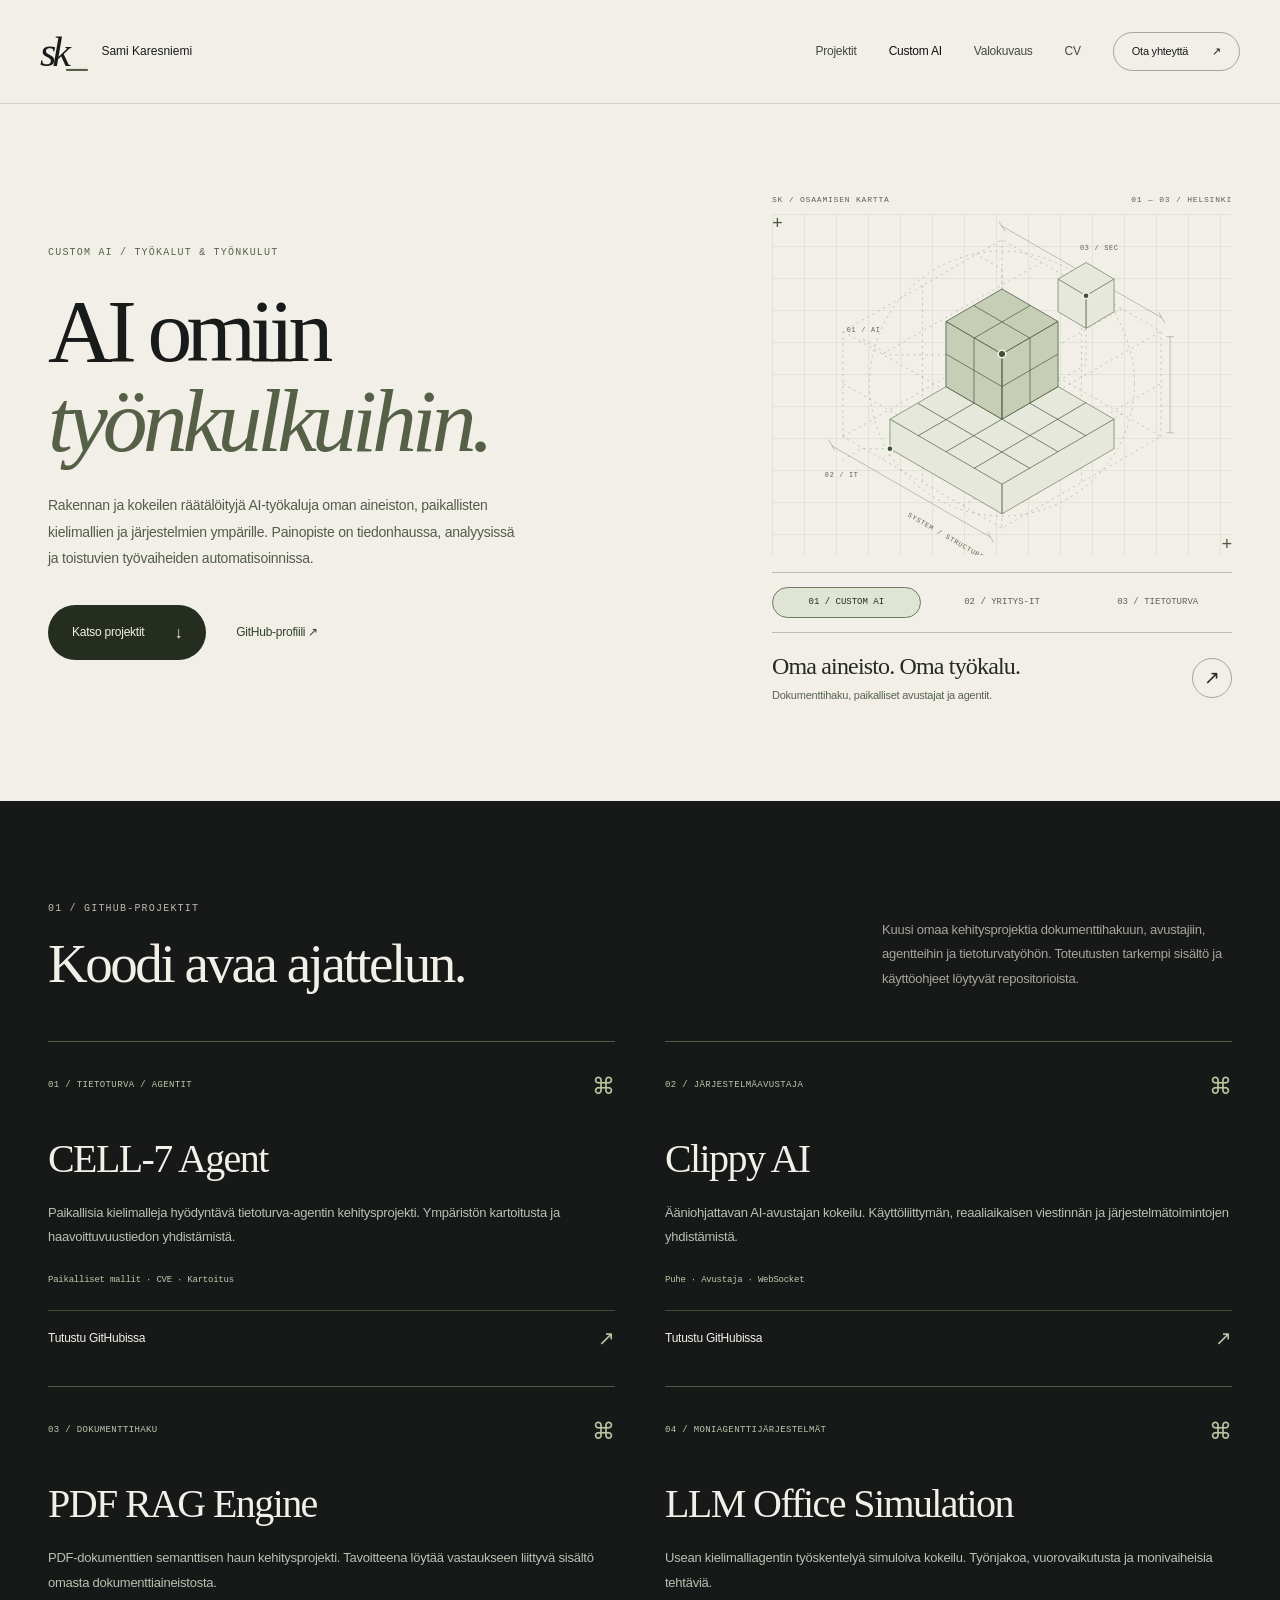
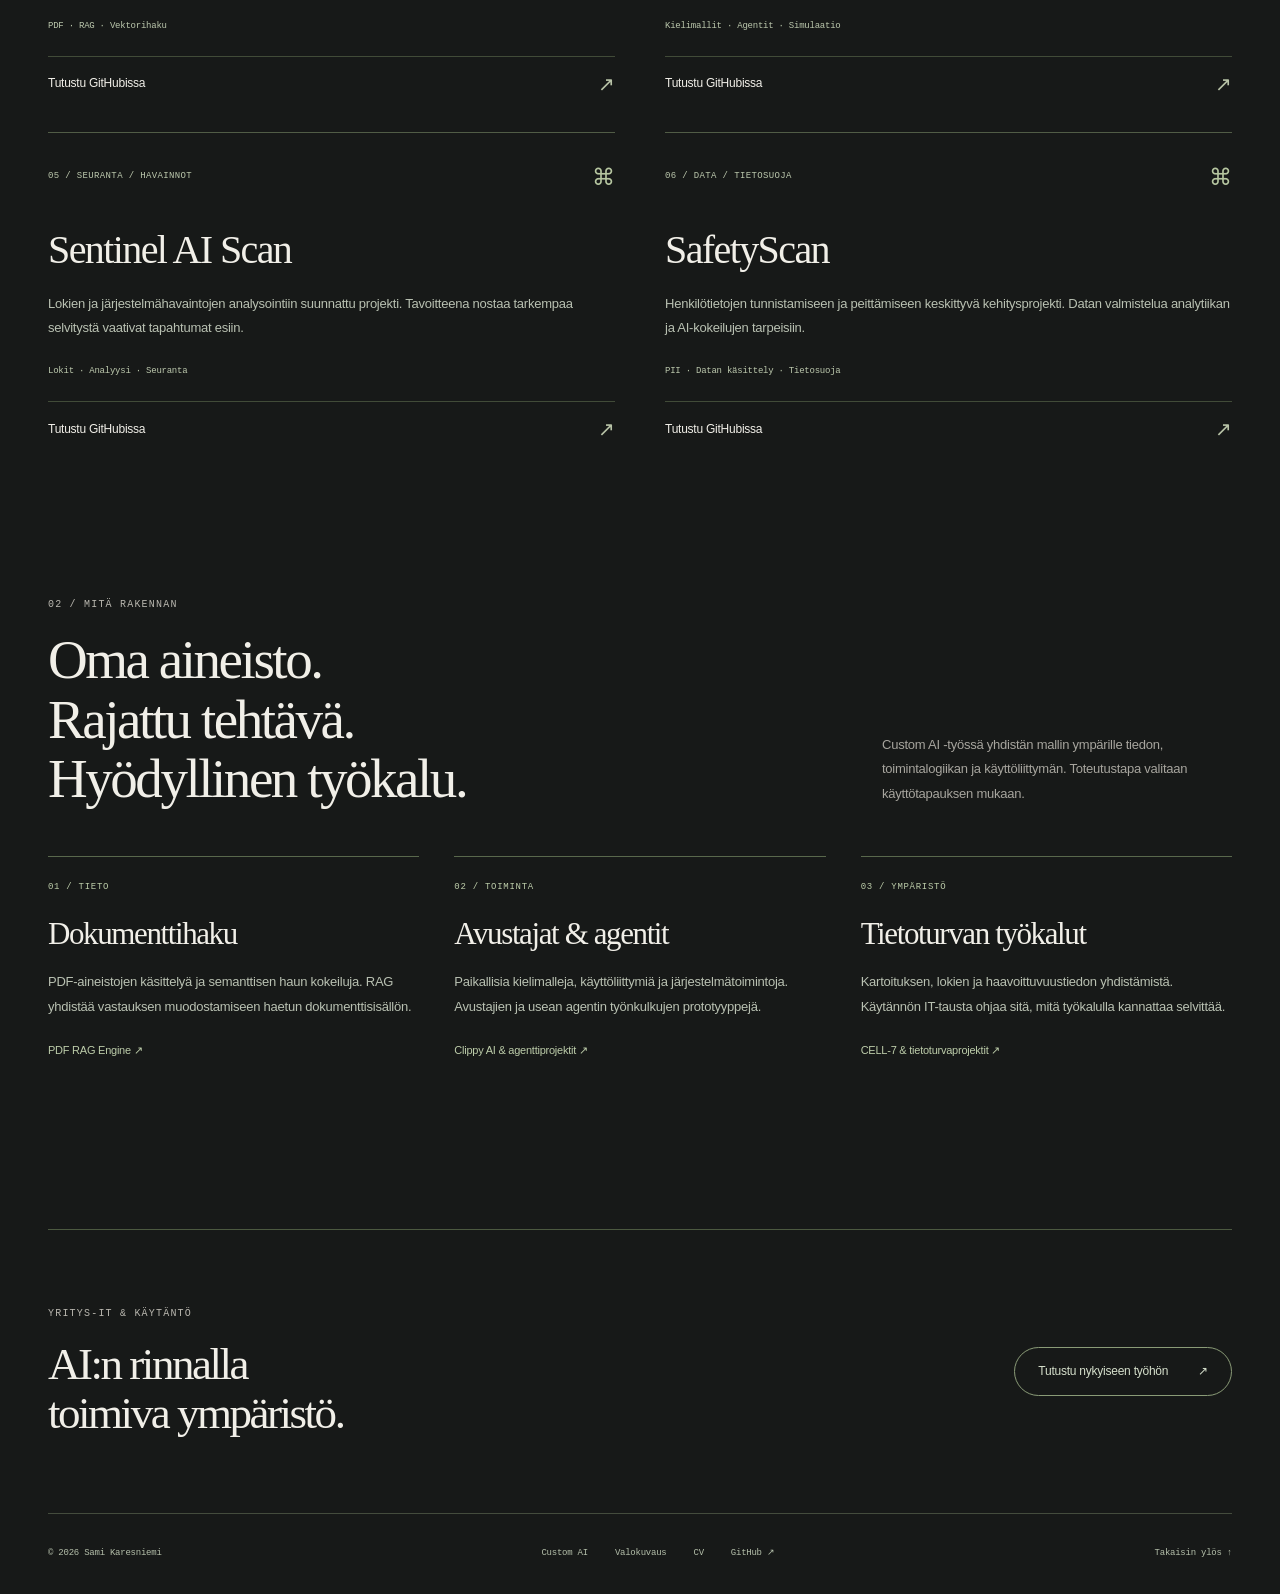
==== ai.html @ 7050ef11 "new update update from gpt" ====
<!doctype html><html lang="fi"><head><meta charset="utf-8"><meta name="viewport" content="width=device-width,initial-scale=1"><meta name="theme-color" content="#f1efe8"><meta name="color-scheme" content="dark"><title>Custom AI — Sami Karesniemi</title><meta name="description" content="Räätälöidyt AI-työkalut: paikalliset kielimallit, dokumenttihaku, avustajat, agentit ja tietoturvan kehitysprojektit."><meta property="og:title" content="Custom AI — Sami Karesniemi"><meta property="og:description" content="Räätälöidyt AI-työkalut: paikalliset kielimallit, dokumenttihaku, avustajat, agentit ja tietoturvan kehitysprojektit."><meta property="og:type" content="website"><meta property="og:locale" content="fi_FI"><link rel="icon" href="assets/favicon.svg" type="image/svg+xml"><link rel="stylesheet" href="style.css"><link rel="stylesheet" href="portfolio.css"><link rel="stylesheet" href="premium.css"><script defer src="common.js"></script><link rel="stylesheet" href="editorial.css?v=20261015-2"><script defer src="geometry.js?v=20261015-2"></script></head><body><a class="skip-link" href="#main">Siirry sisältöön</a><header class="site-header"><a class="brand" href="index.html" aria-label="Sami Karesniemi, etusivu"><span class="brand-mark">sk<span>_</span></span><span>Sami Karesniemi</span></a><button class="menu-toggle" aria-expanded="false" aria-controls="navigation">Valikko <span aria-hidden="true">＋</span></button><nav id="navigation" aria-label="Päänavigaatio"><a href="index.html#projektit">Projektit</a><a href="ai.html" aria-current="page">Custom AI</a><a href="photography.html">Valokuvaus</a><a href="cv.html">CV</a><a class="nav-contact" href="index.html#yhteys">Ota yhteyttä <span aria-hidden="true">↗</span></a></nav></header><main id="main"><section class="subpage-hero ai-hero section-wrap" id="alku"><div><p class="eyebrow">CUSTOM AI / TYÖKALUT & TYÖNKULUT</p><h1>AI omiin<br><em>työnkulkuihin.</em></h1><p>Rakennan ja kokeilen räätälöityjä AI-työkaluja oman aineiston, paikallisten kielimallien ja järjestelmien ympärille. Painopiste on tiedonhaussa, analyysissä ja toistuvien työvaiheiden automatisoinnissa.</p><div class="hero-actions"><a class="button button-primary" href="#ohjelmistot">Katso projektit <span aria-hidden="true">↓</span></a><a class="text-link" href="https://github.com/SamiKares" target="_blank" rel="noopener noreferrer">GitHub-profiili ↗</a></div></div><aside class="geometry-lab" aria-label="Tutki osaamisen pääalueita">
<div class="geometry-meta"><span>SK / OSAAMISEN KARTTA</span><span>01 — 03 / HELSINKI</span></div>
<div class="geometry-stage" aria-hidden="true">
<svg class="geometry-drawing" viewBox="0 0 520 450" fill="none" xmlns="http://www.w3.org/2000/svg">
<g class="scaffold"><path d="M50 294L260 173L470 294L260 415Z M50 294V155L260 34L470 155V294 M260 34V415 M50 155L260 276L470 155 M50 224L260 345L470 224 M155 94V354 M365 94V354 M102 185L312 64 M208 246L418 125 M102 324L312 203 M208 385L418 264"/><circle cx="260" cy="224" r="175"/></g>
<g class="measure"><path d="M35 306L245 427 M31 298L39 312 M241 420L249 434 M482 162V289 M477 162H487 M477 289H487 M260 16L471 137 M256 10L264 23 M467 130L475 144"/></g>
<g class="volume" data-volume="it" data-active="false"><path d="M112 271L260 185L408 271L260 357Z"/><path d="M112 271V310L260 396V357Z M260 357L408 271V310L260 396Z"/></g>
<g class="edge"><path d="M149 293L297 207 M186 314L334 228 M223 336L371 249 M149 250L297 336 M186 228L334 314 M223 207L371 293"/></g>
<g class="volume" data-volume="ai" data-active="true"><path d="M186 142L260 99L334 142L260 185Z"/><path d="M186 142V228L260 271V185Z M260 185L334 142V228L260 271Z"/></g>
<g class="edge"><path d="M223 121L297 164 M223 164L297 121 M223 164V250 M297 164V250 M186 185L260 228L334 185"/></g>
<g class="volume" data-volume="security" data-active="false"><path d="M334 86L371 64L408 86L371 108Z"/><path d="M334 86V129L371 151V108Z M371 108L408 86V129L371 151Z"/></g>
<path class="scaffold" d="M371 151V199L334 221 M186 186H111L75 165 M112 310H74L48 326 M260 99V73L226 53"/>
<circle class="node" cx="260" cy="185" r="5"/><circle class="node" cx="112" cy="310" r="4"/><circle class="node" cx="371" cy="108" r="4"/>
<text x="55" y="156">01 / AI</text><text x="26" y="347">02 / IT</text><text x="363" y="48">03 / SEC</text><text x="135" y="399" transform="rotate(30 135 399)">SYSTEM / STRUCTURE</text>
</svg></div>
<div class="geometry-switches" role="group" aria-label="Valitse osaamisalue"><button type="button" data-geometry-mode="ai" aria-pressed="true">01 / CUSTOM AI</button><button type="button" data-geometry-mode="it" aria-pressed="false">02 / YRITYS-IT</button><button type="button" data-geometry-mode="security" aria-pressed="false">03 / TIETOTURVA</button></div>
<div class="geometry-detail"><div aria-live="polite" aria-atomic="true"><strong data-geometry-title>Oma aineisto. Oma työkalu.</strong><p data-geometry-description>Dokumenttihaku, paikalliset avustajat ja agentit.</p></div><a href="ai.html" data-geometry-link aria-label="Tutustu Custom AI -projekteihin"><span aria-hidden="true">↗</span></a></div>
<noscript><p class="geometry-nojs">Kaikki osaamisalueet löytyvät sivun navigaatiosta.</p></noscript>
</aside></section><section class="repo-section section-wrap" id="ohjelmistot"><div class="section-heading"><div><p class="eyebrow">01 / GITHUB-PROJEKTIT</p><h2>Koodi avaa ajattelun.</h2></div><p>Kuusi omaa kehitysprojektia dokumenttihakuun, avustajiin, agentteihin ja tietoturvatyöhön. Toteutusten tarkempi sisältö ja käyttöohjeet löytyvät repositorioista.</p></div><div class="repo-grid"><article class="repo-card" id="cell7"><div class="repo-top"><span>01 / TIETOTURVA / AGENTIT</span><span aria-hidden="true">⌘</span></div><h3>CELL-7 Agent</h3><p>Paikallisia kielimalleja hyödyntävä tietoturva-agentin kehitysprojekti. Ympäristön kartoitusta ja haavoittuvuustiedon yhdistämistä.</p><div class="repo-tags">Paikalliset mallit · CVE · Kartoitus</div><a href="https://github.com/SamiKares/ai_agent_scanner0.7" target="_blank" rel="noopener noreferrer">Tutustu GitHubissa <span aria-hidden="true">↗</span></a></article><article class="repo-card" id="clippy"><div class="repo-top"><span>02 / JÄRJESTELMÄAVUSTAJA</span><span aria-hidden="true">⌘</span></div><h3>Clippy AI</h3><p>Ääniohjattavan AI-avustajan kokeilu. Käyttöliittymän, reaaliaikaisen viestinnän ja järjestelmätoimintojen yhdistämistä.</p><div class="repo-tags">Puhe · Avustaja · WebSocket</div><a href="https://github.com/SamiKares/Clippy_Ai" target="_blank" rel="noopener noreferrer">Tutustu GitHubissa <span aria-hidden="true">↗</span></a></article><article class="repo-card" id="rag"><div class="repo-top"><span>03 / DOKUMENTTIHAKU</span><span aria-hidden="true">⌘</span></div><h3>PDF RAG Engine</h3><p>PDF-dokumenttien semanttisen haun kehitysprojekti. Tavoitteena löytää vastaukseen liittyvä sisältö omasta dokumenttiaineistosta.</p><div class="repo-tags">PDF · RAG · Vektorihaku</div><a href="https://github.com/SamiKares/PDF_RAG" target="_blank" rel="noopener noreferrer">Tutustu GitHubissa <span aria-hidden="true">↗</span></a></article><article class="repo-card" id="office"><div class="repo-top"><span>04 / MONIAGENTTIJÄRJESTELMÄT</span><span aria-hidden="true">⌘</span></div><h3>LLM Office Simulation</h3><p>Usean kielimalliagentin työskentelyä simuloiva kokeilu. Työnjakoa, vuorovaikutusta ja monivaiheisia tehtäviä.</p><div class="repo-tags">Kielimallit · Agentit · Simulaatio</div><a href="https://github.com/SamiKares/LLMOfficeSimulation" target="_blank" rel="noopener noreferrer">Tutustu GitHubissa <span aria-hidden="true">↗</span></a></article><article class="repo-card" id="sentinel"><div class="repo-top"><span>05 / SEURANTA / HAVAINNOT</span><span aria-hidden="true">⌘</span></div><h3>Sentinel AI Scan</h3><p>Lokien ja järjestelmähavaintojen analysointiin suunnattu projekti. Tavoitteena nostaa tarkempaa selvitystä vaativat tapahtumat esiin.</p><div class="repo-tags">Lokit · Analyysi · Seuranta</div><a href="https://github.com/SamiKares/SentinelAiScan" target="_blank" rel="noopener noreferrer">Tutustu GitHubissa <span aria-hidden="true">↗</span></a></article><article class="repo-card" id="safety"><div class="repo-top"><span>06 / DATA / TIETOSUOJA</span><span aria-hidden="true">⌘</span></div><h3>SafetyScan</h3><p>Henkilötietojen tunnistamiseen ja peittämiseen keskittyvä kehitysprojekti. Datan valmistelua analytiikan ja AI-kokeilujen tarpeisiin.</p><div class="repo-tags">PII · Datan käsittely · Tietosuoja</div><a href="https://github.com/SamiKares/safetyscan" target="_blank" rel="noopener noreferrer">Tutustu GitHubissa <span aria-hidden="true">↗</span></a></article></div></section><section class="ai-capabilities section-wrap section-space" aria-labelledby="ai-capabilities-title"><div class="section-heading"><div><p class="eyebrow">02 / MITÄ RAKENNAN</p><h2 id="ai-capabilities-title">Oma aineisto.<br>Rajattu tehtävä.<br>Hyödyllinen työkalu.</h2></div><p>Custom AI -työssä yhdistän mallin ympärille tiedon, toimintalogiikan ja käyttöliittymän. Toteutustapa valitaan käyttötapauksen mukaan.</p></div><div class="ai-capability-grid"><article><span>01 / TIETO</span><h3>Dokumenttihaku</h3><p>PDF-aineistojen käsittelyä ja semanttisen haun kokeiluja. RAG yhdistää vastauksen muodostamiseen haetun dokumenttisisällön.</p><a class="text-link" href="#rag">PDF RAG Engine ↗</a></article><article><span>02 / TOIMINTA</span><h3>Avustajat & agentit</h3><p>Paikallisia kielimalleja, käyttöliittymiä ja järjestelmätoimintoja. Avustajien ja usean agentin työnkulkujen prototyyppejä.</p><a class="text-link" href="#clippy">Clippy AI & agenttiprojektit ↗</a></article><article><span>03 / YMPÄRISTÖ</span><h3>Tietoturvan työkalut</h3><p>Kartoituksen, lokien ja haavoittuvuustiedon yhdistämistä. Käytännön IT-tausta ohjaa sitä, mitä työkalulla kannattaa selvittää.</p><a class="text-link" href="#cell7">CELL-7 & tietoturvaprojektit ↗</a></article></div></section><section class="page-end section-wrap"><div><p class="eyebrow">YRITYS-IT & KÄYTÄNTÖ</p><h2>AI:n rinnalla<br>toimiva ympäristö.</h2></div><a class="button button-outline" href="index.html#nykyinen-tyo">Tutustu nykyiseen työhön <span aria-hidden="true">↗</span></a></section></main><footer class="site-footer section-wrap"><span>© <span id="year">2026</span> Sami Karesniemi</span><div class="footer-links"><a href="ai.html">Custom AI</a><a href="photography.html">Valokuvaus</a><a href="cv.html">CV</a><a href="https://github.com/SamiKares" target="_blank" rel="noopener noreferrer">GitHub ↗</a></div><a href="#alku">Takaisin ylös ↑</a></footer></body></html>
---- style.css ----
@charset "UTF-8";
:root{--bg:#0b0b0b;--surface:#161616;--surface-2:#202020;--line:#303030;--text:#f4f2ec;--muted:#aaa8a2;--accent:#f1eee6;--dark:#121212;--mono:"SFMono-Regular",Consolas,"Liberation Mono",monospace;--sans:"Inter","Arial",sans-serif}
*{box-sizing:border-box}html{scroll-behavior:smooth;scroll-padding-top:100px}body{margin:0;background:var(--bg);color:var(--text);font-family:var(--sans);-webkit-font-smoothing:antialiased;font-size:16px;line-height:1.6}::selection{background:var(--accent);color:var(--bg)}a{color:inherit;text-decoration:none}button{font:inherit;color:inherit;cursor:pointer}button,a{-webkit-tap-highlight-color:transparent}button{border:0}button:focus-visible,a:focus-visible{outline:2px solid var(--accent);outline-offset:5px}h1,h2,h3,p{margin:0}h1,h2,h3{font-weight:500;line-height:1.08;letter-spacing:-.045em}h2{font-size:clamp(30px,3.5vw,49px)}h3{font-size:29px}p{color:var(--muted)}em{font-family:Georgia,"Times New Roman",serif;font-weight:400;letter-spacing:-.055em;color:var(--accent)}.section-wrap{width:min(1320px,calc(100% - 96px));margin-inline:auto}.section-space{padding-block:112px}.eyebrow{font:11px/1.5 var(--mono);letter-spacing:.13em;color:var(--accent);margin-bottom:26px}.mono{font:10px/1.5 var(--mono);letter-spacing:.05em}.muted{color:var(--muted)}.signal-dot{display:inline-block;width:6px;height:6px;background:var(--accent);border-radius:50%;flex-shrink:0}.skip-link{position:fixed;top:10px;left:10px;padding:12px;background:var(--accent);color:var(--bg);transform:translateY(-200%);z-index:20}.skip-link:focus{transform:translateY(0)}.sr-only{position:absolute;width:1px;height:1px;padding:0;margin:-1px;overflow:hidden;clip:rect(0,0,0,0);white-space:nowrap;border:0}.site-header{height:96px;display:flex;align-items:center;justify-content:space-between;width:min(1440px,100%);padding-inline:48px;margin-inline:auto;border-bottom:1px solid var(--line)}.brand{display:flex;align-items:center;gap:15px;font-size:14px;font-weight:600;letter-spacing:-.02em}.brand-mark{font-size:31px;font-weight:700;letter-spacing:-.08em;line-height:1}.brand-mark span{color:var(--accent)}nav{display:flex;align-items:center;gap:32px;font-size:13px}nav a{color:var(--muted);transition:color .2s}nav a:hover{color:var(--accent)}nav .nav-contact{color:var(--text);border:1px solid var(--line);padding:9px 16px;display:flex;align-items:center;gap:24px}.menu-toggle{display:none}.hero{min-height:740px;padding-top:85px;padding-bottom:62px;display:grid;grid-template-columns:1.06fr 1fr;gap:65px;align-items:center}.hero .eyebrow{display:flex;align-items:center;gap:9px;margin-bottom:29px}h1{font-size:clamp(55px,6.4vw,92px);line-height:1.01;letter-spacing:-.067em}.hero-description{max-width:430px;margin-top:28px;font-size:16px;line-height:1.7}.hero-actions{margin-top:30px;display:flex;align-items:center;gap:28px}.button{display:inline-flex;align-items:center;justify-content:space-between;gap:30px;padding:14px 22px;font-size:13px;font-weight:600;border:1px solid transparent;transition:background .2s,transform .2s}.button:hover{transform:translateY(-2px)}.button-primary{color:var(--dark);background:var(--accent)}.button-primary:hover{background:#ffffff}.text-link{font-size:13px;display:inline-flex;gap:14px;align-items:center}.text-link:hover{color:var(--accent)}.hero-caption{display:flex;justify-content:space-between;gap:15px;font:9px/1.6 var(--mono);letter-spacing:.05em;color:#989898;margin-top:56px;max-width:460px}.hero-visual{border:1px solid #494949;position:relative;background:#202020;transform:rotate(-1.3deg);margin-top:5px;box-shadow:18px 20px 0 -1px var(--bg),18px 20px 0 0 #323232}.visual-head{display:flex;align-items:center;justify-content:space-between;gap:12px;padding:18px 18px 17px;font:9px/1.5 var(--mono);letter-spacing:.03em;color:var(--muted);border-bottom:1px solid var(--line)}.visual-head>span:first-child{display:flex;align-items:center;gap:7px;color:var(--accent)}.vision-scene{height:340px;position:relative;overflow:hidden;background:radial-gradient(ellipse at center,#323232 0,#1e1e1e 75%)}.scene-grid{position:absolute;inset:0;background-image:linear-gradient(#9191910d 1px,transparent 1px),linear-gradient(90deg,#9191910d 1px,transparent 1px);background-size:24px 24px;transform:perspective(600px) rotateX(23deg) scale(1.15)}.conveyor{position:absolute;height:130px;left:-15%;right:-15%;top:110px;transform:rotate(-12deg);background:repeating-linear-gradient(90deg,#3d3d3d 0,#3d3d3d 2px,#333333 2px,#333333 18px);border-block:8px solid #565656;box-shadow:0 12px 0 #1a1a1a,0 13px 0 #4a4a4a}.conveyor-line{position:absolute;inset:10px 0;border-block:1px solid #87878755}.belt-arrow{font:22px var(--mono);color:#bdbdbd29;letter-spacing:11px;position:absolute;bottom:20px;left:20px;white-space:nowrap}.vision-object{position:absolute;width:103px;height:122px;top:103px;border:1px solid var(--accent);transform:rotate(-12deg);z-index:2}.object-one{left:9%;top:147px}.object-two{left:39%;top:113px}.object-three{left:69%;top:80px}.object-label{position:absolute;font:8px var(--mono);top:-19px;background:var(--accent);color:var(--bg);padding:3px 5px;left:-1px;white-space:nowrap}.parcel{width:73px;height:81px;position:absolute;left:14px;top:18px;background:linear-gradient(120deg,#969696,#757575);box-shadow:5px 6px 0 #565656;transform:skewY(3deg);border:1px solid #adadad}.parcel:before{content:"";height:100%;width:14px;position:absolute;left:27px;top:0;background:#b3b3b380}.parcel:after{content:"";position:absolute;left:0;top:21px;width:100%;height:1px;background:#5f5f5f}.parcel span{position:absolute;bottom:13px;left:10px;width:25px;height:17px;background:repeating-linear-gradient(90deg,#c1c1c1 0 1px,#4f4f4f 1px 3px)}.vision-object i{position:absolute;width:9px;height:9px;background:var(--accent);border-radius:50%;top:50%;left:50%;transform:translate(-50%,-50%);box-shadow:0 0 0 6px #f1eee615}.vision-object b{font:8px var(--mono);position:absolute;bottom:-16px;right:0;color:var(--accent)}.scene-cross{position:absolute;color:#828282;font:18px var(--mono)}.cross-1{left:25px;top:19px}.cross-2{right:25px;bottom:25px}.scene-coordinate{position:absolute;right:20px;top:18px;color:#868686;font:8px/1.8 var(--mono)}.scene-label{position:absolute;bottom:20px;left:20px;color:#ababab;font:8px var(--mono);letter-spacing:.12em}.scene-corner{position:absolute;width:12px;height:12px;border-color:#f1eee655;border-style:solid}.corner-tl{top:13px;left:13px;border-width:1px 0 0 1px}.corner-tr{top:13px;right:13px;border-width:1px 1px 0 0}.corner-bl{bottom:13px;left:13px;border-width:0 0 1px 1px}.corner-br{bottom:13px;right:13px;border-width:0 1px 1px 0}.scan-line{position:absolute;left:0;right:0;height:1px;top:20%;background:#f1eee666;box-shadow:0 0 25px 3px #f1eee611;animation:scan 7s linear infinite;pointer-events:none}@keyframes scan{0%{top:5%;opacity:0}15%{opacity:1}90%{opacity:1}100%{top:95%;opacity:0}}.vision-bottom{display:flex;justify-content:space-between;align-items:center;padding:18px 23px;background:#252525;border-top:1px solid var(--line)}.vision-bottom strong{font-size:35px;letter-spacing:-.04em;display:block;line-height:1.3}.vision-bottom strong span{font-size:16px;color:#8a8a8a;font-weight:400}.visual-status{font:10px var(--mono);display:flex;align-items:center;gap:8px;color:var(--accent)}.visual-footer{display:flex;justify-content:space-between;gap:10px;padding:13px 19px;font:9px/1.5 var(--mono);color:#9e9e9e;border-top:1px solid #3f3f3f}.visual-footer a{color:var(--accent)}.expertise-strip{border-block:1px solid var(--line);color:var(--muted)}.expertise-strip>div{display:flex;align-items:center;justify-content:space-between;gap:25px;padding-block:25px;font:11px/1.5 var(--mono)}.expertise-strip span{white-space:nowrap}.section-heading{display:flex;align-items:flex-end;justify-content:space-between;gap:50px;margin-bottom:40px}.section-heading .eyebrow{margin-bottom:18px}.section-heading>p{max-width:350px;font-size:14px;line-height:1.8;padding-bottom:2px}.project-filters{display:flex;gap:7px;flex-wrap:wrap;margin-bottom:28px}.filter{background:transparent;border:1px solid var(--line);padding:9px 16px;color:var(--muted);font-size:12px;transition:.2s}.filter span{font:9px var(--mono);margin-left:8px;opacity:.65}.filter:hover{border-color:#858585;color:var(--text)}.filter.active{background:var(--accent);border-color:var(--accent);color:var(--dark)}.project-grid{display:grid;grid-template-columns:1fr 1fr;gap:22px}.project-card{border:1px solid var(--line);background:#191919;min-width:0;transition:border-color .2s}.project-card:hover{border-color:#575757}.project-card[hidden]{display:none!important}.project-featured{grid-column:1/-1;display:grid;grid-template-columns:1.1fr 1fr}.project-featured .project-content{padding:39px;display:flex;flex-direction:column;align-items:flex-start;justify-content:center}.project-content{padding:28px 30px 24px}.project-meta{display:flex;align-items:center;justify-content:space-between;gap:15px;font:9px/1.6 var(--mono);letter-spacing:.06em;color:var(--muted);margin-bottom:23px;width:100%;flex-wrap:wrap}.status-tag{color:var(--accent);border:1px solid #585858;padding:3px 7px;letter-spacing:0;white-space:nowrap}.status-tag.neutral{color:var(--muted);border-color:var(--line)}.project-content h3{margin-bottom:17px}.project-featured h3{font-size:38px}.project-content>p{font-size:14px;line-height:1.8;max-width:480px}.tags{display:flex;flex-wrap:wrap;gap:8px;list-style:none;padding:0;margin:22px 0 25px}.tags li{font:10px/1.6 var(--mono);color:#a8a8a8;background:#262626;padding:4px 9px}.project-open{display:flex;align-items:center;justify-content:space-between;gap:32px;background:transparent;padding:15px 0 0;border-top:1px solid var(--line);font-size:12px;width:100%;text-align:left}.project-open span{color:var(--accent);font-size:20px}.project-open:hover{color:var(--accent)}.demo-panel{background:#242424;padding:24px 30px;min-width:0;display:flex;flex-direction:column;justify-content:center}.panel-label{font:9px/1.7 var(--mono);color:#a6a6a6;display:flex;justify-content:space-between;letter-spacing:.04em}.panel-label>span:last-child{font-size:20px;color:var(--accent)}.demo-stage{position:relative;display:flex;gap:17px;align-items:center;justify-content:space-between;min-height:205px;margin:12px 0 8px;padding:0 10px}.demo-belt{position:absolute;left:-30px;right:-30px;top:68px;height:95px;background:repeating-linear-gradient(90deg,#3c3c3c 0,#3c3c3c 2px,#333333 2px,#333333 15px);border-block:5px solid #545454}.demo-slot{position:relative;width:30%;height:124px;border:1px solid #f1eee677;display:flex;align-items:center;justify-content:center;transition:border-color .25s}.roi-label{position:absolute;top:-20px;left:0;font:9px var(--mono);color:var(--accent)}.demo-box{width:65%;height:75px;background:linear-gradient(135deg,#a2a2a2,#767676);box-shadow:4px 4px 0 #575757;position:relative;transition:opacity .25s,transform .25s}.demo-box:before{content:"";position:absolute;left:43%;width:14%;height:100%;background:#c2c2c26b}.demo-box:after{content:"";position:absolute;width:25%;height:12px;bottom:13px;left:13%;background:repeating-linear-gradient(90deg,#c1c1c1 0 1px,#545454 1px 3px)}.slot-status{position:absolute;bottom:-24px;font:8px var(--mono);color:var(--muted);white-space:nowrap}.demo-slot.missing{border-color:#dcaa76;border-style:dashed}.demo-slot.missing .demo-box{opacity:0;transform:translateY(-12px)}.demo-slot.missing .roi-label,.demo-slot.missing .slot-status{color:#eeb984}.demo-output{padding:13px 14px;display:flex;align-items:center;gap:10px;border:1px solid #4b4b4b;font:10px/1.6 var(--mono);color:var(--accent);background:#1e1e1e;min-height:45px}.demo-output.warning{border-color:#916a42;color:#f3c590;background:#2b231b}.demo-output.warning .signal-dot{background:#f3c590}.demo-controls{display:flex;gap:24px;align-items:center;margin:16px 0 0}.button-small{background:#f1eee6;color:var(--dark);padding:10px 14px;font-size:11px;gap:20px}.reset-button{padding:8px 0;background:none;font-size:11px;color:#bbbbbb;text-decoration:underline;text-underline-offset:3px}.demo-note{font-size:10px;line-height:1.7;margin-top:17px;color:#a7a7a7;max-width:390px}.project-art{height:255px;background:#232323;position:relative;overflow:hidden;border-bottom:1px solid var(--line);padding:25px 28px}.art-caption{font:9px var(--mono);letter-spacing:.08em;color:#a3a3a3}.source-row{display:flex;justify-content:space-between;gap:8px;margin-top:26px;position:relative;z-index:1}.source-row span{font:9px var(--mono);background:#2f2f2f;border:1px solid #505050;padding:9px 11px;color:#cccccc}.merge-lines{height:32px;width:72%;margin:auto;border:1px solid #636363;border-top:0;position:relative}.merge-lines:after{content:"";position:absolute;width:1px;height:17px;background:#8b8b8b;bottom:-18px;left:50%}.asset-result{position:relative;z-index:1;display:flex;align-items:center;gap:15px;width:85%;margin:16px auto 0;border:1px solid #787878;background:#2d2d2d;padding:12px 15px;font-size:13px}.asset-result small{font:9px/1.8 var(--mono);color:#a0a0a0;display:block}.mini-icon{font-size:26px;color:var(--accent);line-height:1}.result-check{color:var(--accent);margin-left:auto}.data-bars{display:flex;align-items:flex-end;gap:6px;height:32px;position:absolute;left:25px;right:25px;bottom:0;opacity:.3}.data-bars i{flex:1;background:#787878;height:15px}.data-bars i:nth-child(3n){height:25px}.data-bars i:nth-child(2n){height:10px}.data-bars i:nth-child(5n){height:31px}.terminal-art{background:#202020;padding:0}.terminal-bar{display:flex;justify-content:space-between;align-items:center;padding:12px 20px;background:#292929;font:9px var(--mono);color:#979797}.terminal-bar span:first-child{font-size:7px;letter-spacing:4px;color:#6f6f6f}.terminal-art pre{font:11px/1.9 var(--mono);padding:19px 25px;margin:0;color:#cccccc;white-space:pre-wrap;overflow-wrap:anywhere}.code-comment{color:#8f8f8f}.code-green{color:var(--accent)}.code-purple{color:#b2b2b2}.terminal-foot{position:absolute;bottom:12px;left:25px;right:25px;display:flex;gap:22px;font:9px var(--mono);color:#f1eee6}.project-wide{grid-column:1/-1;display:grid;grid-template-columns:1fr 1fr}.project-wide .project-art{height:100%;min-height:290px;border-bottom:0;border-right:1px solid var(--line)}.project-wide .project-content{padding:32px 36px}.telemetry-art{background:#212121;display:flex;flex-direction:column;justify-content:center}.network-art{width:100%;max-height:260px}.projects-footnote{font-size:11px;line-height:1.7;margin-top:24px;max-width:800px;color:#999999}.skills-section{background:#eeeae2;color:#1b1b1b}.skills-section .eyebrow{color:#616161}.skills-section .section-heading>p{color:#5d5d5d}.skill-row{display:grid;grid-template-columns:55px 1fr 1.5fr 50px;gap:26px;align-items:center;border-top:1px solid #c3c3c3;padding:30px 0}.skill-row:last-child{border-bottom:1px solid #c3c3c3}.skill-number{font:12px var(--mono);color:#7a7a7a}.skill-row h3{font-size:23px;letter-spacing:-.035em;line-height:1.2}.skill-row p{font-size:13px;line-height:1.8;color:#5a5a5a;max-width:495px}.skill-symbol{font-size:31px;color:#828282;text-align:right}.about-section{display:grid;grid-template-columns:.8fr 1.2fr;gap:100px;align-items:center}.portrait-wrap{position:relative;border:1px solid var(--line);background:#dcdcdc;overflow:hidden}.portrait-wrap img{display:block;width:100%;height:440px;object-fit:cover;object-position:50% 30%;filter:grayscale(1);mix-blend-mode:multiply}.portrait-caption{background:#232323;position:relative;display:flex;justify-content:space-between;gap:10px;padding:16px 20px;font:9px/1.5 var(--mono);letter-spacing:.06em;color:var(--muted)}.about-copy h2{margin-bottom:28px}.about-copy p{max-width:560px;font-size:14px;line-height:1.9;margin-bottom:18px}.about-copy .eyebrow{font:11px/1.5 var(--mono);margin-bottom:23px}.about-copy .about-lead{color:var(--text);font-size:18px;line-height:1.65}.about-principles{display:flex;flex-wrap:wrap;gap:8px 19px;padding-block:14px 23px;font:10px/1.6 var(--mono);color:var(--accent)}.about-copy .text-link{margin-top:5px}.contact-section{border-block:1px solid #464646;display:flex;justify-content:space-between;align-items:center;padding-block:70px;background:radial-gradient(ellipse at 85% 80%,#2c2c2c 0,transparent 70%)}.contact-section h2{font-size:clamp(34px,4.3vw,60px);line-height:1.1}.contact-section p:not(.eyebrow){font-size:14px;margin-top:25px;line-height:1.8}.contact-section .button{margin-top:28px}.contact-mark{font-size:165px;font-weight:700;letter-spacing:-.1em;color:#3d3d3d;line-height:1;padding-right:30px}.contact-mark span{color:#838383}.site-footer{padding-block:31px;display:flex;justify-content:space-between;gap:20px;align-items:center;font:9px/1.7 var(--mono);color:#999999}.site-footer a:hover{color:var(--accent)}dialog{width:min(800px,calc(100% - 32px));max-height:90dvh;padding:0;border:1px solid #5d5d5d;color:var(--text);background:#1e1e1e;box-shadow:0 24px 140px #00000088}dialog::backdrop{background:#090909d9;backdrop-filter:blur(5px)}.dialog-inner{padding:48px;position:relative}.dialog-close{margin-left:auto;display:flex;align-items:center;gap:15px;background:transparent;font-size:12px;padding:5px 0 20px;color:var(--muted)}.dialog-close span{font-size:25px;line-height:1}.dialog-inner h2{font-size:40px;margin-bottom:20px;max-width:590px}.dialog-inner .eyebrow{margin-bottom:15px}.dialog-lead{font-size:17px;color:#cdcdcd;line-height:1.8;margin-bottom:24px}.case-block{border-top:1px solid #404040;padding:21px 0}.case-block h3{font-size:17px;letter-spacing:-.02em;margin-bottom:10px;color:var(--accent)}.case-block p{font-size:14px;line-height:1.85}.dialog-bottom{display:flex;justify-content:space-between;gap:16px;font-size:12px;border-top:1px solid var(--line);padding-top:24px;flex-wrap:wrap}.dialog-bottom>span{color:var(--muted)}.dialog-bottom a{color:var(--accent)}.noscript-note{padding:20px 48px;font-size:12px}
@media(min-width:1600px){.hero{min-height:800px}.vision-scene{height:380px}.object-one{top:170px}.object-two{top:136px}.object-three{top:103px}.conveyor{top:135px}.hero-visual{max-width:590px}}
@media(max-width:1100px){.section-wrap{width:calc(100% - 64px)}.site-header{padding-inline:32px}.hero{gap:38px;min-height:690px;padding-top:65px}h1{font-size:clamp(53px,6.4vw,76px)}.hero-description{font-size:15px}.hero-actions{gap:18px}.hero-actions .button{padding:13px 16px;gap:20px}.hero-visual{box-shadow:12px 14px 0 -1px var(--bg),12px 14px 0 0 #323232}.vision-scene{height:300px}.vision-object{width:82px;height:106px}.parcel{width:57px;height:68px;left:11px}.object-one{left:7%;top:140px}.object-two{left:38%;top:111px}.object-three{left:69%;top:81px}.visual-head{font-size:8px;padding:14px 12px}.visual-head>span:last-child{font-size:7px}.visual-status{font-size:8px}.visual-footer{font-size:8px}.hero-caption{font-size:8px}.expertise-strip>div{font-size:9px;gap:15px}.section-space{padding-block:85px}.project-featured .project-content{padding:28px}.project-featured h3{font-size:31px}.project-content{padding:25px}.demo-panel{padding-inline:22px}.demo-stage{gap:12px;padding:0}.demo-belt{left:-22px;right:-22px}.project-meta{font-size:8px}.project-content h3{font-size:25px}.source-row span{padding:8px 7px;font-size:8px}.asset-result{width:95%;font-size:12px}.terminal-art pre{font-size:10px;padding-inline:19px}.about-section{gap:60px}.portrait-wrap img{height:405px}.portrait-caption{padding-inline:13px;font-size:8px}.skill-row{grid-template-columns:32px 1fr 1.5fr 35px;gap:20px}.skill-row h3{font-size:21px}.contact-mark{font-size:130px}}
@media(max-width:800px){html{scroll-padding-top:30px}.section-wrap{width:calc(100% - 40px)}.site-header{height:78px;padding-inline:20px;position:relative}.brand{font-size:13px}.brand-mark{font-size:29px}.menu-toggle{display:flex;align-items:center;gap:15px;background:transparent;font-size:12px;padding:9px 0 9px 15px}.menu-toggle>span{color:var(--accent);font-size:19px}nav{display:none;position:absolute;top:77px;left:0;right:0;padding:20px;flex-direction:column;align-items:stretch;background:#1e1e1e;border-bottom:1px solid var(--line);z-index:5;gap:0}nav.open{display:flex}nav a{padding:13px 4px}nav .nav-contact{margin-top:10px;justify-content:space-between;padding:12px}.hero{grid-template-columns:1fr;padding-top:58px;padding-bottom:60px;gap:45px;min-height:0}.hero-copy{max-width:620px}h1{font-size:clamp(57px,10.5vw,84px)}.hero-description{max-width:460px}.hero-caption{margin-top:35px;max-width:490px;font-size:9px}.hero-visual{width:calc(100% - 13px);max-width:550px;justify-self:center;transform:rotate(-.7deg);margin-bottom:8px}.vision-scene{height:310px}.vision-object{width:100px;height:112px}.parcel{width:70px;height:76px;left:13px}.object-one{left:9%;top:137px}.object-two{left:39%;top:107px}.object-three{left:69%;top:77px}.visual-head{padding:15px 18px;font-size:9px}.visual-head>span:last-child{font-size:8px}.visual-status{font-size:10px}.visual-footer{font-size:9px}.expertise-strip>div{flex-wrap:wrap;justify-content:flex-start;gap:14px 25px;font-size:10px;padding-block:22px}.section-heading{display:block;margin-bottom:30px}.section-heading>p{margin-top:22px;max-width:510px}.section-space{padding-block:70px}h2{font-size:36px}.project-featured{grid-template-columns:1fr}.project-featured .project-content{padding:28px}.project-featured .project-content h3{font-size:33px}.demo-panel{padding:23px 28px}.demo-stage{max-width:500px;width:100%;margin-inline:auto;min-height:211px}.demo-slot{height:124px}.demo-box{width:65%;max-width:105px}.demo-belt{left:-28px;right:-28px}.demo-note{max-width:100%;font-size:11px}.panel-label{font-size:9px}.project-meta{font-size:9px}.project-grid{gap:20px}.project-card:not(.project-featured):not(.project-wide) .project-content{padding:23px}.project-art{height:235px;padding-inline:18px}.source-row{gap:4px}.source-row span{font-size:7px;padding:8px 5px}.asset-result{padding:9px 10px;gap:9px;font-size:11px;width:100%}.asset-result small{font-size:8px}.terminal-art{padding:0}.terminal-bar{padding:12px;font-size:8px}.terminal-art pre{font-size:8px;padding:19px 13px;line-height:2}.terminal-foot{left:13px;font-size:7px;gap:11px}.project-wide{grid-template-columns:1fr 1.2fr}.project-wide .project-content{padding:26px}.project-wide .project-art{padding:18px}.project-wide .project-content h3{font-size:25px}.project-wide .project-content>p{font-size:13px}.tags{gap:6px}.tags li{font-size:9px;padding:3px 7px}.skill-row{grid-template-columns:28px 1fr 30px;gap:15px}.skill-row h3{font-size:23px}.skill-row p{grid-column:2;max-width:100%;font-size:14px}.skill-symbol{grid-row:1;grid-column:3}.skill-number{grid-row:1}.about-section{grid-template-columns:.9fr 1.1fr;gap:35px}.portrait-wrap img{height:390px}.portrait-caption{flex-direction:column;gap:3px}.about-copy h2{font-size:33px}.about-copy .about-lead{font-size:16px}.about-copy p{font-size:13px}.contact-section{padding-block:52px}.contact-section h2{font-size:37px}.contact-mark{font-size:85px;padding-right:10px}.site-footer{flex-wrap:wrap;font-size:8px;padding-block:26px}.site-footer>span:nth-child(2){display:none}.dialog-inner{padding:28px}.dialog-inner h2{font-size:32px}}
@media(max-width:540px){h1{font-size:clamp(49px,12.5vw,68px)}.hero .eyebrow{font-size:9px;letter-spacing:.1em}.hero{gap:38px;padding-top:43px}.hero-description{font-size:15px;margin-top:24px;line-height:1.8}.hero-actions{gap:21px;margin-top:25px}.hero-actions .button{font-size:12px;padding:13px 15px;gap:20px}.hero-actions .text-link{font-size:12px;gap:8px}.hero-caption{font-size:7px;gap:7px;margin-top:30px}.hero-visual{width:calc(100% - 10px)}.vision-scene{height:260px}.conveyor{height:108px;top:100px}.vision-object{width:75px;height:92px}.parcel{width:52px;height:60px;left:10px;top:14px}.parcel:before{left:20px;width:10px}.parcel span{left:8px;width:20px;height:12px}.object-one{left:7%;top:133px}.object-two{left:38%;top:106px}.object-three{left:69%;top:79px}.object-label{font-size:6px;top:-16px;padding:3px}.vision-object b{font-size:7px}.visual-head{font-size:8px;padding:14px 12px}.visual-head>span:last-child{font-size:6px}.visual-footer{font-size:7px;padding:12px}.vision-bottom{padding:14px 16px}.vision-bottom .mono{font-size:8px}.vision-bottom strong{font-size:30px}.visual-status{font-size:8px;gap:6px}.scene-coordinate{font-size:7px}.scene-label{font-size:7px}.expertise-strip>div{gap:12px 20px;font-size:9px}.section-space{padding-block:58px}h2{font-size:33px}.section-heading>p{font-size:13px}.project-filters{gap:6px;margin-bottom:22px}.filter{font-size:10px;padding:8px 11px}.filter span{font-size:8px;margin-left:5px}.project-grid{grid-template-columns:1fr}.project-featured .project-content{padding:26px 23px}.project-featured h3{font-size:32px}.project-wide{grid-template-columns:1fr}.project-wide .project-art{height:240px;min-height:0;border-right:0;border-bottom:1px solid var(--line)}.project-wide .project-content{padding:26px 23px}.project-wide .project-content>p{font-size:14px}.project-art{height:245px}.source-row{gap:8px;padding-inline:5px}.source-row span{font-size:8px;padding:9px 7px}.asset-result{width:90%;font-size:12px;margin-top:18px;padding:12px}.asset-result small{font-size:8px}.merge-lines{height:31px}.terminal-art pre{font-size:10px;padding:20px 22px;line-height:1.9}.terminal-bar{font-size:9px;padding:12px 20px}.terminal-foot{font-size:8px;left:22px;gap:20px}.project-content h3,.project-wide .project-content h3{font-size:28px}.demo-panel{padding:20px}.panel-label{font-size:7px}.demo-stage{min-height:193px;gap:12px}.demo-slot{height:108px}.demo-belt{left:-20px;right:-20px;top:61px;height:85px}.demo-box{height:65px;width:67%}.roi-label{font-size:8px}.slot-status{font-size:7px}.demo-output{font-size:9px;padding:12px}.demo-note{font-size:10px}.button-small{font-size:10px}.demo-controls{gap:20px}.about-section{grid-template-columns:1fr;gap:36px}.portrait-wrap{max-width:430px}.portrait-wrap img{height:auto;max-height:400px;object-fit:cover;aspect-ratio:1.05;object-position:50% 28%}.portrait-caption{flex-direction:row;gap:10px;font-size:8px}.about-copy h2{font-size:38px}.about-copy .about-lead{font-size:18px}.about-copy p{font-size:14px}.about-principles{font-size:9px;gap:10px 16px}.contact-section{padding-block:42px}.contact-section h2{font-size:34px}.contact-section>div:first-child{position:relative;z-index:1}.contact-mark{display:none}.contact-section .eyebrow{margin-bottom:20px}.contact-section .button{font-size:12px}.skill-row{padding-block:24px;grid-template-columns:25px 1fr 27px;gap:12px}.skill-row h3{font-size:22px}.skill-row p{font-size:13px}.skill-symbol{font-size:26px}.dialog-inner{padding:22px}.dialog-inner h2{font-size:30px}.dialog-lead{font-size:15px}.case-block p{font-size:13px}.dialog-close{padding-bottom:24px}.site-footer{gap:10px}.projects-footnote{font-size:10px}}
@media(prefers-reduced-motion:reduce){html{scroll-behavior:auto}*,*:before,*:after{animation:none!important;transition:none!important}}
---- portfolio.css ----
nav a[aria-current=page]{color:var(--accent)}.expertise-strip>div{flex-wrap:wrap;gap:16px 25px}.footer-links{display:flex;align-items:center;gap:24px}.site-footer a:hover{color:var(--accent)}.lab-teaser{border-top:1px solid var(--line);padding-block:65px 85px;display:grid;grid-template-columns:1fr 1fr;gap:80px}.lab-teaser h2{font-size:38px}.lab-teaser p:not(.eyebrow){font-size:14px;max-width:440px;line-height:1.8;margin-block:20px 23px}.lab-index{display:flex;flex-direction:column;justify-content:center}.lab-index a{display:flex;align-items:center;gap:22px;padding:18px 0;border-bottom:1px solid var(--line);font-size:17px;letter-spacing:-.025em}.lab-index a:first-child{border-top:1px solid var(--line)}.lab-index a>span:first-child{font:10px var(--mono);color:var(--muted)}.lab-index a>span:last-child{margin-left:auto;color:var(--accent)}.lab-index a:hover{color:var(--accent)}.photo-teaser .section-heading>div:last-child{max-width:370px}.photo-teaser .section-heading>div:last-child p{font-size:14px;line-height:1.8;margin-bottom:18px}.photo-preview-grid{display:grid;grid-template-columns:1fr 1.12fr 1fr;gap:20px;align-items:start}.photo-preview-grid>a{display:block;position:relative;overflow:hidden}.photo-preview-grid>a:nth-child(2){margin-top:42px}.photo-preview-grid img{display:block;width:100%;height:280px;object-fit:cover;transition:transform .4s}.photo-preview-grid>a:hover img{transform:scale(1.03)}.photo-preview-grid>a>span{display:flex;justify-content:space-between;font:10px var(--mono);padding:13px 0;border-bottom:1px solid var(--line);color:var(--muted)}.photo-preview-grid>a>span>span{color:var(--accent)}.contact-options{margin-top:25px;display:flex;align-items:center;flex-wrap:wrap;gap:12px 25px;max-width:550px;font-size:12px;color:var(--muted)}.contact-options a:hover{color:var(--accent)}.button-outline{background:transparent;color:var(--accent);border-color:#6d6d6d}.button-outline:hover{background:#2a2a2a}.subpage-hero{display:grid;grid-template-columns:1.1fr 1fr;gap:85px;align-items:center;padding-block:85px 80px}.subpage-hero h1{font-size:clamp(57px,6.5vw,86px);line-height:1.05}.subpage-hero>div>p:not(.eyebrow){max-width:470px;margin-top:25px;font-size:15px;line-height:1.9}.subpage-stats{display:flex;gap:35px;padding-top:35px;margin-top:35px;border-top:1px solid var(--line)}.subpage-stats>span{font:9px var(--mono);text-transform:uppercase;color:var(--muted)}.subpage-stats strong{display:block;font:24px/1.3 var(--sans);letter-spacing:-.04em;color:var(--text);margin-bottom:7px}.gallery-hero-image{margin:0;position:relative;background:#232323}.gallery-hero-image img{display:block;object-fit:cover;width:100%;height:360px}.gallery-hero-image figcaption{position:absolute;bottom:14px;left:14px;padding:6px 9px;font:8px var(--mono);background:#191919bf;color:#ededed;letter-spacing:.07em}.gallery-section{padding-top:10px;padding-bottom:40px}.gallery-toolbar{display:flex;justify-content:space-between;align-items:center;gap:25px;flex-wrap:wrap;padding-bottom:25px;border-bottom:1px solid var(--line);margin-bottom:28px}.gallery-filters{display:flex;align-items:center;gap:7px;flex-wrap:wrap}.gallery-filter{background:none;color:var(--muted);border:1px solid var(--line);padding:9px 15px;font-size:12px}.gallery-filter span{margin-left:7px;font:9px var(--mono);opacity:.7}.gallery-filter.active{background:var(--accent);color:var(--dark);border-color:var(--accent)}.gallery-filter:hover{border-color:#868686}.gallery-count{font:10px var(--mono);color:var(--muted);white-space:nowrap}.gallery-grid{display:grid;grid-template-columns:repeat(3,minmax(0,1fr));gap:25px 20px}.gallery-tile{padding:0;background:transparent;text-align:left;display:block;min-width:0;overflow:hidden;color:var(--muted)}.gallery-tile img{display:block;width:100%;height:auto;aspect-ratio:1.42;object-fit:cover;background:#242424;transition:filter .2s}.gallery-tile:hover img{filter:brightness(1.12)}.gallery-tile-caption{display:flex;align-items:center;justify-content:space-between;gap:8px;padding-top:12px;font:9px/1.6 var(--mono);text-transform:uppercase;letter-spacing:.03em}.gallery-tile-caption>span:last-child{font-size:16px;line-height:1;color:var(--accent)}.gallery-load{text-align:center;padding-top:45px}.gallery-load p{font-size:11px;max-width:520px;margin:20px auto 0;line-height:1.8}.gallery-load button[hidden]{display:none}.gallery-dialog{max-width:1300px;width:calc(100% - 36px);max-height:94dvh;overflow:auto;background:#181818;border:1px solid #4e4e4e;padding:0}.lightbox-inner{padding:18px 22px}.lightbox-top,.lightbox-bottom{display:flex;justify-content:space-between;align-items:center;gap:20px;font:10px/1.7 var(--mono);color:var(--muted)}.lightbox-top{padding-bottom:15px}.lightbox-top p{color:var(--accent);text-transform:uppercase;letter-spacing:.05em}.lightbox-close{padding:5px 0 5px 18px;background:none;color:var(--text);font-size:12px;white-space:nowrap}.lightbox-stage{display:flex;align-items:center;position:relative;justify-content:center;min-height:200px}.lightbox-stage>img{width:auto;max-width:100%;height:auto;max-height:72dvh;object-fit:contain;display:block}.lightbox-arrow{position:absolute;z-index:1;border:1px solid #b4b4b466;width:44px;height:44px;border-radius:50%;background:#1d1d1dd9;color:var(--accent);font-size:23px;display:flex;align-items:center;justify-content:center}.lightbox-arrow:hover{background:#3a3a3a}.lightbox-arrow.prev{left:10px}.lightbox-arrow.next{right:10px}.lightbox-bottom{padding-top:16px;font-size:9px}.lightbox-bottom a{color:var(--accent)}.page-end{padding-block:60px;margin-top:50px;border-top:1px solid var(--line);display:flex;align-items:center;justify-content:space-between;gap:45px}.page-end h2{font-size:36px}.page-end .eyebrow{margin-bottom:19px}.page-end .button{flex-shrink:0}.lab-terminal{border:1px solid #4a4a4a;background:#202020;box-shadow:12px 14px 0 -1px var(--bg),12px 14px 0 0 #353535;transform:rotate(-1deg)}.lab-terminal .terminal-bar{padding:14px 20px;border-bottom:1px solid #404040}.lab-terminal-body{padding:38px 30px;font:14px/2.2 var(--mono)}.lab-terminal-body>p:first-child{font-size:11px;color:#8e8e8e;margin-bottom:20px}.lab-terminal-body>p{color:#d1d1d1}.lab-terminal-body>p>span{font-size:10px;color:#8b8b8b;margin-right:17px}.lab-terminal-status{margin-top:30px;padding-top:20px;border-top:1px solid #474747;color:var(--accent);font-size:10px;display:flex;align-items:center;gap:12px}.repo-section{padding-top:25px}.repo-grid{display:grid;grid-template-columns:repeat(3,minmax(0,1fr));gap:20px}.repo-card{border:1px solid var(--line);background:#1c1c1c;padding:26px;display:flex;flex-direction:column;scroll-margin-top:30px}.repo-card:target{border-color:var(--accent)}.repo-top{display:flex;justify-content:space-between;align-items:flex-start;gap:15px;color:#b3b3b3;font:8px/1.8 var(--mono);letter-spacing:.04em;min-height:35px}.repo-top>span:last-child{font-size:23px;color:#797979;line-height:1}.repo-card h3{font-size:25px;letter-spacing:-.04em;line-height:1.2;margin-block:23px 18px}.repo-card>p{font-size:13px;line-height:1.9;flex:1}.repo-tags{color:#9a9a9a;font:9px/1.8 var(--mono);padding-block:22px}.repo-card>a{border-top:1px solid var(--line);padding-top:17px;display:flex;align-items:center;justify-content:space-between;font-size:12px}.repo-card>a>span{font-size:20px;color:var(--accent);line-height:1}.repo-card>a:hover{color:var(--accent)}.ai-visual-section{padding-bottom:10px}.ai-visual-section .section-heading{margin-bottom:38px}.ai-gallery-grid{grid-template-columns:repeat(5,minmax(0,1fr));gap:24px 16px}.ai-gallery-grid .gallery-tile img{aspect-ratio:1;object-fit:cover}.ai-gallery-grid .gallery-tile-caption{font-size:8px;letter-spacing:0}.gallery-kind-label{font:9px var(--mono);letter-spacing:.1em;color:#acacac}.cv-hero{grid-template-columns:1.3fr .8fr;gap:100px}.cv-hero>div>.cv-role{font-size:17px;color:var(--text);line-height:1.7}.cv-hero>div>.cv-download-note{font-size:10px;margin-top:16px}.cv-download-note a{color:#c2c2c2;text-decoration:underline;text-underline-offset:3px}.cv-profile{align-self:center;max-width:345px;border:1px solid var(--line);background:#e1e1e1}.cv-profile>img{width:100%;height:340px;object-fit:cover;object-position:50% 25%;display:block;filter:grayscale(1);mix-blend-mode:multiply}.cv-profile>div{display:flex;flex-direction:column;gap:6px;background:#242424;padding:15px 18px;font:8px/1.5 var(--mono);color:var(--muted);letter-spacing:.08em}.cv-content{display:grid;grid-template-columns:300px 1fr;gap:90px;padding-block:10px 30px}.cv-sidebar{border-top:1px solid var(--line);padding-top:28px}.cv-side-block{border-bottom:1px solid var(--line);padding-bottom:27px;margin-bottom:28px}.cv-side-block .eyebrow{font-size:9px;margin-bottom:18px}.cv-side-block>a{display:block;font-size:12px;color:#c0c0c0;margin-block:9px;overflow-wrap:anywhere}.cv-side-block>a:hover{color:var(--accent)}.cv-side-block h3{font-size:19px;letter-spacing:-.025em;margin-top:25px;margin-bottom:9px}.cv-side-block p{font-size:12px;line-height:1.9;margin-bottom:9px}.cv-main h2{font-size:36px}.career-timeline{padding-top:33px}.career-item{display:grid;grid-template-columns:100px 1fr;gap:25px;padding-block:27px;border-top:1px solid var(--line)}.career-date{font:10px/1.8 var(--mono);color:#9c9c9c;padding-top:3px}.career-item h3{font-size:22px;letter-spacing:-.03em;line-height:1.25}.career-item .career-company{color:#c9c9c9;font-size:12px;margin-block:9px 14px}.career-item p{font-size:13px;line-height:1.9}.cv-competence{padding-top:55px}.cv-skill-grid{display:grid;grid-template-columns:1fr 1fr;gap:28px;margin-top:30px}.cv-skill-grid>div{border-top:1px solid var(--line);padding-top:20px}.cv-skill-grid h3{font-size:18px;letter-spacing:-.025em;margin-bottom:13px}.cv-skill-grid p{font-size:12px;line-height:2}.cv-content+.page-end{margin-top:40px}
@media(max-width:1100px){.subpage-hero{gap:55px}.subpage-stats{gap:25px}.subpage-stats strong{font-size:21px}.gallery-hero-image img{height:320px}.lab-terminal-body{padding:30px 23px;font-size:12px}.repo-card{padding:22px}.repo-grid{grid-template-columns:repeat(2,minmax(0,1fr))}.ai-gallery-grid{grid-template-columns:repeat(4,minmax(0,1fr))}.cv-content{grid-template-columns:240px 1fr;gap:55px}.cv-hero{gap:65px}.cv-profile>img{height:315px}.career-item{grid-template-columns:85px 1fr;gap:20px}.photo-preview-grid img{height:240px}.lab-teaser{gap:55px}.lab-teaser h2{font-size:34px}}
@media(max-width:800px){.footer-links{gap:18px}.site-footer{gap:20px}.lab-teaser{gap:35px;padding-block:55px 65px}.lab-teaser h2{font-size:32px}.lab-teaser p:not(.eyebrow){font-size:13px}.lab-index a{font-size:15px;gap:17px}.photo-preview-grid{gap:14px}.photo-preview-grid img{height:210px}.photo-preview-grid>a:nth-child(2){margin-top:25px}.photo-teaser .section-heading>div:last-child{max-width:510px;margin-top:22px}.photo-teaser .section-heading>div:last-child p{font-size:13px}.subpage-hero{padding-block:60px;gap:35px}.subpage-hero h1{font-size:58px}.subpage-hero>div>p:not(.eyebrow){font-size:14px}.gallery-hero-image img{height:310px}.subpage-stats{gap:20px;flex-wrap:wrap;padding-top:25px;margin-top:25px}.subpage-stats>span{font-size:8px}.subpage-stats strong{font-size:20px}.gallery-filter{font-size:10px;padding:8px 12px}.gallery-filter span{font-size:8px}.gallery-toolbar{gap:20px}.gallery-grid{gap:23px 15px;grid-template-columns:repeat(2,minmax(0,1fr))}.gallery-tile-caption{font-size:8px}.page-end h2{font-size:29px}.page-end .button{font-size:11px;gap:18px;padding:13px 16px}.page-end{padding-block:45px;gap:25px}.lab-terminal-body{padding:26px 20px;font-size:11px}.lab-terminal-body>p:first-child{font-size:9px}.lab-terminal-status{font-size:8px;gap:8px}.lab-terminal{box-shadow:8px 10px 0 -1px var(--bg),8px 10px 0 0 #353535}.repo-card h3{font-size:25px}.repo-card{padding:23px}.ai-gallery-grid{grid-template-columns:repeat(3,minmax(0,1fr))}.cv-hero{grid-template-columns:1.2fr .8fr;gap:35px}.cv-hero h1{font-size:58px}.cv-profile>img{height:290px}.cv-content{grid-template-columns:205px 1fr;gap:35px}.cv-main h2{font-size:29px}.career-item{grid-template-columns:1fr;gap:8px;padding-block:24px}.career-item h3{font-size:22px}.career-date{font-size:9px}.cv-skill-grid{grid-template-columns:1fr;gap:24px}.cv-side-block p,.cv-side-block>a{font-size:11px}.cv-profile>div{font-size:7px;padding:13px}.cv-hero>div>.cv-role{font-size:15px}.cv-hero .hero-actions{align-items:flex-start;gap:15px;flex-wrap:wrap}.cv-hero .hero-actions .button{font-size:12px}.cv-hero .hero-actions .text-link{margin-top:12px;font-size:12px}}
@media(max-width:540px){.site-footer{display:flex;flex-wrap:wrap;align-items:center;justify-content:space-between;gap:18px 20px}.footer-links{order:3;width:100%;font-size:10px;gap:23px}.lab-teaser{grid-template-columns:1fr;padding-block:42px 55px;gap:30px}.lab-teaser h2{font-size:33px}.lab-index a{padding-block:16px}.lab-teaser .eyebrow{font-size:10px;margin-bottom:20px}.photo-preview-grid{grid-template-columns:1fr 1fr;gap:15px}.photo-preview-grid>a:nth-child(2){margin-top:27px}.photo-preview-grid>a:nth-child(3){grid-column:1/-1;margin-top:0}.photo-preview-grid img{height:190px}.photo-preview-grid>a:nth-child(3) img{height:190px;object-position:center 60%}.photo-preview-grid>a>span{font-size:9px}.contact-options{font-size:11px;gap:12px 22px}.subpage-hero{grid-template-columns:1fr;padding-block:44px 48px;gap:35px}.subpage-hero h1{font-size:clamp(54px,13vw,68px)}.subpage-hero .eyebrow{font-size:9px;margin-bottom:23px}.subpage-hero>div>p:not(.eyebrow){max-width:100%;font-size:14px}.subpage-stats{gap:32px}.subpage-stats strong{font-size:21px}.subpage-stats>span{font-size:8px}.gallery-hero-image img{height:auto;aspect-ratio:1.45}.gallery-hero-image figcaption{font-size:7px;bottom:10px;left:10px}.gallery-filters{gap:6px}.gallery-filter{font-size:10px;padding:8px 11px}.gallery-filter span{margin-left:5px;font-size:8px}.gallery-toolbar{gap:17px;padding-bottom:20px;margin-bottom:22px}.gallery-count{font-size:9px}.gallery-grid{gap:20px 12px}.gallery-tile img{aspect-ratio:1.1}.gallery-tile-caption{font-size:7px;letter-spacing:0;padding-top:9px}.gallery-load{padding-top:30px}.gallery-load p{font-size:10px}.gallery-section{padding-bottom:15px}.page-end{display:block;margin-top:35px;padding-block:35px}.page-end h2{font-size:31px}.page-end .button{margin-top:25px;font-size:12px}.page-end .eyebrow{font-size:10px;margin-bottom:20px}.lightbox-inner{padding:14px}.lightbox-stage{min-height:200px}.lightbox-stage>img{max-height:67dvh}.lightbox-arrow{width:35px;height:35px;font-size:20px}.lightbox-arrow.prev{left:4px}.lightbox-arrow.next{right:4px}.lightbox-top{font-size:8px;gap:12px}.lightbox-bottom{flex-wrap:wrap;font-size:8px;gap:9px 20px}.lightbox-bottom>span:nth-child(2){display:none}.gallery-dialog{width:calc(100% - 16px);max-height:94dvh}.lab-terminal{margin-right:8px}.lab-terminal-body{font-size:13px;padding:30px 23px}.lab-terminal-body>p:first-child{font-size:10px}.lab-terminal-status{font-size:9px;margin-top:27px}.repo-section{padding-top:10px}.repo-grid{grid-template-columns:1fr;gap:16px}.repo-card{padding:24px}.repo-top{font-size:8px;min-height:20px}.repo-card h3{font-size:28px;margin-block:20px 15px}.repo-card>p{font-size:14px}.repo-tags{font-size:9px}.ai-gallery-grid{grid-template-columns:repeat(2,minmax(0,1fr))}.ai-gallery-grid .gallery-tile-caption{font-size:7px}.ai-visual-section .section-heading{margin-bottom:28px}.cv-hero{display:flex;flex-direction:column;align-items:stretch}.cv-hero h1{font-size:clamp(54px,13vw,68px)}.cv-hero>div>.cv-role{font-size:15px}.cv-hero .hero-actions{align-items:center;gap:23px}.cv-hero .hero-actions .text-link{margin-top:0}.cv-profile{width:100%;max-width:none;display:grid;grid-template-columns:120px 1fr;align-self:stretch}.cv-profile>img{height:135px;object-position:50% 20%}.cv-profile>div{justify-content:center;padding:20px;font-size:8px;gap:11px}.cv-content{grid-template-columns:1fr;gap:25px;padding-top:0}.cv-sidebar{display:grid;grid-template-columns:1fr 1fr;gap:25px 20px;padding-top:25px}.cv-side-block{margin:0;padding-bottom:20px;min-width:0}.cv-side-block .eyebrow{font-size:8px;letter-spacing:.08em;margin-bottom:13px}.cv-side-block p,.cv-side-block>a{font-size:11px;overflow-wrap:anywhere}.cv-side-block h3{font-size:17px;margin-top:16px}.cv-side-block:last-child{grid-column:1/-1}.cv-main{padding-top:20px}.cv-main h2{font-size:33px}.career-timeline{padding-top:27px}.career-item{grid-template-columns:85px 1fr;gap:15px;padding-block:25px}.career-date{font-size:9px}.career-item h3{font-size:20px}.career-item p{font-size:12px}.career-item .career-company{font-size:11px;margin-block:9px 11px}.cv-competence{padding-top:40px}.cv-skill-grid{grid-template-columns:1fr 1fr;gap:22px}.cv-skill-grid h3{font-size:17px}.cv-skill-grid p{font-size:11px}.cv-content+.page-end{margin-top:20px}}
---- premium.css ----
.gallery-hero-image>a{display:block}
.gallery-tile-caption>span:first-child{overflow-wrap:anywhere}
/* Small, lazy-loaded portrait; primary content leads the page. */
.hero.focus-hero{min-height:690px;padding-block:76px}
.hero-focus{width:100%;max-width:390px;justify-self:end}
.hero-focus>.eyebrow{margin-bottom:24px;color:#aa987b}
.hero-focus>div{border-top:1px solid #494338;padding-block:23px}
.hero-focus>div>span{font:8px/1.7 var(--mono);letter-spacing:.1em;color:#b8a382}
.hero-focus h2{font-size:34px;line-height:1.15;letter-spacing:-.035em;margin-top:17px}
.hero-focus>div>p{font-size:13px;line-height:1.9;color:#aaa296;margin-top:12px}
.hero-focus a{display:flex;align-items:center;justify-content:space-between;gap:30px;font-size:11px;color:#d8ceba;margin-top:21px}
.hero-focus a>span{color:#c2aa87;font-size:20px}
.about-section.about-compact{grid-template-columns:235px 1fr;align-items:start;gap:75px}
.about-identity{display:flex;align-items:center;gap:17px;padding-top:3px}
.about-identity img{width:80px;height:80px;object-fit:cover;object-position:50% 22%;border-radius:50%;filter:grayscale(1);background:#ddd9d0;flex-shrink:0}
.about-identity>div{display:flex;flex-direction:column;gap:8px}
.about-identity>div>span:first-child{font-size:13px;color:#d5cdbd;line-height:1.5}
.about-identity>div>span:last-child{font:7px/1.7 var(--mono);color:#a59a87;letter-spacing:.07em}
.about-compact .about-copy{max-width:740px}
.cv-hero.cv-compact{display:block;padding-block:75px 65px}
.cv-compact>div{max-width:850px}
.cv-compact>div>p:not(.eyebrow){max-width:650px}
.cv-identity{display:flex;align-items:center;gap:17px;margin-top:25px}
.cv-identity img{display:block;width:64px;height:64px;object-fit:cover;object-position:50% 22%;border-radius:50%;filter:grayscale(1);background:#ddd9d0;flex-shrink:0}
.cv-identity>div{display:flex;flex-direction:column;gap:7px;font:8px/1.7 var(--mono);color:#b2a58f;letter-spacing:.08em}
@media(max-width:1100px){.hero.focus-hero{min-height:650px;gap:55px}.hero-focus{max-width:340px}.hero-focus h2{font-size:30px}.about-section.about-compact{grid-template-columns:210px 1fr;gap:50px}.about-identity{gap:13px}.about-identity>div>span:first-child{font-size:12px}}
@media(max-width:800px){.hero.focus-hero{min-height:0;padding-block:58px 48px;gap:40px}.hero-focus{max-width:none;justify-self:stretch}.hero-focus>div{padding-block:21px}.hero-focus h2{font-size:32px}.about-section.about-compact{grid-template-columns:1fr;gap:29px}.about-identity{padding-top:0;gap:17px}.about-identity>div>span:first-child{font-size:13px}.cv-hero.cv-compact{padding-block:60px}.cv-compact>div{max-width:650px}}
@media(max-width:540px){.hero.focus-hero{padding-block:44px 40px;gap:35px}.hero-focus>.eyebrow{font-size:8px;margin-bottom:20px}.hero-focus>div{padding-block:20px}.hero-focus h2{font-size:29px}.hero-focus>div>p{font-size:12px}.hero-focus>div>span{font-size:8px}.about-section.about-compact{gap:27px}.about-identity img{width:72px;height:72px}.about-identity>div>span:first-child{font-size:13px}.cv-hero.cv-compact{padding-block:44px 47px}.cv-identity img{width:60px;height:60px}.cv-identity>div{font-size:7px}}
/* Custom AI and current-work emphasis. */
.hero.focus-hero h1{font-size:clamp(55px,5.9vw,84px)}
.focus-hero .hero-actions{flex-wrap:wrap;gap:20px 25px}
.focus-hero .hero-description{max-width:440px}
.work-section{padding-block:92px 12px}
.work-section .section-heading{align-items:flex-start;margin-bottom:34px}
.work-section .section-heading>div:first-child{flex:1.25}
.work-intro{flex:1;max-width:390px;padding-top:1px}
.work-intro p{font-size:13px;line-height:1.9}
.work-intro .work-employer{color:#dfd7c7;font-size:15px;margin-bottom:11px}
.work-intro .text-link{margin-top:19px}
.work-context{display:flex;gap:20px 35px;align-items:center;flex-wrap:wrap;padding-block:22px;border-block:1px solid #3c3932;font:10px/1.8 var(--mono);color:#aaa296}
.work-context>span:first-child{display:flex;align-items:baseline;gap:10px}
.work-context strong{font:26px/1.2 var(--sans);letter-spacing:-.05em;color:#e9e4d8}
.work-grid{display:grid;grid-template-columns:repeat(4,minmax(0,1fr));gap:32px;padding-top:34px}
.work-grid article{min-width:0}
.work-number{font:9px var(--mono);color:#b8a382;display:block;margin-bottom:20px}
.work-grid h3{font-size:22px;line-height:1.25;letter-spacing:-.035em;margin-bottom:16px;max-width:240px}
.work-grid p{font-size:12px;line-height:1.95;color:#aaa296}
.custom-ai-art{background:#1b1a17;padding:28px 35px;display:flex;flex-direction:column;justify-content:center}
.custom-ai-art .panel-label{color:#aa9d87;align-items:center}
.custom-ai-flow{padding-top:24px;display:flex;flex-direction:column;align-items:flex-start}
.custom-ai-flow>div{border-left:1px solid #7b6a4e;padding:4px 0 4px 20px;width:100%}
.custom-ai-flow>div>span{font:8px/1.7 var(--mono);letter-spacing:.1em;color:#a08f71}
.custom-ai-flow strong{display:block;font-size:24px;line-height:1.25;font-weight:400;letter-spacing:-.025em;color:#dfd7c6;padding-top:8px}
.flow-connector{font:15px var(--mono);color:#9d8766;padding:8px 0 8px 13px}
.custom-ai-art>p{font:8px/1.8 var(--mono);color:#a79981;margin-top:23px}
.project-action-link{display:flex;align-items:center;justify-content:space-between;gap:28px;width:100%;padding-top:17px;border-top:1px solid #373632;font-size:11px;color:#e0dbd0}
.project-action-link span{font-size:20px;color:#c2aa87}
.project-action-link:hover{color:#fff}
.vision-summary-art{height:235px;display:flex;flex-direction:column;justify-content:center;background:#191918}
.vision-mini{display:flex;gap:18px;justify-content:center;margin-block:35px 25px}
.vision-mini span{width:64px;height:67px;border:1px solid #686356;display:flex;align-items:center;justify-content:center;color:#c2b18f;font:14px var(--mono)}
.vision-summary-art>p{font:9px var(--mono);color:#a69a85;text-align:center}
.demo-disclosure{border-top:1px solid #373632;margin-top:18px;padding-top:15px}
.demo-disclosure summary{font-size:10px;color:#c7b799;cursor:pointer;list-style:none;display:flex;justify-content:space-between;gap:18px}
.demo-disclosure summary::-webkit-details-marker{display:none}
.demo-disclosure summary>span{font-size:14px}
.demo-disclosure[open] summary>span{transform:rotate(45deg)}
.demo-disclosure summary:focus-visible{outline:2px solid #f1eee6;outline-offset:5px}
.demo-disclosure .demo-panel{padding:17px;margin-top:17px;background:#20201c}
.demo-disclosure .panel-label{font-size:7px}
.demo-disclosure .demo-stage{min-height:180px;gap:12px}
.demo-disclosure .demo-belt{left:-17px;right:-17px;top:55px;height:82px}
.demo-disclosure .demo-slot{height:100px}
.demo-disclosure .demo-box{height:60px}
.demo-disclosure .roi-label{font-size:7px}
.demo-disclosure .slot-status{font-size:7px}
.demo-disclosure .demo-note{font-size:9px}
.ai-capabilities{padding-bottom:0}
.ai-capability-grid{display:grid;grid-template-columns:repeat(3,minmax(0,1fr));gap:35px}
.ai-capability-grid>article{border-top:1px solid #4d4536;padding-top:25px;display:flex;flex-direction:column}
.ai-capability-grid>article>span{font:9px var(--mono);letter-spacing:.08em;color:#b6a07e}
.ai-capability-grid h3{font-size:26px;line-height:1.2;margin-block:23px 17px}
.ai-capability-grid p{font-size:13px;line-height:1.95;color:#aaa296;flex:1}
.ai-capability-grid .text-link{font-size:11px;color:#c9b99a;margin-top:22px}
@media(max-width:1100px){.work-section{padding-top:80px}.work-grid{gap:24px}.work-grid h3{font-size:20px}.custom-ai-art{padding:27px}.custom-ai-flow strong{font-size:22px}.ai-capability-grid{gap:27px}.ai-capability-grid h3{font-size:24px}.hero.focus-hero h1{font-size:clamp(52px,5.8vw,76px)}}
@media(max-width:800px){.hero.focus-hero h1{font-size:clamp(59px,9.5vw,84px)}.work-section{padding-top:65px}.work-section .section-heading{display:block}.work-intro{margin-top:25px;max-width:540px}.work-grid{grid-template-columns:repeat(2,minmax(0,1fr));gap:30px 32px}.work-grid h3{font-size:23px;max-width:none}.work-grid p{font-size:13px}.work-context{font-size:9px;gap:14px 30px}.custom-ai-art{padding:28px}.custom-ai-flow{display:grid;grid-template-columns:1fr auto 1fr auto 1fr;align-items:center;gap:13px}.custom-ai-flow>div{padding-left:12px;min-width:0}.custom-ai-flow>div>span{font-size:7px}.custom-ai-flow strong{font-size:16px}.flow-connector{padding:0;transform:rotate(-90deg)}.custom-ai-art>p{font-size:8px}.ai-capability-grid{grid-template-columns:1fr;gap:30px}.ai-capability-grid>article{padding-top:23px}.ai-capability-grid h3{font-size:27px;margin-top:20px}.ai-capability-grid p{max-width:600px}}
@media(max-width:540px){.hero.focus-hero h1{font-size:clamp(46px,11.6vw,64px)}.focus-hero .hero-description{font-size:14px}.focus-hero .hero-actions{gap:20px}.work-section{padding-top:54px}.work-section .section-heading h2{font-size:31px}.work-intro p{font-size:13px}.work-context{font-size:8px;gap:14px 24px;padding-block:20px}.work-context strong{font-size:25px}.work-grid{gap:26px 22px;padding-top:28px}.work-grid h3{font-size:19px;margin-bottom:14px}.work-grid p{font-size:11px;line-height:1.95}.work-number{margin-bottom:16px}.custom-ai-art{padding:24px}.custom-ai-flow{display:flex;align-items:flex-start;gap:0}.custom-ai-flow>div{padding-left:18px}.custom-ai-flow>div>span{font-size:8px}.custom-ai-flow strong{font-size:22px}.flow-connector{padding:7px 0 7px 11px;transform:none}.custom-ai-art>p{font-size:7px;margin-top:22px}.custom-ai-feature .project-content h3{font-size:32px}.vision-summary-art{height:220px}.vision-mini{margin-block:30px 23px;gap:16px}.vision-mini span{width:61px;height:64px}.demo-disclosure .demo-panel{padding:13px}.demo-disclosure .demo-stage{min-height:160px;gap:10px}.demo-disclosure .demo-slot{height:84px}.demo-disclosure .demo-belt{left:-13px;right:-13px;top:45px;height:75px}.demo-disclosure .demo-box{height:51px}.demo-disclosure .panel-label{font-size:6px}.demo-disclosure .roi-label,.demo-disclosure .slot-status{font-size:6px}.demo-disclosure .demo-output{font-size:8px;padding:10px}.demo-disclosure .button-small{font-size:9px;padding:9px 11px}.demo-disclosure .demo-controls{gap:17px}.ai-capability-grid{gap:27px}.ai-capability-grid h3{font-size:25px}.ai-capability-grid p{font-size:13px}}
/* Monochrome editorial direction. Photographs retain their original colour. */
:root{--accent-detail:#c2aa87;--sans:"Helvetica Neue",Helvetica,Arial,sans-serif}
body{letter-spacing:-.015em}
::selection{background:#e6dfd1;color:#111}
h1,h2,h3{font-weight:400}
em{font-family:Georgia,"Times New Roman",serif;font-weight:400;color:#f3f0e8}
.section-wrap{width:min(1320px,calc(100% - 112px))}
.section-space{padding-block:120px}
.site-header{height:108px;padding-inline:56px;border-bottom-color:#292929}
.brand{font-weight:500;gap:18px;font-size:13px;letter-spacing:0}
.brand-mark{font-size:34px;font-weight:500;letter-spacing:-.1em}
.brand-mark span{color:var(--accent-detail)}
nav{gap:32px;font-size:12px}
nav a{color:#b8b6b0}
nav a:hover,nav a[aria-current=page]{color:#fff}
nav .nav-contact{border-color:#4c4b46;padding:10px 17px;font-size:11px}
nav .nav-contact:hover{background:#f0ede4;color:#111;border-color:#f0ede4}
.eyebrow{color:#b9b7af;font-size:10px;letter-spacing:.17em}
.hero{padding-top:88px;padding-bottom:83px;min-height:800px;gap:90px;grid-template-columns:1.07fr 1fr}
.hero .eyebrow{font-size:10px;letter-spacing:.14em;margin-bottom:33px}
.hero .signal-dot{background:var(--accent-detail);width:5px;height:5px}
h1{font-size:clamp(58px,6.5vw,94px);line-height:1.025;letter-spacing:-.066em}
.hero h1 em{display:inline-block}
.hero-description{font-size:15px;line-height:1.9;color:#adaba5;margin-top:30px;max-width:415px}
.hero-actions{gap:30px;margin-top:33px}
.button{padding:15px 23px;font-size:12px;font-weight:500;gap:36px;border-radius:0}
.button-primary{background:#f1eee6;color:#111}
.button-primary:hover{background:#fff}
.button:hover{transform:translateY(-1px)}
.button-primary>span{font-size:16px}
.button-small{padding:10px 14px;gap:20px;font-size:11px}
.text-link{font-size:12px}
.text-link:hover{color:#fff}
.text-link>span{color:var(--accent-detail)}
.hero-caption{margin-top:60px;color:#92918c;font-size:8px;letter-spacing:.08em;max-width:455px}
.hero-visual{transform:none;background:none;border:0;box-shadow:none;margin:0;position:relative;max-width:500px;justify-self:end;width:100%}
.hero-portrait{margin:0;position:relative;background:#dbdad4;overflow:hidden;border:1px solid #4b4a46}
.hero-portrait>img{display:block;width:100%;height:495px;object-fit:cover;object-position:50% 25%;filter:grayscale(1) contrast(1.05);mix-blend-mode:multiply}
.portrait-edition{display:flex;justify-content:space-between;align-items:flex-start;position:absolute;left:20px;top:20px;right:20px;font:8px/1.8 var(--mono);letter-spacing:.12em;color:#373733}
.portrait-edition>span:first-child{border:1px solid #85857e;padding:4px 7px}
.portrait-edition>span:last-child{text-align:right}
.hero-portrait figcaption{padding:22px 24px;background:#171717;display:flex;align-items:center;justify-content:space-between;color:#edeae3;border-top:1px solid #44433e}
.hero-portrait figcaption>div{display:flex;flex-direction:column;gap:6px;font:10px/1.5 var(--mono);letter-spacing:.13em}
.hero-portrait figcaption>div>span:last-child{font-size:8px;color:#9e9c95;letter-spacing:.08em}
.portrait-caption-mark{font-size:30px;font-weight:300;color:var(--accent-detail)}
.hero-visual .visual-footer{border-top:0;padding:14px 0;color:#898780;font-size:8px;letter-spacing:.04em}
.hero-visual .visual-footer a{color:#c6c2b7}
.expertise-strip{border-color:#30302d}
.expertise-strip>div{font-size:10px;color:#9d9b94;letter-spacing:.01em;padding-block:27px}
.section-heading{margin-bottom:47px}
.section-heading h2{letter-spacing:-.045em}
.section-heading>p{font-size:13px;line-height:1.9;color:#a7a59e}
.project-filters{gap:7px;margin-bottom:30px}
.filter,.gallery-filter{border-color:#363633;color:#b7b4ac;background:transparent;padding:9px 16px;font-size:11px}
.filter.active,.gallery-filter.active{background:#e9e5da;color:#111;border-color:#e9e5da}
.filter:hover,.gallery-filter:hover{border-color:#d2cdc0}
.project-card{background:#121212;border-color:#333330}
.project-card:hover{border-color:#6c6a63}
.project-grid{gap:26px}
.project-content{padding:32px}
.project-featured .project-content{padding:43px}
.project-content h3{font-weight:400}
.project-meta{color:#a6a39b;font-size:8px;letter-spacing:.1em;margin-bottom:26px}
.project-content>p{color:#a8a59d;font-size:13px;line-height:1.9}
.status-tag{border-color:#605c53;color:#d3cbba;font-size:8px;padding:3px 7px}
.status-tag.neutral{border-color:#42413c;color:#aaa69c}
.tags li{background:#24231f;color:#aaa79e;font-size:9px}
.project-open{border-color:#373632;font-size:11px;padding-top:17px}
.project-open span{color:var(--accent-detail)}
.project-open:hover{color:#fff}
.project-art{background:#1a1a19}
.demo-panel{background:#1b1b1a}
.demo-slot{border-color:#c3beb277}
.roi-label{color:#d8d2c4}
.demo-output{background:#151614;border-color:#55584e;color:#e0dfd6}
.demo-output .signal-dot{background:#d4cfbf}
.demo-controls .button-small{background:#e9e4d8;color:#151515}
.demo-output.warning{background:#29231b;border-color:#8c714e;color:#e8c99b}
.demo-output.warning .signal-dot{background:#e8c99b}
.demo-note{color:#9e9b92;font-size:10px}
.source-row span{background:#242422;border-color:#4f4e47;color:#c6c2b8}
.asset-result{border-color:#6e6a5f;background:#23231f}
.mini-icon,.result-check{color:#d3c8b2}
.terminal-art{background:#1a1a19}
.terminal-bar{background:#242422;color:#96938a}
.terminal-foot{color:#cec8ba}
.code-green{color:#ede5d4}
.code-purple{color:#bebbb3}
.code-comment{color:#96948b}
.lab-teaser{padding-block:76px 95px;gap:95px}
.lab-teaser h2{font-size:42px}
.lab-index a{font-size:18px;border-color:#363632;padding-block:20px}
.lab-index a>span:last-child{color:var(--accent-detail)}
.skills-section{background:#eeeae2;color:#181818}
.skills-section .eyebrow{color:#706650}
.skills-section .section-heading>p{color:#5e5a52}
.skill-row{border-color:#c7c1b5;padding-block:34px}
.skill-row:last-child{border-color:#c7c1b5}
.skill-row h3{font-size:24px}
.skill-row p{color:#5a564f;font-size:13px}
.skill-number,.skill-symbol{color:#8a7a60}
.photo-teaser .eyebrow{color:#ae9980}
.photo-preview-grid{gap:25px;grid-template-columns:1fr 1.16fr 1fr}
.photo-preview-grid img{height:315px}
.photo-preview-grid>a:nth-child(2){margin-top:62px}
.photo-preview-grid>a>span{color:#a6a096;padding-top:16px;font-size:9px;letter-spacing:.09em}
.photo-preview-grid>a>span>span{color:var(--accent-detail)}
.portrait-wrap{background:#dcd9d0;border-color:#4e4b43}
.portrait-caption{background:#171717;color:#a19d92}
.about-section{gap:110px}
.about-copy .about-lead{font-size:19px;line-height:1.75}
.about-copy p{font-size:13px;color:#aaa69c;line-height:1.95}
.about-principles{color:#c7b598;font-size:9px;letter-spacing:.02em}
.contact-section{background:none;border-color:#4b4840;padding-block:88px}
.contact-section h2{font-size:clamp(38px,4.4vw,63px);line-height:1.1}
.contact-section .eyebrow{color:#b8a487}
.contact-mark{color:#252420;font-weight:400;font-size:170px}
.contact-mark span{color:#786951}
.contact-options{font-size:11px;color:#aaa599}
.site-footer{padding-block:36px;font-size:9px;color:#99958b}
.footer-links{gap:27px}
dialog{background:#181817;border-color:#5a554a}
.dialog-lead{color:#d2cbbd}
.case-block{border-color:#3f3b34}
.case-block h3{color:#d2c6ae}
.case-block p{color:#aaa69b}
.dialog-bottom a{color:#ded6c4}
.subpage-hero{padding-block:100px 92px;gap:100px}
.subpage-hero h1{font-size:clamp(62px,6.7vw,94px)}
.subpage-hero>div>p:not(.eyebrow){font-size:14px;color:#aaa69d}
.subpage-stats{border-color:#3c3932;gap:40px;padding-top:30px;margin-top:34px}
.subpage-stats strong{font-size:25px;font-weight:400;color:#e9e4d8}
.gallery-hero-image{border:1px solid #49453d}
.gallery-hero-image img{height:390px}
.gallery-hero-image figcaption{background:#111c;color:#e3ddd0}
.gallery-toolbar{border-color:#3a3730}
.gallery-grid{gap:30px 25px}
.gallery-tile-caption{font-size:9px;letter-spacing:.07em;color:#aaa294;padding-top:14px}
.gallery-tile-caption>span:last-child{color:var(--accent-detail)}
.gallery-tile img{background:#1c1c1b}
.gallery-dialog{background:#111;border-color:#4d473c}
.lightbox-top p{color:#c6bda9}
.lightbox-arrow{background:#111d;border-color:#8d8576;color:#f2ebdc}
.lightbox-arrow:hover{background:#484238}
.lightbox-bottom a{color:#d8cbb3}
.page-end{padding-block:76px;border-color:#3d3931}
.page-end h2{font-size:38px}
.button-outline{color:#d5cbb8;border-color:#716653}
.button-outline:hover{background:#24221e;color:#fff}
.lab-terminal{transform:none;box-shadow:none;border-color:#555045;background:#171716}
.lab-terminal .terminal-bar{border-color:#3b3932}
.lab-terminal-body>p{color:#d2cabc}
.lab-terminal-body>p:first-child{color:#9f9178}
.lab-terminal-body>p>span{color:#c4b497}
.lab-terminal-status{border-color:#494235;color:#d7cbb3}
.repo-grid{gap:25px}
.repo-card{background:#141413;border-color:#3b3831;padding:30px}
.repo-card:target{border-color:#b9a580}
.repo-top{color:#b6a78d}
.repo-top>span:last-child{color:#82735b}
.repo-card h3{font-size:28px;font-weight:400}
.repo-card>p{color:#aaa397;line-height:1.9}
.repo-tags{color:#a39379}
.repo-card>a{border-color:#3d382e}
.repo-card>a>span{color:var(--accent-detail)}
.ai-gallery-grid{gap:27px 20px}
.gallery-kind-label{color:#b3a48a}
.cv-profile{background:#dcd9d0;border-color:#4c483e}
.cv-profile>div{background:#191918;color:#b3aa9b}
.cv-side-block{border-color:#3b372e}
.cv-side-block>a{color:#c9c0b0}
.career-item{border-color:#39352d}
.career-date{color:#b4a180}
.career-item .career-company{color:#c7bead}
.cv-skill-grid>div{border-color:#3e382c}
.cv-download-note a{color:#d0c4b0}
@media(min-width:1600px){.hero{min-height:850px}.hero-visual{max-width:525px}.hero-portrait>img{height:535px}}
@media(max-width:1100px){.section-wrap{width:calc(100% - 80px)}.site-header{padding-inline:40px}.hero{gap:50px;padding-top:78px;padding-bottom:72px;min-height:750px}.hero-portrait>img{height:450px}.hero h1{font-size:clamp(55px,6.3vw,80px)}.hero-description{font-size:14px}.hero-caption{font-size:7px}.hero-portrait figcaption{padding:21px}.subpage-hero{gap:60px;padding-block:80px}.gallery-hero-image img{height:350px}.section-space{padding-block:95px}.project-featured .project-content{padding:32px}.photo-preview-grid img{height:265px}.lab-teaser{gap:60px}.about-section{gap:65px}.contact-mark{font-size:140px}}
@media(max-width:800px){.section-wrap{width:calc(100% - 48px)}.site-header{height:84px;padding-inline:24px}.brand{font-size:12px}.brand-mark{font-size:31px}nav{top:83px;background:#131313;padding:24px;gap:0}.menu-toggle{font-size:11px}.menu-toggle>span{color:#c5b290}.hero{grid-template-columns:1fr;padding-block:60px 65px;gap:45px;min-height:0}.hero h1{font-size:clamp(62px,10vw,86px)}.hero-description{max-width:490px;font-size:15px}.hero-caption{font-size:8px;margin-top:40px;max-width:490px}.hero-visual{max-width:540px;justify-self:center}.hero-portrait>img{height:470px;object-position:50% 25%}.hero-visual .visual-footer{font-size:9px}.hero-portrait figcaption{padding:23px}.hero-portrait figcaption>div{font-size:11px}.hero-portrait figcaption>div>span:last-child{font-size:9px}.section-space{padding-block:78px}.section-heading{margin-bottom:34px}.section-heading>p{font-size:14px}.expertise-strip>div{font-size:10px}.project-featured .project-content{padding:29px}.project-content>p{font-size:14px}.project-grid{gap:22px}.lab-teaser{padding-block:58px 70px;gap:40px}.lab-teaser h2{font-size:34px}.lab-index a{font-size:15px}.photo-preview-grid{gap:17px}.photo-preview-grid img{height:210px}.photo-preview-grid>a:nth-child(2){margin-top:32px}.about-section{gap:38px}.about-copy .about-lead{font-size:17px}.about-copy p{font-size:13px}.contact-section{padding-block:64px}.contact-section h2{font-size:40px}.contact-mark{font-size:90px}.subpage-hero{padding-block:65px;gap:40px}.subpage-hero h1{font-size:61px}.gallery-hero-image img{height:315px}.gallery-grid{gap:24px 18px}.gallery-filter{font-size:10px;padding:8px 11px}.subpage-stats{gap:24px}.subpage-stats strong{font-size:22px}.repo-card{padding:25px}.repo-card h3{font-size:27px}.page-end{padding-block:52px}.page-end h2{font-size:32px}.ai-gallery-grid{gap:24px 18px}.cv-profile>img{height:290px}.footer-links{gap:20px}.site-footer{font-size:9px}}
@media(max-width:540px){.section-wrap{width:calc(100% - 40px)}.site-header{height:78px;padding-inline:20px}nav{top:77px;padding:20px}.hero{padding-top:46px;gap:37px;padding-bottom:52px}.hero h1{font-size:clamp(51px,12.5vw,69px)}.hero .eyebrow{font-size:8px;letter-spacing:.1em;margin-bottom:28px}.hero-description{font-size:14px;line-height:1.9;margin-top:26px}.hero-actions{gap:23px;margin-top:29px}.hero-actions .button{font-size:11px;padding:14px 17px;gap:23px}.hero-actions .text-link{font-size:11px}.hero-caption{font-size:7px;gap:12px;margin-top:32px}.hero-visual{width:100%;margin:0}.hero-portrait>img{height:365px;object-position:50% 24%}.portrait-edition{left:15px;top:15px;right:15px;font-size:7px}.hero-portrait figcaption{padding:19px 20px}.hero-portrait figcaption>div{font-size:9px}.hero-portrait figcaption>div>span:last-child{font-size:7px}.portrait-caption-mark{font-size:25px}.hero-visual .visual-footer{font-size:7px;padding-block:12px}.section-space{padding-block:60px}.eyebrow{font-size:9px}.expertise-strip>div{font-size:9px;gap:13px 23px;padding-block:23px}.section-heading{margin-bottom:29px}.section-heading>p{font-size:13px}.filter{font-size:10px;padding:8px 11px}.project-filters{gap:6px;margin-bottom:23px}.project-featured .project-content{padding:27px 23px}.project-meta{font-size:8px}.project-content>p{font-size:13px}.project-open{font-size:11px}.project-grid{gap:20px}.lab-teaser{padding-block:45px 58px;gap:31px}.lab-teaser h2{font-size:33px}.lab-index a{font-size:16px;padding-block:17px}.skill-row{padding-block:27px}.skill-row h3{font-size:22px}.skill-row p{font-size:13px}.photo-preview-grid{grid-template-columns:1fr 1fr;gap:16px}.photo-preview-grid img{height:195px}.photo-preview-grid>a:nth-child(2){margin-top:28px}.photo-preview-grid>a:nth-child(3){grid-column:1/-1;margin-top:0}.photo-preview-grid>a:nth-child(3) img{height:195px}.photo-preview-grid>a>span{padding-top:12px;font-size:9px}.about-section{gap:35px}.about-copy .about-lead{font-size:18px}.about-copy p{font-size:14px}.about-principles{font-size:9px}.contact-section{padding-block:49px}.contact-section h2{font-size:35px}.contact-section .button{font-size:12px}.contact-options{font-size:11px}.subpage-hero{padding-block:46px 51px;gap:35px}.subpage-hero h1{font-size:clamp(55px,13vw,70px)}.subpage-hero>div>p:not(.eyebrow){font-size:14px}.subpage-stats{gap:30px;margin-top:28px;padding-top:26px}.subpage-stats strong{font-size:22px}.gallery-hero-image img{height:auto;aspect-ratio:1.4}.gallery-grid{gap:22px 13px}.gallery-tile-caption{font-size:7px;letter-spacing:.04em;padding-top:10px}.gallery-filter{font-size:10px;padding:8px 11px}.gallery-count{font-size:9px}.repo-card{padding:25px}.repo-card h3{font-size:28px}.repo-card>p{font-size:13px}.ai-gallery-grid{gap:22px 14px}.ai-gallery-grid .gallery-tile-caption{font-size:7px}.page-end{padding-block:40px}.page-end h2{font-size:32px}.cv-profile>img{height:135px}.site-footer{padding-block:30px;gap:20px}.footer-links{font-size:10px;gap:23px}.button{padding:14px 20px}.lightbox-top{font-size:8px}}
---- editorial.css ----
/* Editorial / geometric edition. Local fonts, no image or animation dependencies. */
:root{--paper:#f1efe8;--ink:#191b1a;--accent-detail:#b8c3a7;--mono:"SFMono-Regular",Consolas,"Liberation Mono",monospace;--serif:Georgia,"Times New Roman",serif}
body{background:#171918;color:#f1efe8}
::selection{background:#b8c3a7;color:#171918}
.site-header{width:100%;height:104px;background:var(--paper);color:var(--ink);padding-inline:max(40px,calc((100vw - 1320px)/2));border-bottom:1px solid #d1d1c8}
.brand-mark{font-family:var(--serif);font-weight:400;font-style:italic;font-size:42px;letter-spacing:-.1em}
.brand-mark span{color:#566047}
.brand>span:last-child{font-size:12px}
nav a{color:#454942}nav a:hover,nav a[aria-current=page]{color:#111}
nav .nav-contact{color:#191b1a;border-color:#a4a79c;border-radius:30px;padding:10px 18px}
nav .nav-contact:hover{background:#191b1a;color:#f1efe8;border-color:#191b1a}
.menu-toggle{color:#191b1a}
.section-wrap{width:min(1320px,calc(100% - 96px))}
.eyebrow{font-size:10px;letter-spacing:.12em}
h2{font-family:var(--serif);font-size:clamp(36px,4.3vw,62px);line-height:1.08;letter-spacing:-.055em;font-weight:400}
.hero.focus-hero{width:100%;margin:0;padding:80px max(48px,calc((100vw - 1320px)/2)) 40px;background:var(--paper);color:var(--ink);grid-template-columns:1.16fr 1fr;gap:50px;min-height:760px;position:relative;align-items:center}
.hero.focus-hero .eyebrow{color:#50574b;font-size:10px;margin-bottom:30px;letter-spacing:.08em}
.hero.focus-hero h1{font-family:var(--serif);font-size:clamp(68px,7.5vw,112px);font-weight:400;line-height:.97;letter-spacing:-.075em}
.hero.focus-hero h1 em{color:#566047;font-weight:400}
.focus-hero .hero-description{color:#555b52;font-size:14px;line-height:1.8;max-width:440px;margin-top:30px}
.focus-hero .hero-actions{margin-top:28px;gap:25px}
.button{border-radius:30px;padding:14px 23px;gap:30px}
.button-primary{background:var(--paper);color:var(--ink)}
.focus-hero .button-primary{background:var(--ink);color:var(--paper);border-color:var(--ink)}
.focus-hero .button-primary:hover{background:#3b4335}
.focus-hero .text-link{color:#33392e}
.focus-hero .hero-caption{border-top:1px solid #ced0c5;margin-top:44px;padding-top:18px;color:#5c6357;font-size:8px;max-width:470px;display:flex;justify-content:space-between;gap:20px}
.hero-chapters{grid-column:1/-1;display:flex;justify-content:space-between;gap:20px;border-top:1px solid #ced0c5;padding-top:23px;margin-top:22px;font:9px/1.6 var(--mono);color:#555b50;letter-spacing:.04em}
.hero-chapters a{display:flex;gap:18px;align-items:center}.hero-chapters a:hover{color:#111}.hero-chapters a span{color:#777f70}
.geometry-lab{--geometry-line:#747d6b;position:relative;min-width:0;color:#252a22;width:100%;max-width:540px;justify-self:end}
.geometry-meta{display:flex;justify-content:space-between;gap:15px;font:8px/1.5 var(--mono);letter-spacing:.1em;color:#59634f;margin-bottom:8px}
.geometry-stage{position:relative;aspect-ratio:1.1;overflow:hidden;background-image:linear-gradient(#bfc5b44d 1px,transparent 1px),linear-gradient(90deg,#bfc5b44d 1px,transparent 1px);background-size:32px 32px;isolation:isolate}
.geometry-stage:before,.geometry-stage:after{content:'+';position:absolute;color:#4a5840;font:18px var(--mono);z-index:2;top:0;left:0}.geometry-stage:after{top:auto;left:auto;right:0;bottom:0}
.geometry-drawing{display:block;width:100%;height:100%;transform:translate(var(--geometry-x,0),var(--geometry-y,0));transition:transform .6s ease-out;overflow:visible}
.geometry-drawing .scaffold{stroke:#9ba38f;stroke-width:.7;fill:none;stroke-dasharray:3 5}
.geometry-drawing .volume{stroke:#77826a;stroke-width:1;fill:#e5e8db;transition:fill .4s,stroke .4s}
.geometry-drawing .volume[data-active=true]{fill:#c6cfb6;stroke:#46563b}
.geometry-drawing .edge{fill:none;stroke:#526048;stroke-width:1}
.geometry-drawing .node{fill:#3e5032;stroke:var(--paper);stroke-width:2}
.geometry-drawing text{fill:#59664f;font:9px var(--mono);letter-spacing:1px}
.geometry-drawing .measure{stroke:#88947b;stroke-width:.7;fill:none}
.geometry-switches{display:flex;border-block:1px solid #b9c0ad;padding-block:14px;gap:7px;margin-top:17px}
.geometry-switches button{background:none;border:1px solid transparent;color:#5c6553;font:9px/1.5 var(--mono);padding:8px 11px;flex:1;white-space:nowrap;border-radius:20px}
.geometry-switches button[aria-pressed=true]{border-color:#6e7c60;color:#21301a;background:#dfe4d4}
.geometry-switches button:hover{background:#e3e6da}
.geometry-detail{display:flex;justify-content:space-between;align-items:center;gap:20px;margin-top:17px;min-height:66px}
.geometry-detail strong{display:block;font:24px/1.2 var(--serif);letter-spacing:-.035em;font-weight:400}
.geometry-detail p{font-size:11px;line-height:1.65;color:#59634f;margin-top:5px}
.geometry-detail a{border:1px solid #a2ac95;width:40px;height:40px;display:grid;place-items:center;border-radius:50%;flex-shrink:0;font-size:19px}
.geometry-detail a:hover{background:#dce2cf}
.geometry-nojs{font:9px/1.7 var(--mono);color:#59634f;margin-top:10px}
.expertise-strip{background:#171918;border-color:#41453c}
.expertise-strip>div{justify-content:space-between;padding-block:25px;font-size:9px;color:#c3c9bb;gap:15px}
.work-section{padding-block:110px 28px}
.work-section .work-employer{color:#e4e9dc}.work-intro p,.work-grid p{color:#b8c0b2}
.work-context{border-color:#434a3c;color:#b8c0b2}.work-context strong{font-family:var(--serif);font-size:38px;color:#f1efe8}
.work-number,.work-grid .work-number{color:#b8c3a7}.work-grid{gap:30px;padding-top:39px}.work-grid h3{font-size:22px}.work-grid p{font-size:13px;line-height:1.85}
.projects-section{padding-top:110px}.project-grid{gap:25px}.project-card{background:#1e211e;border-color:#444b3e;border-radius:0}.project-card:hover{border-color:#929f82}
.project-featured{grid-template-columns:1fr 1.1fr}.project-content h3{font-family:var(--serif);font-size:33px;letter-spacing:-.05em}.project-featured .project-content h3{font-size:47px}
.custom-ai-art{background:#dfe4d6;color:#26301f;padding:38px}.custom-ai-art .panel-label,.custom-ai-art>p{color:#5b684e}.custom-ai-flow>div{border-color:#9aa68a}.custom-ai-flow>div>span{color:#596c49}.custom-ai-flow strong{color:#293521;font-family:var(--serif);font-size:28px}.flow-connector{color:#68795a}
.project-content>p,.repo-card>p,.ai-capability-grid p{color:#b9c1b2}.tags li{background:#2b3127;color:#c6cfbb;border-radius:20px}.project-meta,.repo-tags,.repo-top{color:#bcc8ad}.project-action-link span,.project-open span{color:#c1cdaf}
.filter,.gallery-filter{border-radius:24px;border-color:#505847;color:#c9d0c0}.filter.active,.gallery-filter.active{background:#e3e8d9;border-color:#e3e8d9;color:#20271a}
.lab-teaser{padding-block:70px 100px}.lab-teaser h2{font-size:48px}.lab-index a{border-color:#454c3e;font-family:var(--serif);font-size:24px}.lab-index a>span{font-family:var(--mono)}
.skills-section{background:var(--paper);color:var(--ink)}.skills-section h2{font-size:clamp(42px,4.8vw,68px)}.skills-section .eyebrow,.skill-number,.skill-symbol{color:#566047}.skills-section .section-heading>p,.skill-row p{color:#555c4f}.skill-row{border-color:#c6ccbc}.skill-row:last-child{border-color:#c6ccbc}.skill-row h3{font-family:var(--serif);font-size:31px}
.photo-teaser .eyebrow{color:#b8c3a7}.photo-preview-grid{grid-template-columns:.86fr 1.24fr .86fr;gap:30px}.photo-preview-grid img{height:360px}.photo-preview-grid>a:nth-child(2){margin-top:95px}.photo-preview-grid>a>span{border-color:#464d3e;color:#bdc6b2}
.about-section{border-top:1px solid #444c3d}.about-copy .about-lead{font-family:var(--serif);font-size:27px;line-height:1.45;color:#e8eddf}.about-copy p{color:#b7c0ad}.about-principles{color:#becdad}.about-identity>div>span:last-child{color:#b7c2a8}
.contact-section{padding-block:95px;border-top-color:#67745b;grid-template-columns:1.5fr .5fr}.contact-section h2{font-family:var(--serif);font-size:clamp(45px,5.2vw,76px);letter-spacing:-.06em}.contact-section em{color:#bfceac}.contact-section .eyebrow{color:#bac7a9}.contact-mark{font-family:var(--serif);font-style:italic;font-size:160px;color:#444e3a}.contact-mark span{color:#738563}.contact-options{color:#bcc7af}
.site-footer{border-top:1px solid #444c3d;color:#b4bfaa;padding-block:32px}.site-footer a:hover{color:#fff}
.subpage-hero{width:100%;padding:90px max(48px,calc((100vw - 1320px)/2));margin:0;background:var(--paper);color:var(--ink)}
.subpage-hero h1{font-family:var(--serif);font-size:clamp(64px,7vw,103px);line-height:1.01;letter-spacing:-.065em}.subpage-hero h1 em{color:#566047}.subpage-hero .eyebrow{color:#59634f}.subpage-hero>div>p:not(.eyebrow){color:#535d4b}.subpage-hero .button-primary{background:#252d20;color:#f1efe8}.subpage-hero .text-link{color:#35412b}.subpage-stats{border-color:#bdc7b0}.subpage-stats strong{color:#263020;font-family:var(--serif);font-size:32px}.subpage-stats>span{color:#566047}
.ai-hero{gap:70px}.ai-hero .geometry-lab{max-width:460px}.ai-hero .geometry-stage{aspect-ratio:1.35}.ai-hero .geometry-detail{margin-top:12px}.ai-hero .geometry-meta{margin-top:0}
.repo-section{padding-top:100px}.repo-grid{grid-template-columns:repeat(2,minmax(0,1fr));gap:0 50px}.repo-card{background:transparent;border:0;border-top:1px solid #515c46;padding:35px 0 38px}.repo-card h3{font-family:var(--serif);font-size:40px;letter-spacing:-.04em}.repo-card>a{border-color:#414b38}.repo-top{font-size:9px}.repo-top>span:last-child{color:#b6c6a0}.repo-card:target{outline:1px solid #a1b18a;outline-offset:12px}.ai-capability-grid>article{border-color:#59684c}.ai-capability-grid h3{font-family:var(--serif);font-size:31px}.ai-capability-grid .text-link,.ai-capability-grid>article>span{color:#bdcdaa}
.gallery-hero-image{border:0;transform:none}.gallery-hero-image img{height:410px}.gallery-hero-image figcaption{background:#151b12d9}.gallery-toolbar{padding-top:36px;border-color:#505b44}.gallery-tile-caption{color:#bac6ae;letter-spacing:.03em}.gallery-tile-caption>span:last-child{color:#c0cfad}.gallery-grid{gap:35px 25px}.gallery-dialog{background:#171918}.lightbox-top p,.lightbox-bottom a{color:#d5dfcb}
.cv-hero.cv-compact{padding:85px max(48px,calc((100vw - 1320px)/2)) 75px}.cv-identity>div{color:#566047}.cv-side-block,.career-item,.cv-skill-grid>div{border-color:#505b44}.career-date,.career-item .career-company,.cv-side-block>a{color:#bfcead}.cv-skill-grid h3{font-family:var(--serif);font-size:29px}.page-end h2{font-family:var(--serif);font-size:45px}.page-end{border-color:#4c5940}.button-outline{border-color:#8a9b77;color:#d5dfcb}.button-outline:hover{background:#35402c}
@media(min-width:1600px){.hero.focus-hero{min-height:850px;gap:90px}.geometry-lab{max-width:560px}}
@media(max-width:1100px){.site-header{padding-inline:32px}.section-wrap{width:calc(100% - 64px)}.hero.focus-hero{padding:65px 32px 32px;gap:35px;min-height:710px}.hero.focus-hero h1{font-size:clamp(64px,8vw,88px)}.geometry-switches button{font-size:8px;padding:8px 6px}.geometry-detail strong{font-size:22px}.hero-chapters{font-size:8px}.hero-chapters a{gap:10px}.subpage-hero{width:100%;padding:75px 32px;gap:45px}.cv-hero.cv-compact{padding:75px 32px}.photo-preview-grid{gap:20px}.photo-preview-grid img{height:290px}.photo-preview-grid>a:nth-child(2){margin-top:70px}.repo-grid{gap:0 35px}.project-featured .project-content h3{font-size:40px}}
@media(max-width:800px){.site-header{height:84px;padding-inline:24px}.section-wrap{width:calc(100% - 48px)}nav{top:83px;background:var(--paper);padding:20px 24px;border-bottom:1px solid #c7ccbd}nav a{color:#363e2f}nav .nav-contact{color:#28321f}.menu-toggle>span{color:#566047}.hero.focus-hero{grid-template-columns:1fr;padding:54px 24px 28px;gap:36px;min-height:0}.hero.focus-hero h1{font-size:clamp(72px,12vw,100px)}.focus-hero .hero-description{max-width:530px;font-size:15px}.geometry-lab{max-width:550px;justify-self:center}.geometry-stage{aspect-ratio:1.45}.geometry-switches button{font-size:10px}.hero-chapters{margin-top:4px;flex-wrap:wrap;gap:17px 30px;font-size:9px}.geometry-detail strong{font-size:26px}.geometry-detail p{font-size:12px}.work-section{padding-block:76px 15px}.work-grid h3{font-size:23px}.work-grid p{font-size:13px}.projects-section{padding-top:78px}.project-featured{grid-template-columns:1fr}.project-featured .project-content h3{font-size:43px}.custom-ai-art{padding:30px}.custom-ai-flow strong{font-size:20px}.lab-teaser h2{font-size:42px}.lab-index a{font-size:23px}.photo-preview-grid img{height:245px}.photo-preview-grid>a:nth-child(2){margin-top:50px}.about-copy .about-lead{font-size:25px}.contact-section{padding-block:65px;grid-template-columns:1fr}.contact-mark{display:none}.contact-section h2{font-size:58px}.subpage-hero{width:100%;grid-template-columns:1fr;padding:60px 24px;gap:40px}.subpage-hero h1{font-size:clamp(64px,11vw,90px)}.ai-hero .geometry-lab{max-width:550px}.repo-section{padding-top:70px}.repo-card h3{font-size:35px}.cv-hero.cv-compact{padding:60px 24px}.gallery-hero-image img{height:auto;max-height:420px;object-fit:cover}.gallery-hero-image{max-width:650px}}
@media(max-width:540px){.section-wrap{width:calc(100% - 40px)}.site-header{height:78px;padding-inline:20px}.brand>span:last-child{font-size:11px}.brand-mark{font-size:37px}nav{top:77px;padding:20px}.hero.focus-hero{width:100%;padding:43px 20px 24px;gap:30px}.hero.focus-hero .eyebrow{font-size:8px;letter-spacing:.05em;margin-bottom:24px}.hero.focus-hero h1{font-size:clamp(52px,12.6vw,68px)}.focus-hero .hero-description{font-size:14px;margin-top:25px}.focus-hero .hero-actions{gap:18px}.focus-hero .hero-caption{font-size:7px;gap:12px;margin-top:30px;padding-top:16px}.geometry-stage{aspect-ratio:1.17}.geometry-meta{font-size:7px}.geometry-switches{padding-block:10px;gap:2px;margin-top:10px}.geometry-switches button{font-size:8px;padding:8px 7px}.geometry-detail strong{font-size:25px}.geometry-detail p{font-size:11px}.hero-chapters{font-size:8px;gap:14px 24px;padding-top:20px}.hero-chapters a{gap:10px}.expertise-strip>div{font-size:9px;justify-content:flex-start;gap:15px 23px;padding-block:23px}h2{font-size:38px}.work-section{padding-top:60px}.work-section .section-heading h2{font-size:36px}.work-grid h3{font-size:21px}.work-grid p{font-size:12px;line-height:1.8}.work-grid{gap:28px 21px}.work-context{font-size:9px}.work-context strong{font-size:34px}.projects-section{padding-top:65px}.project-featured .project-content h3,.custom-ai-feature .project-content h3{font-size:38px}.project-content h3{font-size:32px}.custom-ai-flow strong{font-size:26px}.custom-ai-art{padding:25px}.lab-teaser{padding-block:45px 60px}.lab-teaser h2{font-size:38px}.lab-index a{font-size:22px}.skill-row h3{font-size:29px}.skills-section h2{font-size:43px}.photo-preview-grid{grid-template-columns:1fr 1fr;gap:17px}.photo-preview-grid img{height:220px}.photo-preview-grid>a:nth-child(2){margin-top:40px}.photo-preview-grid>a:nth-child(3){grid-column:1/-1}.photo-preview-grid>a:nth-child(3) img{height:230px}.photo-preview-grid>a>span{font-size:8px}.about-copy .about-lead{font-size:24px}.contact-section{padding-block:55px}.contact-section h2{font-size:43px}.contact-options{font-size:12px}.subpage-hero{width:100%;padding:45px 20px}.subpage-hero h1{font-size:clamp(51px,12.3vw,68px)}.ai-hero .geometry-stage{aspect-ratio:1.2}.repo-section{padding-top:60px}.repo-grid{grid-template-columns:1fr;gap:0}.repo-card{padding:28px 0 32px}.repo-card h3{font-size:37px}.repo-card>p{font-size:14px}.cv-hero.cv-compact{padding:45px 20px}.gallery-tile-caption{font-size:8px}.gallery-grid{gap:25px 14px}.gallery-filter{font-size:11px}.site-footer{font-size:10px;gap:20px}.page-end h2{font-size:37px}}
@media(prefers-reduced-motion:reduce){html{scroll-behavior:auto}.geometry-drawing,.geometry-drawing .volume{transition:none}.button:hover{transform:none}}
/* Long Finnish words fit narrow viewports without forcing a horizontal scroll. */
.hero-copy,.subpage-hero>div{min-width:0}.subpage-hero h1{overflow-wrap:anywhere}
.site-header a:focus-visible,.site-header button:focus-visible,.focus-hero a:focus-visible,.focus-hero button:focus-visible,.subpage-hero a:focus-visible,.subpage-hero button:focus-visible{outline-color:#46563b}
@media(min-width:801px) and (max-width:1100px){.hero.focus-hero h1{font-size:clamp(54px,6.9vw,76px)}}
@media(max-width:540px){.hero.focus-hero h1,.subpage-hero h1{font-size:clamp(42px,10.8vw,58px)}}
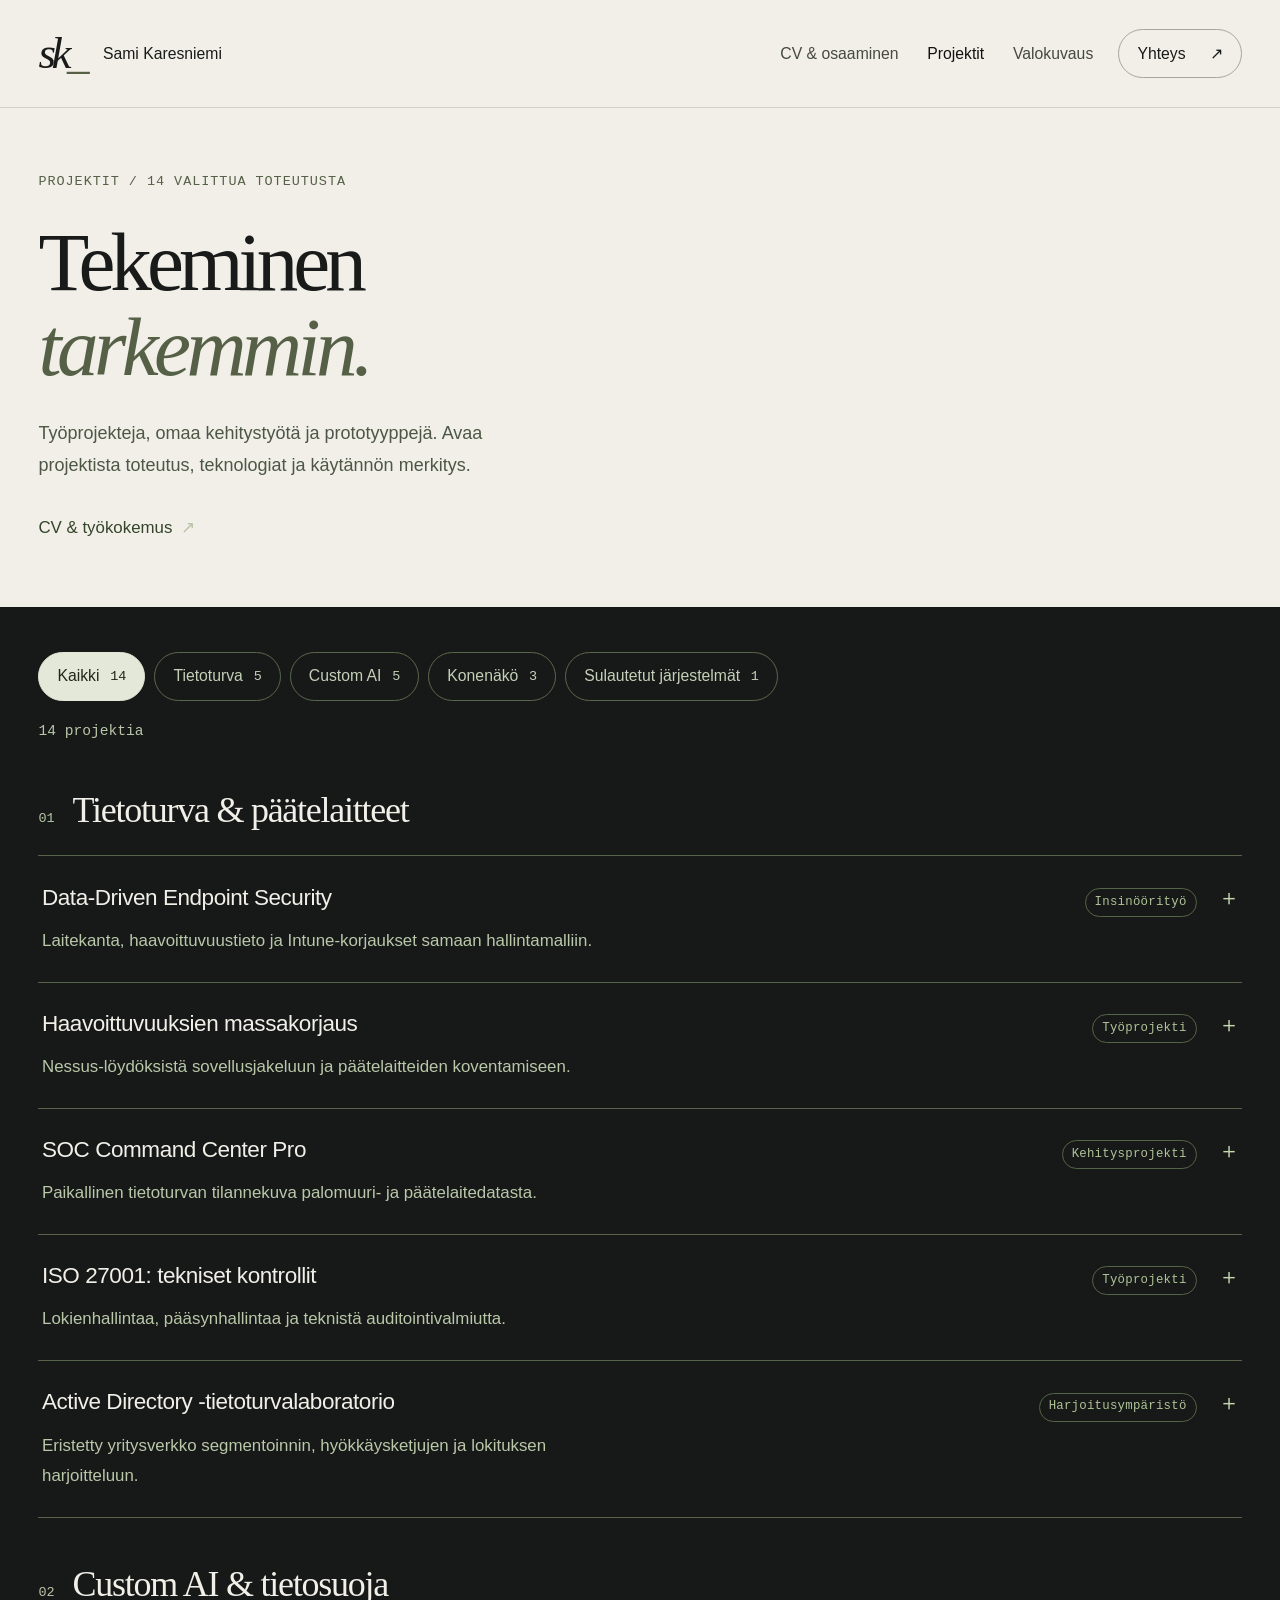
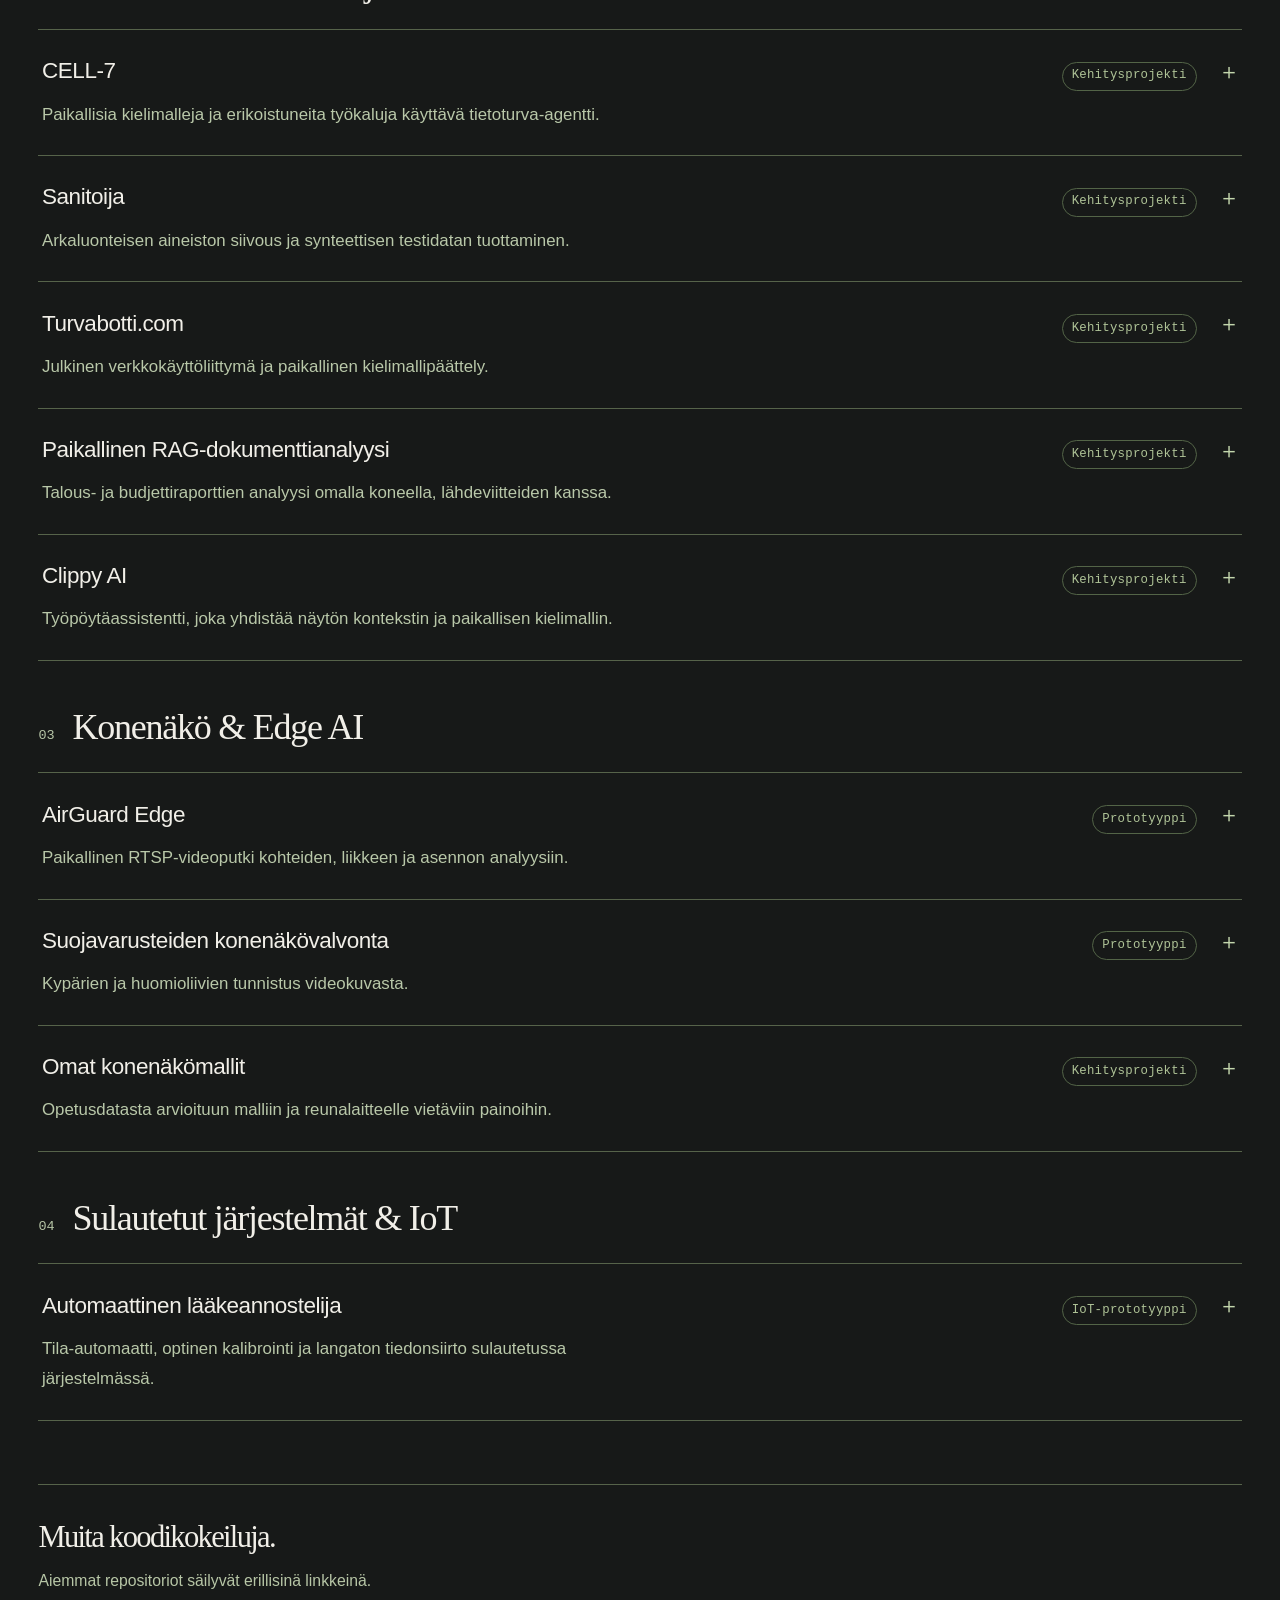
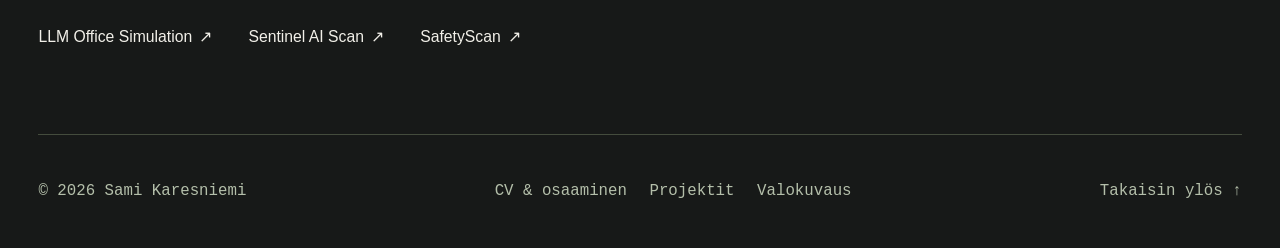
==== commit e25a5e98: "new update selkeytetty ulkoasu" ====
--- a/ai.html
+++ b/ai.html
@@ -1,19 +1 @@
-<!doctype html><html lang="fi"><head><meta charset="utf-8"><meta name="viewport" content="width=device-width,initial-scale=1"><meta name="theme-color" content="#f1efe8"><meta name="color-scheme" content="dark"><title>Custom AI — Sami Karesniemi</title><meta name="description" content="Räätälöidyt AI-työkalut: paikalliset kielimallit, dokumenttihaku, avustajat, agentit ja tietoturvan kehitysprojektit."><meta property="og:title" content="Custom AI — Sami Karesniemi"><meta property="og:description" content="Räätälöidyt AI-työkalut: paikalliset kielimallit, dokumenttihaku, avustajat, agentit ja tietoturvan kehitysprojektit."><meta property="og:type" content="website"><meta property="og:locale" content="fi_FI"><link rel="icon" href="assets/favicon.svg" type="image/svg+xml"><link rel="stylesheet" href="style.css"><link rel="stylesheet" href="portfolio.css"><link rel="stylesheet" href="premium.css"><script defer src="common.js"></script><link rel="stylesheet" href="editorial.css?v=20261015-2"><script defer src="geometry.js?v=20261015-2"></script></head><body><a class="skip-link" href="#main">Siirry sisältöön</a><header class="site-header"><a class="brand" href="index.html" aria-label="Sami Karesniemi, etusivu"><span class="brand-mark">sk<span>_</span></span><span>Sami Karesniemi</span></a><button class="menu-toggle" aria-expanded="false" aria-controls="navigation">Valikko <span aria-hidden="true">＋</span></button><nav id="navigation" aria-label="Päänavigaatio"><a href="index.html#projektit">Projektit</a><a href="ai.html" aria-current="page">Custom AI</a><a href="photography.html">Valokuvaus</a><a href="cv.html">CV</a><a class="nav-contact" href="index.html#yhteys">Ota yhteyttä <span aria-hidden="true">↗</span></a></nav></header><main id="main"><section class="subpage-hero ai-hero section-wrap" id="alku"><div><p class="eyebrow">CUSTOM AI / TYÖKALUT & TYÖNKULUT</p><h1>AI omiin<br><em>työnkulkuihin.</em></h1><p>Rakennan ja kokeilen räätälöityjä AI-työkaluja oman aineiston, paikallisten kielimallien ja järjestelmien ympärille. Painopiste on tiedonhaussa, analyysissä ja toistuvien työvaiheiden automatisoinnissa.</p><div class="hero-actions"><a class="button button-primary" href="#ohjelmistot">Katso projektit <span aria-hidden="true">↓</span></a><a class="text-link" href="https://github.com/SamiKares" target="_blank" rel="noopener noreferrer">GitHub-profiili ↗</a></div></div><aside class="geometry-lab" aria-label="Tutki osaamisen pääalueita">
-<div class="geometry-meta"><span>SK / OSAAMISEN KARTTA</span><span>01 — 03 / HELSINKI</span></div>
-<div class="geometry-stage" aria-hidden="true">
-<svg class="geometry-drawing" viewBox="0 0 520 450" fill="none" xmlns="http://www.w3.org/2000/svg">
-<g class="scaffold"><path d="M50 294L260 173L470 294L260 415Z M50 294V155L260 34L470 155V294 M260 34V415 M50 155L260 276L470 155 M50 224L260 345L470 224 M155 94V354 M365 94V354 M102 185L312 64 M208 246L418 125 M102 324L312 203 M208 385L418 264"/><circle cx="260" cy="224" r="175"/></g>
-<g class="measure"><path d="M35 306L245 427 M31 298L39 312 M241 420L249 434 M482 162V289 M477 162H487 M477 289H487 M260 16L471 137 M256 10L264 23 M467 130L475 144"/></g>
-<g class="volume" data-volume="it" data-active="false"><path d="M112 271L260 185L408 271L260 357Z"/><path d="M112 271V310L260 396V357Z M260 357L408 271V310L260 396Z"/></g>
-<g class="edge"><path d="M149 293L297 207 M186 314L334 228 M223 336L371 249 M149 250L297 336 M186 228L334 314 M223 207L371 293"/></g>
-<g class="volume" data-volume="ai" data-active="true"><path d="M186 142L260 99L334 142L260 185Z"/><path d="M186 142V228L260 271V185Z M260 185L334 142V228L260 271Z"/></g>
-<g class="edge"><path d="M223 121L297 164 M223 164L297 121 M223 164V250 M297 164V250 M186 185L260 228L334 185"/></g>
-<g class="volume" data-volume="security" data-active="false"><path d="M334 86L371 64L408 86L371 108Z"/><path d="M334 86V129L371 151V108Z M371 108L408 86V129L371 151Z"/></g>
-<path class="scaffold" d="M371 151V199L334 221 M186 186H111L75 165 M112 310H74L48 326 M260 99V73L226 53"/>
-<circle class="node" cx="260" cy="185" r="5"/><circle class="node" cx="112" cy="310" r="4"/><circle class="node" cx="371" cy="108" r="4"/>
-<text x="55" y="156">01 / AI</text><text x="26" y="347">02 / IT</text><text x="363" y="48">03 / SEC</text><text x="135" y="399" transform="rotate(30 135 399)">SYSTEM / STRUCTURE</text>
-</svg></div>
-<div class="geometry-switches" role="group" aria-label="Valitse osaamisalue"><button type="button" data-geometry-mode="ai" aria-pressed="true">01 / CUSTOM AI</button><button type="button" data-geometry-mode="it" aria-pressed="false">02 / YRITYS-IT</button><button type="button" data-geometry-mode="security" aria-pressed="false">03 / TIETOTURVA</button></div>
-<div class="geometry-detail"><div aria-live="polite" aria-atomic="true"><strong data-geometry-title>Oma aineisto. Oma työkalu.</strong><p data-geometry-description>Dokumenttihaku, paikalliset avustajat ja agentit.</p></div><a href="ai.html" data-geometry-link aria-label="Tutustu Custom AI -projekteihin"><span aria-hidden="true">↗</span></a></div>
-<noscript><p class="geometry-nojs">Kaikki osaamisalueet löytyvät sivun navigaatiosta.</p></noscript>
-</aside></section><section class="repo-section section-wrap" id="ohjelmistot"><div class="section-heading"><div><p class="eyebrow">01 / GITHUB-PROJEKTIT</p><h2>Koodi avaa ajattelun.</h2></div><p>Kuusi omaa kehitysprojektia dokumenttihakuun, avustajiin, agentteihin ja tietoturvatyöhön. Toteutusten tarkempi sisältö ja käyttöohjeet löytyvät repositorioista.</p></div><div class="repo-grid"><article class="repo-card" id="cell7"><div class="repo-top"><span>01 / TIETOTURVA / AGENTIT</span><span aria-hidden="true">⌘</span></div><h3>CELL-7 Agent</h3><p>Paikallisia kielimalleja hyödyntävä tietoturva-agentin kehitysprojekti. Ympäristön kartoitusta ja haavoittuvuustiedon yhdistämistä.</p><div class="repo-tags">Paikalliset mallit · CVE · Kartoitus</div><a href="https://github.com/SamiKares/ai_agent_scanner0.7" target="_blank" rel="noopener noreferrer">Tutustu GitHubissa <span aria-hidden="true">↗</span></a></article><article class="repo-card" id="clippy"><div class="repo-top"><span>02 / JÄRJESTELMÄAVUSTAJA</span><span aria-hidden="true">⌘</span></div><h3>Clippy AI</h3><p>Ääniohjattavan AI-avustajan kokeilu. Käyttöliittymän, reaaliaikaisen viestinnän ja järjestelmätoimintojen yhdistämistä.</p><div class="repo-tags">Puhe · Avustaja · WebSocket</div><a href="https://github.com/SamiKares/Clippy_Ai" target="_blank" rel="noopener noreferrer">Tutustu GitHubissa <span aria-hidden="true">↗</span></a></article><article class="repo-card" id="rag"><div class="repo-top"><span>03 / DOKUMENTTIHAKU</span><span aria-hidden="true">⌘</span></div><h3>PDF RAG Engine</h3><p>PDF-dokumenttien semanttisen haun kehitysprojekti. Tavoitteena löytää vastaukseen liittyvä sisältö omasta dokumenttiaineistosta.</p><div class="repo-tags">PDF · RAG · Vektorihaku</div><a href="https://github.com/SamiKares/PDF_RAG" target="_blank" rel="noopener noreferrer">Tutustu GitHubissa <span aria-hidden="true">↗</span></a></article><article class="repo-card" id="office"><div class="repo-top"><span>04 / MONIAGENTTIJÄRJESTELMÄT</span><span aria-hidden="true">⌘</span></div><h3>LLM Office Simulation</h3><p>Usean kielimalliagentin työskentelyä simuloiva kokeilu. Työnjakoa, vuorovaikutusta ja monivaiheisia tehtäviä.</p><div class="repo-tags">Kielimallit · Agentit · Simulaatio</div><a href="https://github.com/SamiKares/LLMOfficeSimulation" target="_blank" rel="noopener noreferrer">Tutustu GitHubissa <span aria-hidden="true">↗</span></a></article><article class="repo-card" id="sentinel"><div class="repo-top"><span>05 / SEURANTA / HAVAINNOT</span><span aria-hidden="true">⌘</span></div><h3>Sentinel AI Scan</h3><p>Lokien ja järjestelmähavaintojen analysointiin suunnattu projekti. Tavoitteena nostaa tarkempaa selvitystä vaativat tapahtumat esiin.</p><div class="repo-tags">Lokit · Analyysi · Seuranta</div><a href="https://github.com/SamiKares/SentinelAiScan" target="_blank" rel="noopener noreferrer">Tutustu GitHubissa <span aria-hidden="true">↗</span></a></article><article class="repo-card" id="safety"><div class="repo-top"><span>06 / DATA / TIETOSUOJA</span><span aria-hidden="true">⌘</span></div><h3>SafetyScan</h3><p>Henkilötietojen tunnistamiseen ja peittämiseen keskittyvä kehitysprojekti. Datan valmistelua analytiikan ja AI-kokeilujen tarpeisiin.</p><div class="repo-tags">PII · Datan käsittely · Tietosuoja</div><a href="https://github.com/SamiKares/safetyscan" target="_blank" rel="noopener noreferrer">Tutustu GitHubissa <span aria-hidden="true">↗</span></a></article></div></section><section class="ai-capabilities section-wrap section-space" aria-labelledby="ai-capabilities-title"><div class="section-heading"><div><p class="eyebrow">02 / MITÄ RAKENNAN</p><h2 id="ai-capabilities-title">Oma aineisto.<br>Rajattu tehtävä.<br>Hyödyllinen työkalu.</h2></div><p>Custom AI -työssä yhdistän mallin ympärille tiedon, toimintalogiikan ja käyttöliittymän. Toteutustapa valitaan käyttötapauksen mukaan.</p></div><div class="ai-capability-grid"><article><span>01 / TIETO</span><h3>Dokumenttihaku</h3><p>PDF-aineistojen käsittelyä ja semanttisen haun kokeiluja. RAG yhdistää vastauksen muodostamiseen haetun dokumenttisisällön.</p><a class="text-link" href="#rag">PDF RAG Engine ↗</a></article><article><span>02 / TOIMINTA</span><h3>Avustajat & agentit</h3><p>Paikallisia kielimalleja, käyttöliittymiä ja järjestelmätoimintoja. Avustajien ja usean agentin työnkulkujen prototyyppejä.</p><a class="text-link" href="#clippy">Clippy AI & agenttiprojektit ↗</a></article><article><span>03 / YMPÄRISTÖ</span><h3>Tietoturvan työkalut</h3><p>Kartoituksen, lokien ja haavoittuvuustiedon yhdistämistä. Käytännön IT-tausta ohjaa sitä, mitä työkalulla kannattaa selvittää.</p><a class="text-link" href="#cell7">CELL-7 & tietoturvaprojektit ↗</a></article></div></section><section class="page-end section-wrap"><div><p class="eyebrow">YRITYS-IT & KÄYTÄNTÖ</p><h2>AI:n rinnalla<br>toimiva ympäristö.</h2></div><a class="button button-outline" href="index.html#nykyinen-tyo">Tutustu nykyiseen työhön <span aria-hidden="true">↗</span></a></section></main><footer class="site-footer section-wrap"><span>© <span id="year">2026</span> Sami Karesniemi</span><div class="footer-links"><a href="ai.html">Custom AI</a><a href="photography.html">Valokuvaus</a><a href="cv.html">CV</a><a href="https://github.com/SamiKares" target="_blank" rel="noopener noreferrer">GitHub ↗</a></div><a href="#alku">Takaisin ylös ↑</a></footer></body></html>+<!doctype html><html lang="fi"><head><meta charset="utf-8"><meta name="viewport" content="width=device-width,initial-scale=1"><meta name="theme-color" content="#f1efe8"><meta name="color-scheme" content="dark light"><title>Projektit — Sami Karesniemi</title><meta name="description" content="14 projektia: päätelaitehallinta, tietoturva, paikalliset AI-agentit, tietosuoja, konenäkö ja sulautetut järjestelmät."><meta property="og:title" content="Projektit — Sami Karesniemi"><meta property="og:description" content="14 projektia: päätelaitehallinta, tietoturva, paikalliset AI-agentit, tietosuoja, konenäkö ja sulautetut järjestelmät."><meta property="og:type" content="website"><meta property="og:locale" content="fi_FI"><link rel="icon" href="assets/favicon.svg" type="image/svg+xml"><link rel="stylesheet" href="style.css?v=20261019-contact"><link rel="stylesheet" href="portfolio.css?v=20261019-contact"><link rel="stylesheet" href="premium.css?v=20261019-contact"><link rel="stylesheet" href="editorial.css?v=20261019-contact"><link rel="stylesheet" href="usability.css?v=20261019-contact"><link rel="stylesheet" href="resume.css?v=20261019-contact"><script defer src="common.js?v=20261019-contact"></script><script defer src="projects.js?v=20261019-contact"></script><noscript><style>.menu-toggle,.project-filters{display:none}nav{display:flex;position:static;max-height:none;flex-basis:100%;flex-wrap:wrap}</style></noscript></head><body class="projects-page"><a class="skip-link" href="#main">Siirry sisältöön</a><header class="site-header"><a class="brand" href="index.html" aria-label="Sami Karesniemi, etusivu"><span class="brand-mark">sk<span>_</span></span><span>Sami Karesniemi</span></a><button class="menu-toggle" aria-expanded="false" aria-controls="navigation">Valikko <span aria-hidden="true">＋</span></button><nav id="navigation" aria-label="Päänavigaatio"><a href="index.html">CV &amp; osaaminen</a><a href="ai.html" aria-current="page">Projektit</a><a href="photography.html">Valokuvaus</a><a class="nav-contact" href="index.html#yhteys">Yhteys <span aria-hidden="true">↗</span></a></nav></header><main id="main" tabindex="-1"><section class="project-directory-hero" id="alku"><div class="section-wrap"><p class="eyebrow">PROJEKTIT / 14 VALITTUA TOTEUTUSTA</p><h1>Tekeminen<br><em>tarkemmin.</em></h1><p>Työprojekteja, omaa kehitystyötä ja prototyyppejä. Avaa projektista toteutus, teknologiat ja käytännön merkitys.</p><a class="text-link" href="index.html">CV & työkokemus <span aria-hidden="true">↗</span></a></div></section><div class="project-directory section-wrap" id="ohjelmistot"><div class="project-filters" role="group" aria-label="Suodata projekteja"><button class="project-filter active" type="button" data-project-filter="all" aria-pressed="true">Kaikki <span>14</span></button><button class="project-filter" type="button" data-project-filter="security" aria-pressed="false">Tietoturva <span>5</span></button><button class="project-filter" type="button" data-project-filter="ai" aria-pressed="false">Custom AI <span>5</span></button><button class="project-filter" type="button" data-project-filter="vision" aria-pressed="false">Konenäkö <span>3</span></button><button class="project-filter" type="button" data-project-filter="iot" aria-pressed="false">Sulautetut järjestelmät <span>1</span></button></div><p class="project-results" id="project-results" aria-live="polite" aria-atomic="true">14 projektia</p><section class="project-group" data-project-group="security" aria-labelledby="group-security"><div class="project-group-heading"><span>01</span><h2 id="group-security">Tietoturva & päätelaitteet</h2></div><details class="project-entry" id="thesis" data-project-category="security"><summary><div class="project-entry-heading"><h3>Data-Driven Endpoint Security</h3><span class="project-type">Insinöörityö</span></div><p>Laitekanta, haavoittuvuustieto ja Intune-korjaukset samaan hallintamalliin.</p><span class="project-entry-toggle" aria-hidden="true">＋</span></summary><div class="project-entry-body"><p class="project-official-title">Data-Driven Endpoint Security: Leveraging Asset Databases and CVE Feeds for Mass Remediation with Intune</p><p>Kehitän yritysverkkoon tietopohjaista haavoittuvuuksien hallintamallia. Yhdistän laitekannan tiedot, CVE-syötteet ja skannaushavainnot korjausten kohdistamiseen sekä Intunella tehtävään massajakeluun.</p><p class="project-impact"><strong>Käytännön merkitys</strong>Tavoitteena on tehdä korjaustarpeen tunnistamisesta, kohdistamisesta ja jälkitarkistuksesta toistettava ketju.</p><dl class="project-technologies"><dt>Teknologiat</dt><dd>Microsoft Intune · Tenable Nessus · CVE-syötteet · PowerShell · Laitekantatietokannat</dd></dl></div></details><details class="project-entry" id="remediation" data-project-category="security"><summary><div class="project-entry-heading"><h3>Haavoittuvuuksien massakorjaus</h3><span class="project-type">Työprojekti</span></div><p>Nessus-löydöksistä sovellusjakeluun ja päätelaitteiden koventamiseen.</p><span class="project-entry-toggle" aria-hidden="true">＋</span></summary><div class="project-entry-body"><p>Korjaan tuotantoympäristön haavoittuvuuksia Nessus-auditointien pohjalta. Työhön kuuluvat Intune Win32 -paketointi, tuotteen tunnistusskriptit, sovelluspakettien korvaavuussäännöt ja GPO-asetukset. Kohteina ovat esimerkiksi Adobe Acrobat, 7-Zip ja .NET.</p><p class="project-impact"><strong>Käytännön merkitys</strong>Tunnistus ohjaa oikean korjauksen oikealle tuotteelle. Readerin ja lisensoidun Acrobatin erottelu ratkaisi yhteisen asennuspolun lisenssiongelman.</p><dl class="project-technologies"><dt>Teknologiat</dt><dd>Intune Win32 · PowerShell · Active Directory / GPO · Nessus · Entra ID · Microsoft Graph API</dd></dl></div></details><details class="project-entry" id="soc" data-project-category="security"><summary><div class="project-entry-heading"><h3>SOC Command Center Pro</h3><span class="project-type">Kehitysprojekti</span></div><p>Paikallinen tietoturvan tilannekuva palomuuri- ja päätelaitedatasta.</p><span class="project-entry-toggle" aria-hidden="true">＋</span></summary><div class="project-entry-body"><p>Python-pohjainen SOC-työpöytä yhdistää FortiGaten ja Sophosin tietoturvadataa. Kokonaisuuteen kuuluvat lokien tallennus, verkko- ja käyttäjäpoikkeamien tunnistaminen, CVE-tiedon yhdistäminen laitehallintaan sekä liikenteen 3D-visualisointi.</p><p class="project-impact"><strong>Käytännön merkitys</strong>Yhteinen näkymä auttaa tutkimaan, mihin laitteeseen, yhteyteen tai haavoittuvuuteen havainto liittyy.</p><dl class="project-technologies"><dt>Teknologiat</dt><dd>Python · FortiGate API · Sophos Central / XDR API · SQLite · Socket.IO · HTML / CSS / JavaScript</dd></dl></div></details><details class="project-entry" id="isms" data-project-category="security"><summary><div class="project-entry-heading"><h3>ISO 27001: tekniset kontrollit</h3><span class="project-type">Työprojekti</span></div><p>Lokienhallintaa, pääsynhallintaa ja teknistä auditointivalmiutta.</p><span class="project-entry-toggle" aria-hidden="true">＋</span></summary><div class="project-entry-body"><p>Osallistun ISMS-tietoturvan hallintajärjestelmän teknisten kontrollien määrittelyyn, lokienhallinnan prosessien kehittämiseen ja auditointivalmiuden rakentamiseen yritysverkossa.</p><p class="project-impact"><strong>Käytännön merkitys</strong>Tekniset asetukset ja lokikäytännöt yhdistyvät dokumentoitaviin kontrolleihin ja auditoinnissa tarvittavaan näyttöön.</p><dl class="project-technologies"><dt>Teknologiat</dt><dd>ISO/IEC 27001 · ISMS · Lokienhallinta · Pääsynhallinta · Tekniset kontrollit</dd></dl></div></details><details class="project-entry" id="ad-lab" data-project-category="security"><summary><div class="project-entry-heading"><h3>Active Directory -tietoturvalaboratorio</h3><span class="project-type">Harjoitusympäristö</span></div><p>Eristetty yritysverkko segmentoinnin, hyökkäysketjujen ja lokituksen harjoitteluun.</p><span class="project-entry-toggle" aria-hidden="true">＋</span></summary><div class="project-entry-body"><p>Olen rakentanut usean virtuaalikoneen laboratorioympäristön. Harjoittelen siinä AD-palveluita, verkon segmentointia, hyökkäysketjujen simulointia sekä haavoittuvuuksien ja lokien analysointia.</p><p class="project-impact"><strong>Käytännön merkitys</strong>Eristetty ympäristö mahdollistaa tekniikoiden kokeilun ja havaintojen tutkimisen ennen niiden soveltamista työympäristöön.</p><dl class="project-technologies"><dt>Teknologiat</dt><dd>VMware Workstation Pro · Windows Server 2022 / AD / DNS / GPO · Windows 11 · Kali Linux · RHEL · Security Onion · Wireshark · Nmap · FortiGate · Cisco SG350X / SG200</dd></dl></div></details></section><section class="project-group" data-project-group="ai" aria-labelledby="group-ai"><div class="project-group-heading"><span>02</span><h2 id="group-ai">Custom AI & tietosuoja</h2></div><details class="project-entry" id="cell7" data-project-category="ai"><summary><div class="project-entry-heading"><h3>CELL-7</h3><span class="project-type">Kehitysprojekti</span></div><p>Paikallisia kielimalleja ja erikoistuneita työkaluja käyttävä tietoturva-agentti.</p><span class="project-entry-toggle" aria-hidden="true">＋</span></summary><div class="project-entry-body"><p>Rakennan paikallisesti ajettavaa kyberturvallisuusagenttia, joka yhdistää kielimallin, agenttityönkulut ja DefenseClaw-työkalut tietoturvatehtävien suorittamiseen ja analysointiin.</p><p class="project-impact"><strong>Käytännön merkitys</strong>Agentin päättely ja työkalujen käyttö voidaan toteuttaa ilman pilvipohjaisen kielimallin tarvetta.</p><dl class="project-technologies"><dt>Teknologiat</dt><dd>Python · LM Studio · Qwen 2.5 / Llama 3 / Gemma · Agenttityönkulut · DefenseClaw · PyTorch / AMD ROCm</dd></dl><a href="https://github.com/SamiKares/ai_agent_scanner0.7" target="_blank" rel="noopener noreferrer" title="GitHub-repositorio – avautuu uuteen välilehteen">GitHub-repositorio <span aria-hidden="true">↗</span><span class="sr-only"> (avautuu uuteen välilehteen)</span></a></div></details><details class="project-entry" id="sanitoija" data-project-category="ai"><summary><div class="project-entry-heading"><h3>Sanitoija</h3><span class="project-type">Kehitysprojekti</span></div><p>Arkaluonteisen aineiston siivous ja synteettisen testidatan tuottaminen.</p><span class="project-entry-toggle" aria-hidden="true">＋</span></summary><div class="project-entry-body"><p>Modulaarinen Python-työkalu anonymisoi aineistoa ja tuottaa synteettistä testidataa. Se tukee useita tiedostomuotoja sekä säännöllisiin lausekkeisiin ja datan käsittelyyn perustuvia sanitointistrategioita.</p><p class="project-impact"><strong>Käytännön merkitys</strong>Kehitys- ja testiaineistoa voidaan valmistella ilman alkuperäisten arkaluonteisten tietojen tarpeetonta käyttöä.</p><dl class="project-technologies"><dt>Teknologiat</dt><dd>Python · Regex · Datan anonymisointi · Synteettinen testidata</dd></dl></div></details><details class="project-entry" id="turvabotti" data-project-category="ai"><summary><div class="project-entry-heading"><h3>Turvabotti.com</h3><span class="project-type">Kehitysprojekti</span></div><p>Julkinen verkkokäyttöliittymä ja paikallinen kielimallipäättely.</p><span class="project-entry-toggle" aria-hidden="true">＋</span></summary><div class="project-entry-body"><p>Pilvi-lokaali hybridiarkkitehtuuri reitittää verkkopalvelun pyynnöt Cloudflaren kautta paikalliselle LM Studio -palvelimelle. Toteutukseen kuuluvat Workers-rajapinta, tunnelit, omat API-avaintarkistukset ja CORS-säännöt.</p><p class="project-impact"><strong>Käytännön merkitys</strong>Verkon kautta käytettävä käyttöliittymä ja omassa ympäristössä ajettava päättely toimivat saman palvelun osina.</p><dl class="project-technologies"><dt>Teknologiat</dt><dd>Cloudflare Pages · Cloudflare Workers · Cloudflare Tunnels · LM Studio · REST API · HTML / JavaScript</dd></dl></div></details><details class="project-entry" id="rag" data-project-category="ai"><summary><div class="project-entry-heading"><h3>Paikallinen RAG-dokumenttianalyysi</h3><span class="project-type">Kehitysprojekti</span></div><p>Talous- ja budjettiraporttien analyysi omalla koneella, lähdeviitteiden kanssa.</p><span class="project-entry-toggle" aria-hidden="true">＋</span></summary><div class="project-entry-body"><p>Paikallisesti ajettava Retrieval-Augmented Generation -sovellus hakee PDF-aineistosta vastaukseen liittyvän sisällön ja käyttää sitä kielimallin kontekstina. Käyttöliittymä on rakennettu Streamlitillä, haku LangChainilla ja ChromaDB:llä.</p><p class="project-impact"><strong>Käytännön merkitys</strong>Vastauksen rinnalle saadaan lähdeviite alkuperäiseen dokumenttiin. Aineisto ja päättely pysyvät paikallisessa ympäristössä.</p><dl class="project-technologies"><dt>Teknologiat</dt><dd>Python · LangChain · ChromaDB · Streamlit · Paikalliset kielimallit · RAG</dd></dl><a href="https://github.com/SamiKares/PDF_RAG" target="_blank" rel="noopener noreferrer" title="GitHub-repositorio – avautuu uuteen välilehteen">GitHub-repositorio <span aria-hidden="true">↗</span><span class="sr-only"> (avautuu uuteen välilehteen)</span></a></div></details><details class="project-entry" id="clippy" data-project-category="ai"><summary><div class="project-entry-heading"><h3>Clippy AI</h3><span class="project-type">Kehitysprojekti</span></div><p>Työpöytäassistentti, joka yhdistää näytön kontekstin ja paikallisen kielimallin.</p><span class="project-entry-toggle" aria-hidden="true">＋</span></summary><div class="project-entry-body"><p>Electron-pohjainen työpöytäavustaja käyttää paikallisia LLM-rajapintoja, funktiokutsuja ja näytön kontekstin lukemista. Node.js ja JavaScript yhdistävät avustajan käyttöliittymän järjestelmätoimintoihin.</p><p class="project-impact"><strong>Käytännön merkitys</strong>Avustaja saa tehtävän lisäksi työpöydän kontekstia ja voi käyttää ennalta määriteltyjä toimintoja.</p><dl class="project-technologies"><dt>Teknologiat</dt><dd>Electron · Node.js · JavaScript · Local LLM APIs · Function calling</dd></dl><a href="https://github.com/SamiKares/Clippy_Ai" target="_blank" rel="noopener noreferrer" title="GitHub-repositorio – avautuu uuteen välilehteen">GitHub-repositorio <span aria-hidden="true">↗</span><span class="sr-only"> (avautuu uuteen välilehteen)</span></a></div></details></section><section class="project-group" data-project-group="vision" aria-labelledby="group-vision"><div class="project-group-heading"><span>03</span><h2 id="group-vision">Konenäkö & Edge AI</h2></div><details class="project-entry" id="airguard" data-project-category="vision"><summary><div class="project-entry-heading"><h3>AirGuard Edge</h3><span class="project-type">Prototyyppi</span></div><p>Paikallinen RTSP-videoputki kohteiden, liikkeen ja asennon analyysiin.</p><span class="project-entry-toggle" aria-hidden="true">＋</span></summary><div class="project-entry-body"><p>Teollisuuden ja turvallisuusalan demopohja yhdistää matalan viiveen RTSP-videon, monivaiheisen tunnistuslogiikan ja YOLO-mallit. Kokonaisuuteen kuuluvat kohteiden tunnistus, pose estimation sekä tapahtumaliipaisimet VMS-integraatioita varten.</p><p class="project-impact"><strong>Käytännön merkitys</strong>Kamerasyötteen analyysi ja tapahtumien muodostaminen voidaan kokeilla paikallisella reunalaitteella. Hanwha-ympäristön integraatioita kehitetään prototyypin osana.</p><dl class="project-technologies"><dt>Teknologiat</dt><dd>Python · YOLO · GStreamer · OpenCV · RTSP · Hanwha Vision VMS</dd></dl></div></details><details class="project-entry" id="ppe" data-project-category="vision"><summary><div class="project-entry-heading"><h3>Suojavarusteiden konenäkövalvonta</h3><span class="project-type">Prototyyppi</span></div><p>Kypärien ja huomioliivien tunnistus videokuvasta.</p><span class="project-entry-toggle" aria-hidden="true">＋</span></summary><div class="project-entry-body"><p>Reaaliaikainen konenäkösovellus tunnistaa henkilökohtaisten suojavarusteiden käyttöä ja raportoi havaitsemistaan poikkeamista. Toteutus käyttää YOLOv8-mallia ja OpenCV-videonkäsittelyä.</p><p class="project-impact"><strong>Käytännön merkitys</strong>Toistuvan videon tarkastelun tueksi voidaan nostaa tapahtumia, jotka vaativat tarkempaa arviointia.</p><dl class="project-technologies"><dt>Teknologiat</dt><dd>Python · YOLOv8 · OpenCV · PPE-tunnistus</dd></dl></div></details><details class="project-entry" id="model-training" data-project-category="vision"><summary><div class="project-entry-heading"><h3>Omat konenäkömallit</h3><span class="project-type">Kehitysprojekti</span></div><p>Opetusdatasta arvioituun malliin ja reunalaitteelle vietäviin painoihin.</p><span class="project-entry-toggle" aria-hidden="true">＋</span></summary><div class="project-entry-body"><p>Rakennan koulutusputkia laadunvalvonnan ja inventaarion käyttötapauksiin. Työhön kuuluvat opetusdatan hallinta, YOLO-mallien koulutus, suorituskyvyn arviointi mAP-mittareilla ja mallipainojen vienti reunalaitteille.</p><p class="project-impact"><strong>Käytännön merkitys</strong>Tunnistusmalli voidaan sovittaa omaan kohteeseen ja arvioida ennen sen liittämistä laskentaan tai laadunvalvontaan.</p><dl class="project-technologies"><dt>Teknologiat</dt><dd>YOLOv8 · YOLO11 · Roboflow · Google Colab · PyTorch · mAP</dd></dl></div></details></section><section class="project-group" data-project-group="iot" aria-labelledby="group-iot"><div class="project-group-heading"><span>04</span><h2 id="group-iot">Sulautetut järjestelmät & IoT</h2></div><details class="project-entry" id="iot-dispenser" data-project-category="iot"><summary><div class="project-entry-heading"><h3>Automaattinen lääkeannostelija</h3><span class="project-type">IoT-prototyyppi</span></div><p>Tila-automaatti, optinen kalibrointi ja langaton tiedonsiirto sulautetussa järjestelmässä.</p><span class="project-entry-toggle" aria-hidden="true">＋</span></summary><div class="project-entry-body"><p>RP2040-pohjainen prototyyppi ohjaa askelmoottoria ja kalibroi liikkeen optisella sensorilla. Tila-automaatti koordinoi toimintaa, EEPROM säilyttää tietoa ja LoRaWAN mahdollistaa pitkän kantaman tiedonsiirron.</p><p class="project-impact"><strong>Käytännön merkitys</strong>Projekti yhdistää anturit, moottoriohjauksen, pysyväismuistin ja tiedonsiirron yhdeksi sulautetun ohjelmiston kokonaisuudeksi.</p><dl class="project-technologies"><dt>Teknologiat</dt><dd>C · Raspberry Pi Pico / RP2040 · Pico SDK · LoRaWAN · EEPROM · Optiset sensorit · Askelmoottorit</dd></dl></div></details></section><section class="legacy-projects" aria-labelledby="legacy-title"><h2 id="legacy-title">Muita koodikokeiluja.</h2><p>Aiemmat repositoriot säilyvät erillisinä linkkeinä.</p><ul><li id="office"><a href="https://github.com/SamiKares/LLMOfficeSimulation" target="_blank" rel="noopener noreferrer" title="LLM Office Simulation – avautuu uuteen välilehteen">LLM Office Simulation <span aria-hidden="true">↗</span><span class="sr-only"> (avautuu uuteen välilehteen)</span></a></li><li id="sentinel"><a href="https://github.com/SamiKares/SentinelAiScan" target="_blank" rel="noopener noreferrer" title="Sentinel AI Scan – avautuu uuteen välilehteen">Sentinel AI Scan <span aria-hidden="true">↗</span><span class="sr-only"> (avautuu uuteen välilehteen)</span></a></li><li id="safety"><a href="https://github.com/SamiKares/safetyscan" target="_blank" rel="noopener noreferrer" title="SafetyScan – avautuu uuteen välilehteen">SafetyScan <span aria-hidden="true">↗</span><span class="sr-only"> (avautuu uuteen välilehteen)</span></a></li></ul></section></div></main><footer class="site-footer section-wrap"><span>© <span id="year">2026</span> Sami Karesniemi</span><div class="footer-links"><a href="index.html">CV & osaaminen</a><a href="ai.html">Projektit</a><a href="photography.html">Valokuvaus</a></div><a href="#alku">Takaisin ylös ↑</a></footer></body></html>
--- a/usability.css
+++ b/usability.css
@@ -0,0 +1,47 @@
+/* Reading and interaction pass: CSS viewport width, not physical pixel density. */
+html{font-size:100%;scroll-padding-top:2rem}
+@media(min-width:1024px){html{font-size:112.5%}}
+@media(min-width:1800px){html{font-size:125%}}
+@media(min-width:2400px){html{font-size:137.5%}}
+@media(min-width:3200px){html{font-size:150%}}
+:root{--content-width:82.5rem;--page-gutter:clamp(1.25rem,3vw,4rem)}
+body{font-size:1rem;line-height:1.75;letter-spacing:0}
+.section-wrap{width:min(var(--content-width),calc(100% - 2 * var(--page-gutter)))}
+.site-header{position:relative;min-height:6rem;height:auto;padding:1rem max(var(--page-gutter),calc((100vw - var(--content-width))/2));gap:1.5rem}
+.hero.focus-hero,.subpage-hero,.cv-hero.cv-compact{width:100%;padding-inline:max(var(--page-gutter),calc((100vw - var(--content-width))/2))}
+.brand>span:last-child{font-size:.875rem;line-height:1.5}.brand-mark{font-size:2.5rem}
+nav{font-size:.875rem;gap:1.2rem}nav a{display:inline-flex;align-items:center;min-height:2.75rem;padding:.35rem .2rem}nav .nav-contact{font-size:.875rem;padding:.5rem 1rem}
+.eyebrow,.hero.focus-hero .eyebrow,.work-number,.work-grid .work-number,.hero-caption,.focus-hero .hero-caption,.hero-chapters,.expertise-strip>div{font-size:.75rem;line-height:1.7;letter-spacing:.07em}
+.focus-hero .hero-caption{max-width:32rem;flex-wrap:wrap;row-gap:.5rem}
+.hero-chapters{gap:1rem;flex-wrap:wrap}.hero-chapters a{min-height:2.75rem;padding-block:.5rem}
+.focus-hero .hero-description,.subpage-hero>div>p:not(.eyebrow){font-size:1.0625rem;line-height:1.8;max-width:34rem}
+.button,.button-small,.hero-actions .button,.hero-actions .text-link,.text-link,.project-open,.project-action-link,.repo-card>a{font-size:.9375rem;line-height:1.5;min-height:2.75rem}
+.text-link{display:inline-flex;align-items:center;gap:.5rem;padding-block:.45rem}
+.button{padding:.8rem 1.25rem;white-space:normal;max-width:100%}.button>span{flex-shrink:0}
+.section-heading>p,.section-heading>div:last-child>p,.work-intro p,.work-grid p,.project-content>p,.lab-teaser p:not(.eyebrow),.skill-row p,.photo-teaser .section-heading>div:last-child p,.about-copy p,.contact-section p:not(.eyebrow),.repo-card>p,.ai-capability-grid p,.cv-side-block p,.career-item p,.cv-skill-grid p{font-size:1rem;line-height:1.8;max-width:65ch}
+.section-heading>p{max-width:32rem}.work-intro{max-width:30rem}.work-intro .work-employer{font-size:1.125rem}.work-context{font-size:.8125rem;line-height:1.8;gap:1rem 2rem;flex-wrap:wrap}.work-context strong{font-size:2.25rem}
+.work-grid h3{font-size:1.4rem;line-height:1.25;overflow-wrap:normal}.work-grid{gap:2rem}
+.project-meta,.status-tag,.repo-top,.repo-tags,.tags li,.ai-capability-grid>article>span,.subpage-stats>span,.career-date,.about-principles,.about-identity>div>span:last-child,.cv-identity>div,.cv-side-block .eyebrow,.gallery-count,.gallery-load p,.cv-download-note{font-size:.75rem;line-height:1.7}
+.project-meta{flex-wrap:wrap;gap:.6rem 1rem}.tags{flex-wrap:wrap}.tags li{padding:.3rem .65rem}.status-tag{white-space:normal}
+.project-content h3{font-size:2rem}.project-featured .project-content h3,.custom-ai-feature .project-content h3{font-size:2.5rem}
+.about-copy .about-lead{font-size:1.5rem;line-height:1.5}.about-identity>div>span:first-child{font-size:.9375rem}.about-section.about-compact{grid-template-columns:minmax(12rem,15rem) minmax(0,1fr);gap:3rem}
+.contact-options,.site-footer,.footer-links,.cv-side-block>a,.career-item .career-company{font-size:.875rem;line-height:1.7}
+.contact-options a,.footer-links a,.site-footer>a,.cv-side-block>a{min-height:2.75rem;display:inline-flex;align-items:center;padding-block:.4rem;overflow-wrap:anywhere}
+.contact-options{max-width:45rem;gap:.4rem 1.25rem}.site-footer{flex-wrap:wrap;gap:1rem 2rem}.footer-links{flex-wrap:wrap;gap:.5rem 1.25rem}
+.filter,.gallery-filter{font-size:.875rem;line-height:1.5;min-height:2.75rem;padding:.65rem 1rem}.filter span,.gallery-filter span{font-size:.75rem}
+.gallery-tile-caption,.photo-preview-grid>a>span{font-size:.8125rem;line-height:1.6;letter-spacing:.015em;text-transform:none;gap:.6rem}.gallery-tile-caption>span:first-child{min-width:0;overflow-wrap:anywhere}.gallery-tile-caption>span:last-child{flex-shrink:0}
+.geometry-lab{max-width:32rem}.geometry-meta{font-size:.6875rem;letter-spacing:.04em}.geometry-switches{gap:.35rem;flex-wrap:wrap}.geometry-switches button{font-size:.75rem;min-height:2.75rem;white-space:normal;padding:.55rem .5rem;line-height:1.5}.geometry-detail strong{font-size:1.5rem}.geometry-detail p{font-size:.875rem;line-height:1.7;max-width:35ch}.geometry-detail a{width:2.75rem;height:2.75rem}.ai-hero .geometry-lab{max-width:30rem}
+.cv-content{grid-template-columns:minmax(14rem,18rem) minmax(0,1fr);gap:3.5rem}.cv-content>*,.career-item>*{min-width:0}.career-item{grid-template-columns:6rem minmax(0,1fr);gap:1.5rem}.career-item h3{font-size:1.5rem;line-height:1.3}.cv-main h2{font-size:2.5rem}.cv-skill-grid{gap:1.75rem}.cv-side-block h3{font-size:1.25rem}.cv-skill-grid h3,.ai-capability-grid h3{font-size:1.75rem}
+dialog{width:min(52rem,calc(100% - 2rem));max-height:90dvh;overflow:auto}.dialog-inner{padding:2rem}.dialog-inner h2{font-size:2.3rem;max-width:26ch;overflow-wrap:anywhere}.dialog-inner .eyebrow{font-size:.75rem}.dialog-lead{font-size:1.0625rem;line-height:1.8}.case-block p{font-size:1rem;line-height:1.8}.case-block h3{font-size:1.1875rem;line-height:1.4}.dialog-bottom{font-size:.875rem;line-height:1.6}.dialog-bottom a{min-height:2.75rem;display:inline-flex;align-items:center}
+.dialog-close,.lightbox-close{font-size:.875rem;min-height:2.75rem;padding:.5rem;flex-shrink:0}
+.gallery-dialog{width:min(80rem,calc(100% - 1.5rem));max-width:none;max-height:94dvh}.lightbox-inner{padding:1rem}.lightbox-top,.lightbox-bottom{font-size:.8125rem;line-height:1.6;gap:.75rem;flex-wrap:wrap}.lightbox-top p{overflow-wrap:anywhere;flex:1;min-width:0}.lightbox-bottom a{min-height:2.75rem;display:inline-flex;align-items:center}.lightbox-arrow{width:2.75rem;height:2.75rem;font-size:1.5rem}.lightbox-stage>img{max-height:calc(94dvh - 12rem)}
+.demo-disclosure summary,.demo-note,.demo-disclosure .demo-note{font-size:.875rem;line-height:1.7}.demo-disclosure summary{min-height:2.75rem;align-items:center}.demo-disclosure .button-small,.demo-disclosure .demo-output{font-size:.875rem}.demo-disclosure .roi-label,.demo-disclosure .slot-status{font-size:.6875rem}.demo-disclosure .demo-controls{flex-wrap:wrap}
+a:focus-visible,button:focus-visible,summary:focus-visible{outline:3px solid #d1e5b8;outline-offset:4px}.site-header a:focus-visible,.site-header button:focus-visible,.focus-hero a:focus-visible,.focus-hero button:focus-visible,.subpage-hero a:focus-visible,.subpage-hero button:focus-visible{outline-color:#46563b}
+.project-open:hover,.project-action-link:hover,.repo-card>a:hover,.text-link:hover,.cv-side-block>a:hover{text-decoration:underline;text-underline-offset:.25em}
+.external-link-note{font:inherit}.link-new-tab{white-space:nowrap}
+@media(min-width:1101px){.hero.focus-hero h1{font-size:clamp(4.25rem,7.2vw,7rem)}.subpage-hero h1{font-size:clamp(4rem,6.8vw,6.5rem)}.section-heading h2{font-size:clamp(2.5rem,4.3vw,3.6rem)}}
+@media(max-width:1100px){.site-header{min-height:5.25rem;padding-block:.7rem}.menu-toggle{display:inline-flex;align-items:center;gap:.75rem;background:transparent;font-size:.9375rem;min-width:2.75rem;min-height:2.75rem;padding:.5rem;color:#191b1a}.menu-toggle>span{font-size:1.25rem}nav{display:none;position:absolute;top:100%;left:0;right:0;z-index:5;max-height:calc(100dvh - 5.25rem);overflow-y:auto;flex-direction:column;align-items:stretch;padding:1rem var(--page-gutter);background:var(--paper);border-bottom:1px solid #a8b29d;gap:.25rem}nav.open{display:flex}nav a{padding:.7rem .5rem}nav .nav-contact{margin-top:.5rem;justify-content:space-between}.hero.focus-hero{gap:2rem}.about-section.about-compact{gap:2rem}.work-grid{grid-template-columns:repeat(2,minmax(0,1fr))}.cv-content{gap:2rem}.hero-chapters a{font-size:.75rem}.geometry-switches button{font-size:.6875rem}}
+@media(max-width:800px){.hero.focus-hero{grid-template-columns:1fr}.hero-copy{max-width:none}.geometry-lab,.ai-hero .geometry-lab{max-width:35rem}.geometry-switches button{font-size:.75rem}.about-section.about-compact{grid-template-columns:1fr}.cv-content{grid-template-columns:1fr}.cv-sidebar{display:grid;grid-template-columns:repeat(2,minmax(0,1fr));gap:1.5rem}.cv-side-block{margin-bottom:0}.section-heading>p{max-width:65ch}.site-footer{align-items:flex-start}.project-featured .project-content h3,.custom-ai-feature .project-content h3{font-size:2.25rem}}
+@media(max-width:540px){.site-header{min-height:5rem;gap:.6rem}.brand{gap:.75rem}.brand>span:last-child{font-size:.8125rem}.brand-mark{font-size:2.1rem}.menu-toggle{font-size:.875rem;gap:.5rem}nav{max-height:calc(100dvh - 5rem)}.hero.focus-hero h1{font-size:clamp(2.5rem,10.8vw,3.625rem)}.subpage-hero h1{font-size:clamp(2.5rem,10.8vw,3.625rem)}.focus-hero .hero-description{font-size:1rem}.hero-actions{align-items:flex-start;flex-wrap:wrap}.hero-actions .button{font-size:.9375rem}.hero-caption,.focus-hero .hero-caption{font-size:.75rem}.hero-chapters{display:grid;grid-template-columns:1fr;gap:.25rem}.hero-chapters a{padding:.4rem 0}.geometry-switches{gap:.25rem}.geometry-switches button{font-size:.6875rem;min-width:0}.geometry-meta{font-size:.625rem;flex-wrap:wrap}.geometry-detail strong{font-size:1.4rem}.geometry-detail p{font-size:.875rem}.work-grid{grid-template-columns:1fr;gap:1.75rem}.work-grid h3{font-size:1.5rem}.work-number,.work-grid .work-number{margin-bottom:.75rem}.work-context{font-size:.8125rem}.project-meta{font-size:.75rem}.project-featured .project-content h3,.custom-ai-feature .project-content h3{font-size:2.1rem}.photo-preview-grid{grid-template-columns:1fr;gap:1.5rem}.photo-preview-grid>a:nth-child(2){margin-top:0}.photo-preview-grid>a:nth-child(3){grid-column:auto}.photo-preview-grid img,.photo-preview-grid>a:nth-child(3) img{height:auto;aspect-ratio:1.35;object-fit:cover}.gallery-grid{gap:1.5rem .875rem}.gallery-tile-caption{font-size:.8125rem}.gallery-filter{font-size:.875rem;padding:.65rem .85rem}.cv-sidebar,.cv-skill-grid{grid-template-columns:1fr}.career-item{grid-template-columns:1fr;gap:.75rem}.career-date{font-size:.875rem}.contact-section h2{font-size:2.5rem}.dialog-inner{padding:1.25rem}.dialog-inner h2{font-size:2rem}.lightbox-top p{flex-basis:50%}.lightbox-stage>img{max-height:calc(94dvh - 14rem)}.lightbox-bottom a{font-size:.875rem}.photo-preview-grid>a>span{font-size:.875rem}}
+@media(prefers-reduced-motion:reduce){html{scroll-behavior:auto}}
+.site-header{flex-wrap:wrap}.geometry-meta,.geometry-switches button{font-size:.75rem}
--- a/resume.css
+++ b/resume.css
@@ -0,0 +1,25 @@
+/* CV-first content hierarchy. Reuses the editorial palette and rem-based reading sizes. */
+.resume-hero{background:var(--paper);color:var(--ink);display:grid;grid-template-columns:minmax(0,1.4fr) minmax(0,.8fr);gap:3rem;align-items:center;padding:3.5rem max(var(--page-gutter),calc((100vw - var(--content-width))/2)) 3.75rem}
+.resume-intro{min-width:0}.resume-identity{display:flex;align-items:center;gap:1rem;margin-bottom:1.6rem}.resume-identity img{width:56px;height:56px;border-radius:50%;object-fit:cover;object-position:50% 22%;filter:grayscale(1);flex-shrink:0}.resume-identity .eyebrow{margin:0;color:#566047}
+.resume-hero h1{font-family:var(--serif);font-size:clamp(3.5rem,6.8vw,6rem);font-weight:400;line-height:1;letter-spacing:-.065em}.resume-hero h1 em{color:#566047}
+.resume-role{font-size:1.25rem;line-height:1.4;color:#2c3626;margin-top:1.4rem}.resume-lead{font-size:1.0625rem;line-height:1.8;color:#4c5745;max-width:49ch;margin-top:1rem}.resume-hero .hero-actions{display:flex;align-items:center;gap:1.5rem;flex-wrap:wrap;margin-top:1.75rem}.resume-hero .button-primary{background:#20271b;color:#f1efe8;border-color:#20271b}.resume-hero .button-primary:hover{background:#3f4c33}.resume-hero .text-link{color:#34452a}
+.resume-structure{margin:0;max-width:26rem;width:100%;justify-self:end}.resume-structure .geometry-stage{aspect-ratio:1.2}.resume-structure figcaption{font:.75rem/1.7 var(--mono);letter-spacing:.05em;color:#566047;text-align:center;border-top:1px solid #b9c1ae;padding-top:1rem;margin-top:.75rem}
+.resume-section{display:grid;grid-template-columns:minmax(12rem,.8fr) minmax(0,2fr);gap:3.5rem;padding-block:3.5rem;border-bottom:1px solid #47513e;position:relative}.resume-section h2{font-size:2.6rem;letter-spacing:-.045em}.resume-section-label .eyebrow{color:#bac9a9;margin-bottom:1.2rem}.resume-section-label .text-link{margin-top:1.25rem;color:#d1ddc4}.resume-section-content{min-width:0}
+.resume-job-heading{display:flex;align-items:flex-start;justify-content:space-between;gap:1rem}.resume-job-heading h3{font-size:1.5rem;line-height:1.35;letter-spacing:-.025em}.resume-company{font-size:1.125rem;color:#d0dbc4;margin-top:.5rem}.resume-date{font:.8125rem/1.7 var(--mono);color:#bac9a9}.resume-job-heading>.resume-date{flex-shrink:0;padding-top:.3rem}.resume-scope{font-size:.875rem;line-height:1.8;color:#c2ccb7;margin-block:1rem}.resume-bullets{padding-left:1.1rem;margin:1rem 0 0;color:#bec8b4;font-size:1rem;line-height:1.85;max-width:66ch}.resume-bullets li+li{margin-top:.5rem}.resume-bullets li::marker{color:#849d6c}
+.earlier-career{margin-top:1.8rem;border-top:1px solid #47513e}.earlier-career summary{font-size:1rem;color:#dde6d3;cursor:pointer;padding:1rem .2rem;line-height:1.6;min-height:2.75rem}.earlier-career summary>span{display:block;font-size:.8125rem;color:#aeba9f;margin-top:.2rem;margin-left:1rem}.earlier-career-body{padding-top:.25rem}.compact-job{display:grid;grid-template-columns:6.5rem minmax(0,1fr);gap:1rem;border-top:1px solid #394330;padding-block:1.2rem}.compact-job h3{font-size:1.125rem;line-height:1.4;letter-spacing:0}.compact-job p{font-size:.9375rem;line-height:1.8;margin-top:.4rem;color:#b8c4ad}.compact-job>.resume-date{font-size:.75rem}.inline-link{text-decoration:underline;text-underline-offset:.2em;color:#d8e5ca}.inline-link:hover{color:#fff}
+.resume-skills{margin:0}.resume-skills>div{border-top:1px solid #4d5942;padding-block:1.25rem}.resume-skills>div:first-child{border-top:0;padding-top:0}.resume-skills dt{font-size:1.125rem;color:#e1e8d9;line-height:1.4}.resume-skills dd{font-size:.9375rem;line-height:1.9;color:#bdc8b2;margin:.6rem 0 0;max-width:66ch}
+.resume-projects{list-style:none;padding:0;margin:0}.resume-projects li{border-top:1px solid #4d5942}.resume-projects li:first-child{border-top:0}.resume-projects a{display:grid;grid-template-columns:2rem minmax(0,1fr) 1.5rem;gap:1rem;padding-block:1.2rem;min-height:2.75rem;align-items:start}.resume-projects li:first-child a{padding-top:0}.resume-project-number{font:.75rem/1.8 var(--mono);color:#adbd9d;padding-top:.3rem}.resume-projects h3{font-family:var(--serif);font-size:1.6rem;line-height:1.2;letter-spacing:-.025em}.resume-projects p{font-size:.9375rem;line-height:1.75;color:#b7c5a9;margin-top:.5rem;max-width:58ch}.resume-project-arrow{font-size:1.35rem;color:#c1d2ae}.resume-projects a:hover h3{text-decoration:underline;text-underline-offset:.2em}
+.resume-education article+article{margin-top:1.5rem}.resume-education h3{font-size:1.125rem;line-height:1.4;letter-spacing:0}.resume-education p:not(.resume-date){font-size:.9375rem;line-height:1.8;color:#bec8b4;margin-top:.5rem}.resume-education .resume-date{margin-top:.5rem}.resume-education .resume-study-note{font-size:.875rem}.resume-education .resume-languages{border-top:1px solid #4d5942;padding-top:1.2rem;margin-top:1.5rem!important}
+.resume-contact{display:grid;grid-template-columns:minmax(12rem,.8fr) minmax(0,2fr);gap:3.5rem;padding-block:3.5rem}.resume-contact h2{font-size:2.6rem}.resume-contact .eyebrow{color:#bac9a9}.resume-contact-links{display:flex;flex-direction:column;align-items:flex-start;gap:.6rem;min-width:0}.resume-contact-links>a{font-size:1.0625rem;line-height:1.6;min-height:2.75rem;display:flex;align-items:center;overflow-wrap:anywhere;max-width:100%}.resume-contact-links>div{display:flex;gap:1.5rem;flex-wrap:wrap}.resume-contact-links>div>a{font-size:.9375rem;min-height:2.75rem;display:inline-flex;align-items:center;gap:.4rem}.resume-contact-links a:hover{text-decoration:underline;text-underline-offset:.2em}.anchor-alias{position:absolute;top:0;left:0}
+.project-directory-hero{background:var(--paper);color:var(--ink);padding-block:3.5rem 3rem}.project-directory-hero h1{font-family:var(--serif);font-size:clamp(3rem,6.5vw,5.5rem);line-height:1.02;letter-spacing:-.06em}.project-directory-hero h1 em{color:#566047}.project-directory-hero .eyebrow{color:#566047}.project-directory-hero p:not(.eyebrow){font-size:1rem;line-height:1.8;color:#4c5745;max-width:49ch;margin-top:1.5rem}.project-directory-hero .text-link{color:#34452a;margin-top:1.2rem}
+.project-directory{padding-block:2.5rem 4rem}.project-directory .project-filters{display:flex;gap:.5rem;flex-wrap:wrap;margin-bottom:1rem}.project-filter{background:transparent;border:1px solid #59684c;border-radius:2rem;color:#c4d0b8;font-size:.875rem;line-height:1.5;padding:.65rem 1rem;min-height:2.75rem;display:inline-flex;gap:.6rem;align-items:center}.project-filter>span{font:.75rem var(--mono)}.project-filter.active{color:#20271a;background:#e3e8d9;border-color:#e3e8d9}.project-filter:hover{border-color:#c4d8ae}.project-results{font:.8125rem/1.7 var(--mono);color:#b7c6a7}
+.project-group{margin-top:2.5rem}.project-group-heading{display:flex;align-items:baseline;gap:1rem;margin-bottom:1.3rem}.project-group-heading>span{font:.75rem/1.7 var(--mono);color:#b7c6a7}.project-group-heading h2{font-size:2rem;line-height:1.2;letter-spacing:-.035em}
+.project-entry{border-top:1px solid #56634a;scroll-margin-top:2rem}.project-entry:last-child{border-bottom:1px solid #56634a}.project-entry summary{list-style:none;position:relative;padding:1.4rem 2.5rem 1.4rem .2rem;cursor:pointer}.project-entry summary::-webkit-details-marker{display:none}.project-entry-heading{display:flex;align-items:baseline;gap:.7rem 1.5rem;justify-content:space-between;flex-wrap:wrap}.project-entry h3{font-size:1.25rem;line-height:1.4;letter-spacing:-.02em}.project-type{font:.6875rem/1.6 var(--mono);letter-spacing:.02em;color:#afc397;border:1px solid #536447;border-radius:1rem;padding:.2rem .5rem;flex-shrink:0}.project-entry summary>p{font-size:.9375rem;line-height:1.8;color:#b9c8a9;margin-top:.5rem;max-width:62ch}.project-entry-toggle{position:absolute;right:.1rem;top:1.5rem;font-size:1.2rem;line-height:1.4;color:#c3d6ac;transition:transform .15s}.project-entry[open] .project-entry-toggle{transform:rotate(45deg)}.project-entry[open]>summary h3{color:#e2ecd8}.project-entry:target{border-color:#a9c08e}.project-entry-body{max-width:70ch;padding:0 .2rem 1.75rem}.project-entry-body>p{font-size:1rem;line-height:1.8;color:#c4cfba;margin-top:1rem}.project-entry-body>p:first-child{margin-top:0}.project-entry-body .project-official-title{font-size:.875rem;color:#b6c6a4;font-style:italic}.project-impact strong{font-size:.75rem;display:block;font-family:var(--mono);font-weight:400;text-transform:uppercase;color:#adc496;letter-spacing:.06em;margin-bottom:.5rem}.project-technologies{font-size:.875rem;line-height:1.8;margin:1.3rem 0 0}.project-technologies dt{font-family:var(--mono);font-size:.75rem;text-transform:uppercase;letter-spacing:.06em;color:#adc496;margin-bottom:.4rem}.project-technologies dd{margin:0;color:#c5d2b9}.project-entry-body>a{font-size:.875rem;display:inline-flex;align-items:center;min-height:2.75rem;gap:.4rem;margin-top:1rem;color:#d8e6c9}.project-entry-body>a:hover{text-decoration:underline;text-underline-offset:.2em}.project-group[hidden],.project-entry[hidden]{display:none}
+.legacy-projects{border-top:1px solid #56634a;margin-top:3.5rem;padding-top:2rem}.legacy-projects h2{font-size:1.7rem}.legacy-projects p{font-size:.875rem;color:#b7c6a6;margin-top:.7rem}.legacy-projects ul{list-style:none;padding:0;margin:1rem 0 0;display:flex;gap:1rem 2rem;flex-wrap:wrap}.legacy-projects a{display:inline-flex;min-height:2.75rem;align-items:center;font-size:.875rem;gap:.4rem}
+.resume-hero a:focus-visible,.project-directory-hero a:focus-visible{outline-color:#46563b}
+@media(max-width:1100px){.resume-hero{gap:2rem}.resume-section,.resume-contact{grid-template-columns:minmax(10rem,.8fr) minmax(0,2fr);gap:2rem}.resume-section h2,.resume-contact h2{font-size:2.3rem}.resume-hero h1{font-size:clamp(3.25rem,7vw,5rem)}.resume-structure{max-width:22rem}}
+@media(max-width:800px){.resume-hero{grid-template-columns:1fr;padding-block:2.5rem}.resume-hero h1{font-size:clamp(3rem,10vw,5rem)}.resume-structure{display:none}.resume-lead{max-width:56ch}.resume-section,.resume-contact{grid-template-columns:1fr;gap:1.5rem;padding-block:2.5rem}.resume-section-label .eyebrow{margin-bottom:.75rem}.resume-section-label h2 br,.resume-contact h2 br{display:none}.resume-section-label .text-link{margin-top:.7rem}.project-directory-hero{padding-block:2.5rem}.project-group-heading h2{font-size:1.8rem}.project-entry-heading{display:block}.project-type{display:inline-block;margin-top:.6rem}}
+@media(max-width:540px){.resume-hero{padding-block:2rem 2.5rem}.resume-identity{margin-bottom:1.5rem}.resume-hero h1{font-size:clamp(2.8rem,10.8vw,3.75rem)}.resume-role{font-size:1.125rem}.resume-lead{font-size:1rem}.resume-hero .hero-actions{gap:1rem}.resume-section h2,.resume-contact h2{font-size:2.1rem}.resume-job-heading{display:block}.resume-job-heading>.resume-date{display:block;margin-top:.5rem}.resume-job-heading h3{font-size:1.4rem}.compact-job{grid-template-columns:1fr;gap:.4rem}.earlier-career summary>span{font-size:.875rem}.resume-projects a{grid-template-columns:1.4rem minmax(0,1fr) 1rem;gap:.7rem}.resume-projects h3{font-size:1.4rem}.resume-skills dd,.resume-projects p,.resume-education p:not(.resume-date){font-size:1rem}.resume-contact-links>a{font-size:1rem}.project-directory-hero h1{font-size:clamp(2.7rem,11vw,3.5rem)}.project-group-heading{gap:.7rem;align-items:flex-start}.project-group-heading h2{font-size:1.65rem}.project-group-heading>span{padding-top:.2rem}.project-entry h3{font-size:1.2rem}.project-entry summary>p{font-size:1rem}.project-entry-body>p{font-size:1rem}.project-filter{padding:.65rem .85rem}.project-type{font-size:.75rem}}
+@media(prefers-reduced-motion:reduce){.project-entry-toggle{transition:none}}
+.resume-contact-links>.contact-reveal{display:block;width:100%;max-width:36rem}.contact-reveal-button{background:transparent;border:1px solid #687c56;border-radius:1.5rem;color:#dce8d0;font-size:.9375rem;line-height:1.5;min-height:2.75rem;padding:.65rem 1rem;display:inline-flex;align-items:center;gap:1.5rem;text-align:left}.contact-reveal-button:hover{background:#293622;border-color:#a7c08d}.contact-reveal-button>span{font-size:1.2rem;flex-shrink:0}.contact-reveal-output{padding:.55rem .2rem .2rem}.contact-reveal-output[hidden]{display:none}.contact-reveal-output>a{display:inline-flex;align-items:center;min-height:2.75rem;font-size:1.0625rem;line-height:1.6;color:#dde9d0;overflow-wrap:anywhere;max-width:100%}.contact-nojs{font-size:.875rem;line-height:1.7;max-width:45ch;color:#bac9a9}
+@media print{html{font-size:10pt}body{background:#fff;color:#111}.site-header,.site-footer,.resume-structure,.resume-hero .hero-actions,.resume-project-arrow{display:none!important}.section-wrap{width:100%}.resume-hero{display:block;padding:0;background:#fff}.resume-hero h1{font-size:32pt}.resume-section,.resume-contact{display:block;padding:1rem 0;break-inside:avoid}.resume-section h2,.resume-contact h2{font-size:19pt;margin-bottom:.7rem}.resume-identity img{display:none}.resume-identity{margin-bottom:.5rem}.resume-section p,.resume-section li,.resume-section dd,.resume-contact a{color:#222}.resume-role,.resume-hero h1 em,.resume-date{color:#333}.resume-projects li{break-inside:avoid}.resume-projects a{padding-block:.5rem}.resume-projects h3{font-size:13pt}.resume-contact{break-inside:avoid}.resume-contact-links>div{gap:1rem}}
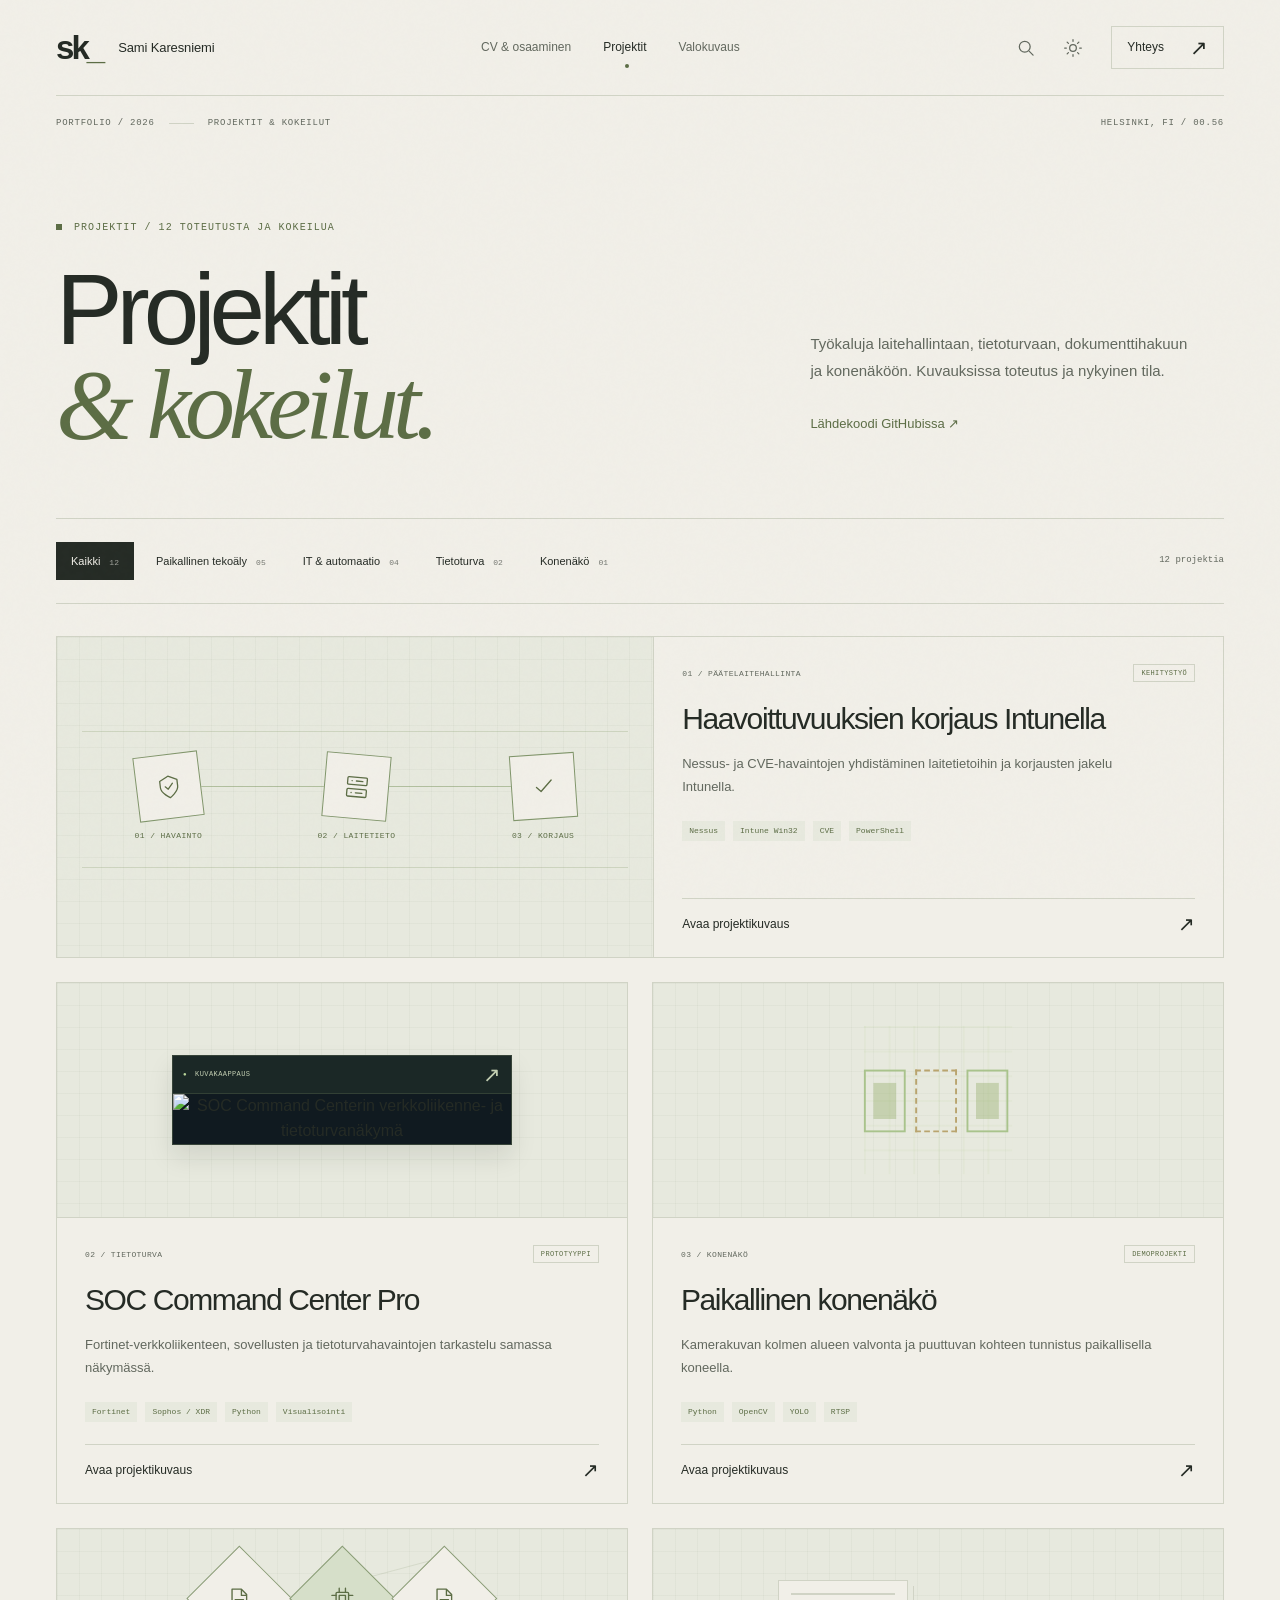
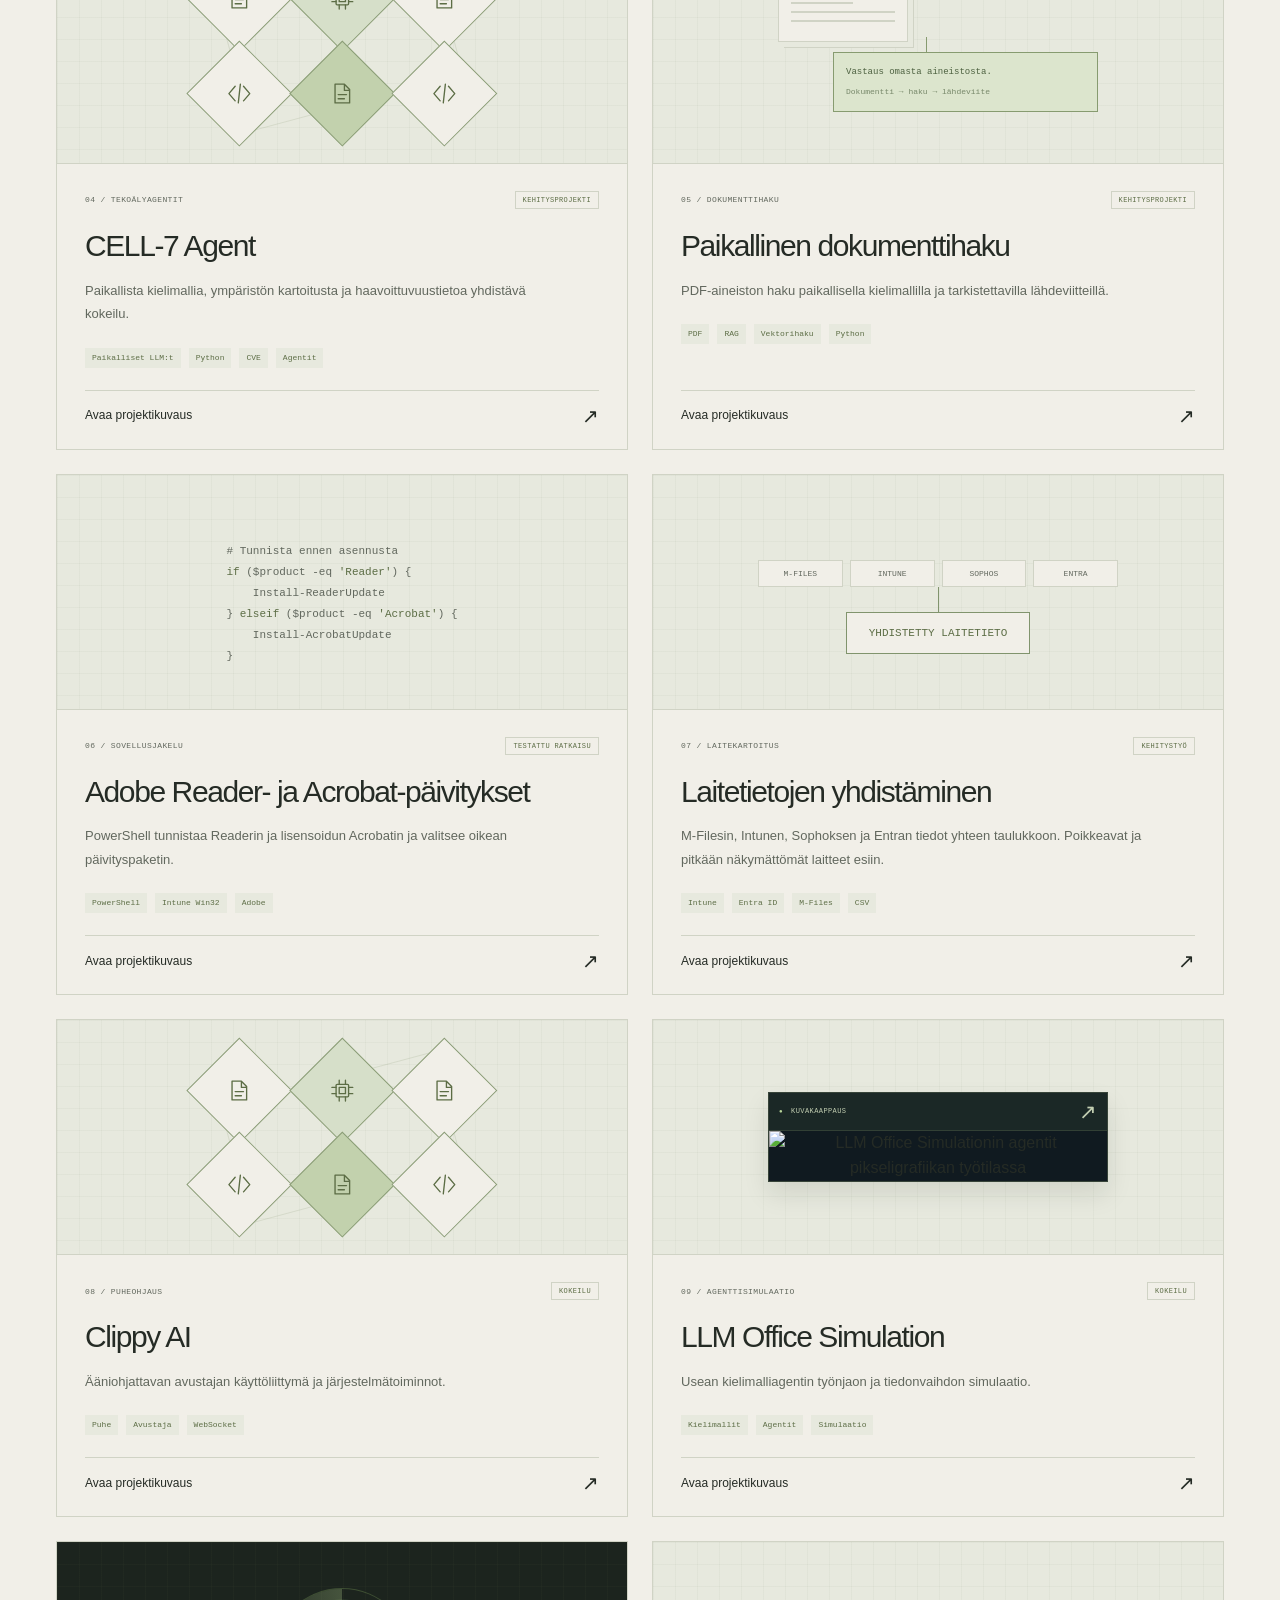
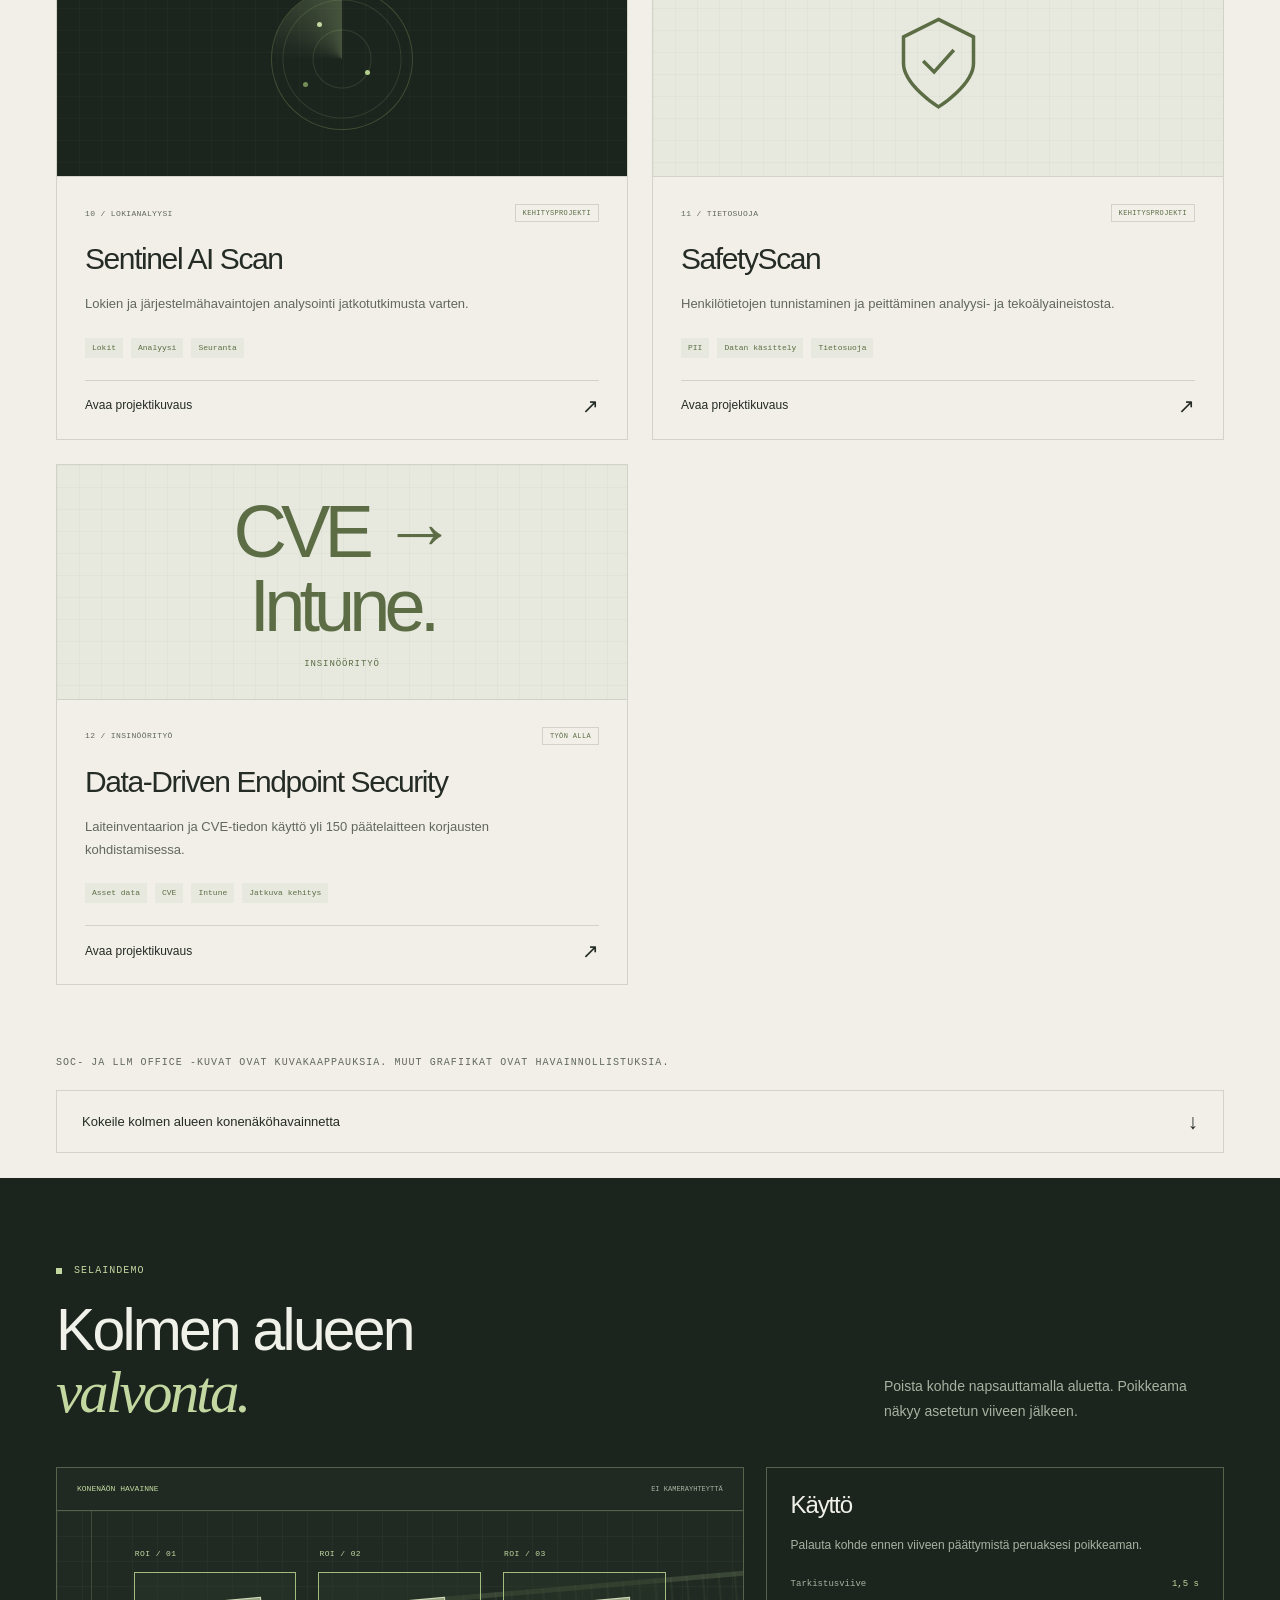
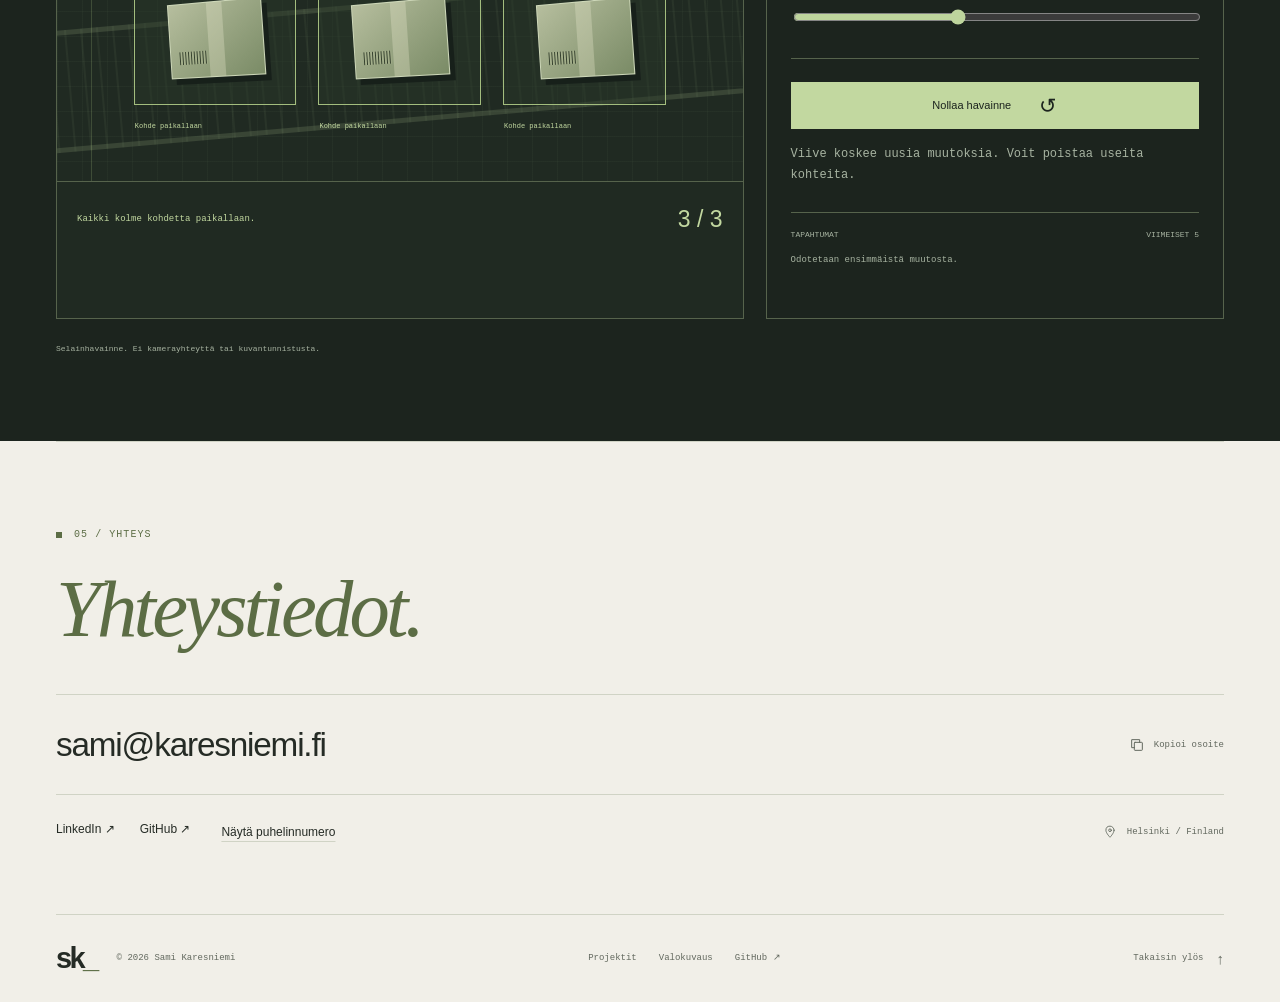
==== commit 9a3f9c07: "new update" ====
--- a/ai.html
+++ b/ai.html
@@ -1 +1,10 @@
-<!doctype html><html lang="fi"><head><meta charset="utf-8"><meta name="viewport" content="width=device-width,initial-scale=1"><meta name="theme-color" content="#f1efe8"><meta name="color-scheme" content="dark light"><title>Projektit — Sami Karesniemi</title><meta name="description" content="14 projektia: päätelaitehallinta, tietoturva, paikalliset AI-agentit, tietosuoja, konenäkö ja sulautetut järjestelmät."><meta property="og:title" content="Projektit — Sami Karesniemi"><meta property="og:description" content="14 projektia: päätelaitehallinta, tietoturva, paikalliset AI-agentit, tietosuoja, konenäkö ja sulautetut järjestelmät."><meta property="og:type" content="website"><meta property="og:locale" content="fi_FI"><link rel="icon" href="assets/favicon.svg" type="image/svg+xml"><link rel="stylesheet" href="style.css?v=20261019-contact"><link rel="stylesheet" href="portfolio.css?v=20261019-contact"><link rel="stylesheet" href="premium.css?v=20261019-contact"><link rel="stylesheet" href="editorial.css?v=20261019-contact"><link rel="stylesheet" href="usability.css?v=20261019-contact"><link rel="stylesheet" href="resume.css?v=20261019-contact"><script defer src="common.js?v=20261019-contact"></script><script defer src="projects.js?v=20261019-contact"></script><noscript><style>.menu-toggle,.project-filters{display:none}nav{display:flex;position:static;max-height:none;flex-basis:100%;flex-wrap:wrap}</style></noscript></head><body class="projects-page"><a class="skip-link" href="#main">Siirry sisältöön</a><header class="site-header"><a class="brand" href="index.html" aria-label="Sami Karesniemi, etusivu"><span class="brand-mark">sk<span>_</span></span><span>Sami Karesniemi</span></a><button class="menu-toggle" aria-expanded="false" aria-controls="navigation">Valikko <span aria-hidden="true">＋</span></button><nav id="navigation" aria-label="Päänavigaatio"><a href="index.html">CV &amp; osaaminen</a><a href="ai.html" aria-current="page">Projektit</a><a href="photography.html">Valokuvaus</a><a class="nav-contact" href="index.html#yhteys">Yhteys <span aria-hidden="true">↗</span></a></nav></header><main id="main" tabindex="-1"><section class="project-directory-hero" id="alku"><div class="section-wrap"><p class="eyebrow">PROJEKTIT / 14 VALITTUA TOTEUTUSTA</p><h1>Tekeminen<br><em>tarkemmin.</em></h1><p>Työprojekteja, omaa kehitystyötä ja prototyyppejä. Avaa projektista toteutus, teknologiat ja käytännön merkitys.</p><a class="text-link" href="index.html">CV & työkokemus <span aria-hidden="true">↗</span></a></div></section><div class="project-directory section-wrap" id="ohjelmistot"><div class="project-filters" role="group" aria-label="Suodata projekteja"><button class="project-filter active" type="button" data-project-filter="all" aria-pressed="true">Kaikki <span>14</span></button><button class="project-filter" type="button" data-project-filter="security" aria-pressed="false">Tietoturva <span>5</span></button><button class="project-filter" type="button" data-project-filter="ai" aria-pressed="false">Custom AI <span>5</span></button><button class="project-filter" type="button" data-project-filter="vision" aria-pressed="false">Konenäkö <span>3</span></button><button class="project-filter" type="button" data-project-filter="iot" aria-pressed="false">Sulautetut järjestelmät <span>1</span></button></div><p class="project-results" id="project-results" aria-live="polite" aria-atomic="true">14 projektia</p><section class="project-group" data-project-group="security" aria-labelledby="group-security"><div class="project-group-heading"><span>01</span><h2 id="group-security">Tietoturva & päätelaitteet</h2></div><details class="project-entry" id="thesis" data-project-category="security"><summary><div class="project-entry-heading"><h3>Data-Driven Endpoint Security</h3><span class="project-type">Insinöörityö</span></div><p>Laitekanta, haavoittuvuustieto ja Intune-korjaukset samaan hallintamalliin.</p><span class="project-entry-toggle" aria-hidden="true">＋</span></summary><div class="project-entry-body"><p class="project-official-title">Data-Driven Endpoint Security: Leveraging Asset Databases and CVE Feeds for Mass Remediation with Intune</p><p>Kehitän yritysverkkoon tietopohjaista haavoittuvuuksien hallintamallia. Yhdistän laitekannan tiedot, CVE-syötteet ja skannaushavainnot korjausten kohdistamiseen sekä Intunella tehtävään massajakeluun.</p><p class="project-impact"><strong>Käytännön merkitys</strong>Tavoitteena on tehdä korjaustarpeen tunnistamisesta, kohdistamisesta ja jälkitarkistuksesta toistettava ketju.</p><dl class="project-technologies"><dt>Teknologiat</dt><dd>Microsoft Intune · Tenable Nessus · CVE-syötteet · PowerShell · Laitekantatietokannat</dd></dl></div></details><details class="project-entry" id="remediation" data-project-category="security"><summary><div class="project-entry-heading"><h3>Haavoittuvuuksien massakorjaus</h3><span class="project-type">Työprojekti</span></div><p>Nessus-löydöksistä sovellusjakeluun ja päätelaitteiden koventamiseen.</p><span class="project-entry-toggle" aria-hidden="true">＋</span></summary><div class="project-entry-body"><p>Korjaan tuotantoympäristön haavoittuvuuksia Nessus-auditointien pohjalta. Työhön kuuluvat Intune Win32 -paketointi, tuotteen tunnistusskriptit, sovelluspakettien korvaavuussäännöt ja GPO-asetukset. Kohteina ovat esimerkiksi Adobe Acrobat, 7-Zip ja .NET.</p><p class="project-impact"><strong>Käytännön merkitys</strong>Tunnistus ohjaa oikean korjauksen oikealle tuotteelle. Readerin ja lisensoidun Acrobatin erottelu ratkaisi yhteisen asennuspolun lisenssiongelman.</p><dl class="project-technologies"><dt>Teknologiat</dt><dd>Intune Win32 · PowerShell · Active Directory / GPO · Nessus · Entra ID · Microsoft Graph API</dd></dl></div></details><details class="project-entry" id="soc" data-project-category="security"><summary><div class="project-entry-heading"><h3>SOC Command Center Pro</h3><span class="project-type">Kehitysprojekti</span></div><p>Paikallinen tietoturvan tilannekuva palomuuri- ja päätelaitedatasta.</p><span class="project-entry-toggle" aria-hidden="true">＋</span></summary><div class="project-entry-body"><p>Python-pohjainen SOC-työpöytä yhdistää FortiGaten ja Sophosin tietoturvadataa. Kokonaisuuteen kuuluvat lokien tallennus, verkko- ja käyttäjäpoikkeamien tunnistaminen, CVE-tiedon yhdistäminen laitehallintaan sekä liikenteen 3D-visualisointi.</p><p class="project-impact"><strong>Käytännön merkitys</strong>Yhteinen näkymä auttaa tutkimaan, mihin laitteeseen, yhteyteen tai haavoittuvuuteen havainto liittyy.</p><dl class="project-technologies"><dt>Teknologiat</dt><dd>Python · FortiGate API · Sophos Central / XDR API · SQLite · Socket.IO · HTML / CSS / JavaScript</dd></dl></div></details><details class="project-entry" id="isms" data-project-category="security"><summary><div class="project-entry-heading"><h3>ISO 27001: tekniset kontrollit</h3><span class="project-type">Työprojekti</span></div><p>Lokienhallintaa, pääsynhallintaa ja teknistä auditointivalmiutta.</p><span class="project-entry-toggle" aria-hidden="true">＋</span></summary><div class="project-entry-body"><p>Osallistun ISMS-tietoturvan hallintajärjestelmän teknisten kontrollien määrittelyyn, lokienhallinnan prosessien kehittämiseen ja auditointivalmiuden rakentamiseen yritysverkossa.</p><p class="project-impact"><strong>Käytännön merkitys</strong>Tekniset asetukset ja lokikäytännöt yhdistyvät dokumentoitaviin kontrolleihin ja auditoinnissa tarvittavaan näyttöön.</p><dl class="project-technologies"><dt>Teknologiat</dt><dd>ISO/IEC 27001 · ISMS · Lokienhallinta · Pääsynhallinta · Tekniset kontrollit</dd></dl></div></details><details class="project-entry" id="ad-lab" data-project-category="security"><summary><div class="project-entry-heading"><h3>Active Directory -tietoturvalaboratorio</h3><span class="project-type">Harjoitusympäristö</span></div><p>Eristetty yritysverkko segmentoinnin, hyökkäysketjujen ja lokituksen harjoitteluun.</p><span class="project-entry-toggle" aria-hidden="true">＋</span></summary><div class="project-entry-body"><p>Olen rakentanut usean virtuaalikoneen laboratorioympäristön. Harjoittelen siinä AD-palveluita, verkon segmentointia, hyökkäysketjujen simulointia sekä haavoittuvuuksien ja lokien analysointia.</p><p class="project-impact"><strong>Käytännön merkitys</strong>Eristetty ympäristö mahdollistaa tekniikoiden kokeilun ja havaintojen tutkimisen ennen niiden soveltamista työympäristöön.</p><dl class="project-technologies"><dt>Teknologiat</dt><dd>VMware Workstation Pro · Windows Server 2022 / AD / DNS / GPO · Windows 11 · Kali Linux · RHEL · Security Onion · Wireshark · Nmap · FortiGate · Cisco SG350X / SG200</dd></dl></div></details></section><section class="project-group" data-project-group="ai" aria-labelledby="group-ai"><div class="project-group-heading"><span>02</span><h2 id="group-ai">Custom AI & tietosuoja</h2></div><details class="project-entry" id="cell7" data-project-category="ai"><summary><div class="project-entry-heading"><h3>CELL-7</h3><span class="project-type">Kehitysprojekti</span></div><p>Paikallisia kielimalleja ja erikoistuneita työkaluja käyttävä tietoturva-agentti.</p><span class="project-entry-toggle" aria-hidden="true">＋</span></summary><div class="project-entry-body"><p>Rakennan paikallisesti ajettavaa kyberturvallisuusagenttia, joka yhdistää kielimallin, agenttityönkulut ja DefenseClaw-työkalut tietoturvatehtävien suorittamiseen ja analysointiin.</p><p class="project-impact"><strong>Käytännön merkitys</strong>Agentin päättely ja työkalujen käyttö voidaan toteuttaa ilman pilvipohjaisen kielimallin tarvetta.</p><dl class="project-technologies"><dt>Teknologiat</dt><dd>Python · LM Studio · Qwen 2.5 / Llama 3 / Gemma · Agenttityönkulut · DefenseClaw · PyTorch / AMD ROCm</dd></dl><a href="https://github.com/SamiKares/ai_agent_scanner0.7" target="_blank" rel="noopener noreferrer" title="GitHub-repositorio – avautuu uuteen välilehteen">GitHub-repositorio <span aria-hidden="true">↗</span><span class="sr-only"> (avautuu uuteen välilehteen)</span></a></div></details><details class="project-entry" id="sanitoija" data-project-category="ai"><summary><div class="project-entry-heading"><h3>Sanitoija</h3><span class="project-type">Kehitysprojekti</span></div><p>Arkaluonteisen aineiston siivous ja synteettisen testidatan tuottaminen.</p><span class="project-entry-toggle" aria-hidden="true">＋</span></summary><div class="project-entry-body"><p>Modulaarinen Python-työkalu anonymisoi aineistoa ja tuottaa synteettistä testidataa. Se tukee useita tiedostomuotoja sekä säännöllisiin lausekkeisiin ja datan käsittelyyn perustuvia sanitointistrategioita.</p><p class="project-impact"><strong>Käytännön merkitys</strong>Kehitys- ja testiaineistoa voidaan valmistella ilman alkuperäisten arkaluonteisten tietojen tarpeetonta käyttöä.</p><dl class="project-technologies"><dt>Teknologiat</dt><dd>Python · Regex · Datan anonymisointi · Synteettinen testidata</dd></dl></div></details><details class="project-entry" id="turvabotti" data-project-category="ai"><summary><div class="project-entry-heading"><h3>Turvabotti.com</h3><span class="project-type">Kehitysprojekti</span></div><p>Julkinen verkkokäyttöliittymä ja paikallinen kielimallipäättely.</p><span class="project-entry-toggle" aria-hidden="true">＋</span></summary><div class="project-entry-body"><p>Pilvi-lokaali hybridiarkkitehtuuri reitittää verkkopalvelun pyynnöt Cloudflaren kautta paikalliselle LM Studio -palvelimelle. Toteutukseen kuuluvat Workers-rajapinta, tunnelit, omat API-avaintarkistukset ja CORS-säännöt.</p><p class="project-impact"><strong>Käytännön merkitys</strong>Verkon kautta käytettävä käyttöliittymä ja omassa ympäristössä ajettava päättely toimivat saman palvelun osina.</p><dl class="project-technologies"><dt>Teknologiat</dt><dd>Cloudflare Pages · Cloudflare Workers · Cloudflare Tunnels · LM Studio · REST API · HTML / JavaScript</dd></dl></div></details><details class="project-entry" id="rag" data-project-category="ai"><summary><div class="project-entry-heading"><h3>Paikallinen RAG-dokumenttianalyysi</h3><span class="project-type">Kehitysprojekti</span></div><p>Talous- ja budjettiraporttien analyysi omalla koneella, lähdeviitteiden kanssa.</p><span class="project-entry-toggle" aria-hidden="true">＋</span></summary><div class="project-entry-body"><p>Paikallisesti ajettava Retrieval-Augmented Generation -sovellus hakee PDF-aineistosta vastaukseen liittyvän sisällön ja käyttää sitä kielimallin kontekstina. Käyttöliittymä on rakennettu Streamlitillä, haku LangChainilla ja ChromaDB:llä.</p><p class="project-impact"><strong>Käytännön merkitys</strong>Vastauksen rinnalle saadaan lähdeviite alkuperäiseen dokumenttiin. Aineisto ja päättely pysyvät paikallisessa ympäristössä.</p><dl class="project-technologies"><dt>Teknologiat</dt><dd>Python · LangChain · ChromaDB · Streamlit · Paikalliset kielimallit · RAG</dd></dl><a href="https://github.com/SamiKares/PDF_RAG" target="_blank" rel="noopener noreferrer" title="GitHub-repositorio – avautuu uuteen välilehteen">GitHub-repositorio <span aria-hidden="true">↗</span><span class="sr-only"> (avautuu uuteen välilehteen)</span></a></div></details><details class="project-entry" id="clippy" data-project-category="ai"><summary><div class="project-entry-heading"><h3>Clippy AI</h3><span class="project-type">Kehitysprojekti</span></div><p>Työpöytäassistentti, joka yhdistää näytön kontekstin ja paikallisen kielimallin.</p><span class="project-entry-toggle" aria-hidden="true">＋</span></summary><div class="project-entry-body"><p>Electron-pohjainen työpöytäavustaja käyttää paikallisia LLM-rajapintoja, funktiokutsuja ja näytön kontekstin lukemista. Node.js ja JavaScript yhdistävät avustajan käyttöliittymän järjestelmätoimintoihin.</p><p class="project-impact"><strong>Käytännön merkitys</strong>Avustaja saa tehtävän lisäksi työpöydän kontekstia ja voi käyttää ennalta määriteltyjä toimintoja.</p><dl class="project-technologies"><dt>Teknologiat</dt><dd>Electron · Node.js · JavaScript · Local LLM APIs · Function calling</dd></dl><a href="https://github.com/SamiKares/Clippy_Ai" target="_blank" rel="noopener noreferrer" title="GitHub-repositorio – avautuu uuteen välilehteen">GitHub-repositorio <span aria-hidden="true">↗</span><span class="sr-only"> (avautuu uuteen välilehteen)</span></a></div></details></section><section class="project-group" data-project-group="vision" aria-labelledby="group-vision"><div class="project-group-heading"><span>03</span><h2 id="group-vision">Konenäkö & Edge AI</h2></div><details class="project-entry" id="airguard" data-project-category="vision"><summary><div class="project-entry-heading"><h3>AirGuard Edge</h3><span class="project-type">Prototyyppi</span></div><p>Paikallinen RTSP-videoputki kohteiden, liikkeen ja asennon analyysiin.</p><span class="project-entry-toggle" aria-hidden="true">＋</span></summary><div class="project-entry-body"><p>Teollisuuden ja turvallisuusalan demopohja yhdistää matalan viiveen RTSP-videon, monivaiheisen tunnistuslogiikan ja YOLO-mallit. Kokonaisuuteen kuuluvat kohteiden tunnistus, pose estimation sekä tapahtumaliipaisimet VMS-integraatioita varten.</p><p class="project-impact"><strong>Käytännön merkitys</strong>Kamerasyötteen analyysi ja tapahtumien muodostaminen voidaan kokeilla paikallisella reunalaitteella. Hanwha-ympäristön integraatioita kehitetään prototyypin osana.</p><dl class="project-technologies"><dt>Teknologiat</dt><dd>Python · YOLO · GStreamer · OpenCV · RTSP · Hanwha Vision VMS</dd></dl></div></details><details class="project-entry" id="ppe" data-project-category="vision"><summary><div class="project-entry-heading"><h3>Suojavarusteiden konenäkövalvonta</h3><span class="project-type">Prototyyppi</span></div><p>Kypärien ja huomioliivien tunnistus videokuvasta.</p><span class="project-entry-toggle" aria-hidden="true">＋</span></summary><div class="project-entry-body"><p>Reaaliaikainen konenäkösovellus tunnistaa henkilökohtaisten suojavarusteiden käyttöä ja raportoi havaitsemistaan poikkeamista. Toteutus käyttää YOLOv8-mallia ja OpenCV-videonkäsittelyä.</p><p class="project-impact"><strong>Käytännön merkitys</strong>Toistuvan videon tarkastelun tueksi voidaan nostaa tapahtumia, jotka vaativat tarkempaa arviointia.</p><dl class="project-technologies"><dt>Teknologiat</dt><dd>Python · YOLOv8 · OpenCV · PPE-tunnistus</dd></dl></div></details><details class="project-entry" id="model-training" data-project-category="vision"><summary><div class="project-entry-heading"><h3>Omat konenäkömallit</h3><span class="project-type">Kehitysprojekti</span></div><p>Opetusdatasta arvioituun malliin ja reunalaitteelle vietäviin painoihin.</p><span class="project-entry-toggle" aria-hidden="true">＋</span></summary><div class="project-entry-body"><p>Rakennan koulutusputkia laadunvalvonnan ja inventaarion käyttötapauksiin. Työhön kuuluvat opetusdatan hallinta, YOLO-mallien koulutus, suorituskyvyn arviointi mAP-mittareilla ja mallipainojen vienti reunalaitteille.</p><p class="project-impact"><strong>Käytännön merkitys</strong>Tunnistusmalli voidaan sovittaa omaan kohteeseen ja arvioida ennen sen liittämistä laskentaan tai laadunvalvontaan.</p><dl class="project-technologies"><dt>Teknologiat</dt><dd>YOLOv8 · YOLO11 · Roboflow · Google Colab · PyTorch · mAP</dd></dl></div></details></section><section class="project-group" data-project-group="iot" aria-labelledby="group-iot"><div class="project-group-heading"><span>04</span><h2 id="group-iot">Sulautetut järjestelmät & IoT</h2></div><details class="project-entry" id="iot-dispenser" data-project-category="iot"><summary><div class="project-entry-heading"><h3>Automaattinen lääkeannostelija</h3><span class="project-type">IoT-prototyyppi</span></div><p>Tila-automaatti, optinen kalibrointi ja langaton tiedonsiirto sulautetussa järjestelmässä.</p><span class="project-entry-toggle" aria-hidden="true">＋</span></summary><div class="project-entry-body"><p>RP2040-pohjainen prototyyppi ohjaa askelmoottoria ja kalibroi liikkeen optisella sensorilla. Tila-automaatti koordinoi toimintaa, EEPROM säilyttää tietoa ja LoRaWAN mahdollistaa pitkän kantaman tiedonsiirron.</p><p class="project-impact"><strong>Käytännön merkitys</strong>Projekti yhdistää anturit, moottoriohjauksen, pysyväismuistin ja tiedonsiirron yhdeksi sulautetun ohjelmiston kokonaisuudeksi.</p><dl class="project-technologies"><dt>Teknologiat</dt><dd>C · Raspberry Pi Pico / RP2040 · Pico SDK · LoRaWAN · EEPROM · Optiset sensorit · Askelmoottorit</dd></dl></div></details></section><section class="legacy-projects" aria-labelledby="legacy-title"><h2 id="legacy-title">Muita koodikokeiluja.</h2><p>Aiemmat repositoriot säilyvät erillisinä linkkeinä.</p><ul><li id="office"><a href="https://github.com/SamiKares/LLMOfficeSimulation" target="_blank" rel="noopener noreferrer" title="LLM Office Simulation – avautuu uuteen välilehteen">LLM Office Simulation <span aria-hidden="true">↗</span><span class="sr-only"> (avautuu uuteen välilehteen)</span></a></li><li id="sentinel"><a href="https://github.com/SamiKares/SentinelAiScan" target="_blank" rel="noopener noreferrer" title="Sentinel AI Scan – avautuu uuteen välilehteen">Sentinel AI Scan <span aria-hidden="true">↗</span><span class="sr-only"> (avautuu uuteen välilehteen)</span></a></li><li id="safety"><a href="https://github.com/SamiKares/safetyscan" target="_blank" rel="noopener noreferrer" title="SafetyScan – avautuu uuteen välilehteen">SafetyScan <span aria-hidden="true">↗</span><span class="sr-only"> (avautuu uuteen välilehteen)</span></a></li></ul></section></div></main><footer class="site-footer section-wrap"><span>© <span id="year">2026</span> Sami Karesniemi</span><div class="footer-links"><a href="index.html">CV & osaaminen</a><a href="ai.html">Projektit</a><a href="photography.html">Valokuvaus</a></div><a href="#alku">Takaisin ylös ↑</a></footer></body></html>+<!doctype html>
+<html lang="fi"><head><meta charset="utf-8"><meta name="viewport" content="width=device-width,initial-scale=1"><meta name="theme-color" content="#f1efe8"><meta name="color-scheme" content="light dark"><title>Projektit — Sami Karesniemi</title><meta name="description" content="Laitehallinnan, tietoturvan, tekoälyn ja konenäön projektit. Mukana kolmen alueen selaindemo."><meta property="og:title" content="Projektit — Sami Karesniemi"><meta property="og:description" content="Laitehallinnan, tietoturvan, tekoälyn ja konenäön projektit. Mukana kolmen alueen selaindemo."><meta property="og:type" content="website"><meta property="og:locale" content="fi_FI"><link rel="icon" href="assets/favicon.svg" type="image/svg+xml"><link rel="preload" href="assets/fonts/sans.otf" as="font" type="font/otf" crossorigin><link rel="preload" href="assets/fonts/serif-italic.otf" as="font" type="font/otf" crossorigin><link rel="stylesheet" href="style.css?v=20261102-4"><script>try{if(localStorage.getItem('sk-theme')==='dark')document.documentElement.dataset.theme='dark'}catch(e){}</script><script src="common.js?v=20261102-4" defer></script><script defer src="projects-data.js?v=20261102-4"></script><script defer src="projects.js?v=20261102-4"></script><noscript><style>.menu-toggle,.palette-toggle,.theme-toggle,.system-tabs,.filters,#load-more,.project-open,.project-preview,.phone-contact{display:none!important}@media(max-width:700px){.site-header{flex-wrap:wrap;padding-block:18px}.navigation{display:flex;position:static;flex-basis:100%;padding:15px 0 0;box-shadow:none;border:0;gap:5px;flex-direction:row;justify-content:space-between}.navigation>a{font-size:11px;padding:10px 0;border:0}.navigation>a[aria-current=page]::after{display:none}}</style></noscript></head><body class="projects-page" id="alku"><a class="skip-link" href="#main">Siirry sisältöön</a><div class="progress-line" aria-hidden="true"></div>
+ <header class="site-header wrap"><a class="brand" href="index.html" aria-label="Sami Karesniemi, etusivu"><span class="brand-symbol">sk<span>_</span></span><span class="brand-name">Sami Karesniemi</span></a>
+ <nav id="navigation" class="navigation" aria-label="Päänavigaatio"><a href="index.html">CV & osaaminen</a><a href="ai.html" aria-current="page">Projektit</a><a href="photography.html">Valokuvaus</a></nav>
+ <div class="nav-actions"><button class="icon-button palette-toggle" aria-label="Etsi tai siirry sivulle. Pikanäppäin Ctrl K" title="Siirry · Ctrl K"><svg class="icon" viewBox="0 0 24 24" aria-hidden="true"><circle cx="10.5" cy="10.5" r="6.5"/><path d="m16 16 4.5 4.5"/></svg></button><button class="icon-button theme-toggle" aria-label="Ota tumma teema käyttöön" title="Vaihda teemaa"><svg class="icon" viewBox="0 0 24 24" aria-hidden="true"><circle cx="12" cy="12" r="4"/><path d="M12 2v2m0 16v2M2 12h2m16 0h2M5 5l1.5 1.5m11 11L19 19M5 19l1.5-1.5m11-11L19 5"/></svg></button><a class="nav-contact" href="index.html#yhteys">Yhteys <span class="arrow" aria-hidden="true">↗</span></a><button class="menu-toggle" aria-expanded="false" aria-controls="navigation">Valikko <span aria-hidden="true">＋</span></button></div></header><div class="page-meta wrap"><div class="page-meta-left"><span>Portfolio / 2026</span><span class="tiny-line" aria-hidden="true"></span><span>PROJEKTIT & KOKEILUT</span></div><span>Helsinki, FI <span class="clock" aria-label="Helsingin paikallinen aika"></span></span></div><main id="main" tabindex="-1"><section class="page-hero wrap"><div><p class="eyebrow">Projektit / 12 toteutusta ja kokeilua</p><h1>Projektit<br><em>& kokeilut.</em></h1></div><div class="page-hero-intro"><p>Työkaluja laitehallintaan, tietoturvaan, dokumenttihakuun ja konenäköön. Kuvauksissa toteutus ja nykyinen tila.</p><a class="text-link" href="https://github.com/SamiKares" target="_blank" rel="noopener noreferrer">Lähdekoodi GitHubissa ↗</a></div></section><section class="wrap" aria-label="Projektit"><noscript><p class="noscript">Projektien yhteenvedot ja GitHub-linkki toimivat ilman JavaScriptiä. Tarkemmat projektikuvaukset, suodatus ja selaindemo tarvitsevat JavaScriptin.</p></noscript><div class="project-tools"><div class="filters" role="group" aria-label="Suodata projekteja"><button class="filter" data-filter="all" aria-pressed="true">Kaikki<small>12</small></button><button class="filter" data-filter="ai" aria-pressed="false">Paikallinen tekoäly<small>05</small></button><button class="filter" data-filter="it" aria-pressed="false">IT & automaatio<small>04</small></button><button class="filter" data-filter="security" aria-pressed="false">Tietoturva<small>02</small></button><button class="filter" data-filter="vision" aria-pressed="false">Konenäkö<small>01</small></button></div><p class="filter-status" id="filter-status" role="status">12 projektia</p></div><div class="project-grid"><article class="project-card featured" id="remediation" data-category="it"><div class="project-art" aria-hidden="true"><div class="pipeline" aria-label="Haavoittuvuushavainto, yhdistetty laitetieto, hallittu korjaus"><div class="pipeline-node"><span class="node-shape"><svg class="icon" viewBox="0 0 24 24" aria-hidden="true"><path d="m12 2 8 4v6c0 5-8 10-8 10S4 17 4 12V6l8-4Z"/><path d="m8.5 11.5 2.5 2.5 4.5-5"/></svg></span><span>01 / HAVAINTO</span></div><div class="pipeline-node"><span class="node-shape"><svg class="icon" viewBox="0 0 24 24" aria-hidden="true"><rect x="3" y="3" width="18" height="7" rx="1"/><rect x="3" y="14" width="18" height="7" rx="1"/><path d="M7 6.5h.1M7 17.5h.1M11 6.5h6M11 17.5h6"/></svg></span><span>02 / LAITETIETO</span></div><div class="pipeline-node"><span class="node-shape"><svg class="icon" viewBox="0 0 24 24" aria-hidden="true"><path d="m5 12 4 4L19 6"/></svg></span><span>03 / KORJAUS</span></div></div></div><div class="project-body"><div class="project-meta"><span>01 / Päätelaitehallinta</span><span class="project-state">Kehitystyö</span></div><h2>Haavoittuvuuksien korjaus Intunella</h2><p>Nessus- ja CVE-havaintojen yhdistäminen laitetietoihin ja korjausten jakelu Intunella.</p><div class="tags"><span>Nessus</span><span>Intune Win32</span><span>CVE</span><span>PowerShell</span></div><button class="project-open" data-project="remediation" aria-haspopup="dialog" aria-label="Avaa projektikuvaus: Haavoittuvuuksien korjaus Intunella">Avaa projektikuvaus <span class="arrow" aria-hidden="true">↗</span></button></div></article><article class="project-card" id="soc" data-category="security"><div class="project-art screenshot-art"><button class="project-preview" data-project="soc" aria-haspopup="dialog" aria-label="Avaa kuvakaappaus ja projektikuvaus: SOC Command Center Pro"><span class="preview-topline"><span aria-hidden="true">●</span> Kuvakaappaus <span class="arrow" aria-hidden="true">↗</span></span><img src="assets/projects/soc-command-center-preview.webp" alt="SOC Command Centerin verkkoliikenne- ja tietoturvanäkymä" loading="lazy" decoding="async"></button></div><div class="project-body"><div class="project-meta"><span>02 / Tietoturva</span><span class="project-state">Prototyyppi</span></div><h2>SOC Command Center Pro</h2><p>Fortinet-verkkoliikenteen, sovellusten ja tietoturvahavaintojen tarkastelu samassa näkymässä.</p><div class="tags"><span>Fortinet</span><span>Sophos / XDR</span><span>Python</span><span>Visualisointi</span></div><button class="project-open" data-project="soc" aria-haspopup="dialog" aria-label="Avaa projektikuvaus: SOC Command Center Pro">Avaa projektikuvaus <span class="arrow" aria-hidden="true">↗</span></button></div></article><article class="project-card" id="vision" data-category="vision"><div class="project-art" aria-hidden="true"><div class="mini-vision" style="margin:auto;transform:scale(1.9)" aria-hidden="true"><i></i><i></i><i></i></div></div><div class="project-body"><div class="project-meta"><span>03 / Konenäkö</span><span class="project-state">Demoprojekti</span></div><h2>Paikallinen konenäkö</h2><p>Kamerakuvan kolmen alueen valvonta ja puuttuvan kohteen tunnistus paikallisella koneella.</p><div class="tags"><span>Python</span><span>OpenCV</span><span>YOLO</span><span>RTSP</span></div><button class="project-open" data-project="vision" aria-haspopup="dialog" aria-label="Avaa projektikuvaus: Paikallinen konenäkö">Avaa projektikuvaus <span class="arrow" aria-hidden="true">↗</span></button></div></article><article class="project-card" id="cell7" data-category="ai"><div class="project-art" aria-hidden="true"><div class="agent-art" aria-hidden="true"><i><svg class="icon" viewBox="0 0 24 24" aria-hidden="true"><path d="M5 3h9l5 5v13H5V3Z M14 3v6h5M8 13h8M8 17h6"/></svg></i><i><svg class="icon" viewBox="0 0 24 24" aria-hidden="true"><rect x="6" y="6" width="12" height="12" rx="1"/><path d="M9 2v4m6-4v4M9 18v4m6-4v4M2 9h4m-4 6h4M18 9h4m-4 6h4"/><rect x="9" y="9" width="6" height="6"/></svg></i><i><svg class="icon" viewBox="0 0 24 24" aria-hidden="true"><path d="M5 3h9l5 5v13H5V3Z M14 3v6h5M8 13h8M8 17h6"/></svg></i><i><svg class="icon" viewBox="0 0 24 24" aria-hidden="true"><path d="m8 5-6 7 6 7m8-14 6 7-6 7m-3-16-2 18"/></svg></i><i><svg class="icon" viewBox="0 0 24 24" aria-hidden="true"><path d="M5 3h9l5 5v13H5V3Z M14 3v6h5M8 13h8M8 17h6"/></svg></i><i><svg class="icon" viewBox="0 0 24 24" aria-hidden="true"><path d="m8 5-6 7 6 7m8-14 6 7-6 7m-3-16-2 18"/></svg></i></div></div><div class="project-body"><div class="project-meta"><span>04 / Tekoälyagentit</span><span class="project-state">Kehitysprojekti</span></div><h2>CELL-7 Agent</h2><p>Paikallista kielimallia, ympäristön kartoitusta ja haavoittuvuustietoa yhdistävä kokeilu.</p><div class="tags"><span>Paikalliset LLM:t</span><span>Python</span><span>CVE</span><span>Agentit</span></div><button class="project-open" data-project="cell7" aria-haspopup="dialog" aria-label="Avaa projektikuvaus: CELL-7 Agent">Avaa projektikuvaus <span class="arrow" aria-hidden="true">↗</span></button></div></article><article class="project-card" id="rag" data-category="ai"><div class="project-art" aria-hidden="true"><div class="rag-art"><div class="rag-document"><i></i><i></i><i></i><i></i></div><div class="rag-answer">Vastaus omasta aineistosta.<small>Dokumentti → haku → lähdeviite</small></div></div></div><div class="project-body"><div class="project-meta"><span>05 / Dokumenttihaku</span><span class="project-state">Kehitysprojekti</span></div><h2>Paikallinen dokumenttihaku</h2><p>PDF-aineiston haku paikallisella kielimallilla ja tarkistettavilla lähdeviitteillä.</p><div class="tags"><span>PDF</span><span>RAG</span><span>Vektorihaku</span><span>Python</span></div><button class="project-open" data-project="rag" aria-haspopup="dialog" aria-label="Avaa projektikuvaus: Paikallinen dokumenttihaku">Avaa projektikuvaus <span class="arrow" aria-hidden="true">↗</span></button></div></article><article class="project-card" id="adobe" data-category="it"><div class="project-art" aria-hidden="true"><pre class="art-code"># Tunnista ennen asennusta
+<strong>if</strong> ($product -eq <strong>'Reader'</strong>) {
+    Install-ReaderUpdate
+} <strong>elseif</strong> ($product -eq <strong>'Acrobat'</strong>) {
+    Install-AcrobatUpdate
+}</pre></div><div class="project-body"><div class="project-meta"><span>06 / Sovellusjakelu</span><span class="project-state">Testattu ratkaisu</span></div><h2>Adobe Reader- ja Acrobat-päivitykset</h2><p>PowerShell tunnistaa Readerin ja lisensoidun Acrobatin ja valitsee oikean päivityspaketin.</p><div class="tags"><span>PowerShell</span><span>Intune Win32</span><span>Adobe</span></div><button class="project-open" data-project="adobe" aria-haspopup="dialog" aria-label="Avaa projektikuvaus: Adobe Reader- ja Acrobat-päivitykset">Avaa projektikuvaus <span class="arrow" aria-hidden="true">↗</span></button></div></article><article class="project-card" id="asset" data-category="it"><div class="project-art" aria-hidden="true"><div class="asset-art"><span>M-FILES</span><span>INTUNE</span><span>SOPHOS</span><span>ENTRA</span></div><div class="asset-result">YHDISTETTY LAITETIETO</div></div><div class="project-body"><div class="project-meta"><span>07 / Laitekartoitus</span><span class="project-state">Kehitystyö</span></div><h2>Laitetietojen yhdistäminen</h2><p>M-Filesin, Intunen, Sophoksen ja Entran tiedot yhteen taulukkoon. Poikkeavat ja pitkään näkymättömät laitteet esiin.</p><div class="tags"><span>Intune</span><span>Entra ID</span><span>M-Files</span><span>CSV</span></div><button class="project-open" data-project="asset" aria-haspopup="dialog" aria-label="Avaa projektikuvaus: Laitetietojen yhdistäminen">Avaa projektikuvaus <span class="arrow" aria-hidden="true">↗</span></button></div></article><article class="project-card" id="clippy" data-category="ai"><div class="project-art" aria-hidden="true"><div class="agent-art" aria-hidden="true"><i><svg class="icon" viewBox="0 0 24 24" aria-hidden="true"><path d="M5 3h9l5 5v13H5V3Z M14 3v6h5M8 13h8M8 17h6"/></svg></i><i><svg class="icon" viewBox="0 0 24 24" aria-hidden="true"><rect x="6" y="6" width="12" height="12" rx="1"/><path d="M9 2v4m6-4v4M9 18v4m6-4v4M2 9h4m-4 6h4M18 9h4m-4 6h4"/><rect x="9" y="9" width="6" height="6"/></svg></i><i><svg class="icon" viewBox="0 0 24 24" aria-hidden="true"><path d="M5 3h9l5 5v13H5V3Z M14 3v6h5M8 13h8M8 17h6"/></svg></i><i><svg class="icon" viewBox="0 0 24 24" aria-hidden="true"><path d="m8 5-6 7 6 7m8-14 6 7-6 7m-3-16-2 18"/></svg></i><i><svg class="icon" viewBox="0 0 24 24" aria-hidden="true"><path d="M5 3h9l5 5v13H5V3Z M14 3v6h5M8 13h8M8 17h6"/></svg></i><i><svg class="icon" viewBox="0 0 24 24" aria-hidden="true"><path d="m8 5-6 7 6 7m8-14 6 7-6 7m-3-16-2 18"/></svg></i></div></div><div class="project-body"><div class="project-meta"><span>08 / Puheohjaus</span><span class="project-state">Kokeilu</span></div><h2>Clippy AI</h2><p>Ääniohjattavan avustajan käyttöliittymä ja järjestelmätoiminnot.</p><div class="tags"><span>Puhe</span><span>Avustaja</span><span>WebSocket</span></div><button class="project-open" data-project="clippy" aria-haspopup="dialog" aria-label="Avaa projektikuvaus: Clippy AI">Avaa projektikuvaus <span class="arrow" aria-hidden="true">↗</span></button></div></article><article class="project-card" id="office" data-category="ai"><div class="project-art screenshot-art"><button class="project-preview" data-project="office" aria-haspopup="dialog" aria-label="Avaa kuvakaappaus ja projektikuvaus: LLM Office Simulation"><span class="preview-topline"><span aria-hidden="true">●</span> Kuvakaappaus <span class="arrow" aria-hidden="true">↗</span></span><img src="assets/projects/llm-office-simulation-preview.webp" alt="LLM Office Simulationin agentit pikseligrafiikan työtilassa" loading="lazy" decoding="async"></button></div><div class="project-body"><div class="project-meta"><span>09 / Agenttisimulaatio</span><span class="project-state">Kokeilu</span></div><h2>LLM Office Simulation</h2><p>Usean kielimalliagentin työnjaon ja tiedonvaihdon simulaatio.</p><div class="tags"><span>Kielimallit</span><span>Agentit</span><span>Simulaatio</span></div><button class="project-open" data-project="office" aria-haspopup="dialog" aria-label="Avaa projektikuvaus: LLM Office Simulation">Avaa projektikuvaus <span class="arrow" aria-hidden="true">↗</span></button></div></article><article class="project-card" id="sentinel" data-category="security"><div class="project-art radar-art" aria-hidden="true"><div class="mini-radar" aria-hidden="true"></div></div><div class="project-body"><div class="project-meta"><span>10 / Lokianalyysi</span><span class="project-state">Kehitysprojekti</span></div><h2>Sentinel AI Scan</h2><p>Lokien ja järjestelmähavaintojen analysointi jatkotutkimusta varten.</p><div class="tags"><span>Lokit</span><span>Analyysi</span><span>Seuranta</span></div><button class="project-open" data-project="sentinel" aria-haspopup="dialog" aria-label="Avaa projektikuvaus: Sentinel AI Scan">Avaa projektikuvaus <span class="arrow" aria-hidden="true">↗</span></button></div></article><article class="project-card" id="safety" data-category="ai"><div class="project-art" aria-hidden="true"><svg class="shield-art" viewBox="0 0 24 26" aria-hidden="true"><path d="m12 2 8 4v6c0 5-8 10-8 10S4 17 4 12V6l8-4Z"/><path d="m8.5 11.5 2.5 2.5 4.5-5"/></svg></div><div class="project-body"><div class="project-meta"><span>11 / Tietosuoja</span><span class="project-state">Kehitysprojekti</span></div><h2>SafetyScan</h2><p>Henkilötietojen tunnistaminen ja peittäminen analyysi- ja tekoälyaineistosta.</p><div class="tags"><span>PII</span><span>Datan käsittely</span><span>Tietosuoja</span></div><button class="project-open" data-project="safety" aria-haspopup="dialog" aria-label="Avaa projektikuvaus: SafetyScan">Avaa projektikuvaus <span class="arrow" aria-hidden="true">↗</span></button></div></article><article class="project-card" id="thesis" data-category="it"><div class="project-art" aria-hidden="true"><div class="thesis-art">CVE →<br>Intune.<span>INSINÖÖRITYÖ</span></div></div><div class="project-body"><div class="project-meta"><span>12 / Insinöörityö</span><span class="project-state">Työn alla</span></div><h2>Data-Driven Endpoint Security</h2><p>Laiteinventaarion ja CVE-tiedon käyttö yli 150 päätelaitteen korjausten kohdistamisessa.</p><div class="tags"><span>Asset data</span><span>CVE</span><span>Intune</span><span>Jatkuva kehitys</span></div><button class="project-open" data-project="thesis" aria-haspopup="dialog" aria-label="Avaa projektikuvaus: Data-Driven Endpoint Security">Avaa projektikuvaus <span class="arrow" aria-hidden="true">↗</span></button></div></article></div><p class="micro" style="margin-bottom:20px">SOC- ja LLM Office -kuvat ovat kuvakaappauksia. Muut grafiikat ovat havainnollistuksia.</p><a class="demo-link" href="#lab"><span>Kokeile kolmen alueen konenäköhavainnetta</span><span class="arrow" aria-hidden="true">↓</span></a></section><section class="lab-section" id="lab" aria-labelledby="lab-title"><div class="wrap"><div class="section-heading"><div><p class="eyebrow">Selaindemo</p><h2 id="lab-title">Kolmen alueen<br><em>valvonta.</em></h2></div><p>Poista kohde napsauttamalla aluetta. Poikkeama näkyy asetetun viiveen jälkeen.</p></div><div class="lab-grid"><div class="lab-window"><div class="lab-toolbar"><span>KONENÄÖN HAVAINNE</span><span>EI KAMERAYHTEYTTÄ</span></div><div class="demo-scene"><button class="roi" data-roi="0" aria-pressed="false" aria-label="Poista kohde alueelta 01"><span class="roi-id">ROI / 01</span><span class="demo-object" aria-hidden="true"></span><span class="roi-status">Kohde paikallaan</span></button><button class="roi" data-roi="1" aria-pressed="false" aria-label="Poista kohde alueelta 02"><span class="roi-id">ROI / 02</span><span class="demo-object" aria-hidden="true"></span><span class="roi-status">Kohde paikallaan</span></button><button class="roi" data-roi="2" aria-pressed="false" aria-label="Poista kohde alueelta 03"><span class="roi-id">ROI / 03</span><span class="demo-object" aria-hidden="true"></span><span class="roi-status">Kohde paikallaan</span></button></div><div class="lab-output" role="status" aria-live="polite"><span id="demo-status">Kaikki kolme kohdetta paikallaan.</span><strong id="demo-count">3 / 3</strong></div></div><div class="lab-settings"><h3>Käyttö</h3><p>Palauta kohde ennen viiveen päättymistä peruaksesi poikkeaman.</p><div class="delay-row"><label for="demo-delay">Tarkistusviive <output for="demo-delay" id="delay-value">1,5 s</output></label><input id="demo-delay" type="range" min="500" max="3000" step="100" value="1500"></div><button class="button light" id="demo-reset">Nollaa havainne <span class="arrow" aria-hidden="true">↺</span></button><p class="lab-hint">Viive koskee uusia muutoksia. Voit poistaa useita kohteita.</p><div class="demo-log"><div class="demo-log-title"><span>TAPAHTUMAT</span><span>VIIMEISET 5</span></div><ol class="event-log" id="event-log" aria-live="polite"><li>Odotetaan ensimmäistä muutosta.</li></ol></div></div></div><p class="lab-note">Selainhavainne. Ei kamerayhteyttä tai kuvantunnistusta.</p></div></section><section class="contact-section wrap" id="yhteys" aria-labelledby="contact-title"><p class="eyebrow">05 / Yhteys</p><div class="contact-heading"><h2 id="contact-title"><em>Yhteystiedot.</em></h2></div><div class="contact-email-row"><a class="contact-email" href="mailto:sami@karesniemi.fi">sami@karesniemi.fi</a><button class="copy-email" data-copy="sami@karesniemi.fi" aria-label="Kopioi sähköpostiosoite"><svg class="icon" viewBox="0 0 24 24" aria-hidden="true"><rect x="8" y="8" width="12" height="12" rx="1"/><path d="M16 8V4H4v12h4"/></svg><span>Kopioi osoite</span></button></div><div class="contact-bottom"><div class="contact-links"><a href="https://www.linkedin.com/in/sami-karesniemi/" target="_blank" rel="noopener noreferrer">LinkedIn ↗</a><a href="https://github.com/SamiKares" target="_blank" rel="noopener noreferrer">GitHub ↗</a><span class="phone-contact" aria-live="polite"><button class="phone-reveal" data-reveal-phone>Näytä puhelinnumero</button></span></div><span class="contact-location"><svg class="icon" viewBox="0 0 24 24" aria-hidden="true"><path d="M19 9c0 5-7 12-7 12S5 14 5 9a7 7 0 1 1 14 0Z"/><circle cx="12" cy="9" r="2.3"/></svg> Helsinki / Finland</span></div></section></main><footer class="site-footer wrap"><div class="footer-brand"><a class="brand-symbol" href="index.html" aria-label="Etusivu">sk<span>_</span></a><span>© 2026 Sami Karesniemi</span></div><nav class="footer-nav" aria-label="Alatunniste"><a href="ai.html">Projektit</a><a href="photography.html">Valokuvaus</a><a href="https://github.com/SamiKares" target="_blank" rel="noopener noreferrer">GitHub ↗</a></nav><a class="back-top" href="#alku">Takaisin ylös <span class="arrow" aria-hidden="true">↑</span></a></footer><dialog id="palette" class="palette" aria-label="Etsi tai siirry"><div class="palette-search"><svg class="icon" viewBox="0 0 24 24" aria-hidden="true"><circle cx="10.5" cy="10.5" r="6.5"/><path d="m16 16 4.5 4.5"/></svg><label class="sr-only" for="palette-input">Etsi sivuja ja projekteja</label><input id="palette-input" type="search" placeholder="Minne seuraavaksi?" autocomplete="off"><button data-close-dialog aria-label="Sulje haku">Esc</button></div><p class="palette-label">SIVUT & PROJEKTIT</p><ul class="palette-results" id="palette-results"></ul><div class="palette-foot"><span>↑ ↓ selaa · Enter avaa</span><span>Ctrl / ⌘ K avaa</span></div></dialog><div class="toast" role="status" aria-live="polite"></div><dialog id="project-dialog" aria-labelledby="dialog-title"><div class="dialog-top"><p class="micro" id="dialog-category"></p><button class="dialog-close" data-close-dialog>Sulje <span class="arrow" aria-hidden="true">×</span></button></div><div class="dialog-content"><h2 id="dialog-title"></h2><p class="dialog-lead" id="dialog-intro"></p><div id="dialog-body"></div><div class="dialog-actions" id="dialog-actions"></div></div></dialog></body></html>
--- a/style.css
+++ b/style.css
@@ -1,8 +1,64 @@
-@charset "UTF-8";
-:root{--bg:#0b0b0b;--surface:#161616;--surface-2:#202020;--line:#303030;--text:#f4f2ec;--muted:#aaa8a2;--accent:#f1eee6;--dark:#121212;--mono:"SFMono-Regular",Consolas,"Liberation Mono",monospace;--sans:"Inter","Arial",sans-serif}
-*{box-sizing:border-box}html{scroll-behavior:smooth;scroll-padding-top:100px}body{margin:0;background:var(--bg);color:var(--text);font-family:var(--sans);-webkit-font-smoothing:antialiased;font-size:16px;line-height:1.6}::selection{background:var(--accent);color:var(--bg)}a{color:inherit;text-decoration:none}button{font:inherit;color:inherit;cursor:pointer}button,a{-webkit-tap-highlight-color:transparent}button{border:0}button:focus-visible,a:focus-visible{outline:2px solid var(--accent);outline-offset:5px}h1,h2,h3,p{margin:0}h1,h2,h3{font-weight:500;line-height:1.08;letter-spacing:-.045em}h2{font-size:clamp(30px,3.5vw,49px)}h3{font-size:29px}p{color:var(--muted)}em{font-family:Georgia,"Times New Roman",serif;font-weight:400;letter-spacing:-.055em;color:var(--accent)}.section-wrap{width:min(1320px,calc(100% - 96px));margin-inline:auto}.section-space{padding-block:112px}.eyebrow{font:11px/1.5 var(--mono);letter-spacing:.13em;color:var(--accent);margin-bottom:26px}.mono{font:10px/1.5 var(--mono);letter-spacing:.05em}.muted{color:var(--muted)}.signal-dot{display:inline-block;width:6px;height:6px;background:var(--accent);border-radius:50%;flex-shrink:0}.skip-link{position:fixed;top:10px;left:10px;padding:12px;background:var(--accent);color:var(--bg);transform:translateY(-200%);z-index:20}.skip-link:focus{transform:translateY(0)}.sr-only{position:absolute;width:1px;height:1px;padding:0;margin:-1px;overflow:hidden;clip:rect(0,0,0,0);white-space:nowrap;border:0}.site-header{height:96px;display:flex;align-items:center;justify-content:space-between;width:min(1440px,100%);padding-inline:48px;margin-inline:auto;border-bottom:1px solid var(--line)}.brand{display:flex;align-items:center;gap:15px;font-size:14px;font-weight:600;letter-spacing:-.02em}.brand-mark{font-size:31px;font-weight:700;letter-spacing:-.08em;line-height:1}.brand-mark span{color:var(--accent)}nav{display:flex;align-items:center;gap:32px;font-size:13px}nav a{color:var(--muted);transition:color .2s}nav a:hover{color:var(--accent)}nav .nav-contact{color:var(--text);border:1px solid var(--line);padding:9px 16px;display:flex;align-items:center;gap:24px}.menu-toggle{display:none}.hero{min-height:740px;padding-top:85px;padding-bottom:62px;display:grid;grid-template-columns:1.06fr 1fr;gap:65px;align-items:center}.hero .eyebrow{display:flex;align-items:center;gap:9px;margin-bottom:29px}h1{font-size:clamp(55px,6.4vw,92px);line-height:1.01;letter-spacing:-.067em}.hero-description{max-width:430px;margin-top:28px;font-size:16px;line-height:1.7}.hero-actions{margin-top:30px;display:flex;align-items:center;gap:28px}.button{display:inline-flex;align-items:center;justify-content:space-between;gap:30px;padding:14px 22px;font-size:13px;font-weight:600;border:1px solid transparent;transition:background .2s,transform .2s}.button:hover{transform:translateY(-2px)}.button-primary{color:var(--dark);background:var(--accent)}.button-primary:hover{background:#ffffff}.text-link{font-size:13px;display:inline-flex;gap:14px;align-items:center}.text-link:hover{color:var(--accent)}.hero-caption{display:flex;justify-content:space-between;gap:15px;font:9px/1.6 var(--mono);letter-spacing:.05em;color:#989898;margin-top:56px;max-width:460px}.hero-visual{border:1px solid #494949;position:relative;background:#202020;transform:rotate(-1.3deg);margin-top:5px;box-shadow:18px 20px 0 -1px var(--bg),18px 20px 0 0 #323232}.visual-head{display:flex;align-items:center;justify-content:space-between;gap:12px;padding:18px 18px 17px;font:9px/1.5 var(--mono);letter-spacing:.03em;color:var(--muted);border-bottom:1px solid var(--line)}.visual-head>span:first-child{display:flex;align-items:center;gap:7px;color:var(--accent)}.vision-scene{height:340px;position:relative;overflow:hidden;background:radial-gradient(ellipse at center,#323232 0,#1e1e1e 75%)}.scene-grid{position:absolute;inset:0;background-image:linear-gradient(#9191910d 1px,transparent 1px),linear-gradient(90deg,#9191910d 1px,transparent 1px);background-size:24px 24px;transform:perspective(600px) rotateX(23deg) scale(1.15)}.conveyor{position:absolute;height:130px;left:-15%;right:-15%;top:110px;transform:rotate(-12deg);background:repeating-linear-gradient(90deg,#3d3d3d 0,#3d3d3d 2px,#333333 2px,#333333 18px);border-block:8px solid #565656;box-shadow:0 12px 0 #1a1a1a,0 13px 0 #4a4a4a}.conveyor-line{position:absolute;inset:10px 0;border-block:1px solid #87878755}.belt-arrow{font:22px var(--mono);color:#bdbdbd29;letter-spacing:11px;position:absolute;bottom:20px;left:20px;white-space:nowrap}.vision-object{position:absolute;width:103px;height:122px;top:103px;border:1px solid var(--accent);transform:rotate(-12deg);z-index:2}.object-one{left:9%;top:147px}.object-two{left:39%;top:113px}.object-three{left:69%;top:80px}.object-label{position:absolute;font:8px var(--mono);top:-19px;background:var(--accent);color:var(--bg);padding:3px 5px;left:-1px;white-space:nowrap}.parcel{width:73px;height:81px;position:absolute;left:14px;top:18px;background:linear-gradient(120deg,#969696,#757575);box-shadow:5px 6px 0 #565656;transform:skewY(3deg);border:1px solid #adadad}.parcel:before{content:"";height:100%;width:14px;position:absolute;left:27px;top:0;background:#b3b3b380}.parcel:after{content:"";position:absolute;left:0;top:21px;width:100%;height:1px;background:#5f5f5f}.parcel span{position:absolute;bottom:13px;left:10px;width:25px;height:17px;background:repeating-linear-gradient(90deg,#c1c1c1 0 1px,#4f4f4f 1px 3px)}.vision-object i{position:absolute;width:9px;height:9px;background:var(--accent);border-radius:50%;top:50%;left:50%;transform:translate(-50%,-50%);box-shadow:0 0 0 6px #f1eee615}.vision-object b{font:8px var(--mono);position:absolute;bottom:-16px;right:0;color:var(--accent)}.scene-cross{position:absolute;color:#828282;font:18px var(--mono)}.cross-1{left:25px;top:19px}.cross-2{right:25px;bottom:25px}.scene-coordinate{position:absolute;right:20px;top:18px;color:#868686;font:8px/1.8 var(--mono)}.scene-label{position:absolute;bottom:20px;left:20px;color:#ababab;font:8px var(--mono);letter-spacing:.12em}.scene-corner{position:absolute;width:12px;height:12px;border-color:#f1eee655;border-style:solid}.corner-tl{top:13px;left:13px;border-width:1px 0 0 1px}.corner-tr{top:13px;right:13px;border-width:1px 1px 0 0}.corner-bl{bottom:13px;left:13px;border-width:0 0 1px 1px}.corner-br{bottom:13px;right:13px;border-width:0 1px 1px 0}.scan-line{position:absolute;left:0;right:0;height:1px;top:20%;background:#f1eee666;box-shadow:0 0 25px 3px #f1eee611;animation:scan 7s linear infinite;pointer-events:none}@keyframes scan{0%{top:5%;opacity:0}15%{opacity:1}90%{opacity:1}100%{top:95%;opacity:0}}.vision-bottom{display:flex;justify-content:space-between;align-items:center;padding:18px 23px;background:#252525;border-top:1px solid var(--line)}.vision-bottom strong{font-size:35px;letter-spacing:-.04em;display:block;line-height:1.3}.vision-bottom strong span{font-size:16px;color:#8a8a8a;font-weight:400}.visual-status{font:10px var(--mono);display:flex;align-items:center;gap:8px;color:var(--accent)}.visual-footer{display:flex;justify-content:space-between;gap:10px;padding:13px 19px;font:9px/1.5 var(--mono);color:#9e9e9e;border-top:1px solid #3f3f3f}.visual-footer a{color:var(--accent)}.expertise-strip{border-block:1px solid var(--line);color:var(--muted)}.expertise-strip>div{display:flex;align-items:center;justify-content:space-between;gap:25px;padding-block:25px;font:11px/1.5 var(--mono)}.expertise-strip span{white-space:nowrap}.section-heading{display:flex;align-items:flex-end;justify-content:space-between;gap:50px;margin-bottom:40px}.section-heading .eyebrow{margin-bottom:18px}.section-heading>p{max-width:350px;font-size:14px;line-height:1.8;padding-bottom:2px}.project-filters{display:flex;gap:7px;flex-wrap:wrap;margin-bottom:28px}.filter{background:transparent;border:1px solid var(--line);padding:9px 16px;color:var(--muted);font-size:12px;transition:.2s}.filter span{font:9px var(--mono);margin-left:8px;opacity:.65}.filter:hover{border-color:#858585;color:var(--text)}.filter.active{background:var(--accent);border-color:var(--accent);color:var(--dark)}.project-grid{display:grid;grid-template-columns:1fr 1fr;gap:22px}.project-card{border:1px solid var(--line);background:#191919;min-width:0;transition:border-color .2s}.project-card:hover{border-color:#575757}.project-card[hidden]{display:none!important}.project-featured{grid-column:1/-1;display:grid;grid-template-columns:1.1fr 1fr}.project-featured .project-content{padding:39px;display:flex;flex-direction:column;align-items:flex-start;justify-content:center}.project-content{padding:28px 30px 24px}.project-meta{display:flex;align-items:center;justify-content:space-between;gap:15px;font:9px/1.6 var(--mono);letter-spacing:.06em;color:var(--muted);margin-bottom:23px;width:100%;flex-wrap:wrap}.status-tag{color:var(--accent);border:1px solid #585858;padding:3px 7px;letter-spacing:0;white-space:nowrap}.status-tag.neutral{color:var(--muted);border-color:var(--line)}.project-content h3{margin-bottom:17px}.project-featured h3{font-size:38px}.project-content>p{font-size:14px;line-height:1.8;max-width:480px}.tags{display:flex;flex-wrap:wrap;gap:8px;list-style:none;padding:0;margin:22px 0 25px}.tags li{font:10px/1.6 var(--mono);color:#a8a8a8;background:#262626;padding:4px 9px}.project-open{display:flex;align-items:center;justify-content:space-between;gap:32px;background:transparent;padding:15px 0 0;border-top:1px solid var(--line);font-size:12px;width:100%;text-align:left}.project-open span{color:var(--accent);font-size:20px}.project-open:hover{color:var(--accent)}.demo-panel{background:#242424;padding:24px 30px;min-width:0;display:flex;flex-direction:column;justify-content:center}.panel-label{font:9px/1.7 var(--mono);color:#a6a6a6;display:flex;justify-content:space-between;letter-spacing:.04em}.panel-label>span:last-child{font-size:20px;color:var(--accent)}.demo-stage{position:relative;display:flex;gap:17px;align-items:center;justify-content:space-between;min-height:205px;margin:12px 0 8px;padding:0 10px}.demo-belt{position:absolute;left:-30px;right:-30px;top:68px;height:95px;background:repeating-linear-gradient(90deg,#3c3c3c 0,#3c3c3c 2px,#333333 2px,#333333 15px);border-block:5px solid #545454}.demo-slot{position:relative;width:30%;height:124px;border:1px solid #f1eee677;display:flex;align-items:center;justify-content:center;transition:border-color .25s}.roi-label{position:absolute;top:-20px;left:0;font:9px var(--mono);color:var(--accent)}.demo-box{width:65%;height:75px;background:linear-gradient(135deg,#a2a2a2,#767676);box-shadow:4px 4px 0 #575757;position:relative;transition:opacity .25s,transform .25s}.demo-box:before{content:"";position:absolute;left:43%;width:14%;height:100%;background:#c2c2c26b}.demo-box:after{content:"";position:absolute;width:25%;height:12px;bottom:13px;left:13%;background:repeating-linear-gradient(90deg,#c1c1c1 0 1px,#545454 1px 3px)}.slot-status{position:absolute;bottom:-24px;font:8px var(--mono);color:var(--muted);white-space:nowrap}.demo-slot.missing{border-color:#dcaa76;border-style:dashed}.demo-slot.missing .demo-box{opacity:0;transform:translateY(-12px)}.demo-slot.missing .roi-label,.demo-slot.missing .slot-status{color:#eeb984}.demo-output{padding:13px 14px;display:flex;align-items:center;gap:10px;border:1px solid #4b4b4b;font:10px/1.6 var(--mono);color:var(--accent);background:#1e1e1e;min-height:45px}.demo-output.warning{border-color:#916a42;color:#f3c590;background:#2b231b}.demo-output.warning .signal-dot{background:#f3c590}.demo-controls{display:flex;gap:24px;align-items:center;margin:16px 0 0}.button-small{background:#f1eee6;color:var(--dark);padding:10px 14px;font-size:11px;gap:20px}.reset-button{padding:8px 0;background:none;font-size:11px;color:#bbbbbb;text-decoration:underline;text-underline-offset:3px}.demo-note{font-size:10px;line-height:1.7;margin-top:17px;color:#a7a7a7;max-width:390px}.project-art{height:255px;background:#232323;position:relative;overflow:hidden;border-bottom:1px solid var(--line);padding:25px 28px}.art-caption{font:9px var(--mono);letter-spacing:.08em;color:#a3a3a3}.source-row{display:flex;justify-content:space-between;gap:8px;margin-top:26px;position:relative;z-index:1}.source-row span{font:9px var(--mono);background:#2f2f2f;border:1px solid #505050;padding:9px 11px;color:#cccccc}.merge-lines{height:32px;width:72%;margin:auto;border:1px solid #636363;border-top:0;position:relative}.merge-lines:after{content:"";position:absolute;width:1px;height:17px;background:#8b8b8b;bottom:-18px;left:50%}.asset-result{position:relative;z-index:1;display:flex;align-items:center;gap:15px;width:85%;margin:16px auto 0;border:1px solid #787878;background:#2d2d2d;padding:12px 15px;font-size:13px}.asset-result small{font:9px/1.8 var(--mono);color:#a0a0a0;display:block}.mini-icon{font-size:26px;color:var(--accent);line-height:1}.result-check{color:var(--accent);margin-left:auto}.data-bars{display:flex;align-items:flex-end;gap:6px;height:32px;position:absolute;left:25px;right:25px;bottom:0;opacity:.3}.data-bars i{flex:1;background:#787878;height:15px}.data-bars i:nth-child(3n){height:25px}.data-bars i:nth-child(2n){height:10px}.data-bars i:nth-child(5n){height:31px}.terminal-art{background:#202020;padding:0}.terminal-bar{display:flex;justify-content:space-between;align-items:center;padding:12px 20px;background:#292929;font:9px var(--mono);color:#979797}.terminal-bar span:first-child{font-size:7px;letter-spacing:4px;color:#6f6f6f}.terminal-art pre{font:11px/1.9 var(--mono);padding:19px 25px;margin:0;color:#cccccc;white-space:pre-wrap;overflow-wrap:anywhere}.code-comment{color:#8f8f8f}.code-green{color:var(--accent)}.code-purple{color:#b2b2b2}.terminal-foot{position:absolute;bottom:12px;left:25px;right:25px;display:flex;gap:22px;font:9px var(--mono);color:#f1eee6}.project-wide{grid-column:1/-1;display:grid;grid-template-columns:1fr 1fr}.project-wide .project-art{height:100%;min-height:290px;border-bottom:0;border-right:1px solid var(--line)}.project-wide .project-content{padding:32px 36px}.telemetry-art{background:#212121;display:flex;flex-direction:column;justify-content:center}.network-art{width:100%;max-height:260px}.projects-footnote{font-size:11px;line-height:1.7;margin-top:24px;max-width:800px;color:#999999}.skills-section{background:#eeeae2;color:#1b1b1b}.skills-section .eyebrow{color:#616161}.skills-section .section-heading>p{color:#5d5d5d}.skill-row{display:grid;grid-template-columns:55px 1fr 1.5fr 50px;gap:26px;align-items:center;border-top:1px solid #c3c3c3;padding:30px 0}.skill-row:last-child{border-bottom:1px solid #c3c3c3}.skill-number{font:12px var(--mono);color:#7a7a7a}.skill-row h3{font-size:23px;letter-spacing:-.035em;line-height:1.2}.skill-row p{font-size:13px;line-height:1.8;color:#5a5a5a;max-width:495px}.skill-symbol{font-size:31px;color:#828282;text-align:right}.about-section{display:grid;grid-template-columns:.8fr 1.2fr;gap:100px;align-items:center}.portrait-wrap{position:relative;border:1px solid var(--line);background:#dcdcdc;overflow:hidden}.portrait-wrap img{display:block;width:100%;height:440px;object-fit:cover;object-position:50% 30%;filter:grayscale(1);mix-blend-mode:multiply}.portrait-caption{background:#232323;position:relative;display:flex;justify-content:space-between;gap:10px;padding:16px 20px;font:9px/1.5 var(--mono);letter-spacing:.06em;color:var(--muted)}.about-copy h2{margin-bottom:28px}.about-copy p{max-width:560px;font-size:14px;line-height:1.9;margin-bottom:18px}.about-copy .eyebrow{font:11px/1.5 var(--mono);margin-bottom:23px}.about-copy .about-lead{color:var(--text);font-size:18px;line-height:1.65}.about-principles{display:flex;flex-wrap:wrap;gap:8px 19px;padding-block:14px 23px;font:10px/1.6 var(--mono);color:var(--accent)}.about-copy .text-link{margin-top:5px}.contact-section{border-block:1px solid #464646;display:flex;justify-content:space-between;align-items:center;padding-block:70px;background:radial-gradient(ellipse at 85% 80%,#2c2c2c 0,transparent 70%)}.contact-section h2{font-size:clamp(34px,4.3vw,60px);line-height:1.1}.contact-section p:not(.eyebrow){font-size:14px;margin-top:25px;line-height:1.8}.contact-section .button{margin-top:28px}.contact-mark{font-size:165px;font-weight:700;letter-spacing:-.1em;color:#3d3d3d;line-height:1;padding-right:30px}.contact-mark span{color:#838383}.site-footer{padding-block:31px;display:flex;justify-content:space-between;gap:20px;align-items:center;font:9px/1.7 var(--mono);color:#999999}.site-footer a:hover{color:var(--accent)}dialog{width:min(800px,calc(100% - 32px));max-height:90dvh;padding:0;border:1px solid #5d5d5d;color:var(--text);background:#1e1e1e;box-shadow:0 24px 140px #00000088}dialog::backdrop{background:#090909d9;backdrop-filter:blur(5px)}.dialog-inner{padding:48px;position:relative}.dialog-close{margin-left:auto;display:flex;align-items:center;gap:15px;background:transparent;font-size:12px;padding:5px 0 20px;color:var(--muted)}.dialog-close span{font-size:25px;line-height:1}.dialog-inner h2{font-size:40px;margin-bottom:20px;max-width:590px}.dialog-inner .eyebrow{margin-bottom:15px}.dialog-lead{font-size:17px;color:#cdcdcd;line-height:1.8;margin-bottom:24px}.case-block{border-top:1px solid #404040;padding:21px 0}.case-block h3{font-size:17px;letter-spacing:-.02em;margin-bottom:10px;color:var(--accent)}.case-block p{font-size:14px;line-height:1.85}.dialog-bottom{display:flex;justify-content:space-between;gap:16px;font-size:12px;border-top:1px solid var(--line);padding-top:24px;flex-wrap:wrap}.dialog-bottom>span{color:var(--muted)}.dialog-bottom a{color:var(--accent)}.noscript-note{padding:20px 48px;font-size:12px}
-@media(min-width:1600px){.hero{min-height:800px}.vision-scene{height:380px}.object-one{top:170px}.object-two{top:136px}.object-three{top:103px}.conveyor{top:135px}.hero-visual{max-width:590px}}
-@media(max-width:1100px){.section-wrap{width:calc(100% - 64px)}.site-header{padding-inline:32px}.hero{gap:38px;min-height:690px;padding-top:65px}h1{font-size:clamp(53px,6.4vw,76px)}.hero-description{font-size:15px}.hero-actions{gap:18px}.hero-actions .button{padding:13px 16px;gap:20px}.hero-visual{box-shadow:12px 14px 0 -1px var(--bg),12px 14px 0 0 #323232}.vision-scene{height:300px}.vision-object{width:82px;height:106px}.parcel{width:57px;height:68px;left:11px}.object-one{left:7%;top:140px}.object-two{left:38%;top:111px}.object-three{left:69%;top:81px}.visual-head{font-size:8px;padding:14px 12px}.visual-head>span:last-child{font-size:7px}.visual-status{font-size:8px}.visual-footer{font-size:8px}.hero-caption{font-size:8px}.expertise-strip>div{font-size:9px;gap:15px}.section-space{padding-block:85px}.project-featured .project-content{padding:28px}.project-featured h3{font-size:31px}.project-content{padding:25px}.demo-panel{padding-inline:22px}.demo-stage{gap:12px;padding:0}.demo-belt{left:-22px;right:-22px}.project-meta{font-size:8px}.project-content h3{font-size:25px}.source-row span{padding:8px 7px;font-size:8px}.asset-result{width:95%;font-size:12px}.terminal-art pre{font-size:10px;padding-inline:19px}.about-section{gap:60px}.portrait-wrap img{height:405px}.portrait-caption{padding-inline:13px;font-size:8px}.skill-row{grid-template-columns:32px 1fr 1.5fr 35px;gap:20px}.skill-row h3{font-size:21px}.contact-mark{font-size:130px}}
-@media(max-width:800px){html{scroll-padding-top:30px}.section-wrap{width:calc(100% - 40px)}.site-header{height:78px;padding-inline:20px;position:relative}.brand{font-size:13px}.brand-mark{font-size:29px}.menu-toggle{display:flex;align-items:center;gap:15px;background:transparent;font-size:12px;padding:9px 0 9px 15px}.menu-toggle>span{color:var(--accent);font-size:19px}nav{display:none;position:absolute;top:77px;left:0;right:0;padding:20px;flex-direction:column;align-items:stretch;background:#1e1e1e;border-bottom:1px solid var(--line);z-index:5;gap:0}nav.open{display:flex}nav a{padding:13px 4px}nav .nav-contact{margin-top:10px;justify-content:space-between;padding:12px}.hero{grid-template-columns:1fr;padding-top:58px;padding-bottom:60px;gap:45px;min-height:0}.hero-copy{max-width:620px}h1{font-size:clamp(57px,10.5vw,84px)}.hero-description{max-width:460px}.hero-caption{margin-top:35px;max-width:490px;font-size:9px}.hero-visual{width:calc(100% - 13px);max-width:550px;justify-self:center;transform:rotate(-.7deg);margin-bottom:8px}.vision-scene{height:310px}.vision-object{width:100px;height:112px}.parcel{width:70px;height:76px;left:13px}.object-one{left:9%;top:137px}.object-two{left:39%;top:107px}.object-three{left:69%;top:77px}.visual-head{padding:15px 18px;font-size:9px}.visual-head>span:last-child{font-size:8px}.visual-status{font-size:10px}.visual-footer{font-size:9px}.expertise-strip>div{flex-wrap:wrap;justify-content:flex-start;gap:14px 25px;font-size:10px;padding-block:22px}.section-heading{display:block;margin-bottom:30px}.section-heading>p{margin-top:22px;max-width:510px}.section-space{padding-block:70px}h2{font-size:36px}.project-featured{grid-template-columns:1fr}.project-featured .project-content{padding:28px}.project-featured .project-content h3{font-size:33px}.demo-panel{padding:23px 28px}.demo-stage{max-width:500px;width:100%;margin-inline:auto;min-height:211px}.demo-slot{height:124px}.demo-box{width:65%;max-width:105px}.demo-belt{left:-28px;right:-28px}.demo-note{max-width:100%;font-size:11px}.panel-label{font-size:9px}.project-meta{font-size:9px}.project-grid{gap:20px}.project-card:not(.project-featured):not(.project-wide) .project-content{padding:23px}.project-art{height:235px;padding-inline:18px}.source-row{gap:4px}.source-row span{font-size:7px;padding:8px 5px}.asset-result{padding:9px 10px;gap:9px;font-size:11px;width:100%}.asset-result small{font-size:8px}.terminal-art{padding:0}.terminal-bar{padding:12px;font-size:8px}.terminal-art pre{font-size:8px;padding:19px 13px;line-height:2}.terminal-foot{left:13px;font-size:7px;gap:11px}.project-wide{grid-template-columns:1fr 1.2fr}.project-wide .project-content{padding:26px}.project-wide .project-art{padding:18px}.project-wide .project-content h3{font-size:25px}.project-wide .project-content>p{font-size:13px}.tags{gap:6px}.tags li{font-size:9px;padding:3px 7px}.skill-row{grid-template-columns:28px 1fr 30px;gap:15px}.skill-row h3{font-size:23px}.skill-row p{grid-column:2;max-width:100%;font-size:14px}.skill-symbol{grid-row:1;grid-column:3}.skill-number{grid-row:1}.about-section{grid-template-columns:.9fr 1.1fr;gap:35px}.portrait-wrap img{height:390px}.portrait-caption{flex-direction:column;gap:3px}.about-copy h2{font-size:33px}.about-copy .about-lead{font-size:16px}.about-copy p{font-size:13px}.contact-section{padding-block:52px}.contact-section h2{font-size:37px}.contact-mark{font-size:85px;padding-right:10px}.site-footer{flex-wrap:wrap;font-size:8px;padding-block:26px}.site-footer>span:nth-child(2){display:none}.dialog-inner{padding:28px}.dialog-inner h2{font-size:32px}}
-@media(max-width:540px){h1{font-size:clamp(49px,12.5vw,68px)}.hero .eyebrow{font-size:9px;letter-spacing:.1em}.hero{gap:38px;padding-top:43px}.hero-description{font-size:15px;margin-top:24px;line-height:1.8}.hero-actions{gap:21px;margin-top:25px}.hero-actions .button{font-size:12px;padding:13px 15px;gap:20px}.hero-actions .text-link{font-size:12px;gap:8px}.hero-caption{font-size:7px;gap:7px;margin-top:30px}.hero-visual{width:calc(100% - 10px)}.vision-scene{height:260px}.conveyor{height:108px;top:100px}.vision-object{width:75px;height:92px}.parcel{width:52px;height:60px;left:10px;top:14px}.parcel:before{left:20px;width:10px}.parcel span{left:8px;width:20px;height:12px}.object-one{left:7%;top:133px}.object-two{left:38%;top:106px}.object-three{left:69%;top:79px}.object-label{font-size:6px;top:-16px;padding:3px}.vision-object b{font-size:7px}.visual-head{font-size:8px;padding:14px 12px}.visual-head>span:last-child{font-size:6px}.visual-footer{font-size:7px;padding:12px}.vision-bottom{padding:14px 16px}.vision-bottom .mono{font-size:8px}.vision-bottom strong{font-size:30px}.visual-status{font-size:8px;gap:6px}.scene-coordinate{font-size:7px}.scene-label{font-size:7px}.expertise-strip>div{gap:12px 20px;font-size:9px}.section-space{padding-block:58px}h2{font-size:33px}.section-heading>p{font-size:13px}.project-filters{gap:6px;margin-bottom:22px}.filter{font-size:10px;padding:8px 11px}.filter span{font-size:8px;margin-left:5px}.project-grid{grid-template-columns:1fr}.project-featured .project-content{padding:26px 23px}.project-featured h3{font-size:32px}.project-wide{grid-template-columns:1fr}.project-wide .project-art{height:240px;min-height:0;border-right:0;border-bottom:1px solid var(--line)}.project-wide .project-content{padding:26px 23px}.project-wide .project-content>p{font-size:14px}.project-art{height:245px}.source-row{gap:8px;padding-inline:5px}.source-row span{font-size:8px;padding:9px 7px}.asset-result{width:90%;font-size:12px;margin-top:18px;padding:12px}.asset-result small{font-size:8px}.merge-lines{height:31px}.terminal-art pre{font-size:10px;padding:20px 22px;line-height:1.9}.terminal-bar{font-size:9px;padding:12px 20px}.terminal-foot{font-size:8px;left:22px;gap:20px}.project-content h3,.project-wide .project-content h3{font-size:28px}.demo-panel{padding:20px}.panel-label{font-size:7px}.demo-stage{min-height:193px;gap:12px}.demo-slot{height:108px}.demo-belt{left:-20px;right:-20px;top:61px;height:85px}.demo-box{height:65px;width:67%}.roi-label{font-size:8px}.slot-status{font-size:7px}.demo-output{font-size:9px;padding:12px}.demo-note{font-size:10px}.button-small{font-size:10px}.demo-controls{gap:20px}.about-section{grid-template-columns:1fr;gap:36px}.portrait-wrap{max-width:430px}.portrait-wrap img{height:auto;max-height:400px;object-fit:cover;aspect-ratio:1.05;object-position:50% 28%}.portrait-caption{flex-direction:row;gap:10px;font-size:8px}.about-copy h2{font-size:38px}.about-copy .about-lead{font-size:18px}.about-copy p{font-size:14px}.about-principles{font-size:9px;gap:10px 16px}.contact-section{padding-block:42px}.contact-section h2{font-size:34px}.contact-section>div:first-child{position:relative;z-index:1}.contact-mark{display:none}.contact-section .eyebrow{margin-bottom:20px}.contact-section .button{font-size:12px}.skill-row{padding-block:24px;grid-template-columns:25px 1fr 27px;gap:12px}.skill-row h3{font-size:22px}.skill-row p{font-size:13px}.skill-symbol{font-size:26px}.dialog-inner{padding:22px}.dialog-inner h2{font-size:30px}.dialog-lead{font-size:15px}.case-block p{font-size:13px}.dialog-close{padding-bottom:24px}.site-footer{gap:10px}.projects-footnote{font-size:10px}}
-@media(prefers-reduced-motion:reduce){html{scroll-behavior:auto}*,*:before,*:after{animation:none!important;transition:none!important}}
+@font-face{font-family:SK Sans;src:url('assets/fonts/sans.otf') format('opentype');font-display:swap;font-weight:400}
+@font-face{font-family:SK Sans;src:url('assets/fonts/sans-bold.otf') format('opentype');font-display:swap;font-weight:700}
+@font-face{font-family:SK Serif;src:url('assets/fonts/serif-italic.otf') format('opentype');font-display:swap;font-style:italic}
+@font-face{font-family:SK Mono;src:url('assets/fonts/mono.otf') format('opentype');font-display:swap}
+:root{--paper:#f1efe8;--paper-rgb:241,239,232;--ink:#252b25;--sub:#62685e;--olive:#5c6d45;--line:#d0d3c5;--soft:#e7e9de;--dark:#1c241e;--dark-2:#242e26;--light:#f0f1e8;--green:#c2d8a0;--muted-light:#a7b3a1;--sans:'SK Sans',Arial,sans-serif;--serif:'SK Serif',Georgia,serif;--mono:'SK Mono',monospace;--ease:cubic-bezier(.2,.65,.2,1)}
+*{box-sizing:border-box}html{scroll-behavior:smooth;scroll-padding-top:105px}body{margin:0;background:var(--paper);color:var(--ink);font-family:var(--sans);font-size:16px;line-height:1.55;-webkit-font-smoothing:antialiased}body::before{content:'';position:fixed;inset:0;pointer-events:none;z-index:8;opacity:.035;background-image:url("data:image/svg+xml,%3Csvg viewBox='0 0 160 160' xmlns='http://www.w3.org/2000/svg'%3E%3Cfilter id='n'%3E%3CfeTurbulence type='fractalNoise' baseFrequency='.78' numOctaves='3' stitchTiles='stitch'/%3E%3C/filter%3E%3Cpath fill='%23000' filter='url(%23n)' opacity='.45' d='M0 0h160v160H0z'/%3E%3C/svg%3E")}::selection{background:#c3d3ac;color:#20281d}h1,h2,h3,h4,p,figure{margin:0}h1,h2,h3,h4{font-weight:400;letter-spacing:-.047em;line-height:1.05}h2{font-size:clamp(38px,4.6vw,67px)}h3{font-size:28px}em{font-family:var(--serif);font-weight:400;color:var(--olive)}a{color:inherit;text-decoration:none}button,input{font:inherit;color:inherit}button{cursor:pointer}button,a,input{touch-action:manipulation;-webkit-tap-highlight-color:transparent}button{border:0;background:none}a:focus-visible,button:focus-visible,input:focus-visible,summary:focus-visible{outline:2px solid var(--olive);outline-offset:5px}img{display:block;max-width:100%;height:auto}svg{display:block}button svg,.icon{width:20px;height:20px;flex-shrink:0;fill:none;stroke:currentColor;stroke-width:1.5;stroke-linecap:round;stroke-linejoin:round}ul,ol{padding:0;list-style:none}.wrap{width:min(1320px,calc(100% - 112px));margin-inline:auto}.section{padding-block:110px}.eyebrow,.micro{font:10px/1.5 var(--mono);letter-spacing:.105em;text-transform:uppercase}.eyebrow{display:flex;align-items:center;gap:12px;color:var(--olive);margin-bottom:27px}.eyebrow::before{content:'';width:6px;height:6px;background:currentColor}.micro{color:var(--sub)}.muted{color:var(--sub)}.sr-only{position:absolute!important;width:1px;height:1px;overflow:hidden;clip:rect(0,0,0,0);white-space:nowrap}.skip-link{position:fixed;left:20px;top:10px;transform:translateY(-150%);z-index:100;padding:12px 18px;background:var(--ink);color:var(--paper)}.skip-link:focus{transform:none}.button{display:inline-flex;justify-content:space-between;align-items:center;gap:28px;padding:16px 21px;min-height:54px;font-size:13px;border:1px solid var(--ink);transition:background .25s,color .25s,transform .25s var(--ease)}.button:hover{transform:translateY(-2px)}.button.primary{background:var(--ink);color:var(--paper)}.button.primary:hover{background:var(--olive);border-color:var(--olive)}.button.light{background:var(--green);color:var(--dark);border-color:var(--green)}.button.outline{border-color:var(--line)}.text-link{display:inline-flex;align-items:center;gap:16px;font-size:13px;padding-block:8px;border-bottom:1px solid transparent;transition:gap .25s,color .25s}.text-link:hover{color:var(--olive);gap:22px}.arrow{font-family:Arial,sans-serif;font-size:21px;line-height:1}.round-arrow{display:grid;place-items:center;border:1px solid var(--line);border-radius:50%;width:43px;height:43px;transition:transform .3s,background .3s;flex-shrink:0}.progress-line{position:fixed;left:0;top:0;height:2px;background:var(--olive);width:0;z-index:80;pointer-events:none}
+/* The same editorial frame holds all three parts of the portfolio. */
+.site-header{position:relative;z-index:30;display:flex;align-items:center;justify-content:space-between;gap:25px;min-height:96px;border-bottom:1px solid var(--line)}.brand{display:flex;gap:16px;align-items:center}.brand-symbol{font-size:33px;letter-spacing:-.09em;font-weight:700;line-height:1}.brand-symbol span{color:var(--olive)}.brand-name{font-size:13px;line-height:1.2;letter-spacing:-.01em}.brand-name small{display:block;font:8px/1.6 var(--mono);letter-spacing:.1em;text-transform:uppercase;color:var(--sub);margin-top:5px}.navigation{display:flex;align-items:center;gap:32px}.navigation>a{font-size:12px;color:var(--sub);position:relative;padding-block:12px}.navigation>a[aria-current=page]{color:var(--ink)}.navigation>a[aria-current=page]::after{content:'';position:absolute;width:4px;height:4px;bottom:1px;left:50%;border-radius:50%;background:var(--olive)}.navigation>a:hover{color:var(--olive)}.nav-actions{display:flex;align-items:center;gap:8px}.icon-button{width:39px;height:39px;display:grid;place-items:center;color:var(--sub);border:1px solid transparent;border-radius:50%;transition:background .2s,color .2s}.icon-button:hover{color:var(--ink);background:var(--soft)}.nav-contact{font-size:12px;border:1px solid var(--line);padding:10px 15px;display:flex;gap:26px;align-items:center;margin-left:11px}.nav-contact:hover{background:var(--soft)}.menu-toggle{display:none}.keyboard-hint{font:9px var(--mono);border:1px solid var(--line);padding:3px 5px}.menu-backdrop{display:none}.page-meta{display:flex;justify-content:space-between;gap:20px;padding-block:21px;font:9px/1.5 var(--mono);letter-spacing:.085em;color:var(--sub);text-transform:uppercase}.page-meta .clock{font-variant-numeric:tabular-nums}.page-meta-left{display:flex;gap:14px;align-items:center}.tiny-line{height:1px;width:25px;background:var(--line)}
+/* Intro: a quiet typographic side and an explorable system drawing. */
+.hero{display:grid;grid-template-columns:1.04fr 1fr;gap:42px;padding-top:49px;padding-bottom:69px;align-items:center;min-height:646px}.identity{display:flex;align-items:center;gap:13px;margin-bottom:32px}.identity img{width:43px;height:43px;border-radius:50%;object-fit:cover;object-position:50% 28%;filter:grayscale(1);border:1px solid var(--line)}.identity .micro{color:var(--olive);font-size:9px}.identity span{display:block;font-size:11px;color:var(--sub);margin-top:3px}.hero h1{font-size:clamp(76px,7.6vw,112px);letter-spacing:-.065em;line-height:.92}.hero h1 em{display:block;font-size:1.04em;letter-spacing:-.055em;margin-top:5px}.hero-role{font:10px/1.7 var(--mono);letter-spacing:.025em;color:var(--olive);margin-top:25px;max-width:470px}.hero-lead{font-size:16px;line-height:1.75;max-width:482px;color:var(--sub);margin-top:18px}.hero-actions{display:flex;flex-wrap:wrap;align-items:center;gap:27px;margin-top:29px}.hero-small-note{font:9px var(--mono);color:var(--sub);margin-top:26px;display:flex;align-items:center;gap:9px}.hero-small-note::before{content:'';width:15px;height:1px;background:var(--olive)}.system-panel{position:relative;align-self:center;min-width:0;margin-top:0}.system-topline{display:flex;justify-content:space-between;align-items:center;gap:15px;font:8px/1.5 var(--mono);color:var(--sub);letter-spacing:.09em;text-transform:uppercase;padding:13px 0;border-block:1px solid var(--line)}.system-id{color:var(--olive);display:flex;gap:8px;align-items:center}.system-id::before{content:'+';font-size:15px}.system-stage{position:relative;min-height:375px;background-image:linear-gradient(var(--line) 1px,transparent 1px),linear-gradient(90deg,var(--line) 1px,transparent 1px);background-size:34px 34px;background-position:center;isolation:isolate;overflow:hidden}.system-stage::before{content:'';position:absolute;inset:0;background:radial-gradient(ellipse at 51% 51%,rgba(var(--paper-rgb),.07) 0%,rgba(var(--paper-rgb),.86) 60%,var(--paper) 96%);z-index:-1}.system-stage::after{content:'';position:absolute;left:10%;right:10%;height:1px;top:20%;background:linear-gradient(90deg,transparent,#829c62,transparent);opacity:.3;animation:system-scan 9s linear infinite;pointer-events:none}.system-drawing{width:100%;height:auto;position:relative;filter:drop-shadow(0 12px 12px #6574490e);transition:transform .6s var(--ease)}.system-drawing [data-part]{transition:opacity .4s,filter .4s}.system-stage[data-mode=infra] [data-part=ai-processor],.system-stage[data-mode=infra] [data-part=cyber-security],.system-stage[data-mode=security] [data-part=infrastructure],.system-stage[data-mode=security] [data-part=ai-processor],.system-stage[data-mode=ai] [data-part=infrastructure],.system-stage[data-mode=ai] [data-part=cyber-security]{opacity:.27}.system-stage[data-mode=infra] [data-part=infrastructure],.system-stage[data-mode=security] [data-part=cyber-security],.system-stage[data-mode=ai] [data-part=ai-processor]{filter:drop-shadow(0 0 9px #81996666)}.coordinate{position:absolute;font:7px var(--mono);letter-spacing:.02em;color:var(--sub);z-index:2}.coordinate.top{top:19px;left:4px}.coordinate.bottom{bottom:17px;right:0}.system-tabs{display:grid;grid-template-columns:repeat(3,1fr);border-block:1px solid var(--line);position:relative;z-index:2}.system-tab{text-align:left;display:flex;align-items:center;gap:11px;padding:13px 12px;color:var(--sub);font:10px var(--mono);border-right:1px solid var(--line);position:relative;transition:background .25s}.system-tab:first-child{padding-left:0}.system-tab:last-child{border-right:0}.system-tab small{font-size:8px;opacity:.5}.system-tab[aria-selected=true]{color:var(--olive)}.system-tab[aria-selected=true]::after{content:'';height:2px;position:absolute;left:0;right:0;bottom:-1px;background:var(--olive)}.system-tab:hover{background:var(--soft)}.system-description{display:flex;gap:13px;min-height:65px;font-size:11px;line-height:1.7;color:var(--sub);padding-top:15px}.system-description .square{width:5px;height:5px;background:var(--olive);margin-top:6px;flex-shrink:0}.system-footer{display:flex;align-items:center;justify-content:space-between;font:8px var(--mono);color:var(--olive);padding-top:6px}.system-footer .pulse{width:5px;height:5px;background:var(--olive);border-radius:50%;margin-right:6px;display:inline-block}.scale-strip{display:grid;grid-template-columns:1.2fr 1.2fr 1.8fr 1fr;border-block:1px solid var(--line);margin-bottom:0}.scale-item{padding:25px 24px;border-right:1px solid var(--line);display:flex;align-items:baseline;gap:14px}.scale-item:first-child{padding-left:0}.scale-item:last-child{border:0;justify-content:flex-end;padding-right:0;align-items:center}.scale-item strong{font-size:32px;font-weight:400;letter-spacing:-.05em;line-height:1}.scale-item small{font-size:10px;line-height:1.6;color:var(--sub)}.scale-item .regions{font-size:12px;line-height:1.8;letter-spacing:0}.scale-item .text-link{font-size:11px}.star{display:inline-block;font-size:32px;font-family:Georgia,serif;color:var(--olive)}
+/* Work is presented as actual project studies rather than invented metrics. */
+.dark-section{background:var(--dark);color:var(--light);margin-top:90px;padding-block:85px 90px;position:relative;overflow:hidden}.dark-section::before{content:'';position:absolute;inset:0;pointer-events:none;background:radial-gradient(ellipse at 90% 10%,#859d5620,transparent 60%)}.dark-section>.wrap{position:relative}.dark-section .eyebrow{color:var(--green)}.dark-section em{color:var(--green)}.dark-section .micro{color:var(--muted-light)}.section-heading{display:flex;justify-content:space-between;align-items:flex-end;gap:45px;margin-bottom:43px}.section-heading .eyebrow{margin-bottom:21px}.section-heading>p{max-width:340px;font-size:14px;color:var(--sub);line-height:1.8}.dark-section .section-heading>p{color:var(--muted-light)}.section-heading .text-link{flex-shrink:0;margin-bottom:5px}.dark-section .text-link:hover{color:var(--green)}.feature-work{display:grid;grid-template-columns:1.34fr 1fr;gap:22px}.case-feature{background:#273129;border:1px solid #52604a77;position:relative;min-height:435px;display:flex;flex-direction:column;overflow:hidden;transition:border-color .3s,background .3s}.case-feature:hover{border-color:#9baf86;background:#2b362d}.case-top{display:flex;justify-content:space-between;padding:22px 25px;gap:15px;font:8px var(--mono);letter-spacing:.08em;color:var(--muted-light)}.case-top .case-state{color:var(--green)}.pipeline{margin:14px 25px 21px;padding:22px 0 27px;position:relative;display:flex;align-items:center;justify-content:space-around;gap:10px;border-block:1px solid #52604a77}.pipeline::before{content:'';height:1px;background:#7c9561;position:absolute;left:13%;right:13%;top:54px;opacity:.5}.pipeline-node{position:relative;display:flex;flex-direction:column;align-items:center;gap:12px;font:8px var(--mono);letter-spacing:.05em;color:var(--muted-light)}.pipeline-node .node-shape{display:grid;place-items:center;width:65px;height:65px;background:#29392b;border:1px solid #75925c;transform:rotate(-7deg);transition:transform .5s var(--ease)}.pipeline-node .node-shape svg{width:26px;height:26px;stroke:var(--green);fill:none;stroke-width:1.2}.pipeline-node:nth-child(2) .node-shape{transform:rotate(5deg);background:#34462f}.pipeline-node:nth-child(3) .node-shape{transform:rotate(-4deg);background:#43563a}.case-feature:hover .node-shape{transform:rotate(0) translateY(-3px)}.case-title{padding:10px 26px 26px;margin-top:auto}.case-title h3{font-size:36px;max-width:440px;margin-bottom:15px}.case-title p{max-width:430px;font-size:13px;line-height:1.7;color:var(--muted-light)}.case-link-row{margin-top:21px;display:flex;justify-content:space-between;align-items:center;font:9px var(--mono);color:var(--green)}.case-link-row .round-arrow{border-color:#52604a}.case-feature:hover .round-arrow{transform:rotate(45deg);background:var(--green);color:var(--dark)}.side-work{display:flex;flex-direction:column;gap:22px}.case-small{border:1px solid #52604a77;padding:25px;display:grid;grid-template-columns:82px 1fr 26px;align-items:center;gap:20px;flex:1;transition:background .25s,border-color .25s}.case-small:hover{background:#2c362b;border-color:#9baf86}.case-small h3{font-size:24px;margin:11px 0}.case-small p{font-size:12px;line-height:1.7;color:var(--muted-light);max-width:285px}.case-small .micro{font-size:8px}.mini-radar{width:78px;height:78px;border:1px solid #728e5366;border-radius:50%;position:relative;background:repeating-radial-gradient(circle,transparent 0 15px,#5b764d55 16px,transparent 17px)}.mini-radar::before{content:'';position:absolute;inset:0;background:conic-gradient(from 0deg,transparent 75%,#bad99344);border-radius:50%;animation:spin 10s linear infinite}.mini-radar::after{content:'';position:absolute;left:25px;top:18px;width:5px;height:5px;background:var(--green);border-radius:50%;box-shadow:25px 25px 0 #b3ce8a,-10px 30px 0 #748e56}.mini-vision{position:relative;width:78px;height:78px;display:flex;align-items:center;gap:5px;background:linear-gradient(#a7c77a14 1px,transparent 1px),linear-gradient(90deg,#a7c77a14 1px,transparent 1px);background-size:13px 13px}.mini-vision i{display:block;width:22px;height:33px;border:1px solid #a9c38c;position:relative}.mini-vision i::after{content:'';position:absolute;inset:6px 4px;background:#95ac6a66}.mini-vision i:nth-child(2){border-style:dashed;border-color:#b9a46e}.mini-vision i:nth-child(2)::after{opacity:0}.projects-caption{display:flex;justify-content:space-between;gap:20px;margin-top:23px;font:8px/1.7 var(--mono);color:var(--muted-light)}.section-title-side{display:grid;grid-template-columns:.64fr 1.36fr;gap:80px}.side-heading .eyebrow{margin-bottom:22px}.side-heading>p{font-size:14px;color:var(--sub);line-height:1.8;margin-top:26px;max-width:300px}.side-heading .text-link{margin-top:25px}.career{border-top:1px solid var(--line);padding-top:27px}.career-heading{display:flex;justify-content:space-between;align-items:flex-start;gap:25px}.career-heading h3{font-size:27px;max-width:480px;line-height:1.15}.career-company{font-size:16px;color:var(--olive);margin-top:9px}.date{font:10px/1.8 var(--mono);color:var(--sub);white-space:nowrap}.current-date{display:flex;align-items:center;gap:9px;color:var(--olive)}.current-date::before{content:'';width:5px;height:5px;background:var(--olive);border-radius:50%;box-shadow:0 0 0 4px #60734f11}.scope{font:9px/1.8 var(--mono);color:var(--sub);margin:18px 0 23px}.career-points{margin:0}.career-points li{display:grid;grid-template-columns:18px 1fr;gap:13px;margin-top:20px;font-size:14px;line-height:1.8;color:var(--sub)}.career-points li::before{content:'↗';font-size:16px;color:var(--olive)}.career-points strong{font-weight:400;color:var(--ink)}.earlier-career{margin-top:35px;border-block:1px solid var(--line)}.earlier-career summary{cursor:pointer;display:flex;justify-content:space-between;align-items:center;gap:18px;padding:21px 0;list-style:none;font-size:14px}.earlier-career summary::-webkit-details-marker{display:none}.earlier-career summary .plus{position:relative;width:14px;height:14px;flex-shrink:0}.plus::before,.plus::after{content:'';position:absolute;width:13px;height:1px;background:var(--olive);left:0;top:6px}.plus::after{transform:rotate(90deg);transition:transform .3s}.earlier-career[open] .plus::after{transform:rotate(0)}.compact-job{display:grid;grid-template-columns:100px 1fr;gap:20px;padding:22px 0;border-top:1px solid var(--line)}.compact-job h4{font-size:18px;letter-spacing:-.02em;margin:3px 0 9px}.compact-job p{font-size:12px;line-height:1.85;color:var(--sub)}.compact-job a{color:var(--olive);text-decoration:underline;text-underline-offset:3px}.skills-section{padding-top:0}.skills-list{border-top:1px solid var(--line)}.skill-row{padding:27px 0;border-bottom:1px solid var(--line);display:grid;grid-template-columns:32px .82fr 1.2fr;gap:24px;align-items:start}.skill-number{font:9px var(--mono);color:var(--olive);padding-top:6px}.skill-row h3{font-size:21px;letter-spacing:-.028em;line-height:1.25}.skill-row p{font-size:13px;line-height:1.9;color:var(--sub)}.skills-meta{margin-top:20px;display:flex;justify-content:space-between;gap:15px}.skills-meta span{font:8px/1.7 var(--mono);color:var(--sub)}.education-section{border-top:1px solid var(--line)}.education-grid{display:grid;grid-template-columns:1fr 1fr;gap:40px 32px}.education-grid article{border-top:1px solid var(--line);padding-top:23px}.education-grid h3{font-size:22px;line-height:1.2;margin-bottom:13px}.education-grid p{font-size:13px;line-height:1.8;color:var(--sub);margin-top:11px}.education-grid .date{font-size:9px}.inline-link{color:var(--olive);text-decoration:underline;text-underline-offset:3px}.portrait-note{margin-top:25px;display:flex;gap:13px;align-items:center}.portrait-note img{width:50px;height:50px;object-fit:cover;object-position:50% 25%;border-radius:50%;filter:grayscale(1)}.portrait-note p{font-size:11px;line-height:1.6;color:var(--sub)}
+/* An actual image from the archive creates a pause between technical chapters. */
+.visual-break{display:grid;grid-template-columns:1.4fr 1fr;min-height:490px;background:#252c28;color:var(--light);position:relative;overflow:hidden}.visual-break-image{position:relative;min-height:440px;overflow:hidden}.visual-break-image img{width:100%;height:100%;position:absolute;object-fit:cover;object-position:45% 50%;transition:transform 1.1s var(--ease);filter:saturate(.7)}.visual-break:hover img{transform:scale(1.035)}.image-coordinate{position:absolute;bottom:20px;left:24px;font:8px var(--mono);color:white;text-shadow:0 1px 8px #000}.visual-break-copy{padding:55px 50px;display:flex;flex-direction:column;align-items:flex-start;justify-content:center;border-left:1px solid #78897044;background:radial-gradient(ellipse at bottom right,#52684744,transparent 90%)}.visual-break-copy .eyebrow{color:var(--green);font-size:8px}.visual-break-copy h2{font-size:clamp(40px,3.5vw,55px)}.visual-break-copy h2 em{color:var(--green)}.visual-break-copy p{color:var(--muted-light);font-size:13px;line-height:1.8;margin-top:23px;max-width:320px}.visual-break-copy .text-link{margin-top:28px;color:var(--green)}.visual-break-copy .micro{color:var(--muted-light);margin-top:35px;font-size:8px}.contact-section{position:relative;padding-top:85px;padding-bottom:70px;border-top:1px solid var(--line)}.contact-heading{display:flex;justify-content:space-between;align-items:flex-start;gap:40px}.contact-heading h2{font-size:clamp(50px,6.3vw,92px);line-height:1}.contact-heading h2 em{display:block}.contact-heading p{max-width:290px;color:var(--sub);font-size:14px;line-height:1.9;padding-top:12px}.contact-email-row{display:flex;justify-content:space-between;align-items:center;gap:22px;border-block:1px solid var(--line);margin-top:44px;padding:24px 0}.contact-email{font-size:clamp(20px,2.6vw,36px);letter-spacing:-.035em;transition:color .2s}.contact-email:hover{color:var(--olive)}.copy-email{display:flex;gap:9px;align-items:center;font:9px var(--mono);color:var(--sub);padding:12px 0;white-space:nowrap}.copy-email:hover{color:var(--olive)}.copy-email svg{width:16px;height:16px}.contact-bottom{display:flex;justify-content:space-between;align-items:center;gap:25px;padding-top:25px;font-size:12px}.contact-links{display:flex;gap:25px;flex-wrap:wrap}.contact-links a:hover{color:var(--olive)}.contact-location{font:9px var(--mono);color:var(--sub);display:flex;align-items:center;gap:10px}.contact-location svg{width:14px;height:14px}.site-footer{border-top:1px solid var(--line);padding:29px 0;display:flex;align-items:center;justify-content:space-between;gap:22px;font:9px/1.5 var(--mono);color:var(--sub)}.footer-brand{display:flex;gap:20px;align-items:center}.footer-brand .brand-symbol{color:var(--ink);font-family:var(--sans);font-size:29px}.footer-nav{display:flex;gap:22px}.footer-nav a:hover,.back-top:hover{color:var(--olive)}.back-top{display:flex;gap:13px;align-items:center}.back-top .arrow{font-size:15px}
+/* Inner pages. */
+.page-hero{padding:68px 0 65px;display:grid;grid-template-columns:1.25fr .75fr;gap:65px;align-items:end}.page-hero h1{font-size:clamp(66px,7.8vw,112px);line-height:.96;letter-spacing:-.06em}.page-hero h1 em{display:block}.page-hero-intro{max-width:390px;color:var(--sub);font-size:15px;line-height:1.85;padding-bottom:8px}.page-hero-intro .text-link{margin-top:19px;color:var(--olive)}.project-tools{padding:23px 0;border-block:1px solid var(--line);display:flex;align-items:center;justify-content:space-between;gap:25px;position:relative}.filters{display:flex;gap:7px;flex-wrap:wrap}.filter{font-size:11px;min-height:38px;padding:9px 14px;border:1px solid transparent;white-space:nowrap;transition:background .2s,color .2s}.filter:hover{background:var(--soft)}.filter[aria-pressed=true]{background:var(--ink);color:var(--paper)}.filter small{font:8px var(--mono);margin-left:9px;opacity:.6}.filter-status{font:9px/1.5 var(--mono);color:var(--sub);text-align:right;white-space:nowrap}.project-grid{display:grid;grid-template-columns:repeat(2,minmax(0,1fr));gap:24px;padding-top:32px;padding-bottom:70px}.project-card{border:1px solid var(--line);display:flex;flex-direction:column;min-width:0;position:relative;transition:border-color .3s,background .3s;scroll-margin-top:40px}.project-card:hover{border-color:var(--olive)}.project-card[hidden]{display:none}.project-card.featured{grid-column:1/-1;display:grid;grid-template-columns:1.05fr 1fr}.project-card.featured .project-art{height:100%;min-height:320px;border-bottom:0;border-right:1px solid var(--line)}.project-art{height:235px;background:var(--soft);position:relative;overflow:hidden;padding:25px;display:flex;flex-direction:column;justify-content:center;isolation:isolate;border-bottom:1px solid var(--line)}.project-art::before{content:'';position:absolute;inset:0;z-index:-1;background-image:linear-gradient(#71815c0d 1px,transparent 1px),linear-gradient(90deg,#71815c0d 1px,transparent 1px);background-size:22px 22px}.art-index{font:8px var(--mono);position:absolute;top:17px;left:22px;color:var(--olive);letter-spacing:.1em}.art-endnote{font:7px var(--mono);position:absolute;bottom:15px;right:22px;color:var(--olive);letter-spacing:.06em}.project-body{padding:27px 28px 23px;display:flex;flex-direction:column;align-items:flex-start;flex:1}.project-meta{display:flex;justify-content:space-between;align-items:center;gap:13px;font:8px var(--mono);color:var(--sub);text-transform:uppercase;letter-spacing:.045em;width:100%;margin-bottom:20px}.project-state{padding:4px 7px;border:1px solid var(--line);font-size:7px;color:var(--olive);white-space:nowrap}.project-body h2{font-size:30px;line-height:1.13;max-width:450px}.project-body>p{font-size:13px;line-height:1.8;color:var(--sub);margin-top:16px;max-width:475px}.tags{display:flex;gap:5px 8px;flex-wrap:wrap;margin:22px 0}.tags span{font:8px/1.5 var(--mono);padding:4px 7px;background:var(--soft);color:var(--olive)}.project-open{display:flex;justify-content:space-between;align-items:center;width:100%;border-top:1px solid var(--line);padding:15px 0 0;font-size:12px;margin-top:auto;gap:20px;text-align:left}.project-open:hover{color:var(--olive)}.project-open .arrow{font-size:20px}.project-grid .pipeline{margin:30px 0 25px;border-color:#849b6b44}.project-grid .pipeline-node{color:var(--olive)}.project-grid .pipeline-node .node-shape{background:var(--paper);border-color:#81966b}.project-grid .node-shape svg{stroke:var(--olive)}.radar-art{background:var(--dark)}.radar-art .mini-radar{width:142px;height:142px;margin:auto;background:repeating-radial-gradient(circle,transparent 0 28px,#5b764d55 29px,transparent 30px)}.radar-art .mini-radar::after{left:45px;top:33px;box-shadow:48px 48px 0 #b3ce8a,-14px 60px 0 #748e56}.radar-art .art-index,.radar-art .art-endnote{color:var(--green)}.art-code{font:11px/1.9 var(--mono);white-space:pre-wrap;max-width:100%;margin:25px auto 0;color:var(--sub)}.art-code strong{font-weight:400;color:var(--olive)}.rag-art{max-width:320px;width:100%;margin:auto;display:flex;flex-direction:column;gap:10px;position:relative}.rag-document{align-self:flex-start;border:1px solid var(--line);background:var(--paper);width:130px;padding:12px;box-shadow:5px 5px 0 var(--soft),6px 6px 0 var(--line)}.rag-document i{display:block;height:2px;background:var(--line);margin-bottom:7px}.rag-document i:nth-child(2){width:60%}.rag-answer{margin-left:55px;border:1px solid #879b70;background:#dce5cd;color:#4d6140;padding:12px;font:9px/1.7 var(--mono);position:relative}.rag-answer::before{content:'';height:15px;width:1px;background:#879b70;position:absolute;left:35%;top:-16px}.rag-answer small{display:block;opacity:.7;font-size:8px;margin-top:5px}.agent-art{display:grid;grid-template-columns:repeat(3,1fr);max-width:280px;width:100%;margin:auto;gap:20px 28px;position:relative}.agent-art::before{content:'';position:absolute;inset:25px 30px;border:1px solid #8b9d7733;transform:rotate(-15deg);z-index:-1}.agent-art i{display:grid;place-items:center;aspect-ratio:1;border:1px solid #8b9d77;background:var(--paper);transform:rotate(45deg)}.agent-art i svg{transform:rotate(-45deg);width:25px;height:25px;stroke:var(--olive);fill:none;stroke-width:1.3}.agent-art i:nth-child(2){background:#d6dfc9}.agent-art i:nth-child(5){background:#c2d1ad}.asset-art{display:grid;grid-template-columns:repeat(4,1fr);gap:7px;max-width:360px;width:100%;margin:30px auto 0}.asset-art span{border:1px solid var(--line);padding:8px 3px;text-align:center;background:var(--paper);font:8px var(--mono);color:var(--sub)}.asset-result{margin:25px auto 0;border:1px solid #81946d;padding:14px 22px;font:11px var(--mono);color:var(--olive);width:max-content;background:var(--paper);max-width:100%;position:relative}.asset-result::before{content:'';width:1px;height:25px;background:#81946d;position:absolute;top:-26px;left:50%}.shield-art{width:105px;height:125px;margin:16px auto 0;stroke:var(--olive);fill:none;stroke-width:.8}.thesis-art{font-size:74px;line-height:1;letter-spacing:-.08em;color:var(--olive);text-align:center}.thesis-art span{display:block;font:9px var(--mono);letter-spacing:.1em;margin-top:16px}.demo-link{margin:0 0 25px;display:flex;justify-content:space-between;align-items:center;border:1px solid var(--line);padding:20px 25px;gap:20px;font-size:13px}.demo-link:hover{background:var(--soft)}
+/* The browser-only vision lab is intentionally labelled as a simulation. */
+.lab-section{background:var(--dark);color:var(--light);padding-block:85px;position:relative;scroll-margin-top:0}.lab-section .eyebrow{color:var(--green)}.lab-section h2 em{color:var(--green)}.lab-section .section-heading>p{color:var(--muted-light)}.lab-grid{display:grid;grid-template-columns:1.5fr 1fr;gap:22px}.lab-window{border:1px solid #56634c;background:#202a22;min-width:0}.lab-toolbar{padding:15px 20px;border-bottom:1px solid #56634c;display:flex;justify-content:space-between;align-items:center;gap:15px;font:8px/1.5 var(--mono);color:var(--muted-light)}.lab-toolbar span:first-child{color:var(--green)}.lab-toolbar span:last-child{font-size:7px}.demo-scene{position:relative;min-height:270px;display:flex;align-items:center;justify-content:center;gap:22px;padding:50px 30px 65px;overflow:hidden;background-image:linear-gradient(#93a8800d 1px,transparent 1px),linear-gradient(90deg,#93a8800d 1px,transparent 1px);background-size:25px 25px}.demo-scene::before{content:'';position:absolute;left:-10%;right:-10%;top:90px;height:112px;border-block:5px solid #7b8e6844;transform:rotate(-5deg);background:repeating-linear-gradient(90deg,#7a8f671a 0 2px,transparent 2px 16px)}.demo-scene::after{content:'';position:absolute;top:0;bottom:0;left:5%;width:1px;background:#b7d78c33;animation:scan-horizontal 7s linear infinite;pointer-events:none}.roi{width:26%;height:133px;border:1px solid #a3bd7e;position:relative;background:#29382977;display:flex;align-items:center;justify-content:center;z-index:1;transition:border-color .3s,background .3s;color:var(--green)}.roi:hover{background:#46583b77}.roi-id{position:absolute;top:-24px;left:0;font:8px var(--mono);letter-spacing:.05em}.roi-status{position:absolute;bottom:-26px;font:7px var(--mono);white-space:nowrap;left:0;right:0;text-align:left}.demo-object{width:65%;height:76px;background:linear-gradient(140deg,#b6be9e,#7a8b66);border:1px solid #ced8b9;transform:perspective(500px) rotateY(-13deg) rotateZ(-4deg);box-shadow:5px 6px 0 #17201a;position:relative;transition:opacity .3s,transform .4s}.demo-object::before{content:'';position:absolute;left:42%;width:17%;height:100%;background:#e3e4c955}.demo-object::after{content:'';position:absolute;left:10%;bottom:13px;width:30%;height:13px;background:repeating-linear-gradient(90deg,#35412e 0 1px,#b0ba9477 1px 3px)}.roi.missing{border-color:#dbc28d;border-style:dashed;color:#dbc28d;background:#5c4c2f22}.roi.missing .demo-object{opacity:0;transform:translateY(-25px) rotateZ(-10deg)}.roi.alert{border-color:#e0a084;color:#e6aa8e;background:#793f2c22}.lab-output{border-top:1px solid #56634c;padding:18px 20px;display:flex;justify-content:space-between;align-items:center;gap:20px;font:9px/1.7 var(--mono);color:var(--green);min-height:66px}.lab-output strong{font-size:23px;font-family:var(--sans);font-weight:400;white-space:nowrap}.lab-output.warning{color:#e6aa8e;background:#73452a22}.lab-output.pending{color:#dbc28d}.lab-settings{display:flex;flex-direction:column;border:1px solid #56634c;padding:24px;min-width:0}.lab-settings h3{font-size:24px;margin-bottom:18px}.lab-settings>p{font-size:12px;line-height:1.8;color:var(--muted-light)}.delay-row{padding-block:22px;border-bottom:1px solid #56634c;margin-bottom:18px}.delay-row label{display:flex;justify-content:space-between;font:9px var(--mono);color:var(--muted-light);margin-bottom:15px}.delay-row output{color:var(--green)}input[type=range]{width:100%;accent-color:#bed59d;min-height:22px;cursor:pointer}.lab-settings .button{margin-top:5px;justify-content:center;min-height:44px;font-size:11px;padding:12px}.lab-hint{font:8px/1.7 var(--mono);color:var(--muted-light);margin-top:15px}.demo-log{margin-top:25px;border-top:1px solid #56634c;padding-top:17px}.demo-log-title{display:flex;justify-content:space-between;gap:10px;color:var(--muted-light);font:8px var(--mono);margin-bottom:13px}.event-log{font:9px/1.9 var(--mono);color:var(--muted-light);min-height:42px;margin:0;display:flex;flex-direction:column;gap:7px}.event-log li{display:flex;gap:13px}.event-log time{color:#7e9177;white-space:nowrap}.event-log .event-warning{color:#e6aa8e}.lab-note{font:8px/1.8 var(--mono);color:var(--muted-light);margin-top:23px;max-width:710px}
+/* Photographic contact sheet and keyboard-friendly image viewer. */
+.photo-hero{padding-bottom:45px}.photo-hero .page-hero-intro{padding-bottom:4px}.photo-banner{position:relative;height:410px;overflow:hidden;background:var(--dark);margin-bottom:40px}.photo-banner img{width:100%;height:100%;object-fit:cover;object-position:50% 43%;filter:saturate(.75)}.photo-banner::after{content:'';position:absolute;inset:50% 0 0;background:linear-gradient(transparent,#0d191477);pointer-events:none}.photo-banner figcaption{position:absolute;bottom:25px;left:30px;right:30px;display:flex;justify-content:space-between;gap:15px;font:8px/1.6 var(--mono);letter-spacing:.07em;text-transform:uppercase;color:#fff;z-index:1}.gallery-tools{padding-block:15px}.photo-grid{display:grid;grid-template-columns:repeat(3,minmax(0,1fr));gap:30px 22px;padding-top:32px;align-items:start}.photo-item{min-width:0;margin:0;break-inside:avoid}.photo-button{padding:0;width:100%;display:block;text-align:left;position:relative;background:var(--soft);overflow:hidden}.photo-button img{width:100%;height:auto;aspect-ratio:1.28;object-fit:cover;transition:transform .7s var(--ease),filter .7s;filter:saturate(.8)}.photo-item:nth-child(6n+2) img,.photo-item:nth-child(6n+5) img{aspect-ratio:1.28}.photo-button:hover img{transform:scale(1.035);filter:saturate(1)}.photo-button .photo-plus{position:absolute;inset:0;display:grid;place-items:center;color:white;background:#15201a11;opacity:0;transition:opacity .25s}.photo-plus span{display:grid;place-items:center;width:45px;height:45px;border:1px solid #ffffff77;border-radius:50%;font:25px var(--mono);background:#15201a44;backdrop-filter:blur(5px)}.photo-button:hover .photo-plus,.photo-button:focus-visible .photo-plus{opacity:1}.photo-caption{display:flex;align-items:center;justify-content:space-between;padding-top:10px;font:8px/1.7 var(--mono);color:var(--sub);text-transform:uppercase;letter-spacing:.04em}.gallery-bottom{display:flex;flex-direction:column;align-items:center;gap:18px;padding-top:45px;padding-bottom:75px}.gallery-bottom>p{font:9px var(--mono);color:var(--sub)}.load-more{min-width:220px}.gallery-empty{padding:60px 0;text-align:center;color:var(--sub)}
+/* Dialogs and the page switcher work with pointer, keyboard and touch. */
+dialog{border:1px solid var(--line);background:var(--paper);color:var(--ink);padding:0;width:min(800px,calc(100% - 36px));max-height:88dvh;overflow:auto;box-shadow:0 30px 150px #0e180e55}dialog::backdrop{background:#101a14a8;backdrop-filter:blur(9px)}.dialog-top{display:flex;justify-content:space-between;align-items:center;gap:20px;padding:22px 30px;border-bottom:1px solid var(--line);position:sticky;top:0;background:var(--paper);z-index:3}.dialog-close{display:flex;gap:13px;align-items:center;font-size:11px;color:var(--sub);padding:4px}.dialog-close .arrow{font-size:20px}.dialog-content{padding:35px 40px 40px}.dialog-content h2{font-size:43px;max-width:620px;line-height:1.08}.dialog-lead{font-size:16px;line-height:1.85;color:var(--sub);padding:23px 0 29px}.case-block{border-top:1px solid var(--line);padding:23px 0}.case-block h3{font-size:21px;letter-spacing:-.03em;margin-bottom:12px}.case-block p{font-size:14px;line-height:1.9;color:var(--sub)}.dialog-actions{display:flex;gap:15px;flex-wrap:wrap;border-top:1px solid var(--line);padding-top:25px}.dialog-actions .button{font-size:12px;padding:13px 18px;min-height:47px}.palette{width:min(590px,calc(100% - 30px));margin-top:15vh}.palette-search{display:flex;gap:16px;align-items:center;padding:20px 23px;border-bottom:1px solid var(--line)}.palette-search svg{color:var(--olive)}.palette-search input{background:none;border:0;outline:none;flex:1;min-width:0;font-size:18px}.palette-search input:focus-visible{outline:0}.palette-search button{font:9px var(--mono);color:var(--sub);padding:7px;border:1px solid var(--line)}.palette-label{font:8px var(--mono);color:var(--sub);padding:18px 24px 5px;letter-spacing:.1em}.palette-results{padding:8px 12px 14px;margin:0;max-height:45dvh;overflow:auto}.palette-results a{display:flex;justify-content:space-between;align-items:center;gap:20px;padding:13px 12px;font-size:14px}.palette-results a:hover,.palette-results a:focus{background:var(--soft);outline:none;color:var(--olive)}.palette-results small{font:8px var(--mono);color:var(--sub)}.palette-foot{border-top:1px solid var(--line);padding:12px 24px;display:flex;justify-content:space-between;gap:10px;font:8px var(--mono);color:var(--sub)}.palette-empty{font-size:13px;color:var(--sub);padding:20px 13px}.lightbox{width:calc(100% - 50px);max-width:1400px;max-height:94dvh;background:#111a15;color:var(--light);border-color:#6b7c5a;overflow:hidden}.lightbox .dialog-top{background:#111a15;border-color:#4e614444;padding:16px 24px}.lightbox .micro,.lightbox .dialog-close{color:var(--muted-light)}.lightbox-stage{height:72dvh;position:relative;display:flex;align-items:center;justify-content:center;padding:22px 70px;min-height:200px}.lightbox-stage img{max-width:100%;max-height:100%;width:auto;height:auto;object-fit:contain;box-shadow:0 12px 45px #0004}.lightbox-nav{position:absolute;top:calc(50% - 22px);width:43px;height:43px;border:1px solid #6b7c5a;background:#111a15cc;color:var(--green);display:grid;place-items:center;font-size:24px;z-index:2}.lightbox-nav:hover{background:#3e5132}.lightbox-prev{left:14px}.lightbox-next{right:14px}.lightbox-footer{padding:17px 24px;border-top:1px solid #4e614444;display:flex;justify-content:space-between;gap:15px;align-items:center;font:9px/1.8 var(--mono);color:var(--muted-light)}.lightbox-footer a{color:var(--green)}.toast{position:fixed;bottom:25px;left:50%;transform:translate(-50%,20px);opacity:0;pointer-events:none;background:var(--ink);color:var(--paper);font-size:12px;padding:13px 20px;z-index:110;border:1px solid var(--line);box-shadow:0 8px 30px #0001;transition:opacity .25s,transform .25s;max-width:calc(100% - 40px);text-align:center}.toast.visible{opacity:1;transform:translate(-50%,0)}.noscript{padding:15px 25px;background:var(--soft);color:var(--sub);font-size:12px;border-bottom:1px solid var(--line)}
+/* Optional evening palette; layout and content are identical. */
+[data-theme=dark]{--paper:#202820;--paper-rgb:32,40,32;--ink:#e7eadc;--sub:#b0b8a5;--olive:#b6cb92;--line:#45513e;--soft:#2b3629;--dark:#151e17;--dark-2:#1b281d;--light:#e7ebde;--green:#c2d8a0;--muted-light:#a7b3a1}
+[data-theme=dark] .system-drawing{filter:brightness(.85) saturate(.6)}[data-theme=dark] .system-drawing .surface,[data-theme=dark] .system-drawing .face{fill:#bccba8}[data-theme=dark] .system-drawing .guide{stroke:#9cad88}[data-theme=dark] .system-drawing text{fill:#b5c79d}[data-theme=dark] .rag-answer{background:#3c4d32;color:#d1dfba}[data-theme=dark] .identity img{filter:grayscale(1) brightness(.9)}
+@keyframes spin{to{transform:rotate(360deg)}}@keyframes system-scan{0%{top:8%;opacity:0}15%{opacity:.3}85%{opacity:.3}100%{top:94%;opacity:0}}@keyframes scan-horizontal{0%{left:2%;opacity:0}10%{opacity:.5}90%{opacity:.5}100%{left:98%;opacity:0}}.reveal{opacity:1;transform:none}.motion-ready .reveal{opacity:0;transform:translateY(17px);transition:opacity .7s var(--ease),transform .7s var(--ease)}.motion-ready .reveal.in-view{opacity:1;transform:none}
+@media(min-width:1700px){.wrap{width:min(1450px,calc(100% - 160px))}.hero{min-height:740px;gap:85px}.hero h1{font-size:125px}.hero-lead{font-size:17px;max-width:520px}.system-stage{min-height:430px}.system-drawing{max-height:450px}.system-topline{font-size:9px}}
+@media(max-width:1150px){.wrap{width:calc(100% - 72px)}.site-header{gap:18px}.navigation{gap:23px}.nav-contact{gap:17px;margin-left:3px}.brand-name small{display:none}.hero{gap:25px;min-height:600px;padding-top:40px}.hero h1{font-size:clamp(75px,8vw,105px)}.hero-lead{font-size:14px}.hero-role{font-size:9px}.system-stage{min-height:305px;display:flex;align-items:center}.system-tab{font-size:9px;gap:6px;padding-inline:9px}.system-description{font-size:10px}.scale-strip{grid-template-columns:1.1fr 1fr 1.5fr .9fr}.scale-item{padding:22px 14px;gap:10px}.scale-item strong{font-size:28px}.scale-item small{font-size:9px}.scale-item .regions{font-size:10px}.scale-item .text-link{font-size:10px}.section{padding-block:85px}.section-title-side{grid-template-columns:.68fr 1.32fr;gap:45px}.side-heading h2{font-size:48px}.case-small{grid-template-columns:60px 1fr 20px;gap:18px;padding:22px}.mini-radar,.mini-vision{width:58px;height:58px}.mini-vision i{width:16px;height:27px}.case-small h3{font-size:22px}.case-small p{font-size:11px}.case-title h3{font-size:32px}.skills-section{padding-top:0}.skill-row{grid-template-columns:24px .85fr 1.2fr;gap:16px}.skill-row h3{font-size:19px}.skill-row p{font-size:12px}.visual-break-copy{padding:38px}.visual-break-copy h2{font-size:43px}.page-hero{gap:40px}.page-hero h1{font-size:86px}.page-hero-intro{font-size:14px}.project-tools{align-items:flex-start}.filter{font-size:10px;padding:9px 11px}.project-body h2{font-size:27px}.lab-grid{grid-template-columns:1.35fr 1fr}.demo-scene{padding-inline:20px;gap:15px}.lab-settings{padding:22px}.contact-heading h2{font-size:76px}.photo-banner{height:350px}}
+@media(max-width:900px){.wrap{width:calc(100% - 48px)}.brand-name{font-size:12px}.site-header{min-height:85px}.navigation{gap:19px}.navigation>a{font-size:11px}.nav-actions{gap:1px}.nav-contact{display:none}.hero{grid-template-columns:1.04fr 1fr;gap:20px;padding-top:35px;padding-bottom:45px;min-height:565px}.identity{margin-bottom:28px}.hero h1{font-size:72px}.hero-role{font-size:8px}.hero-lead{font-size:13px;line-height:1.8}.hero-actions{gap:16px;margin-top:24px}.hero-actions .button{padding:14px 15px;font-size:11px;gap:15px;min-height:48px}.hero-actions .text-link{font-size:11px;gap:9px}.hero-small-note{font-size:8px}.system-stage{min-height:290px}.system-description{min-height:75px;font-size:10px}.system-topline{font-size:7px}.system-topline>span:last-child{display:none}.system-tab{font-size:8px;gap:5px}.system-tab small{font-size:7px}.system-footer{font-size:7px}.system-stage .coordinate{font-size:6px}.scale-strip{grid-template-columns:1fr 1fr 1.5fr}.scale-item:last-child{display:none}.scale-item:nth-child(3){border-right:0}.scale-item{padding-block:22px}.scale-item strong{font-size:28px}.scale-item small{font-size:9px}.scale-item .regions{font-size:11px}.dark-section{margin-top:65px;padding-block:65px}.section-heading h2{font-size:49px}.section-heading>p{font-size:13px;max-width:280px}.feature-work{grid-template-columns:1.15fr 1fr;gap:17px}.side-work{gap:17px}.case-feature{min-height:425px}.case-small{grid-template-columns:1fr 16px;gap:8px;padding:20px}.case-small .mini-radar,.case-small .mini-vision{display:none}.case-small h3{font-size:23px}.case-small p{font-size:12px}.case-title{padding-inline:23px}.case-title h3{font-size:30px}.case-title p{font-size:12px}.case-top{padding:20px 23px;font-size:7px}.pipeline{margin-inline:23px;gap:9px}.pipeline-node .node-shape{width:56px;height:56px}.pipeline-node{font-size:7px}.pipeline::before{top:49px}.projects-caption{font-size:7px}.section-title-side{grid-template-columns:.65fr 1.35fr;gap:35px}.side-heading h2{font-size:40px}.side-heading>p{font-size:12px}.career-heading{gap:18px}.career-heading h3{font-size:23px}.career-company{font-size:14px}.scope{font-size:8px}.career-points li{font-size:12px}.career-heading .date{font-size:8px}.earlier-career summary{font-size:12px}.compact-job{grid-template-columns:77px 1fr;gap:16px}.compact-job h4{font-size:16px}.compact-job p{font-size:11px}.compact-job .date{font-size:8px}.skills-list .skill-row{grid-template-columns:20px 1fr;gap:10px 16px}.skill-row h3{font-size:21px}.skill-row p{grid-column:2;font-size:12px}.skills-meta span{font-size:7px}.visual-break{grid-template-columns:1.15fr 1fr;min-height:420px}.visual-break-copy{padding:35px 30px}.visual-break-image{min-height:420px}.visual-break-copy h2{font-size:39px}.visual-break-copy p{font-size:12px}.visual-break-copy .eyebrow{font-size:7px}.education-grid{gap:30px 22px}.education-grid h3{font-size:20px}.education-grid p{font-size:12px}.contact-heading h2{font-size:63px}.contact-heading p{font-size:13px;max-width:250px}.page-hero{grid-template-columns:1.25fr .85fr;gap:30px;padding-top:50px}.page-hero h1{font-size:71px}.page-hero-intro{font-size:13px}.filters{gap:3px}.project-tools{gap:15px}.filter{padding:9px 10px}.filter small{margin-left:5px}.filter-status{font-size:8px;padding-top:12px}.project-grid{gap:20px}.project-art{height:215px;padding:20px}.project-body{padding:23px 22px}.project-body h2{font-size:26px}.project-body>p{font-size:12px}.project-meta{font-size:7px;gap:8px}.project-state{font-size:6px}.project-card.featured .project-art{min-height:330px}.lab-grid{grid-template-columns:1.3fr 1fr;gap:17px}.demo-scene{gap:13px;padding-inline:18px;min-height:260px}.roi{height:112px;width:28%}.demo-object{height:65px}.roi-id{font-size:7px}.roi-status{font-size:6px}.lab-toolbar{padding-inline:15px;font-size:7px}.lab-toolbar span:last-child{font-size:6px}.lab-output{padding-inline:15px;font-size:8px}.lab-settings h3{font-size:22px}.lab-settings>p{font-size:11px}.lab-settings{padding:20px}.photo-grid{gap:26px 18px}.photo-banner{height:300px}.gallery-tools .filter{padding-inline:12px}.footer-nav{gap:15px}.site-footer{font-size:8px}}
+@media(max-width:700px){html{scroll-padding-top:35px}.wrap{width:calc(100% - 40px)}.site-header{min-height:77px}.brand-symbol{font-size:31px}.brand{gap:12px}.brand-name{font-size:12px}.brand-name small{display:block;font-size:7px}.nav-actions{margin-left:auto;gap:3px}.icon-button{width:34px;height:34px}.palette-toggle{display:none}.menu-toggle{display:flex;gap:10px;align-items:center;font-size:11px;margin-left:5px;padding:9px 0 9px 6px}.menu-toggle span{font-size:21px;font-family:var(--mono);line-height:1}.navigation{display:none;position:absolute;top:76px;left:-20px;right:-20px;padding:20px 24px 25px;flex-direction:column;align-items:stretch;gap:0;background:var(--paper);border-bottom:1px solid var(--line);box-shadow:0 25px 30px #17201511;z-index:31}.navigation.open{display:flex}.navigation>a{font-size:18px;padding:14px 0;display:flex;justify-content:space-between;border-bottom:1px solid var(--line)}.navigation>a[aria-current=page]::after{top:24px;right:5px;left:auto;bottom:auto}.page-meta{font-size:7px;padding-block:18px}.page-meta-left{gap:10px}.tiny-line{width:16px}.page-meta>span:last-child{font-size:7px}.hero{grid-template-columns:1fr;gap:37px;padding:33px 0 39px;min-height:0}.hero h1{font-size:clamp(72px,13.8vw,104px);max-width:100%}.hero h1 em{font-size:1.04em}.identity{margin-bottom:27px}.identity img{width:38px;height:38px}.identity .micro{font-size:8px}.identity span{font-size:10px}.hero-role{font-size:9px;line-height:1.9;max-width:440px;margin-top:24px}.hero-lead{font-size:15px;max-width:490px;margin-top:14px;line-height:1.8}.hero-actions{margin-top:25px;gap:25px}.hero-actions .button{font-size:12px;padding:15px 19px;gap:27px;min-height:51px}.hero-actions .text-link{font-size:12px;gap:12px}.hero-small-note{font-size:8px;margin-top:22px}.system-panel{width:100%;max-width:560px;justify-self:center}.system-topline{font-size:8px;padding-block:11px}.system-topline>span:last-child{display:block;font-size:7px}.system-stage{min-height:0}.system-drawing{max-height:400px}.coordinate.top{top:16px}.coordinate.bottom{bottom:13px}.system-tab{font-size:10px;padding:14px 12px;gap:9px}.system-tab small{font-size:8px}.system-description{font-size:11px;min-height:63px;max-width:480px}.system-footer{font-size:7px;padding-top:0}.scale-strip{grid-template-columns:1fr 1fr}.scale-item{padding:22px 0 22px 20px;display:flex;flex-direction:column;gap:9px}.scale-item:first-child{padding-left:0}.scale-item:nth-child(2){border-right:0}.scale-item:nth-child(3){grid-column:1/-1;border-top:1px solid var(--line);padding:15px 0;flex-direction:row;align-items:center;justify-content:space-between}.scale-item .regions{font-size:12px}.scale-item:nth-child(3) small{max-width:115px;text-align:right;font-size:8px}.scale-item strong{font-size:37px}.scale-item small{font-size:10px}.dark-section{margin-top:55px;padding-block:52px}.section-heading{display:block;margin-bottom:31px}.section-heading h2{font-size:45px}.section-heading>p{margin-top:23px;max-width:420px;font-size:13px;line-height:1.8}.section-heading .text-link{margin-top:20px}.section-heading .eyebrow{font-size:9px;margin-bottom:22px}.feature-work{grid-template-columns:1fr;gap:16px}.case-feature{min-height:420px}.case-top{font-size:8px;padding:21px}.pipeline{margin:10px 21px 19px;padding-block:24px 28px}.pipeline::before{top:56px}.pipeline-node .node-shape{width:67px;height:67px}.pipeline-node{font-size:8px}.case-title{padding:10px 21px 23px}.case-title h3{font-size:34px;max-width:360px}.case-title p{font-size:13px}.case-link-row{font-size:8px;margin-top:20px}.side-work{gap:16px}.case-small{padding:24px 21px;grid-template-columns:64px 1fr 20px;gap:18px}.case-small .mini-radar,.case-small .mini-vision{display:flex;width:62px;height:62px}.case-small .mini-vision i{height:29px;width:17px}.case-small h3{font-size:23px;margin-block:9px}.case-small p{font-size:12px}.case-small .micro{font-size:7px}.projects-caption{font-size:7px;line-height:1.9;flex-direction:column;gap:10px;margin-top:21px}.section{padding-block:65px}.section-title-side{grid-template-columns:1fr;gap:33px}.side-heading h2{font-size:47px}.side-heading h2 br{display:none}.side-heading .eyebrow{font-size:9px;margin-bottom:20px}.side-heading>p{font-size:13px;max-width:450px;margin-top:20px}.side-heading .text-link{margin-top:15px}.career{padding-top:24px}.career-heading h3{font-size:25px;max-width:320px}.career-heading{gap:18px}.career-heading .date{font-size:8px}.career-company{font-size:16px}.scope{font-size:8px;margin-top:16px;line-height:1.9}.career-points li{font-size:13px;gap:8px;grid-template-columns:18px 1fr;margin-top:19px}.earlier-career{margin-top:26px}.earlier-career summary{font-size:13px}.compact-job{grid-template-columns:78px 1fr;gap:14px;padding-block:20px}.compact-job h4{font-size:18px}.compact-job p{font-size:12px}.skills-section{padding-top:0}.skills-list .skill-row{grid-template-columns:24px 1fr;gap:13px 15px;padding-block:25px}.skill-row h3{font-size:23px}.skill-row p{font-size:13px}.skills-meta{flex-direction:column;gap:6px}.skills-meta span{font-size:8px}.visual-break{grid-template-columns:1fr}.visual-break-image{min-height:320px;aspect-ratio:1.35}.visual-break-copy{padding:40px 25px 43px;border-left:0;border-top:1px solid #78897044}.visual-break-copy h2{font-size:47px}.visual-break-copy p{font-size:13px;max-width:400px}.visual-break-copy .eyebrow{font-size:8px}.visual-break-copy .text-link{margin-top:24px}.visual-break-copy .micro{font-size:8px;margin-top:23px}.education-grid{gap:32px 22px}.education-grid h3{font-size:22px}.education-grid p{font-size:13px}.education-grid .date{font-size:8px}.contact-section{padding:60px 0 42px}.contact-heading{display:block}.contact-heading h2{font-size:61px}.contact-heading p{font-size:13px;max-width:350px;margin-top:23px;padding:0}.contact-email-row{margin-top:30px;padding-block:21px;gap:12px}.contact-email{font-size:clamp(19px,5vw,29px);overflow-wrap:anywhere;line-height:1.2}.copy-email{font-size:8px;gap:8px}.copy-email span{display:none}.copy-email svg{width:20px;height:20px}.contact-bottom{flex-direction:column;align-items:flex-start;gap:20px;padding-top:23px;font-size:12px}.contact-links{gap:22px}.contact-location{font-size:8px}.site-footer{padding-block:25px;flex-wrap:wrap;gap:22px;font-size:8px}.footer-brand{gap:13px}.footer-nav{order:3;width:100%;gap:25px;padding-top:17px;border-top:1px solid var(--line)}.back-top{font-size:8px}.page-hero{display:block;padding-top:42px;padding-bottom:36px}.page-hero .eyebrow{font-size:9px}.page-hero h1{font-size:clamp(65px,12vw,85px);line-height:1}.page-hero-intro{font-size:14px;margin-top:26px;max-width:470px;line-height:1.8;padding:0}.page-hero-intro .text-link{font-size:12px;margin-top:15px}.project-tools{display:block;padding-block:17px}.filters{gap:4px}.filter{font-size:10px;padding:9px 10px;min-height:37px}.filter small{margin-left:6px;font-size:7px}.filter-status{text-align:left;padding-top:13px;font-size:8px}.project-grid{grid-template-columns:1fr;padding-top:23px;padding-bottom:38px;gap:22px}.project-card.featured{display:flex;grid-column:auto}.project-card.featured .project-art{border-right:0;border-bottom:1px solid var(--line);min-height:240px}.project-art{height:240px;padding:22px}.project-body{padding:24px 23px}.project-body h2{font-size:31px}.project-body>p{font-size:13px}.project-meta{font-size:8px;margin-bottom:18px}.project-state{font-size:7px}.tags span{font-size:8px}.project-open{font-size:12px}.project-grid .pipeline{margin:25px 0 17px}.project-grid .pipeline-node .node-shape{width:63px;height:63px}.project-grid .pipeline-node{font-size:7px}.art-code{font-size:11px}.art-index{font-size:8px}.art-endnote{font-size:7px}.lab-section{padding-block:55px}.lab-grid{grid-template-columns:1fr;gap:18px}.lab-toolbar{padding:14px 16px;font-size:7px}.lab-toolbar span:last-child{font-size:6px}.demo-scene{min-height:265px;gap:18px;padding-inline:21px;padding-block:50px 64px}.roi{height:126px;width:28%}.demo-object{height:72px}.roi-id{font-size:8px}.roi-status{font-size:7px}.lab-output{padding:17px 16px;font-size:8px;gap:15px}.lab-settings{padding:23px}.lab-settings h3{font-size:26px}.lab-settings>p{font-size:12px}.delay-row label{font-size:10px}.lab-hint{font-size:8px}.event-log{font-size:9px}.lab-note{font-size:8px}.demo-link{padding:18px 19px;font-size:12px;margin-top:0}.photo-banner{height:300px;margin-bottom:27px}.photo-banner figcaption{font-size:7px;left:20px;right:20px;bottom:20px;gap:20px}.photo-banner figcaption>span:last-child{max-width:130px;text-align:right}.photo-hero{padding-bottom:32px}.gallery-tools .filter{padding-inline:10px}.photo-grid{grid-template-columns:repeat(2,minmax(0,1fr));gap:25px 13px;padding-top:25px}.photo-button img{aspect-ratio:.88}.photo-item:nth-child(6n+2) img,.photo-item:nth-child(6n+5) img{aspect-ratio:.88}.photo-caption{font-size:7px;gap:8px}.photo-caption .arrow{font-size:15px}.gallery-bottom{padding:35px 0 50px;gap:15px}.gallery-bottom>p{font-size:8px}.dialog-content{padding:29px 24px}.dialog-content h2{font-size:35px}.dialog-lead{font-size:14px;line-height:1.85;padding:20px 0 25px}.dialog-top{padding:17px 21px}.dialog-top .micro{font-size:8px}.case-block h3{font-size:20px}.case-block p{font-size:13px}.dialog-close{font-size:10px}.lightbox{width:calc(100% - 18px);max-height:96dvh}.lightbox-stage{height:66dvh;padding:20px 14px}.lightbox-stage img{max-height:100%;max-width:100%}.lightbox-nav{width:35px;height:39px;background:#142017bb;border-color:#c7d4b677}.lightbox-prev{left:8px}.lightbox-next{right:8px}.lightbox .dialog-top{padding:15px 16px}.lightbox-footer{padding:15px 16px;font-size:8px;align-items:flex-start;flex-direction:column;gap:9px}.lightbox-footer .lightbox-instructions{display:none}.palette{margin-top:12vh}.palette-search{padding:18px}.palette-search input{font-size:16px}.palette-results a{font-size:13px}.palette-results small{font-size:7px}.palette-foot{font-size:7px;padding-inline:18px}}
+@media(max-width:380px){.wrap{width:calc(100% - 32px)}.hero h1{font-size:67px}.hero h1 em{font-size:1.01em}.brand-name{font-size:11px}.brand-name small{font-size:6px}.theme-toggle{width:28px}.nav-actions{gap:0}.menu-toggle{font-size:10px;margin-left:1px;gap:6px}.page-meta>span:last-child{font-size:6px}.hero-lead{font-size:14px}.system-tab{font-size:9px;padding-inline:9px;gap:6px}.system-topline{font-size:7px}.system-topline>span:last-child{font-size:6px}.case-small{grid-template-columns:52px 1fr 14px;gap:13px;padding-inline:18px}.case-small .mini-radar,.case-small .mini-vision{width:51px;height:51px}.case-small .mini-vision{gap:4px}.case-small h3{font-size:21px}.case-small p{font-size:11px}.contact-heading h2{font-size:54px}.section-heading h2{font-size:41px}.career-heading h3{font-size:23px}.education-grid{grid-template-columns:1fr;gap:30px}.roi-status{font-size:6px}.demo-scene{gap:12px;padding-inline:17px}.photo-grid{gap:22px 11px}.photo-caption{font-size:6px}.project-tools .filter{font-size:9px;padding-inline:8px}.page-hero h1{font-size:62px}}
+@media(prefers-reduced-motion:reduce){html{scroll-behavior:auto}*,*::before,*::after{animation:none!important;transition:none!important}.motion-ready .reveal{opacity:1;transform:none}.system-drawing{transform:none!important}}
+.section-title-side>*{min-width:0}.visual-break>*{min-width:0}.visual-break-image{width:100%}.photo-grid{display:block;columns:3;column-gap:22px}.photo-item{display:inline-block;width:100%;margin-bottom:27px;vertical-align:top}.photo-button img,.photo-item:nth-child(6n+2) img,.photo-item:nth-child(6n+5) img{aspect-ratio:auto}.photo-grid .photo-button{break-inside:avoid}.case-small>div{min-width:0}.photo-banner img{object-position:50% 12%}
+@media(max-width:700px){.side-heading h2 br{display:initial}.photo-grid{columns:2;column-gap:13px}.photo-item{margin-bottom:22px}}
+@media(max-width:380px){.side-heading h2{font-size:41px}.system-tab{white-space:nowrap}.system-footer>span:last-child{display:none}}
+[hidden]{display:none!important}
+@media print{body{background:white!important;color:#111!important;font:10pt/1.45 Arial,sans-serif}body::before,.site-header,.page-meta,.system-panel,.hero-actions,.hero-small-note,.dark-section,.visual-break,.progress-line,.nav-actions,.contact-section,.site-footer,.skills-meta,dialog,.toast,.skip-link,.projects-caption,.portrait-note{display:none!important}.wrap{width:100%;max-width:none}.hero{display:block;min-height:0;padding:0 0 25px}.hero h1{font-size:40pt}.hero h1 em{display:inline;font-size:1em;color:#465638;margin-left:12px}.hero-role{font:9pt/1.6 monospace;margin-top:15px;max-width:none}.hero-lead{font-size:10pt;max-width:none}.identity{display:none}.scale-strip{grid-template-columns:1fr 1fr 1.5fr;margin-bottom:25px}.scale-item{padding:12px}.scale-item strong{font-size:18pt}.scale-item small{font-size:8pt}.section{padding:20px 0}.section-title-side{display:block}.side-heading h2{font-size:22pt;margin-bottom:12px}.eyebrow{font:7pt monospace;margin-bottom:9px}.side-heading>p,.side-heading .text-link{display:none}.career{padding-top:16px}.career-heading h3{font-size:15pt}.career-company{font-size:11pt}.career-points li{font-size:9pt;line-height:1.55;margin-top:10px}.scope{font:7pt monospace}.earlier-career{margin-top:17px}.earlier-career summary{font-size:10pt}.earlier-career[open] .compact-job{padding-block:12px}.compact-job p{font-size:8pt}.skills-list .skill-row{grid-template-columns:20px .8fr 1.2fr;padding:14px 0;gap:14px}.skill-row h3{font-size:12pt}.skill-row p{grid-column:auto;font-size:8pt}.skill-number{font-size:7pt}.education-grid{gap:20px 30px}.education-grid h3{font-size:12pt}.education-grid p{font-size:9pt}section,article{break-inside:avoid}a[href^='https://']::after{content:none}.print-contact{display:block!important;font-size:9pt;margin-top:20px;border-top:1px solid #aaa;padding-top:12px}.date{font-size:8pt}.contact-email-row{margin:0}}
+
+/* Project references and click-to-reveal contact. */
+.cv-project-link{display:flex;align-items:center;gap:16px;margin-top:24px;font-size:12px}
+.cv-project-link>span{font:8px var(--mono);text-transform:uppercase;letter-spacing:.09em;color:var(--sub)}
+.cv-project-link a{display:inline-flex;gap:18px;align-items:center;border-bottom:1px solid var(--line);padding-bottom:3px}
+.cv-project-link a:hover{color:var(--olive);border-color:var(--olive)}
+.phone-reveal{font:inherit;color:inherit;text-align:left;text-decoration:underline;text-decoration-color:var(--line);text-underline-offset:5px}
+.phone-reveal:hover{color:var(--olive);text-decoration-color:currentColor}
+.phone-contact{display:inline-flex;min-height:24px;align-items:center}
+.case-preview{width:82px;height:58px;object-fit:cover;object-position:left top;border:1px solid #7e946455;box-shadow:0 7px 18px #0002}
+.project-art.screenshot-art{align-items:center;justify-content:center;padding:25px}
+.project-preview{display:flex;flex-direction:column;align-items:center;max-width:340px;max-height:100%;width:100%;padding:0;background:#101a20;border:1px solid #71825f66;box-shadow:0 12px 24px #1721181a;transition:transform .3s,border-color .3s}
+.project-preview:hover{transform:translateY(-3px);border-color:var(--olive)}
+.preview-topline{display:flex;align-items:center;gap:8px;width:100%;padding:8px 10px;color:#c3cfb2;background:#1b2826;border-bottom:1px solid #71825f44;font:7px/1.4 var(--mono);text-transform:uppercase;letter-spacing:.06em}
+.preview-topline>span:first-child{color:#b9d69a;font-size:6px}
+.preview-topline>.arrow{margin-left:auto}
+.project-preview img{width:auto;max-width:100%;max-height:163px;height:auto;object-fit:contain}
+.project-screenshot{margin:0 0 27px;border:1px solid var(--line);background:var(--soft)}
+.project-screenshot a{display:flex;justify-content:center;background:#101a20}
+.project-screenshot img{display:block;width:auto;max-width:100%;max-height:440px;height:auto;object-fit:contain}
+.project-screenshot figcaption{padding:11px 14px;font:8px/1.7 var(--mono);color:var(--sub)}
+@media(max-width:900px){.case-preview{width:60px;height:44px}.project-preview img{max-height:148px}}
+@media(max-width:700px) and (min-width:601px){.case-small:has(.case-preview){grid-template-columns:1fr 16px}.case-preview{display:none}}
+@media(max-width:600px){.case-preview{display:block;width:62px;height:48px}.project-preview img{max-height:168px}.project-screenshot figcaption{font-size:7px}.cv-project-link{margin-top:20px}}
+@media(max-width:380px){.case-preview{width:51px;height:41px}}
+@media(prefers-reduced-motion:reduce){.project-preview{transition:none}.project-preview:hover{transform:none}}
+@media print{.cv-project-link{font-size:9pt;margin-top:10px}.phone-contact{display:none}}
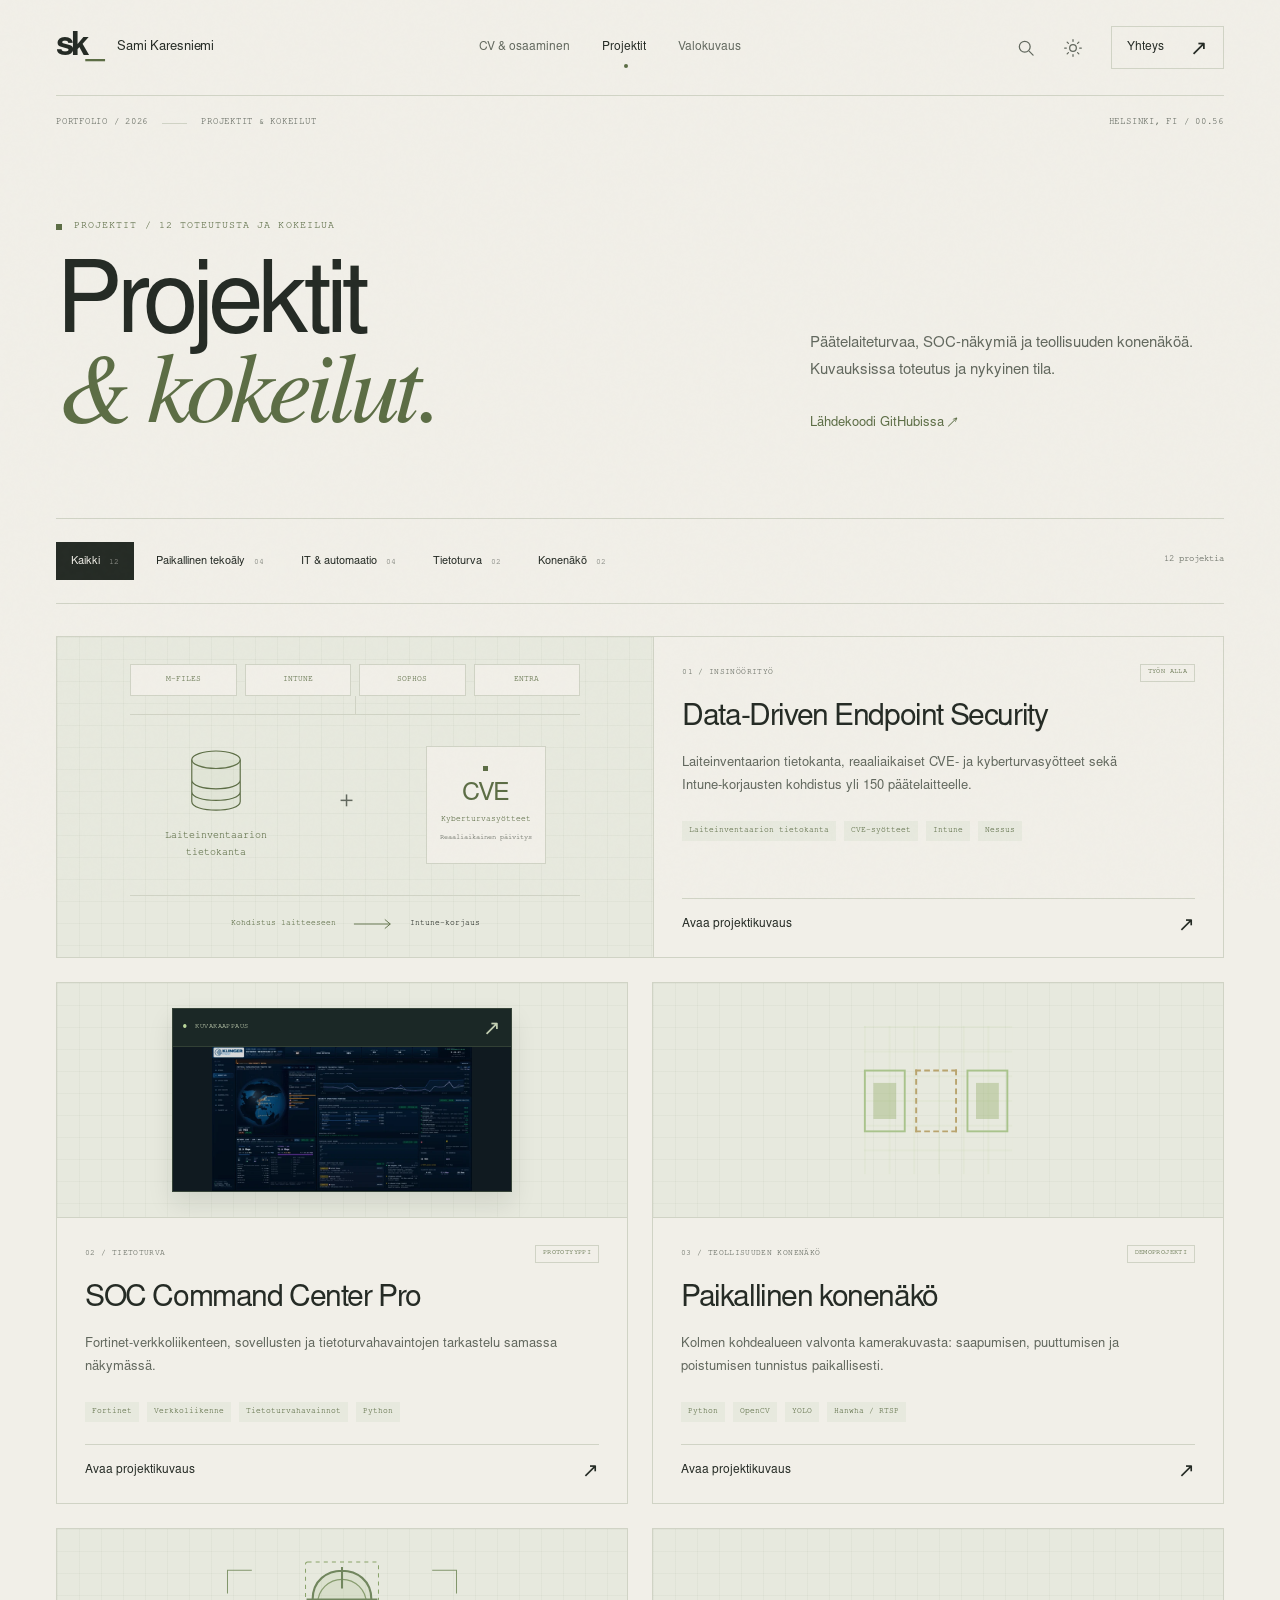
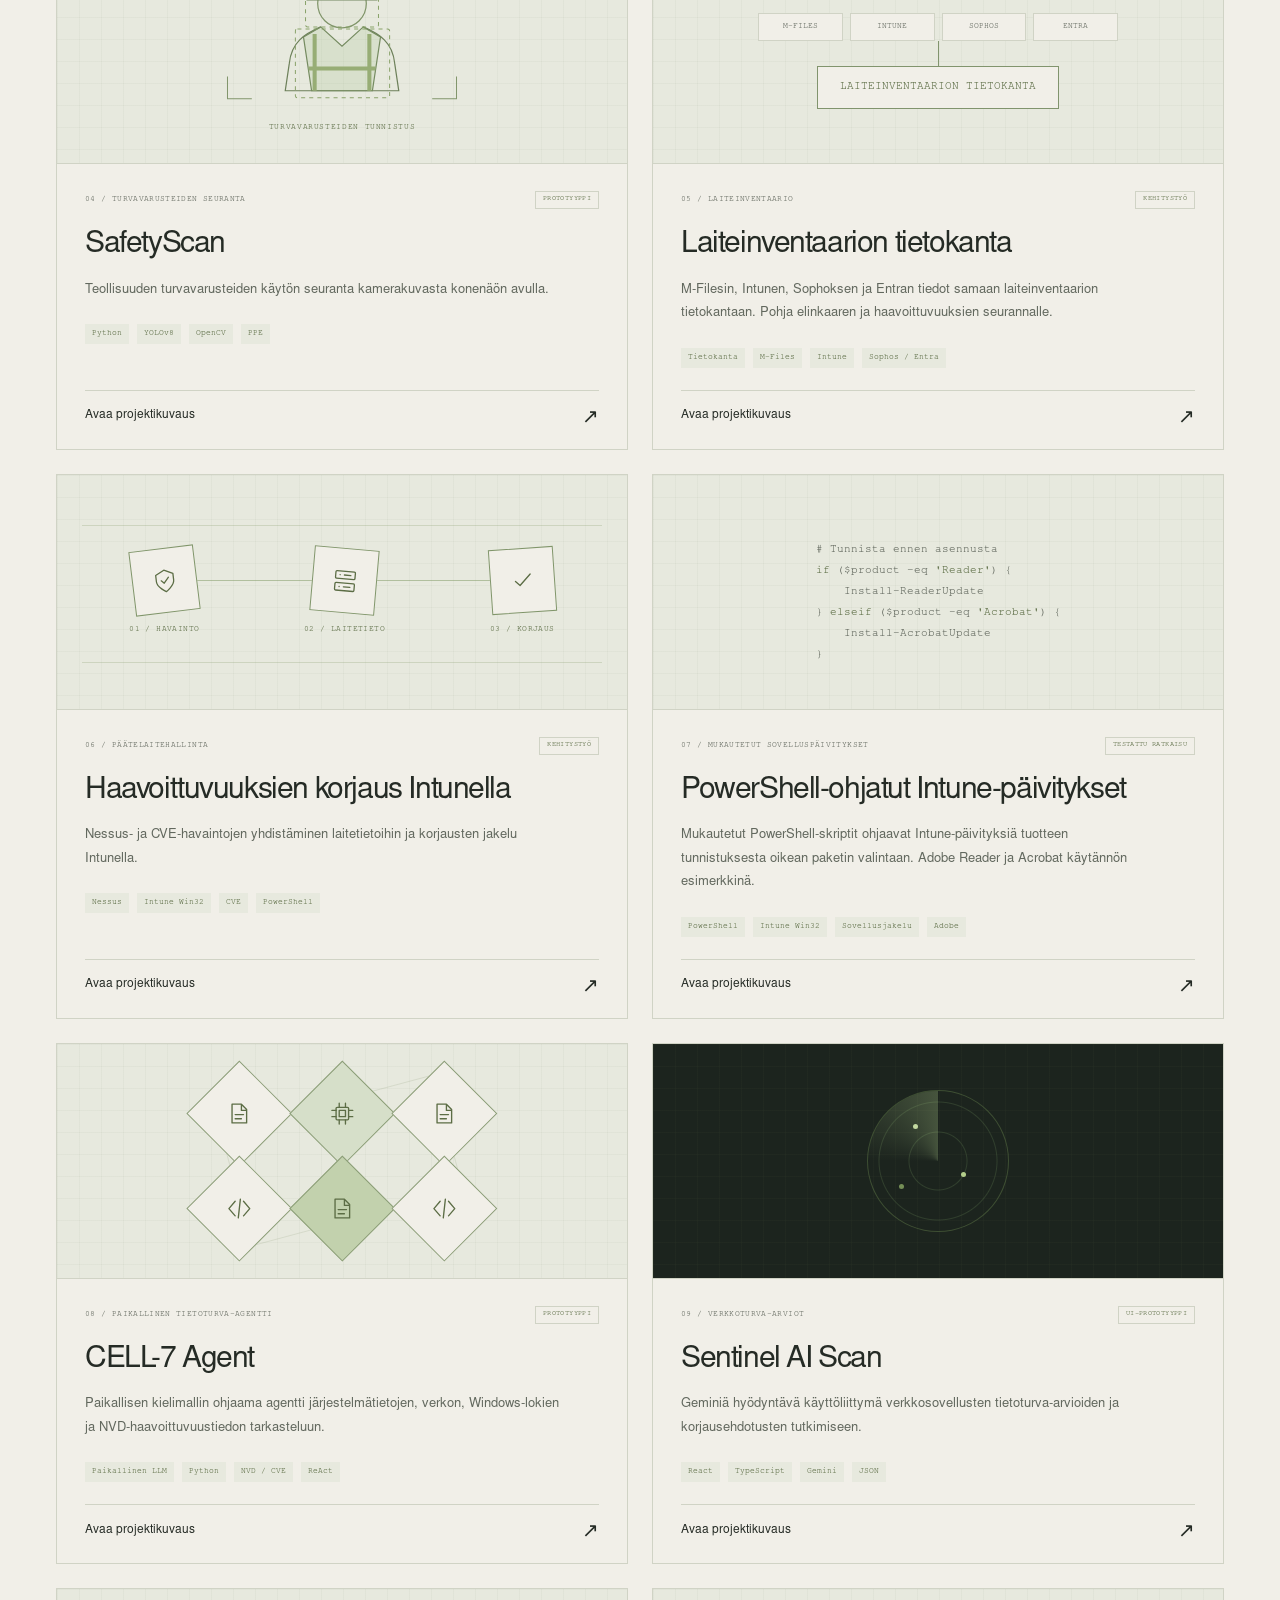
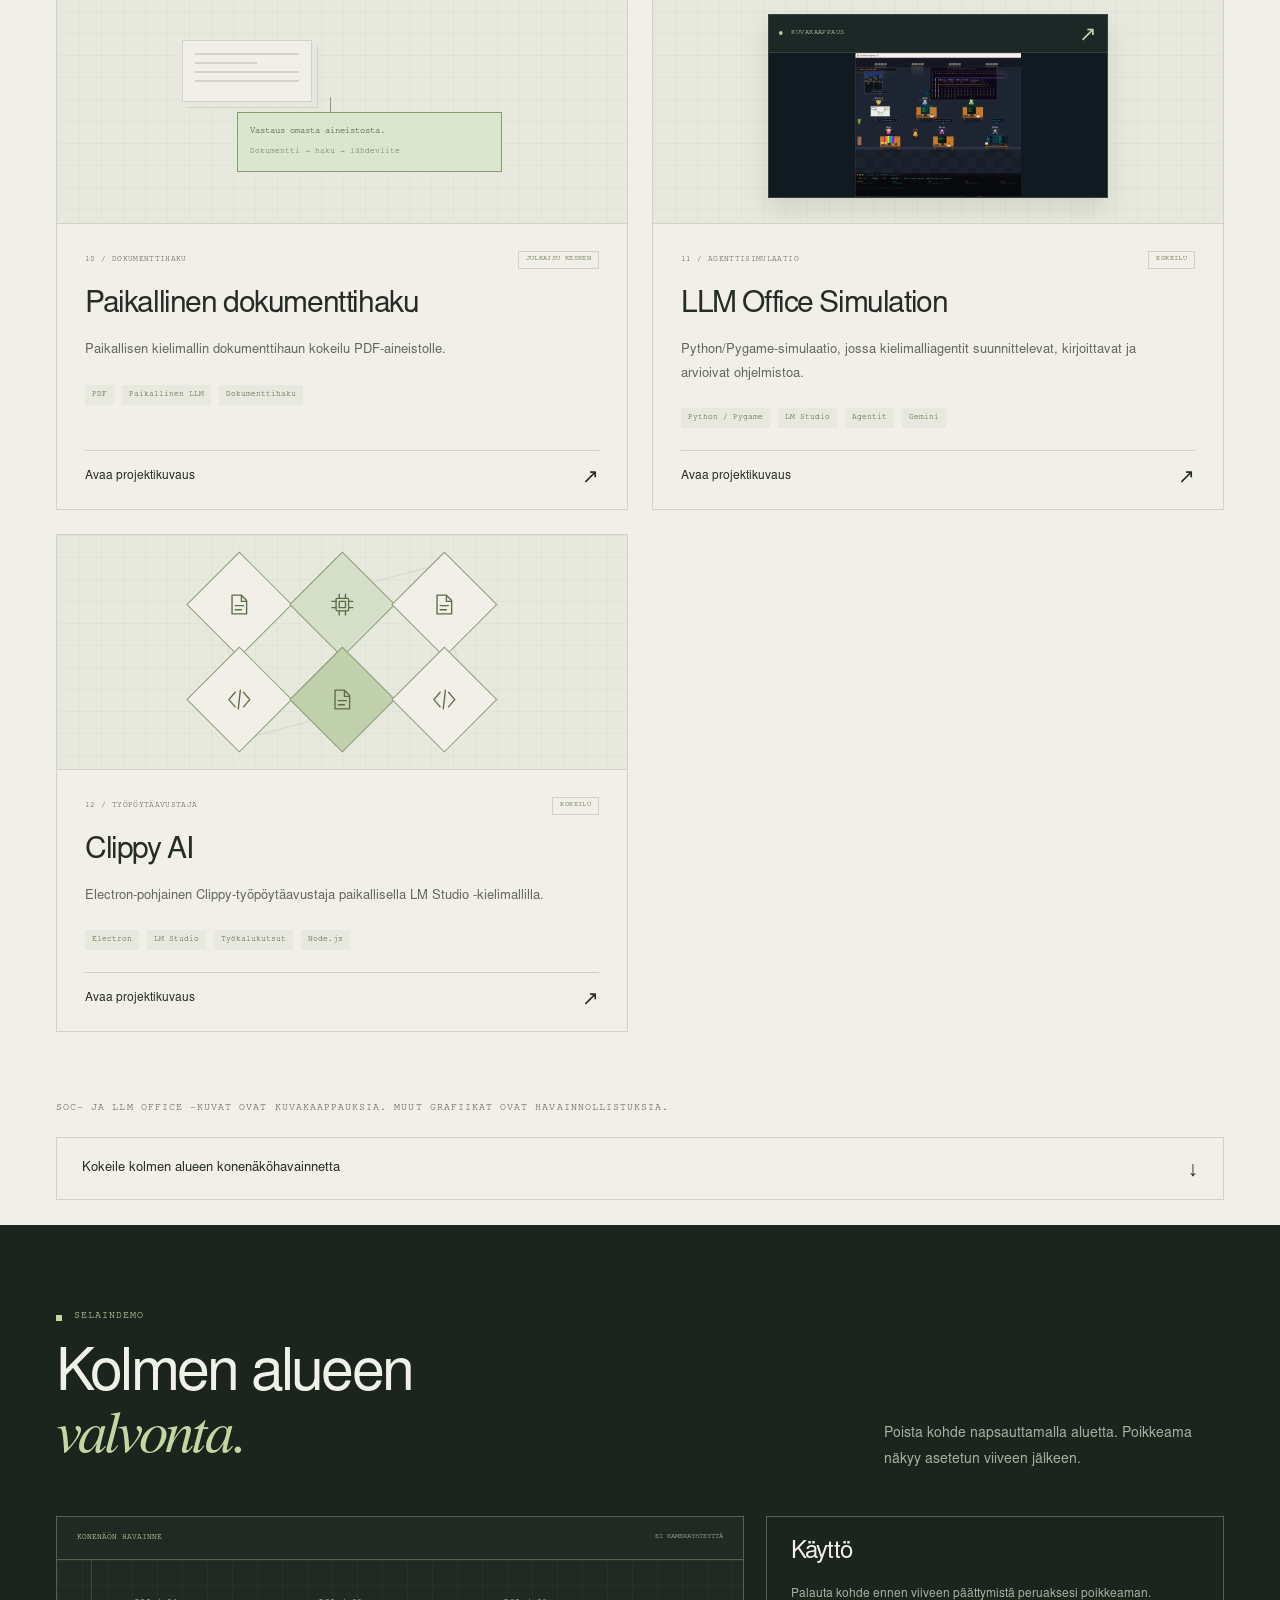
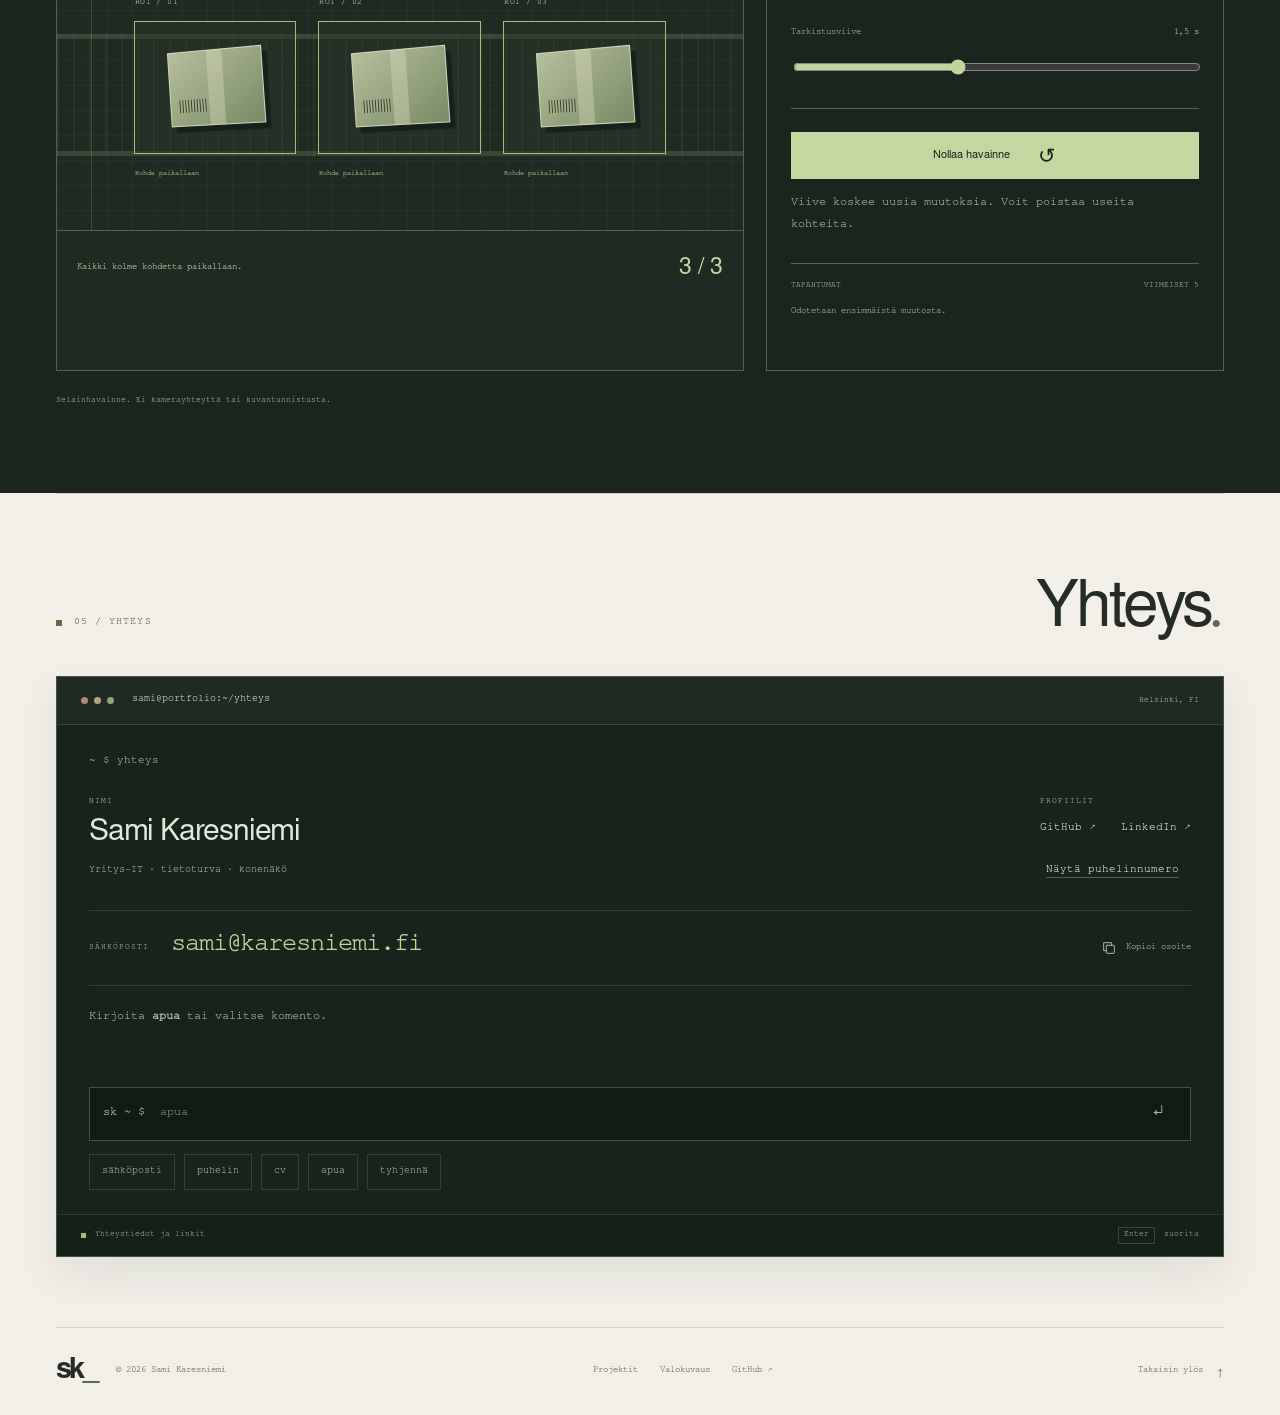
==== commit 3987c0e5: "update" ====
--- a/ai.html
+++ b/ai.html
@@ -1,10 +1,10 @@
 <!doctype html>
-<html lang="fi"><head><meta charset="utf-8"><meta name="viewport" content="width=device-width,initial-scale=1"><meta name="theme-color" content="#f1efe8"><meta name="color-scheme" content="light dark"><title>Projektit — Sami Karesniemi</title><meta name="description" content="Laitehallinnan, tietoturvan, tekoälyn ja konenäön projektit. Mukana kolmen alueen selaindemo."><meta property="og:title" content="Projektit — Sami Karesniemi"><meta property="og:description" content="Laitehallinnan, tietoturvan, tekoälyn ja konenäön projektit. Mukana kolmen alueen selaindemo."><meta property="og:type" content="website"><meta property="og:locale" content="fi_FI"><link rel="icon" href="assets/favicon.svg" type="image/svg+xml"><link rel="preload" href="assets/fonts/sans.otf" as="font" type="font/otf" crossorigin><link rel="preload" href="assets/fonts/serif-italic.otf" as="font" type="font/otf" crossorigin><link rel="stylesheet" href="style.css?v=20261102-4"><script>try{if(localStorage.getItem('sk-theme')==='dark')document.documentElement.dataset.theme='dark'}catch(e){}</script><script src="common.js?v=20261102-4" defer></script><script defer src="projects-data.js?v=20261102-4"></script><script defer src="projects.js?v=20261102-4"></script><noscript><style>.menu-toggle,.palette-toggle,.theme-toggle,.system-tabs,.filters,#load-more,.project-open,.project-preview,.phone-contact{display:none!important}@media(max-width:700px){.site-header{flex-wrap:wrap;padding-block:18px}.navigation{display:flex;position:static;flex-basis:100%;padding:15px 0 0;box-shadow:none;border:0;gap:5px;flex-direction:row;justify-content:space-between}.navigation>a{font-size:11px;padding:10px 0;border:0}.navigation>a[aria-current=page]::after{display:none}}</style></noscript></head><body class="projects-page" id="alku"><a class="skip-link" href="#main">Siirry sisältöön</a><div class="progress-line" aria-hidden="true"></div>
+<html lang="fi"><head><meta charset="utf-8"><meta name="viewport" content="width=device-width,initial-scale=1"><meta name="theme-color" content="#f1efe8"><meta name="color-scheme" content="light dark"><title>Projektit — Sami Karesniemi</title><meta name="description" content="Laitehallinnan, tietoturvan, tekoälyn ja konenäön projektit. Mukana kolmen alueen selaindemo."><meta property="og:title" content="Projektit — Sami Karesniemi"><meta property="og:description" content="Laitehallinnan, tietoturvan, tekoälyn ja konenäön projektit. Mukana kolmen alueen selaindemo."><meta property="og:type" content="website"><meta property="og:locale" content="fi_FI"><link rel="icon" href="assets/favicon.svg" type="image/svg+xml"><link rel="preload" href="assets/fonts/sans.otf" as="font" type="font/otf" crossorigin><link rel="preload" href="assets/fonts/serif-italic.otf" as="font" type="font/otf" crossorigin><link rel="stylesheet" href="style.css?v=20261102-terminal2"><link rel="stylesheet" href="contact-terminal.css?v=20261102-terminal1"><link rel="stylesheet" href="project-highlights.css?v=20261102-projects2"><script>try{if(localStorage.getItem('sk-theme')==='dark')document.documentElement.dataset.theme='dark'}catch(e){}</script><script src="common.js?v=20261102-terminal2" defer></script><script src="contact-terminal.js?v=20261102-terminal1" defer></script><script defer src="projects-data.js?v=20261102-projects2"></script><script defer src="projects.js?v=20261102-projects2"></script><noscript><style>.menu-toggle,.palette-toggle,.theme-toggle,.system-tabs,.filters,#load-more,.project-open,.project-preview,.phone-contact{display:none!important}@media(max-width:700px){.site-header{flex-wrap:wrap;padding-block:18px}.navigation{display:flex;position:static;flex-basis:100%;padding:15px 0 0;box-shadow:none;border:0;gap:5px;flex-direction:row;justify-content:space-between}.navigation>a{font-size:11px;padding:10px 0;border:0}.navigation>a[aria-current=page]::after{display:none}}</style></noscript></head><body class="projects-page" id="alku"><a class="skip-link" href="#main">Siirry sisältöön</a><div class="progress-line" aria-hidden="true"></div>
  <header class="site-header wrap"><a class="brand" href="index.html" aria-label="Sami Karesniemi, etusivu"><span class="brand-symbol">sk<span>_</span></span><span class="brand-name">Sami Karesniemi</span></a>
  <nav id="navigation" class="navigation" aria-label="Päänavigaatio"><a href="index.html">CV & osaaminen</a><a href="ai.html" aria-current="page">Projektit</a><a href="photography.html">Valokuvaus</a></nav>
- <div class="nav-actions"><button class="icon-button palette-toggle" aria-label="Etsi tai siirry sivulle. Pikanäppäin Ctrl K" title="Siirry · Ctrl K"><svg class="icon" viewBox="0 0 24 24" aria-hidden="true"><circle cx="10.5" cy="10.5" r="6.5"/><path d="m16 16 4.5 4.5"/></svg></button><button class="icon-button theme-toggle" aria-label="Ota tumma teema käyttöön" title="Vaihda teemaa"><svg class="icon" viewBox="0 0 24 24" aria-hidden="true"><circle cx="12" cy="12" r="4"/><path d="M12 2v2m0 16v2M2 12h2m16 0h2M5 5l1.5 1.5m11 11L19 19M5 19l1.5-1.5m11-11L19 5"/></svg></button><a class="nav-contact" href="index.html#yhteys">Yhteys <span class="arrow" aria-hidden="true">↗</span></a><button class="menu-toggle" aria-expanded="false" aria-controls="navigation">Valikko <span aria-hidden="true">＋</span></button></div></header><div class="page-meta wrap"><div class="page-meta-left"><span>Portfolio / 2026</span><span class="tiny-line" aria-hidden="true"></span><span>PROJEKTIT & KOKEILUT</span></div><span>Helsinki, FI <span class="clock" aria-label="Helsingin paikallinen aika"></span></span></div><main id="main" tabindex="-1"><section class="page-hero wrap"><div><p class="eyebrow">Projektit / 12 toteutusta ja kokeilua</p><h1>Projektit<br><em>& kokeilut.</em></h1></div><div class="page-hero-intro"><p>Työkaluja laitehallintaan, tietoturvaan, dokumenttihakuun ja konenäköön. Kuvauksissa toteutus ja nykyinen tila.</p><a class="text-link" href="https://github.com/SamiKares" target="_blank" rel="noopener noreferrer">Lähdekoodi GitHubissa ↗</a></div></section><section class="wrap" aria-label="Projektit"><noscript><p class="noscript">Projektien yhteenvedot ja GitHub-linkki toimivat ilman JavaScriptiä. Tarkemmat projektikuvaukset, suodatus ja selaindemo tarvitsevat JavaScriptin.</p></noscript><div class="project-tools"><div class="filters" role="group" aria-label="Suodata projekteja"><button class="filter" data-filter="all" aria-pressed="true">Kaikki<small>12</small></button><button class="filter" data-filter="ai" aria-pressed="false">Paikallinen tekoäly<small>05</small></button><button class="filter" data-filter="it" aria-pressed="false">IT & automaatio<small>04</small></button><button class="filter" data-filter="security" aria-pressed="false">Tietoturva<small>02</small></button><button class="filter" data-filter="vision" aria-pressed="false">Konenäkö<small>01</small></button></div><p class="filter-status" id="filter-status" role="status">12 projektia</p></div><div class="project-grid"><article class="project-card featured" id="remediation" data-category="it"><div class="project-art" aria-hidden="true"><div class="pipeline" aria-label="Haavoittuvuushavainto, yhdistetty laitetieto, hallittu korjaus"><div class="pipeline-node"><span class="node-shape"><svg class="icon" viewBox="0 0 24 24" aria-hidden="true"><path d="m12 2 8 4v6c0 5-8 10-8 10S4 17 4 12V6l8-4Z"/><path d="m8.5 11.5 2.5 2.5 4.5-5"/></svg></span><span>01 / HAVAINTO</span></div><div class="pipeline-node"><span class="node-shape"><svg class="icon" viewBox="0 0 24 24" aria-hidden="true"><rect x="3" y="3" width="18" height="7" rx="1"/><rect x="3" y="14" width="18" height="7" rx="1"/><path d="M7 6.5h.1M7 17.5h.1M11 6.5h6M11 17.5h6"/></svg></span><span>02 / LAITETIETO</span></div><div class="pipeline-node"><span class="node-shape"><svg class="icon" viewBox="0 0 24 24" aria-hidden="true"><path d="m5 12 4 4L19 6"/></svg></span><span>03 / KORJAUS</span></div></div></div><div class="project-body"><div class="project-meta"><span>01 / Päätelaitehallinta</span><span class="project-state">Kehitystyö</span></div><h2>Haavoittuvuuksien korjaus Intunella</h2><p>Nessus- ja CVE-havaintojen yhdistäminen laitetietoihin ja korjausten jakelu Intunella.</p><div class="tags"><span>Nessus</span><span>Intune Win32</span><span>CVE</span><span>PowerShell</span></div><button class="project-open" data-project="remediation" aria-haspopup="dialog" aria-label="Avaa projektikuvaus: Haavoittuvuuksien korjaus Intunella">Avaa projektikuvaus <span class="arrow" aria-hidden="true">↗</span></button></div></article><article class="project-card" id="soc" data-category="security"><div class="project-art screenshot-art"><button class="project-preview" data-project="soc" aria-haspopup="dialog" aria-label="Avaa kuvakaappaus ja projektikuvaus: SOC Command Center Pro"><span class="preview-topline"><span aria-hidden="true">●</span> Kuvakaappaus <span class="arrow" aria-hidden="true">↗</span></span><img src="assets/projects/soc-command-center-preview.webp" alt="SOC Command Centerin verkkoliikenne- ja tietoturvanäkymä" loading="lazy" decoding="async"></button></div><div class="project-body"><div class="project-meta"><span>02 / Tietoturva</span><span class="project-state">Prototyyppi</span></div><h2>SOC Command Center Pro</h2><p>Fortinet-verkkoliikenteen, sovellusten ja tietoturvahavaintojen tarkastelu samassa näkymässä.</p><div class="tags"><span>Fortinet</span><span>Sophos / XDR</span><span>Python</span><span>Visualisointi</span></div><button class="project-open" data-project="soc" aria-haspopup="dialog" aria-label="Avaa projektikuvaus: SOC Command Center Pro">Avaa projektikuvaus <span class="arrow" aria-hidden="true">↗</span></button></div></article><article class="project-card" id="vision" data-category="vision"><div class="project-art" aria-hidden="true"><div class="mini-vision" style="margin:auto;transform:scale(1.9)" aria-hidden="true"><i></i><i></i><i></i></div></div><div class="project-body"><div class="project-meta"><span>03 / Konenäkö</span><span class="project-state">Demoprojekti</span></div><h2>Paikallinen konenäkö</h2><p>Kamerakuvan kolmen alueen valvonta ja puuttuvan kohteen tunnistus paikallisella koneella.</p><div class="tags"><span>Python</span><span>OpenCV</span><span>YOLO</span><span>RTSP</span></div><button class="project-open" data-project="vision" aria-haspopup="dialog" aria-label="Avaa projektikuvaus: Paikallinen konenäkö">Avaa projektikuvaus <span class="arrow" aria-hidden="true">↗</span></button></div></article><article class="project-card" id="cell7" data-category="ai"><div class="project-art" aria-hidden="true"><div class="agent-art" aria-hidden="true"><i><svg class="icon" viewBox="0 0 24 24" aria-hidden="true"><path d="M5 3h9l5 5v13H5V3Z M14 3v6h5M8 13h8M8 17h6"/></svg></i><i><svg class="icon" viewBox="0 0 24 24" aria-hidden="true"><rect x="6" y="6" width="12" height="12" rx="1"/><path d="M9 2v4m6-4v4M9 18v4m6-4v4M2 9h4m-4 6h4M18 9h4m-4 6h4"/><rect x="9" y="9" width="6" height="6"/></svg></i><i><svg class="icon" viewBox="0 0 24 24" aria-hidden="true"><path d="M5 3h9l5 5v13H5V3Z M14 3v6h5M8 13h8M8 17h6"/></svg></i><i><svg class="icon" viewBox="0 0 24 24" aria-hidden="true"><path d="m8 5-6 7 6 7m8-14 6 7-6 7m-3-16-2 18"/></svg></i><i><svg class="icon" viewBox="0 0 24 24" aria-hidden="true"><path d="M5 3h9l5 5v13H5V3Z M14 3v6h5M8 13h8M8 17h6"/></svg></i><i><svg class="icon" viewBox="0 0 24 24" aria-hidden="true"><path d="m8 5-6 7 6 7m8-14 6 7-6 7m-3-16-2 18"/></svg></i></div></div><div class="project-body"><div class="project-meta"><span>04 / Tekoälyagentit</span><span class="project-state">Kehitysprojekti</span></div><h2>CELL-7 Agent</h2><p>Paikallista kielimallia, ympäristön kartoitusta ja haavoittuvuustietoa yhdistävä kokeilu.</p><div class="tags"><span>Paikalliset LLM:t</span><span>Python</span><span>CVE</span><span>Agentit</span></div><button class="project-open" data-project="cell7" aria-haspopup="dialog" aria-label="Avaa projektikuvaus: CELL-7 Agent">Avaa projektikuvaus <span class="arrow" aria-hidden="true">↗</span></button></div></article><article class="project-card" id="rag" data-category="ai"><div class="project-art" aria-hidden="true"><div class="rag-art"><div class="rag-document"><i></i><i></i><i></i><i></i></div><div class="rag-answer">Vastaus omasta aineistosta.<small>Dokumentti → haku → lähdeviite</small></div></div></div><div class="project-body"><div class="project-meta"><span>05 / Dokumenttihaku</span><span class="project-state">Kehitysprojekti</span></div><h2>Paikallinen dokumenttihaku</h2><p>PDF-aineiston haku paikallisella kielimallilla ja tarkistettavilla lähdeviitteillä.</p><div class="tags"><span>PDF</span><span>RAG</span><span>Vektorihaku</span><span>Python</span></div><button class="project-open" data-project="rag" aria-haspopup="dialog" aria-label="Avaa projektikuvaus: Paikallinen dokumenttihaku">Avaa projektikuvaus <span class="arrow" aria-hidden="true">↗</span></button></div></article><article class="project-card" id="adobe" data-category="it"><div class="project-art" aria-hidden="true"><pre class="art-code"># Tunnista ennen asennusta
+ <div class="nav-actions"><button class="icon-button palette-toggle" aria-label="Etsi tai siirry sivulle. Pikanäppäin Ctrl K" title="Siirry · Ctrl K"><svg class="icon" viewBox="0 0 24 24" aria-hidden="true"><circle cx="10.5" cy="10.5" r="6.5"/><path d="m16 16 4.5 4.5"/></svg></button><button class="icon-button theme-toggle" aria-label="Ota tumma teema käyttöön" title="Vaihda teemaa"><svg class="icon" viewBox="0 0 24 24" aria-hidden="true"><circle cx="12" cy="12" r="4"/><path d="M12 2v2m0 16v2M2 12h2m16 0h2M5 5l1.5 1.5m11 11L19 19M5 19l1.5-1.5m11-11L19 5"/></svg></button><a class="nav-contact" href="index.html#yhteys">Yhteys <span class="arrow" aria-hidden="true">↗</span></a><button class="menu-toggle" aria-expanded="false" aria-controls="navigation">Valikko <span aria-hidden="true">＋</span></button></div></header><div class="page-meta wrap"><div class="page-meta-left"><span>Portfolio / 2026</span><span class="tiny-line" aria-hidden="true"></span><span>PROJEKTIT & KOKEILUT</span></div><span>Helsinki, FI <span class="clock" aria-label="Helsingin paikallinen aika"></span></span></div><main id="main" tabindex="-1"><section class="page-hero wrap"><div><p class="eyebrow">Projektit / 12 toteutusta ja kokeilua</p><h1>Projektit<br><em>& kokeilut.</em></h1></div><div class="page-hero-intro"><p>Päätelaiteturvaa, SOC-näkymiä ja teollisuuden konenäköä. Kuvauksissa toteutus ja nykyinen tila.</p><a class="text-link" href="https://github.com/SamiKares" target="_blank" rel="noopener noreferrer">Lähdekoodi GitHubissa ↗</a></div></section><section class="wrap" aria-label="Projektit"><noscript><p class="noscript">Projektien yhteenvedot ja GitHub-linkki toimivat ilman JavaScriptiä. Tarkemmat projektikuvaukset, suodatus ja selaindemo tarvitsevat JavaScriptin.</p></noscript><div class="project-tools"><div class="filters" role="group" aria-label="Suodata projekteja"><button class="filter" data-filter="all" aria-pressed="true">Kaikki<small>12</small></button><button class="filter" data-filter="ai" aria-pressed="false">Paikallinen tekoäly<small>04</small></button><button class="filter" data-filter="it" aria-pressed="false">IT & automaatio<small>04</small></button><button class="filter" data-filter="security" aria-pressed="false">Tietoturva<small>02</small></button><button class="filter" data-filter="vision" aria-pressed="false">Konenäkö<small>02</small></button></div><p class="filter-status" id="filter-status" role="status">12 projektia</p></div><div class="project-grid"><article class="project-card featured" id="thesis" data-category="it"><div class="project-art endpoint-project-art" aria-hidden="true"><div class="endpoint-art"><div class="endpoint-source-row"><span>M-FILES</span><span>INTUNE</span><span>SOPHOS</span><span>ENTRA</span></div><div class="endpoint-art-core"><div class="endpoint-database"><svg viewBox="0 0 64 72"><ellipse cx="32" cy="12" rx="25" ry="9"/><path d="M7 12v43c0 12 50 12 50 0V12M7 33c0 12 50 12 50 0M7 45c0 12 50 12 50 0"/></svg><strong>Laiteinventaarion<br>tietokanta</strong></div><span class="endpoint-combine">＋</span><div class="endpoint-feeds"><span class="endpoint-feed-indicator"></span><strong>CVE</strong><span>Kyberturvasyötteet</span><small>Reaaliaikainen päivitys</small></div></div><div class="endpoint-art-route"><span>Kohdistus laitteeseen</span><svg viewBox="0 0 44 12"><path d="M1 6h40M35 1l6 5-6 5"/></svg><strong>Intune-korjaus</strong></div></div></div><div class="project-body"><div class="project-meta"><span>01 / Insinöörityö</span><span class="project-state">Työn alla</span></div><h2>Data-Driven Endpoint Security</h2><p>Laiteinventaarion tietokanta, reaaliaikaiset CVE- ja kyberturvasyötteet sekä Intune-korjausten kohdistus yli 150 päätelaitteelle.</p><div class="tags"><span>Laiteinventaarion tietokanta</span><span>CVE-syötteet</span><span>Intune</span><span>Nessus</span></div><button class="project-open" data-project="thesis" aria-haspopup="dialog" aria-label="Avaa projektikuvaus: Data-Driven Endpoint Security">Avaa projektikuvaus <span class="arrow" aria-hidden="true">↗</span></button></div></article><article class="project-card" id="soc" data-category="security"><div class="project-art screenshot-art"><button class="project-preview" data-project="soc" aria-haspopup="dialog" aria-label="Avaa kuvakaappaus ja projektikuvaus: SOC Command Center Pro"><span class="preview-topline"><span aria-hidden="true">●</span> Kuvakaappaus <span class="arrow" aria-hidden="true">↗</span></span><img src="assets/projects/soc-command-center-preview.webp" alt="SOC Command Centerin verkkoliikenne- ja tietoturvanäkymä" loading="lazy" decoding="async"></button></div><div class="project-body"><div class="project-meta"><span>02 / Tietoturva</span><span class="project-state">Prototyyppi</span></div><h2>SOC Command Center Pro</h2><p>Fortinet-verkkoliikenteen, sovellusten ja tietoturvahavaintojen tarkastelu samassa näkymässä.</p><div class="tags"><span>Fortinet</span><span>Verkkoliikenne</span><span>Tietoturvahavainnot</span><span>Python</span></div><button class="project-open" data-project="soc" aria-haspopup="dialog" aria-label="Avaa projektikuvaus: SOC Command Center Pro">Avaa projektikuvaus <span class="arrow" aria-hidden="true">↗</span></button></div></article><article class="project-card" id="vision" data-category="vision"><div class="project-art" aria-hidden="true"><div class="mini-vision" style="margin:auto;transform:scale(1.9)" aria-hidden="true"><i></i><i></i><i></i></div></div><div class="project-body"><div class="project-meta"><span>03 / Teollisuuden konenäkö</span><span class="project-state">Demoprojekti</span></div><h2>Paikallinen konenäkö</h2><p>Kolmen kohdealueen valvonta kamerakuvasta: saapumisen, puuttumisen ja poistumisen tunnistus paikallisesti.</p><div class="tags"><span>Python</span><span>OpenCV</span><span>YOLO</span><span>Hanwha / RTSP</span></div><button class="project-open" data-project="vision" aria-haspopup="dialog" aria-label="Avaa projektikuvaus: Paikallinen konenäkö">Avaa projektikuvaus <span class="arrow" aria-hidden="true">↗</span></button></div></article><article class="project-card" id="safety" data-category="vision"><div class="project-art" aria-hidden="true"><div class="ppe-art"><svg viewBox="0 0 250 150" fill="none"><path class="ppe-frame" d="M12 35V12h24m178 0h24v23M12 117v22h24m178 0h24v-22"/><path class="ppe-person" d="M104 68c-16 7-29 15-31 36l-4 27h112l-4-27c-2-21-15-29-31-36"/><path class="ppe-vest" d="m104 68 21 19 21-19 17 10-8 53H95l-8-53Z"/><path class="ppe-band" d="M98 75v56m54-56v56M92 109h66"/><circle class="ppe-head" cx="125" cy="45" r="24"/><path class="ppe-helmet" d="M96 41c0-38 58-38 58 0m-64 0h70m-35-32v21"/><rect class="ppe-detect" x="89" y="4" width="72" height="64" rx="2"/><rect class="ppe-detect" x="79" y="70" width="93" height="68" rx="2"/></svg><span>TURVAVARUSTEIDEN TUNNISTUS</span></div></div><div class="project-body"><div class="project-meta"><span>04 / Turvavarusteiden seuranta</span><span class="project-state">Prototyyppi</span></div><h2>SafetyScan</h2><p>Teollisuuden turvavarusteiden käytön seuranta kamerakuvasta konenäön avulla.</p><div class="tags"><span>Python</span><span>YOLOv8</span><span>OpenCV</span><span>PPE</span></div><button class="project-open" data-project="safety" aria-haspopup="dialog" aria-label="Avaa projektikuvaus: SafetyScan">Avaa projektikuvaus <span class="arrow" aria-hidden="true">↗</span></button></div></article><article class="project-card" id="asset" data-category="it"><div class="project-art" aria-hidden="true"><div class="asset-art"><span>M-FILES</span><span>INTUNE</span><span>SOPHOS</span><span>ENTRA</span></div><div class="asset-result">LAITEINVENTAARION TIETOKANTA</div></div><div class="project-body"><div class="project-meta"><span>05 / Laiteinventaario</span><span class="project-state">Kehitystyö</span></div><h2>Laiteinventaarion tietokanta</h2><p>M-Filesin, Intunen, Sophoksen ja Entran tiedot samaan laiteinventaarion tietokantaan. Pohja elinkaaren ja haavoittuvuuksien seurannalle.</p><div class="tags"><span>Tietokanta</span><span>M-Files</span><span>Intune</span><span>Sophos / Entra</span></div><button class="project-open" data-project="asset" aria-haspopup="dialog" aria-label="Avaa projektikuvaus: Laiteinventaarion tietokanta">Avaa projektikuvaus <span class="arrow" aria-hidden="true">↗</span></button></div></article><article class="project-card" id="remediation" data-category="it"><div class="project-art" aria-hidden="true"><div class="pipeline" aria-label="Haavoittuvuushavainto, yhdistetty laitetieto, hallittu korjaus"><div class="pipeline-node"><span class="node-shape"><svg class="icon" viewBox="0 0 24 24" aria-hidden="true"><path d="m12 2 8 4v6c0 5-8 10-8 10S4 17 4 12V6l8-4Z"/><path d="m8.5 11.5 2.5 2.5 4.5-5"/></svg></span><span>01 / HAVAINTO</span></div><div class="pipeline-node"><span class="node-shape"><svg class="icon" viewBox="0 0 24 24" aria-hidden="true"><rect x="3" y="3" width="18" height="7" rx="1"/><rect x="3" y="14" width="18" height="7" rx="1"/><path d="M7 6.5h.1M7 17.5h.1M11 6.5h6M11 17.5h6"/></svg></span><span>02 / LAITETIETO</span></div><div class="pipeline-node"><span class="node-shape"><svg class="icon" viewBox="0 0 24 24" aria-hidden="true"><path d="m5 12 4 4L19 6"/></svg></span><span>03 / KORJAUS</span></div></div></div><div class="project-body"><div class="project-meta"><span>06 / Päätelaitehallinta</span><span class="project-state">Kehitystyö</span></div><h2>Haavoittuvuuksien korjaus Intunella</h2><p>Nessus- ja CVE-havaintojen yhdistäminen laitetietoihin ja korjausten jakelu Intunella.</p><div class="tags"><span>Nessus</span><span>Intune Win32</span><span>CVE</span><span>PowerShell</span></div><button class="project-open" data-project="remediation" aria-haspopup="dialog" aria-label="Avaa projektikuvaus: Haavoittuvuuksien korjaus Intunella">Avaa projektikuvaus <span class="arrow" aria-hidden="true">↗</span></button></div></article><article class="project-card" id="adobe" data-category="it"><div class="project-art" aria-hidden="true"><pre class="art-code"># Tunnista ennen asennusta
 <strong>if</strong> ($product -eq <strong>'Reader'</strong>) {
     Install-ReaderUpdate
 } <strong>elseif</strong> ($product -eq <strong>'Acrobat'</strong>) {
     Install-AcrobatUpdate
-}</pre></div><div class="project-body"><div class="project-meta"><span>06 / Sovellusjakelu</span><span class="project-state">Testattu ratkaisu</span></div><h2>Adobe Reader- ja Acrobat-päivitykset</h2><p>PowerShell tunnistaa Readerin ja lisensoidun Acrobatin ja valitsee oikean päivityspaketin.</p><div class="tags"><span>PowerShell</span><span>Intune Win32</span><span>Adobe</span></div><button class="project-open" data-project="adobe" aria-haspopup="dialog" aria-label="Avaa projektikuvaus: Adobe Reader- ja Acrobat-päivitykset">Avaa projektikuvaus <span class="arrow" aria-hidden="true">↗</span></button></div></article><article class="project-card" id="asset" data-category="it"><div class="project-art" aria-hidden="true"><div class="asset-art"><span>M-FILES</span><span>INTUNE</span><span>SOPHOS</span><span>ENTRA</span></div><div class="asset-result">YHDISTETTY LAITETIETO</div></div><div class="project-body"><div class="project-meta"><span>07 / Laitekartoitus</span><span class="project-state">Kehitystyö</span></div><h2>Laitetietojen yhdistäminen</h2><p>M-Filesin, Intunen, Sophoksen ja Entran tiedot yhteen taulukkoon. Poikkeavat ja pitkään näkymättömät laitteet esiin.</p><div class="tags"><span>Intune</span><span>Entra ID</span><span>M-Files</span><span>CSV</span></div><button class="project-open" data-project="asset" aria-haspopup="dialog" aria-label="Avaa projektikuvaus: Laitetietojen yhdistäminen">Avaa projektikuvaus <span class="arrow" aria-hidden="true">↗</span></button></div></article><article class="project-card" id="clippy" data-category="ai"><div class="project-art" aria-hidden="true"><div class="agent-art" aria-hidden="true"><i><svg class="icon" viewBox="0 0 24 24" aria-hidden="true"><path d="M5 3h9l5 5v13H5V3Z M14 3v6h5M8 13h8M8 17h6"/></svg></i><i><svg class="icon" viewBox="0 0 24 24" aria-hidden="true"><rect x="6" y="6" width="12" height="12" rx="1"/><path d="M9 2v4m6-4v4M9 18v4m6-4v4M2 9h4m-4 6h4M18 9h4m-4 6h4"/><rect x="9" y="9" width="6" height="6"/></svg></i><i><svg class="icon" viewBox="0 0 24 24" aria-hidden="true"><path d="M5 3h9l5 5v13H5V3Z M14 3v6h5M8 13h8M8 17h6"/></svg></i><i><svg class="icon" viewBox="0 0 24 24" aria-hidden="true"><path d="m8 5-6 7 6 7m8-14 6 7-6 7m-3-16-2 18"/></svg></i><i><svg class="icon" viewBox="0 0 24 24" aria-hidden="true"><path d="M5 3h9l5 5v13H5V3Z M14 3v6h5M8 13h8M8 17h6"/></svg></i><i><svg class="icon" viewBox="0 0 24 24" aria-hidden="true"><path d="m8 5-6 7 6 7m8-14 6 7-6 7m-3-16-2 18"/></svg></i></div></div><div class="project-body"><div class="project-meta"><span>08 / Puheohjaus</span><span class="project-state">Kokeilu</span></div><h2>Clippy AI</h2><p>Ääniohjattavan avustajan käyttöliittymä ja järjestelmätoiminnot.</p><div class="tags"><span>Puhe</span><span>Avustaja</span><span>WebSocket</span></div><button class="project-open" data-project="clippy" aria-haspopup="dialog" aria-label="Avaa projektikuvaus: Clippy AI">Avaa projektikuvaus <span class="arrow" aria-hidden="true">↗</span></button></div></article><article class="project-card" id="office" data-category="ai"><div class="project-art screenshot-art"><button class="project-preview" data-project="office" aria-haspopup="dialog" aria-label="Avaa kuvakaappaus ja projektikuvaus: LLM Office Simulation"><span class="preview-topline"><span aria-hidden="true">●</span> Kuvakaappaus <span class="arrow" aria-hidden="true">↗</span></span><img src="assets/projects/llm-office-simulation-preview.webp" alt="LLM Office Simulationin agentit pikseligrafiikan työtilassa" loading="lazy" decoding="async"></button></div><div class="project-body"><div class="project-meta"><span>09 / Agenttisimulaatio</span><span class="project-state">Kokeilu</span></div><h2>LLM Office Simulation</h2><p>Usean kielimalliagentin työnjaon ja tiedonvaihdon simulaatio.</p><div class="tags"><span>Kielimallit</span><span>Agentit</span><span>Simulaatio</span></div><button class="project-open" data-project="office" aria-haspopup="dialog" aria-label="Avaa projektikuvaus: LLM Office Simulation">Avaa projektikuvaus <span class="arrow" aria-hidden="true">↗</span></button></div></article><article class="project-card" id="sentinel" data-category="security"><div class="project-art radar-art" aria-hidden="true"><div class="mini-radar" aria-hidden="true"></div></div><div class="project-body"><div class="project-meta"><span>10 / Lokianalyysi</span><span class="project-state">Kehitysprojekti</span></div><h2>Sentinel AI Scan</h2><p>Lokien ja järjestelmähavaintojen analysointi jatkotutkimusta varten.</p><div class="tags"><span>Lokit</span><span>Analyysi</span><span>Seuranta</span></div><button class="project-open" data-project="sentinel" aria-haspopup="dialog" aria-label="Avaa projektikuvaus: Sentinel AI Scan">Avaa projektikuvaus <span class="arrow" aria-hidden="true">↗</span></button></div></article><article class="project-card" id="safety" data-category="ai"><div class="project-art" aria-hidden="true"><svg class="shield-art" viewBox="0 0 24 26" aria-hidden="true"><path d="m12 2 8 4v6c0 5-8 10-8 10S4 17 4 12V6l8-4Z"/><path d="m8.5 11.5 2.5 2.5 4.5-5"/></svg></div><div class="project-body"><div class="project-meta"><span>11 / Tietosuoja</span><span class="project-state">Kehitysprojekti</span></div><h2>SafetyScan</h2><p>Henkilötietojen tunnistaminen ja peittäminen analyysi- ja tekoälyaineistosta.</p><div class="tags"><span>PII</span><span>Datan käsittely</span><span>Tietosuoja</span></div><button class="project-open" data-project="safety" aria-haspopup="dialog" aria-label="Avaa projektikuvaus: SafetyScan">Avaa projektikuvaus <span class="arrow" aria-hidden="true">↗</span></button></div></article><article class="project-card" id="thesis" data-category="it"><div class="project-art" aria-hidden="true"><div class="thesis-art">CVE →<br>Intune.<span>INSINÖÖRITYÖ</span></div></div><div class="project-body"><div class="project-meta"><span>12 / Insinöörityö</span><span class="project-state">Työn alla</span></div><h2>Data-Driven Endpoint Security</h2><p>Laiteinventaarion ja CVE-tiedon käyttö yli 150 päätelaitteen korjausten kohdistamisessa.</p><div class="tags"><span>Asset data</span><span>CVE</span><span>Intune</span><span>Jatkuva kehitys</span></div><button class="project-open" data-project="thesis" aria-haspopup="dialog" aria-label="Avaa projektikuvaus: Data-Driven Endpoint Security">Avaa projektikuvaus <span class="arrow" aria-hidden="true">↗</span></button></div></article></div><p class="micro" style="margin-bottom:20px">SOC- ja LLM Office -kuvat ovat kuvakaappauksia. Muut grafiikat ovat havainnollistuksia.</p><a class="demo-link" href="#lab"><span>Kokeile kolmen alueen konenäköhavainnetta</span><span class="arrow" aria-hidden="true">↓</span></a></section><section class="lab-section" id="lab" aria-labelledby="lab-title"><div class="wrap"><div class="section-heading"><div><p class="eyebrow">Selaindemo</p><h2 id="lab-title">Kolmen alueen<br><em>valvonta.</em></h2></div><p>Poista kohde napsauttamalla aluetta. Poikkeama näkyy asetetun viiveen jälkeen.</p></div><div class="lab-grid"><div class="lab-window"><div class="lab-toolbar"><span>KONENÄÖN HAVAINNE</span><span>EI KAMERAYHTEYTTÄ</span></div><div class="demo-scene"><button class="roi" data-roi="0" aria-pressed="false" aria-label="Poista kohde alueelta 01"><span class="roi-id">ROI / 01</span><span class="demo-object" aria-hidden="true"></span><span class="roi-status">Kohde paikallaan</span></button><button class="roi" data-roi="1" aria-pressed="false" aria-label="Poista kohde alueelta 02"><span class="roi-id">ROI / 02</span><span class="demo-object" aria-hidden="true"></span><span class="roi-status">Kohde paikallaan</span></button><button class="roi" data-roi="2" aria-pressed="false" aria-label="Poista kohde alueelta 03"><span class="roi-id">ROI / 03</span><span class="demo-object" aria-hidden="true"></span><span class="roi-status">Kohde paikallaan</span></button></div><div class="lab-output" role="status" aria-live="polite"><span id="demo-status">Kaikki kolme kohdetta paikallaan.</span><strong id="demo-count">3 / 3</strong></div></div><div class="lab-settings"><h3>Käyttö</h3><p>Palauta kohde ennen viiveen päättymistä peruaksesi poikkeaman.</p><div class="delay-row"><label for="demo-delay">Tarkistusviive <output for="demo-delay" id="delay-value">1,5 s</output></label><input id="demo-delay" type="range" min="500" max="3000" step="100" value="1500"></div><button class="button light" id="demo-reset">Nollaa havainne <span class="arrow" aria-hidden="true">↺</span></button><p class="lab-hint">Viive koskee uusia muutoksia. Voit poistaa useita kohteita.</p><div class="demo-log"><div class="demo-log-title"><span>TAPAHTUMAT</span><span>VIIMEISET 5</span></div><ol class="event-log" id="event-log" aria-live="polite"><li>Odotetaan ensimmäistä muutosta.</li></ol></div></div></div><p class="lab-note">Selainhavainne. Ei kamerayhteyttä tai kuvantunnistusta.</p></div></section><section class="contact-section wrap" id="yhteys" aria-labelledby="contact-title"><p class="eyebrow">05 / Yhteys</p><div class="contact-heading"><h2 id="contact-title"><em>Yhteystiedot.</em></h2></div><div class="contact-email-row"><a class="contact-email" href="mailto:sami@karesniemi.fi">sami@karesniemi.fi</a><button class="copy-email" data-copy="sami@karesniemi.fi" aria-label="Kopioi sähköpostiosoite"><svg class="icon" viewBox="0 0 24 24" aria-hidden="true"><rect x="8" y="8" width="12" height="12" rx="1"/><path d="M16 8V4H4v12h4"/></svg><span>Kopioi osoite</span></button></div><div class="contact-bottom"><div class="contact-links"><a href="https://www.linkedin.com/in/sami-karesniemi/" target="_blank" rel="noopener noreferrer">LinkedIn ↗</a><a href="https://github.com/SamiKares" target="_blank" rel="noopener noreferrer">GitHub ↗</a><span class="phone-contact" aria-live="polite"><button class="phone-reveal" data-reveal-phone>Näytä puhelinnumero</button></span></div><span class="contact-location"><svg class="icon" viewBox="0 0 24 24" aria-hidden="true"><path d="M19 9c0 5-7 12-7 12S5 14 5 9a7 7 0 1 1 14 0Z"/><circle cx="12" cy="9" r="2.3"/></svg> Helsinki / Finland</span></div></section></main><footer class="site-footer wrap"><div class="footer-brand"><a class="brand-symbol" href="index.html" aria-label="Etusivu">sk<span>_</span></a><span>© 2026 Sami Karesniemi</span></div><nav class="footer-nav" aria-label="Alatunniste"><a href="ai.html">Projektit</a><a href="photography.html">Valokuvaus</a><a href="https://github.com/SamiKares" target="_blank" rel="noopener noreferrer">GitHub ↗</a></nav><a class="back-top" href="#alku">Takaisin ylös <span class="arrow" aria-hidden="true">↑</span></a></footer><dialog id="palette" class="palette" aria-label="Etsi tai siirry"><div class="palette-search"><svg class="icon" viewBox="0 0 24 24" aria-hidden="true"><circle cx="10.5" cy="10.5" r="6.5"/><path d="m16 16 4.5 4.5"/></svg><label class="sr-only" for="palette-input">Etsi sivuja ja projekteja</label><input id="palette-input" type="search" placeholder="Minne seuraavaksi?" autocomplete="off"><button data-close-dialog aria-label="Sulje haku">Esc</button></div><p class="palette-label">SIVUT & PROJEKTIT</p><ul class="palette-results" id="palette-results"></ul><div class="palette-foot"><span>↑ ↓ selaa · Enter avaa</span><span>Ctrl / ⌘ K avaa</span></div></dialog><div class="toast" role="status" aria-live="polite"></div><dialog id="project-dialog" aria-labelledby="dialog-title"><div class="dialog-top"><p class="micro" id="dialog-category"></p><button class="dialog-close" data-close-dialog>Sulje <span class="arrow" aria-hidden="true">×</span></button></div><div class="dialog-content"><h2 id="dialog-title"></h2><p class="dialog-lead" id="dialog-intro"></p><div id="dialog-body"></div><div class="dialog-actions" id="dialog-actions"></div></div></dialog></body></html>+}</pre></div><div class="project-body"><div class="project-meta"><span>07 / Mukautetut sovelluspäivitykset</span><span class="project-state">Testattu ratkaisu</span></div><h2>PowerShell-ohjatut Intune-päivitykset</h2><p>Mukautetut PowerShell-skriptit ohjaavat Intune-päivityksiä tuotteen tunnistuksesta oikean paketin valintaan. Adobe Reader ja Acrobat käytännön esimerkkinä.</p><div class="tags"><span>PowerShell</span><span>Intune Win32</span><span>Sovellusjakelu</span><span>Adobe</span></div><button class="project-open" data-project="adobe" aria-haspopup="dialog" aria-label="Avaa projektikuvaus: PowerShell-ohjatut Intune-päivitykset">Avaa projektikuvaus <span class="arrow" aria-hidden="true">↗</span></button></div></article><article class="project-card" id="cell7" data-category="ai"><div class="project-art" aria-hidden="true"><div class="agent-art" aria-hidden="true"><i><svg class="icon" viewBox="0 0 24 24" aria-hidden="true"><path d="M5 3h9l5 5v13H5V3Z M14 3v6h5M8 13h8M8 17h6"/></svg></i><i><svg class="icon" viewBox="0 0 24 24" aria-hidden="true"><rect x="6" y="6" width="12" height="12" rx="1"/><path d="M9 2v4m6-4v4M9 18v4m6-4v4M2 9h4m-4 6h4M18 9h4m-4 6h4"/><rect x="9" y="9" width="6" height="6"/></svg></i><i><svg class="icon" viewBox="0 0 24 24" aria-hidden="true"><path d="M5 3h9l5 5v13H5V3Z M14 3v6h5M8 13h8M8 17h6"/></svg></i><i><svg class="icon" viewBox="0 0 24 24" aria-hidden="true"><path d="m8 5-6 7 6 7m8-14 6 7-6 7m-3-16-2 18"/></svg></i><i><svg class="icon" viewBox="0 0 24 24" aria-hidden="true"><path d="M5 3h9l5 5v13H5V3Z M14 3v6h5M8 13h8M8 17h6"/></svg></i><i><svg class="icon" viewBox="0 0 24 24" aria-hidden="true"><path d="m8 5-6 7 6 7m8-14 6 7-6 7m-3-16-2 18"/></svg></i></div></div><div class="project-body"><div class="project-meta"><span>08 / Paikallinen tietoturva-agentti</span><span class="project-state">Prototyyppi</span></div><h2>CELL-7 Agent</h2><p>Paikallisen kielimallin ohjaama agentti järjestelmätietojen, verkon, Windows-lokien ja NVD-haavoittuvuustiedon tarkasteluun.</p><div class="tags"><span>Paikallinen LLM</span><span>Python</span><span>NVD / CVE</span><span>ReAct</span></div><button class="project-open" data-project="cell7" aria-haspopup="dialog" aria-label="Avaa projektikuvaus: CELL-7 Agent">Avaa projektikuvaus <span class="arrow" aria-hidden="true">↗</span></button></div></article><article class="project-card" id="sentinel" data-category="security"><div class="project-art radar-art" aria-hidden="true"><div class="mini-radar" aria-hidden="true"></div></div><div class="project-body"><div class="project-meta"><span>09 / Verkkoturva-arviot</span><span class="project-state">UI-prototyyppi</span></div><h2>Sentinel AI Scan</h2><p>Geminiä hyödyntävä käyttöliittymä verkkosovellusten tietoturva-arvioiden ja korjausehdotusten tutkimiseen.</p><div class="tags"><span>React</span><span>TypeScript</span><span>Gemini</span><span>JSON</span></div><button class="project-open" data-project="sentinel" aria-haspopup="dialog" aria-label="Avaa projektikuvaus: Sentinel AI Scan">Avaa projektikuvaus <span class="arrow" aria-hidden="true">↗</span></button></div></article><article class="project-card" id="rag" data-category="ai"><div class="project-art" aria-hidden="true"><div class="rag-art"><div class="rag-document"><i></i><i></i><i></i><i></i></div><div class="rag-answer">Vastaus omasta aineistosta.<small>Dokumentti → haku → lähdeviite</small></div></div></div><div class="project-body"><div class="project-meta"><span>10 / Dokumenttihaku</span><span class="project-state">Julkaisu kesken</span></div><h2>Paikallinen dokumenttihaku</h2><p>Paikallisen kielimallin dokumenttihaun kokeilu PDF-aineistolle.</p><div class="tags"><span>PDF</span><span>Paikallinen LLM</span><span>Dokumenttihaku</span></div><button class="project-open" data-project="rag" aria-haspopup="dialog" aria-label="Avaa projektikuvaus: Paikallinen dokumenttihaku">Avaa projektikuvaus <span class="arrow" aria-hidden="true">↗</span></button></div></article><article class="project-card" id="office" data-category="ai"><div class="project-art screenshot-art"><button class="project-preview" data-project="office" aria-haspopup="dialog" aria-label="Avaa kuvakaappaus ja projektikuvaus: LLM Office Simulation"><span class="preview-topline"><span aria-hidden="true">●</span> Kuvakaappaus <span class="arrow" aria-hidden="true">↗</span></span><img src="assets/projects/llm-office-simulation-preview.webp" alt="LLM Office Simulationin agentit pikseligrafiikan työtilassa" loading="lazy" decoding="async"></button></div><div class="project-body"><div class="project-meta"><span>11 / Agenttisimulaatio</span><span class="project-state">Kokeilu</span></div><h2>LLM Office Simulation</h2><p>Python/Pygame-simulaatio, jossa kielimalliagentit suunnittelevat, kirjoittavat ja arvioivat ohjelmistoa.</p><div class="tags"><span>Python / Pygame</span><span>LM Studio</span><span>Agentit</span><span>Gemini</span></div><button class="project-open" data-project="office" aria-haspopup="dialog" aria-label="Avaa projektikuvaus: LLM Office Simulation">Avaa projektikuvaus <span class="arrow" aria-hidden="true">↗</span></button></div></article><article class="project-card" id="clippy" data-category="ai"><div class="project-art" aria-hidden="true"><div class="agent-art" aria-hidden="true"><i><svg class="icon" viewBox="0 0 24 24" aria-hidden="true"><path d="M5 3h9l5 5v13H5V3Z M14 3v6h5M8 13h8M8 17h6"/></svg></i><i><svg class="icon" viewBox="0 0 24 24" aria-hidden="true"><rect x="6" y="6" width="12" height="12" rx="1"/><path d="M9 2v4m6-4v4M9 18v4m6-4v4M2 9h4m-4 6h4M18 9h4m-4 6h4"/><rect x="9" y="9" width="6" height="6"/></svg></i><i><svg class="icon" viewBox="0 0 24 24" aria-hidden="true"><path d="M5 3h9l5 5v13H5V3Z M14 3v6h5M8 13h8M8 17h6"/></svg></i><i><svg class="icon" viewBox="0 0 24 24" aria-hidden="true"><path d="m8 5-6 7 6 7m8-14 6 7-6 7m-3-16-2 18"/></svg></i><i><svg class="icon" viewBox="0 0 24 24" aria-hidden="true"><path d="M5 3h9l5 5v13H5V3Z M14 3v6h5M8 13h8M8 17h6"/></svg></i><i><svg class="icon" viewBox="0 0 24 24" aria-hidden="true"><path d="m8 5-6 7 6 7m8-14 6 7-6 7m-3-16-2 18"/></svg></i></div></div><div class="project-body"><div class="project-meta"><span>12 / Työpöytäavustaja</span><span class="project-state">Kokeilu</span></div><h2>Clippy AI</h2><p>Electron-pohjainen Clippy-työpöytäavustaja paikallisella LM Studio -kielimallilla.</p><div class="tags"><span>Electron</span><span>LM Studio</span><span>Työkalukutsut</span><span>Node.js</span></div><button class="project-open" data-project="clippy" aria-haspopup="dialog" aria-label="Avaa projektikuvaus: Clippy AI">Avaa projektikuvaus <span class="arrow" aria-hidden="true">↗</span></button></div></article></div><p class="micro" style="margin-bottom:20px">SOC- ja LLM Office -kuvat ovat kuvakaappauksia. Muut grafiikat ovat havainnollistuksia.</p><a class="demo-link" href="#lab"><span>Kokeile kolmen alueen konenäköhavainnetta</span><span class="arrow" aria-hidden="true">↓</span></a></section><section class="lab-section" id="lab" aria-labelledby="lab-title"><div class="wrap"><div class="section-heading"><div><p class="eyebrow">Selaindemo</p><h2 id="lab-title">Kolmen alueen<br><em>valvonta.</em></h2></div><p>Poista kohde napsauttamalla aluetta. Poikkeama näkyy asetetun viiveen jälkeen.</p></div><div class="lab-grid"><div class="lab-window"><div class="lab-toolbar"><span>KONENÄÖN HAVAINNE</span><span>EI KAMERAYHTEYTTÄ</span></div><div class="demo-scene"><button class="roi" data-roi="0" aria-pressed="false" aria-label="Poista kohde alueelta 01"><span class="roi-id">ROI / 01</span><span class="demo-object" aria-hidden="true"></span><span class="roi-status">Kohde paikallaan</span></button><button class="roi" data-roi="1" aria-pressed="false" aria-label="Poista kohde alueelta 02"><span class="roi-id">ROI / 02</span><span class="demo-object" aria-hidden="true"></span><span class="roi-status">Kohde paikallaan</span></button><button class="roi" data-roi="2" aria-pressed="false" aria-label="Poista kohde alueelta 03"><span class="roi-id">ROI / 03</span><span class="demo-object" aria-hidden="true"></span><span class="roi-status">Kohde paikallaan</span></button></div><div class="lab-output" role="status" aria-live="polite"><span id="demo-status">Kaikki kolme kohdetta paikallaan.</span><strong id="demo-count">3 / 3</strong></div></div><div class="lab-settings"><h3>Käyttö</h3><p>Palauta kohde ennen viiveen päättymistä peruaksesi poikkeaman.</p><div class="delay-row"><label for="demo-delay">Tarkistusviive <output for="demo-delay" id="delay-value">1,5 s</output></label><input id="demo-delay" type="range" min="500" max="3000" step="100" value="1500"></div><button class="button light" id="demo-reset">Nollaa havainne <span class="arrow" aria-hidden="true">↺</span></button><p class="lab-hint">Viive koskee uusia muutoksia. Voit poistaa useita kohteita.</p><div class="demo-log"><div class="demo-log-title"><span>TAPAHTUMAT</span><span>VIIMEISET 5</span></div><ol class="event-log" id="event-log" aria-live="polite"><li>Odotetaan ensimmäistä muutosta.</li></ol></div></div></div><p class="lab-note">Selainhavainne. Ei kamerayhteyttä tai kuvantunnistusta.</p></div></section><section class="contact-section wrap contact-terminal" id="yhteys" aria-labelledby="contact-title"><div class="terminal-section-heading"><p class="eyebrow">05 / Yhteys</p><h2 id="contact-title">Yhteys<em>.</em></h2></div><div class="terminal-window"><div class="terminal-bar"><span class="terminal-lights" aria-hidden="true"><i></i><i></i><i></i></span><span class="terminal-path">sami@portfolio:~/yhteys</span><span class="terminal-location">Helsinki, FI</span></div><div class="terminal-body"><p class="terminal-invocation" aria-hidden="true"><span>~</span> $ yhteys</p><div class="terminal-contact-grid"><div><p class="terminal-label">Nimi</p><p class="terminal-name">Sami Karesniemi</p><p class="terminal-role">Yritys-IT · tietoturva · konenäkö</p></div><div class="terminal-directory"><p class="terminal-label">Profiilit</p><div class="terminal-socials"><a href="https://github.com/SamiKares" target="_blank" rel="noopener noreferrer">GitHub ↗</a><a href="https://www.linkedin.com/in/sami-karesniemi/" target="_blank" rel="noopener noreferrer">LinkedIn ↗</a></div><span class="phone-contact" aria-live="polite"><button class="phone-reveal" data-reveal-phone>Näytä puhelinnumero</button></span></div></div><div class="contact-email-row"><span class="terminal-label">Sähköposti</span><a class="contact-email" href="mailto:sami@karesniemi.fi">sami@karesniemi.fi</a><button class="copy-email" data-copy="sami@karesniemi.fi" aria-label="Kopioi sähköpostiosoite"><svg class="icon" viewBox="0 0 24 24" aria-hidden="true"><rect x="8" y="8" width="12" height="12" rx="1"/><path d="M16 8V4H4v12h4"/></svg><span>Kopioi osoite</span></button></div><div class="terminal-session" hidden><div class="terminal-output" role="log" aria-label="Terminaalin vastaukset" aria-live="polite" aria-relevant="additions text"><p class="terminal-hint">Kirjoita <strong>apua</strong> tai valitse komento.</p></div><form class="terminal-command"><label class="sr-only" for="contact-command">Yhteystietoterminaalin komento</label><span class="terminal-prompt" aria-hidden="true">sk ~ $</span><input id="contact-command" name="command" type="text" placeholder="apua" autocomplete="off" autocapitalize="off" spellcheck="false" maxlength="80" enterkeyhint="go"><button type="submit" aria-label="Suorita yhteystietokomento">↵</button></form><div class="terminal-shortcuts" role="group" aria-label="Pikakomennot"><button type="button" data-terminal-command="sähköposti">sähköposti</button><button type="button" data-terminal-command="puhelin">puhelin</button><button type="button" data-terminal-command="cv">cv</button><button type="button" data-terminal-command="apua">apua</button><button type="button" data-terminal-command="tyhjennä">tyhjennä</button></div></div></div><div class="terminal-footer"><span class="terminal-dot" aria-hidden="true"></span><span>Yhteystiedot ja linkit</span><kbd class="terminal-keyhint">Enter</kbd><span class="terminal-keyhint">suorita</span></div></div></section></main><footer class="site-footer wrap"><div class="footer-brand"><a class="brand-symbol" href="index.html" aria-label="Etusivu">sk<span>_</span></a><span>© 2026 Sami Karesniemi</span></div><nav class="footer-nav" aria-label="Alatunniste"><a href="ai.html">Projektit</a><a href="photography.html">Valokuvaus</a><a href="https://github.com/SamiKares" target="_blank" rel="noopener noreferrer">GitHub ↗</a></nav><a class="back-top" href="#alku">Takaisin ylös <span class="arrow" aria-hidden="true">↑</span></a></footer><dialog id="palette" class="palette" aria-label="Etsi tai siirry"><div class="palette-search"><svg class="icon" viewBox="0 0 24 24" aria-hidden="true"><circle cx="10.5" cy="10.5" r="6.5"/><path d="m16 16 4.5 4.5"/></svg><label class="sr-only" for="palette-input">Etsi sivuja ja projekteja</label><input id="palette-input" type="search" placeholder="Minne seuraavaksi?" autocomplete="off"><button data-close-dialog aria-label="Sulje haku">Esc</button></div><p class="palette-label">SIVUT & PROJEKTIT</p><ul class="palette-results" id="palette-results"></ul><div class="palette-foot"><span>↑ ↓ selaa · Enter avaa</span><span>Ctrl / ⌘ K avaa</span></div></dialog><div class="toast" role="status" aria-live="polite"></div><dialog id="project-dialog" aria-labelledby="dialog-title"><div class="dialog-top"><p class="micro" id="dialog-category"></p><button class="dialog-close" data-close-dialog>Sulje <span class="arrow" aria-hidden="true">×</span></button></div><div class="dialog-content"><h2 id="dialog-title"></h2><p class="dialog-lead" id="dialog-intro"></p><div id="dialog-body"></div><div class="dialog-actions" id="dialog-actions"></div></div></dialog></body></html>
--- a/style.css
+++ b/style.css
@@ -15,7 +15,7 @@
 /* Inner pages. */
 .page-hero{padding:68px 0 65px;display:grid;grid-template-columns:1.25fr .75fr;gap:65px;align-items:end}.page-hero h1{font-size:clamp(66px,7.8vw,112px);line-height:.96;letter-spacing:-.06em}.page-hero h1 em{display:block}.page-hero-intro{max-width:390px;color:var(--sub);font-size:15px;line-height:1.85;padding-bottom:8px}.page-hero-intro .text-link{margin-top:19px;color:var(--olive)}.project-tools{padding:23px 0;border-block:1px solid var(--line);display:flex;align-items:center;justify-content:space-between;gap:25px;position:relative}.filters{display:flex;gap:7px;flex-wrap:wrap}.filter{font-size:11px;min-height:38px;padding:9px 14px;border:1px solid transparent;white-space:nowrap;transition:background .2s,color .2s}.filter:hover{background:var(--soft)}.filter[aria-pressed=true]{background:var(--ink);color:var(--paper)}.filter small{font:8px var(--mono);margin-left:9px;opacity:.6}.filter-status{font:9px/1.5 var(--mono);color:var(--sub);text-align:right;white-space:nowrap}.project-grid{display:grid;grid-template-columns:repeat(2,minmax(0,1fr));gap:24px;padding-top:32px;padding-bottom:70px}.project-card{border:1px solid var(--line);display:flex;flex-direction:column;min-width:0;position:relative;transition:border-color .3s,background .3s;scroll-margin-top:40px}.project-card:hover{border-color:var(--olive)}.project-card[hidden]{display:none}.project-card.featured{grid-column:1/-1;display:grid;grid-template-columns:1.05fr 1fr}.project-card.featured .project-art{height:100%;min-height:320px;border-bottom:0;border-right:1px solid var(--line)}.project-art{height:235px;background:var(--soft);position:relative;overflow:hidden;padding:25px;display:flex;flex-direction:column;justify-content:center;isolation:isolate;border-bottom:1px solid var(--line)}.project-art::before{content:'';position:absolute;inset:0;z-index:-1;background-image:linear-gradient(#71815c0d 1px,transparent 1px),linear-gradient(90deg,#71815c0d 1px,transparent 1px);background-size:22px 22px}.art-index{font:8px var(--mono);position:absolute;top:17px;left:22px;color:var(--olive);letter-spacing:.1em}.art-endnote{font:7px var(--mono);position:absolute;bottom:15px;right:22px;color:var(--olive);letter-spacing:.06em}.project-body{padding:27px 28px 23px;display:flex;flex-direction:column;align-items:flex-start;flex:1}.project-meta{display:flex;justify-content:space-between;align-items:center;gap:13px;font:8px var(--mono);color:var(--sub);text-transform:uppercase;letter-spacing:.045em;width:100%;margin-bottom:20px}.project-state{padding:4px 7px;border:1px solid var(--line);font-size:7px;color:var(--olive);white-space:nowrap}.project-body h2{font-size:30px;line-height:1.13;max-width:450px}.project-body>p{font-size:13px;line-height:1.8;color:var(--sub);margin-top:16px;max-width:475px}.tags{display:flex;gap:5px 8px;flex-wrap:wrap;margin:22px 0}.tags span{font:8px/1.5 var(--mono);padding:4px 7px;background:var(--soft);color:var(--olive)}.project-open{display:flex;justify-content:space-between;align-items:center;width:100%;border-top:1px solid var(--line);padding:15px 0 0;font-size:12px;margin-top:auto;gap:20px;text-align:left}.project-open:hover{color:var(--olive)}.project-open .arrow{font-size:20px}.project-grid .pipeline{margin:30px 0 25px;border-color:#849b6b44}.project-grid .pipeline-node{color:var(--olive)}.project-grid .pipeline-node .node-shape{background:var(--paper);border-color:#81966b}.project-grid .node-shape svg{stroke:var(--olive)}.radar-art{background:var(--dark)}.radar-art .mini-radar{width:142px;height:142px;margin:auto;background:repeating-radial-gradient(circle,transparent 0 28px,#5b764d55 29px,transparent 30px)}.radar-art .mini-radar::after{left:45px;top:33px;box-shadow:48px 48px 0 #b3ce8a,-14px 60px 0 #748e56}.radar-art .art-index,.radar-art .art-endnote{color:var(--green)}.art-code{font:11px/1.9 var(--mono);white-space:pre-wrap;max-width:100%;margin:25px auto 0;color:var(--sub)}.art-code strong{font-weight:400;color:var(--olive)}.rag-art{max-width:320px;width:100%;margin:auto;display:flex;flex-direction:column;gap:10px;position:relative}.rag-document{align-self:flex-start;border:1px solid var(--line);background:var(--paper);width:130px;padding:12px;box-shadow:5px 5px 0 var(--soft),6px 6px 0 var(--line)}.rag-document i{display:block;height:2px;background:var(--line);margin-bottom:7px}.rag-document i:nth-child(2){width:60%}.rag-answer{margin-left:55px;border:1px solid #879b70;background:#dce5cd;color:#4d6140;padding:12px;font:9px/1.7 var(--mono);position:relative}.rag-answer::before{content:'';height:15px;width:1px;background:#879b70;position:absolute;left:35%;top:-16px}.rag-answer small{display:block;opacity:.7;font-size:8px;margin-top:5px}.agent-art{display:grid;grid-template-columns:repeat(3,1fr);max-width:280px;width:100%;margin:auto;gap:20px 28px;position:relative}.agent-art::before{content:'';position:absolute;inset:25px 30px;border:1px solid #8b9d7733;transform:rotate(-15deg);z-index:-1}.agent-art i{display:grid;place-items:center;aspect-ratio:1;border:1px solid #8b9d77;background:var(--paper);transform:rotate(45deg)}.agent-art i svg{transform:rotate(-45deg);width:25px;height:25px;stroke:var(--olive);fill:none;stroke-width:1.3}.agent-art i:nth-child(2){background:#d6dfc9}.agent-art i:nth-child(5){background:#c2d1ad}.asset-art{display:grid;grid-template-columns:repeat(4,1fr);gap:7px;max-width:360px;width:100%;margin:30px auto 0}.asset-art span{border:1px solid var(--line);padding:8px 3px;text-align:center;background:var(--paper);font:8px var(--mono);color:var(--sub)}.asset-result{margin:25px auto 0;border:1px solid #81946d;padding:14px 22px;font:11px var(--mono);color:var(--olive);width:max-content;background:var(--paper);max-width:100%;position:relative}.asset-result::before{content:'';width:1px;height:25px;background:#81946d;position:absolute;top:-26px;left:50%}.shield-art{width:105px;height:125px;margin:16px auto 0;stroke:var(--olive);fill:none;stroke-width:.8}.thesis-art{font-size:74px;line-height:1;letter-spacing:-.08em;color:var(--olive);text-align:center}.thesis-art span{display:block;font:9px var(--mono);letter-spacing:.1em;margin-top:16px}.demo-link{margin:0 0 25px;display:flex;justify-content:space-between;align-items:center;border:1px solid var(--line);padding:20px 25px;gap:20px;font-size:13px}.demo-link:hover{background:var(--soft)}
 /* The browser-only vision lab is intentionally labelled as a simulation. */
-.lab-section{background:var(--dark);color:var(--light);padding-block:85px;position:relative;scroll-margin-top:0}.lab-section .eyebrow{color:var(--green)}.lab-section h2 em{color:var(--green)}.lab-section .section-heading>p{color:var(--muted-light)}.lab-grid{display:grid;grid-template-columns:1.5fr 1fr;gap:22px}.lab-window{border:1px solid #56634c;background:#202a22;min-width:0}.lab-toolbar{padding:15px 20px;border-bottom:1px solid #56634c;display:flex;justify-content:space-between;align-items:center;gap:15px;font:8px/1.5 var(--mono);color:var(--muted-light)}.lab-toolbar span:first-child{color:var(--green)}.lab-toolbar span:last-child{font-size:7px}.demo-scene{position:relative;min-height:270px;display:flex;align-items:center;justify-content:center;gap:22px;padding:50px 30px 65px;overflow:hidden;background-image:linear-gradient(#93a8800d 1px,transparent 1px),linear-gradient(90deg,#93a8800d 1px,transparent 1px);background-size:25px 25px}.demo-scene::before{content:'';position:absolute;left:-10%;right:-10%;top:90px;height:112px;border-block:5px solid #7b8e6844;transform:rotate(-5deg);background:repeating-linear-gradient(90deg,#7a8f671a 0 2px,transparent 2px 16px)}.demo-scene::after{content:'';position:absolute;top:0;bottom:0;left:5%;width:1px;background:#b7d78c33;animation:scan-horizontal 7s linear infinite;pointer-events:none}.roi{width:26%;height:133px;border:1px solid #a3bd7e;position:relative;background:#29382977;display:flex;align-items:center;justify-content:center;z-index:1;transition:border-color .3s,background .3s;color:var(--green)}.roi:hover{background:#46583b77}.roi-id{position:absolute;top:-24px;left:0;font:8px var(--mono);letter-spacing:.05em}.roi-status{position:absolute;bottom:-26px;font:7px var(--mono);white-space:nowrap;left:0;right:0;text-align:left}.demo-object{width:65%;height:76px;background:linear-gradient(140deg,#b6be9e,#7a8b66);border:1px solid #ced8b9;transform:perspective(500px) rotateY(-13deg) rotateZ(-4deg);box-shadow:5px 6px 0 #17201a;position:relative;transition:opacity .3s,transform .4s}.demo-object::before{content:'';position:absolute;left:42%;width:17%;height:100%;background:#e3e4c955}.demo-object::after{content:'';position:absolute;left:10%;bottom:13px;width:30%;height:13px;background:repeating-linear-gradient(90deg,#35412e 0 1px,#b0ba9477 1px 3px)}.roi.missing{border-color:#dbc28d;border-style:dashed;color:#dbc28d;background:#5c4c2f22}.roi.missing .demo-object{opacity:0;transform:translateY(-25px) rotateZ(-10deg)}.roi.alert{border-color:#e0a084;color:#e6aa8e;background:#793f2c22}.lab-output{border-top:1px solid #56634c;padding:18px 20px;display:flex;justify-content:space-between;align-items:center;gap:20px;font:9px/1.7 var(--mono);color:var(--green);min-height:66px}.lab-output strong{font-size:23px;font-family:var(--sans);font-weight:400;white-space:nowrap}.lab-output.warning{color:#e6aa8e;background:#73452a22}.lab-output.pending{color:#dbc28d}.lab-settings{display:flex;flex-direction:column;border:1px solid #56634c;padding:24px;min-width:0}.lab-settings h3{font-size:24px;margin-bottom:18px}.lab-settings>p{font-size:12px;line-height:1.8;color:var(--muted-light)}.delay-row{padding-block:22px;border-bottom:1px solid #56634c;margin-bottom:18px}.delay-row label{display:flex;justify-content:space-between;font:9px var(--mono);color:var(--muted-light);margin-bottom:15px}.delay-row output{color:var(--green)}input[type=range]{width:100%;accent-color:#bed59d;min-height:22px;cursor:pointer}.lab-settings .button{margin-top:5px;justify-content:center;min-height:44px;font-size:11px;padding:12px}.lab-hint{font:8px/1.7 var(--mono);color:var(--muted-light);margin-top:15px}.demo-log{margin-top:25px;border-top:1px solid #56634c;padding-top:17px}.demo-log-title{display:flex;justify-content:space-between;gap:10px;color:var(--muted-light);font:8px var(--mono);margin-bottom:13px}.event-log{font:9px/1.9 var(--mono);color:var(--muted-light);min-height:42px;margin:0;display:flex;flex-direction:column;gap:7px}.event-log li{display:flex;gap:13px}.event-log time{color:#7e9177;white-space:nowrap}.event-log .event-warning{color:#e6aa8e}.lab-note{font:8px/1.8 var(--mono);color:var(--muted-light);margin-top:23px;max-width:710px}
+.lab-section{background:var(--dark);color:var(--light);padding-block:85px;position:relative;scroll-margin-top:0}.lab-section .eyebrow{color:var(--green)}.lab-section h2 em{color:var(--green)}.lab-section .section-heading>p{color:var(--muted-light)}.lab-grid{display:grid;grid-template-columns:1.5fr 1fr;gap:22px}.lab-window{border:1px solid #56634c;background:#202a22;min-width:0}.lab-toolbar{padding:15px 20px;border-bottom:1px solid #56634c;display:flex;justify-content:space-between;align-items:center;gap:15px;font:8px/1.5 var(--mono);color:var(--muted-light)}.lab-toolbar span:first-child{color:var(--green)}.lab-toolbar span:last-child{font-size:7px}.demo-scene{position:relative;min-height:270px;display:flex;align-items:center;justify-content:center;gap:22px;padding:50px 30px 65px;overflow:hidden;background-image:linear-gradient(#93a8800d 1px,transparent 1px),linear-gradient(90deg,#93a8800d 1px,transparent 1px);background-size:25px 25px}.demo-scene::before{content:'';position:absolute;left:0;right:0;top:50%;height:112px;border-block:5px solid #7b8e6844;transform:translateY(-50%);background:repeating-linear-gradient(90deg,#7a8f671a 0 2px,transparent 2px 16px)}.demo-scene::after{content:'';position:absolute;top:0;bottom:0;left:5%;width:1px;background:#b7d78c33;animation:scan-horizontal 7s linear infinite;pointer-events:none}.roi{width:26%;height:133px;border:1px solid #a3bd7e;position:relative;background:#29382977;display:flex;align-items:center;justify-content:center;z-index:1;transition:border-color .3s,background .3s;color:var(--green)}.roi:hover{background:#46583b77}.roi-id{position:absolute;top:-24px;left:0;font:8px var(--mono);letter-spacing:.05em}.roi-status{position:absolute;bottom:-26px;font:7px var(--mono);white-space:nowrap;left:0;right:0;text-align:left}.demo-object{width:65%;height:76px;background:linear-gradient(140deg,#b6be9e,#7a8b66);border:1px solid #ced8b9;transform:perspective(500px) rotateY(-13deg) rotateZ(-4deg);box-shadow:5px 6px 0 #17201a;position:relative;transition:opacity .3s,transform .4s}.demo-object::before{content:'';position:absolute;left:42%;width:17%;height:100%;background:#e3e4c955}.demo-object::after{content:'';position:absolute;left:10%;bottom:13px;width:30%;height:13px;background:repeating-linear-gradient(90deg,#35412e 0 1px,#b0ba9477 1px 3px)}.roi.missing{border-color:#dbc28d;border-style:dashed;color:#dbc28d;background:#5c4c2f22}.roi.missing .demo-object{opacity:0;transform:translateY(-25px) rotateZ(-10deg)}.roi.alert{border-color:#e0a084;color:#e6aa8e;background:#793f2c22}.lab-output{border-top:1px solid #56634c;padding:18px 20px;display:flex;justify-content:space-between;align-items:center;gap:20px;font:9px/1.7 var(--mono);color:var(--green);min-height:66px}.lab-output strong{font-size:23px;font-family:var(--sans);font-weight:400;white-space:nowrap}.lab-output.warning{color:#e6aa8e;background:#73452a22}.lab-output.pending{color:#dbc28d}.lab-settings{display:flex;flex-direction:column;border:1px solid #56634c;padding:24px;min-width:0}.lab-settings h3{font-size:24px;margin-bottom:18px}.lab-settings>p{font-size:12px;line-height:1.8;color:var(--muted-light)}.delay-row{padding-block:22px;border-bottom:1px solid #56634c;margin-bottom:18px}.delay-row label{display:flex;justify-content:space-between;font:9px var(--mono);color:var(--muted-light);margin-bottom:15px}.delay-row output{color:var(--green)}input[type=range]{width:100%;accent-color:#bed59d;min-height:22px;cursor:pointer}.lab-settings .button{margin-top:5px;justify-content:center;min-height:44px;font-size:11px;padding:12px}.lab-hint{font:8px/1.7 var(--mono);color:var(--muted-light);margin-top:15px}.demo-log{margin-top:25px;border-top:1px solid #56634c;padding-top:17px}.demo-log-title{display:flex;justify-content:space-between;gap:10px;color:var(--muted-light);font:8px var(--mono);margin-bottom:13px}.event-log{font:9px/1.9 var(--mono);color:var(--muted-light);min-height:42px;margin:0;display:flex;flex-direction:column;gap:7px}.event-log li{display:flex;gap:13px}.event-log time{color:#7e9177;white-space:nowrap}.event-log .event-warning{color:#e6aa8e}.lab-note{font:8px/1.8 var(--mono);color:var(--muted-light);margin-top:23px;max-width:710px}
 /* Photographic contact sheet and keyboard-friendly image viewer. */
 .photo-hero{padding-bottom:45px}.photo-hero .page-hero-intro{padding-bottom:4px}.photo-banner{position:relative;height:410px;overflow:hidden;background:var(--dark);margin-bottom:40px}.photo-banner img{width:100%;height:100%;object-fit:cover;object-position:50% 43%;filter:saturate(.75)}.photo-banner::after{content:'';position:absolute;inset:50% 0 0;background:linear-gradient(transparent,#0d191477);pointer-events:none}.photo-banner figcaption{position:absolute;bottom:25px;left:30px;right:30px;display:flex;justify-content:space-between;gap:15px;font:8px/1.6 var(--mono);letter-spacing:.07em;text-transform:uppercase;color:#fff;z-index:1}.gallery-tools{padding-block:15px}.photo-grid{display:grid;grid-template-columns:repeat(3,minmax(0,1fr));gap:30px 22px;padding-top:32px;align-items:start}.photo-item{min-width:0;margin:0;break-inside:avoid}.photo-button{padding:0;width:100%;display:block;text-align:left;position:relative;background:var(--soft);overflow:hidden}.photo-button img{width:100%;height:auto;aspect-ratio:1.28;object-fit:cover;transition:transform .7s var(--ease),filter .7s;filter:saturate(.8)}.photo-item:nth-child(6n+2) img,.photo-item:nth-child(6n+5) img{aspect-ratio:1.28}.photo-button:hover img{transform:scale(1.035);filter:saturate(1)}.photo-button .photo-plus{position:absolute;inset:0;display:grid;place-items:center;color:white;background:#15201a11;opacity:0;transition:opacity .25s}.photo-plus span{display:grid;place-items:center;width:45px;height:45px;border:1px solid #ffffff77;border-radius:50%;font:25px var(--mono);background:#15201a44;backdrop-filter:blur(5px)}.photo-button:hover .photo-plus,.photo-button:focus-visible .photo-plus{opacity:1}.photo-caption{display:flex;align-items:center;justify-content:space-between;padding-top:10px;font:8px/1.7 var(--mono);color:var(--sub);text-transform:uppercase;letter-spacing:.04em}.gallery-bottom{display:flex;flex-direction:column;align-items:center;gap:18px;padding-top:45px;padding-bottom:75px}.gallery-bottom>p{font:9px var(--mono);color:var(--sub)}.load-more{min-width:220px}.gallery-empty{padding:60px 0;text-align:center;color:var(--sub)}
 /* Dialogs and the page switcher work with pointer, keyboard and touch. */
@@ -46,19 +46,19 @@
 .phone-contact{display:inline-flex;min-height:24px;align-items:center}
 .case-preview{width:82px;height:58px;object-fit:cover;object-position:left top;border:1px solid #7e946455;box-shadow:0 7px 18px #0002}
 .project-art.screenshot-art{align-items:center;justify-content:center;padding:25px}
-.project-preview{display:flex;flex-direction:column;align-items:center;max-width:340px;max-height:100%;width:100%;padding:0;background:#101a20;border:1px solid #71825f66;box-shadow:0 12px 24px #1721181a;transition:transform .3s,border-color .3s}
+.project-preview{display:grid;grid-template-rows:auto minmax(0,1fr);align-items:stretch;max-width:340px;max-height:185px;height:100%;width:100%;padding:0;background:#101a20;border:1px solid #71825f66;box-shadow:0 12px 24px #1721181a;transition:transform .3s,border-color .3s}
 .project-preview:hover{transform:translateY(-3px);border-color:var(--olive)}
 .preview-topline{display:flex;align-items:center;gap:8px;width:100%;padding:8px 10px;color:#c3cfb2;background:#1b2826;border-bottom:1px solid #71825f44;font:7px/1.4 var(--mono);text-transform:uppercase;letter-spacing:.06em}
 .preview-topline>span:first-child{color:#b9d69a;font-size:6px}
 .preview-topline>.arrow{margin-left:auto}
-.project-preview img{width:auto;max-width:100%;max-height:163px;height:auto;object-fit:contain}
+.project-preview img{width:100%;height:100%;min-width:0;min-height:0;max-width:100%;object-fit:contain}
 .project-screenshot{margin:0 0 27px;border:1px solid var(--line);background:var(--soft)}
 .project-screenshot a{display:flex;justify-content:center;background:#101a20}
 .project-screenshot img{display:block;width:auto;max-width:100%;max-height:440px;height:auto;object-fit:contain}
 .project-screenshot figcaption{padding:11px 14px;font:8px/1.7 var(--mono);color:var(--sub)}
-@media(max-width:900px){.case-preview{width:60px;height:44px}.project-preview img{max-height:148px}}
+@media(max-width:900px){.case-preview{width:60px;height:44px}}
 @media(max-width:700px) and (min-width:601px){.case-small:has(.case-preview){grid-template-columns:1fr 16px}.case-preview{display:none}}
-@media(max-width:600px){.case-preview{display:block;width:62px;height:48px}.project-preview img{max-height:168px}.project-screenshot figcaption{font-size:7px}.cv-project-link{margin-top:20px}}
+@media(max-width:600px){.case-preview{display:block;width:62px;height:48px}.project-screenshot figcaption{font-size:7px}.cv-project-link{margin-top:20px}}
 @media(max-width:380px){.case-preview{width:51px;height:41px}}
 @media(prefers-reduced-motion:reduce){.project-preview{transition:none}.project-preview:hover{transform:none}}
 @media print{.cv-project-link{font-size:9pt;margin-top:10px}.phone-contact{display:none}}
--- a/contact-terminal.css
+++ b/contact-terminal.css
@@ -0,0 +1,53 @@
+.terminal-section-heading{display:flex;align-items:baseline;justify-content:space-between;gap:25px;margin-bottom:30px}
+.terminal-section-heading h2{font-size:clamp(44px,5vw,66px);line-height:1;letter-spacing:-.05em}
+.terminal-section-heading h2 em{color:var(--olive)}
+.terminal-section-heading .eyebrow{margin:0}
+.terminal-window{--terminal-text:#e3e9d7;--terminal-soft:#a8b79c;--terminal-accent:#c0d89b;color:var(--terminal-text);background:#18231c;border:1px solid #71825f80;box-shadow:0 18px 42px #15201713;overflow:hidden}
+.terminal-bar{display:flex;align-items:center;gap:18px;padding:16px 24px;border-bottom:1px solid #71825f55;background:#1f2b22;font:10px/1.5 var(--mono);color:var(--terminal-soft)}
+.terminal-lights{display:flex;gap:6px;flex-shrink:0}
+.terminal-lights i{width:7px;height:7px;display:block;border-radius:50%;background:#af8b75}
+.terminal-lights i:nth-child(2){background:#b0a47d}.terminal-lights i:nth-child(3){background:#8ea579}
+.terminal-path{color:#d4dfc5;overflow-wrap:anywhere}
+.terminal-location{margin-left:auto;font-size:8px;white-space:nowrap}
+.terminal-body{padding:28px 32px 24px}
+.terminal-invocation{font:11px/1.6 var(--mono);color:var(--terminal-soft);margin-bottom:25px}
+.terminal-invocation span{color:var(--terminal-accent)}
+.terminal-contact-grid{display:grid;grid-template-columns:1.3fr 1fr;gap:28px;align-items:start}
+.terminal-label{font:8px/1.6 var(--mono);text-transform:uppercase;letter-spacing:.12em;color:var(--terminal-soft)}
+.terminal-name{font-size:30px;line-height:1.25;letter-spacing:-.04em;margin-top:7px}
+.terminal-role{font:10px/1.8 var(--mono);color:var(--terminal-soft);margin-top:9px}
+.terminal-directory{justify-self:end;min-width:0}
+.terminal-socials{display:flex;gap:25px;margin:12px 0 17px;font:11px/1.7 var(--mono)}
+.terminal-socials a,.terminal-window .phone-contact{color:var(--terminal-text)}
+.terminal-window a:hover,.terminal-window button:hover{color:var(--terminal-accent)}
+.terminal-window .phone-contact{font:11px/1.7 var(--mono)}
+.terminal-window .phone-reveal{text-decoration-color:#8eaa6e77}
+.contact-terminal .contact-email-row{margin-top:27px;padding:19px 0;display:flex;gap:22px;border-color:#71825f55}
+.contact-terminal .contact-email{font:clamp(17px,2vw,27px)/1.4 var(--mono);letter-spacing:-.04em;color:var(--terminal-accent);overflow-wrap:anywhere;margin-right:auto}
+.contact-terminal .copy-email{color:var(--terminal-soft);padding:8px 0;font-size:9px}
+.terminal-output{min-height:65px;max-height:186px;overflow:auto;scrollbar-width:thin;scrollbar-color:#71825f77 transparent;margin:22px 0 14px;padding-right:8px;font:12px/1.8 var(--mono);overflow-wrap:anywhere}
+.terminal-hint,.terminal-muted{color:var(--terminal-soft)}
+.terminal-entry+.terminal-entry{margin-top:16px}
+.terminal-echo{color:#809376;font-size:10px;margin-bottom:4px}
+.terminal-result a{color:var(--terminal-accent);text-decoration:underline;text-decoration-color:#9bb87866;text-underline-offset:4px}
+.terminal-result .terminal-muted{font-size:10px;margin-top:4px}
+.terminal-command{display:flex;gap:13px;align-items:center;background:#111b14;border:1px solid #71825f88;padding:0 13px;min-height:54px;transition:border-color .2s,box-shadow .2s}
+.terminal-command:focus-within{border-color:#bfd69c;box-shadow:0 0 0 2px #c0d89b14}
+.terminal-prompt{font:12px var(--mono);color:var(--terminal-accent);white-space:nowrap}
+.terminal-command input{font:12px/1.6 var(--mono);background:none;color:var(--terminal-text);border:0;outline:0;min-width:0;width:100%;height:50px;caret-color:var(--terminal-accent)}
+.terminal-command input:focus-visible{outline:0}
+.terminal-command input::placeholder{color:#7c8d73;opacity:1}
+.terminal-command button{min-width:38px;min-height:44px;color:var(--terminal-soft);font:20px var(--mono)}
+.terminal-shortcuts{display:flex;flex-wrap:wrap;gap:9px;margin-top:13px}
+.terminal-shortcuts button{font:10px/1.4 var(--mono);color:var(--terminal-soft);border:1px solid #71825f55;padding:8px 12px;min-height:36px;transition:background .2s,border-color .2s}
+.terminal-shortcuts button:hover{background:#8aa76d15;border-color:#a8c38699}
+.terminal-footer{display:flex;align-items:center;gap:9px;border-top:1px solid #71825f44;padding:12px 24px;font:8px/1.6 var(--mono);color:#9bad8c;background:#152018}
+.terminal-dot{display:block;width:5px;height:5px;background:#a0bb80;flex-shrink:0}
+.terminal-keyhint{display:none}.terminal-ready .terminal-keyhint{display:inline}
+.terminal-footer kbd{margin-left:auto;border:1px solid #71825f66;padding:1px 5px;font:inherit}
+.terminal-window :focus-visible{outline:2px solid #c1d99d;outline-offset:5px}
+.terminal-session[hidden]{display:none!important}
+@media(max-width:700px){.terminal-body{padding:24px}.terminal-contact-grid{grid-template-columns:1fr;gap:23px}.terminal-directory{justify-self:start}.terminal-socials{margin:8px 0 10px}.terminal-name{font-size:28px}.terminal-section-heading{margin-bottom:24px}.contact-terminal .contact-email-row{flex-wrap:wrap;gap:11px 15px;margin-top:22px}.contact-terminal .contact-email-row>.terminal-label{flex-basis:100%}.contact-terminal .copy-email{margin-left:auto}.terminal-output{font-size:11px;max-height:180px}}
+@media(max-width:480px){.terminal-bar{padding:13px 16px;gap:12px;font-size:8px}.terminal-location{display:none}.terminal-body{padding:22px 17px 18px}.terminal-name{font-size:27px}.terminal-role{font-size:9px}.terminal-section-heading{align-items:flex-start;flex-direction:column;gap:13px}.terminal-section-heading h2{font-size:48px}.terminal-prompt{font-size:10px}.terminal-command{gap:9px;padding:0 10px}.terminal-command input{font-size:16px}.terminal-shortcuts{gap:7px}.terminal-shortcuts button{font-size:9px;padding:8px 10px}.terminal-footer{padding:12px 16px;font-size:7px}.contact-terminal .copy-email svg{width:17px;height:17px}}
+@media(prefers-reduced-motion:reduce){.terminal-command,.terminal-shortcuts button{transition:none}}
+@media print{.contact-terminal{display:none!important}}
--- a/project-highlights.css
+++ b/project-highlights.css
@@ -0,0 +1,32 @@
+.endpoint-project-art{align-items:center;justify-content:center}
+.endpoint-art{width:100%;max-width:450px;font-family:var(--mono);color:var(--olive)}
+.endpoint-source-row{display:grid;grid-template-columns:repeat(4,1fr);gap:8px;font-size:8px;text-align:center}
+.endpoint-source-row span{border:1px solid var(--line);padding:9px 4px;background:var(--paper)}
+.endpoint-art-core{display:flex;align-items:center;justify-content:space-around;gap:15px;padding:31px 8px;border-block:1px solid var(--line);margin-top:18px;position:relative}
+.endpoint-art-core::before{content:'';position:absolute;left:50%;top:-19px;height:18px;width:1px;background:var(--line)}
+.endpoint-database{text-align:center}
+.endpoint-database svg{width:62px;height:70px;fill:#97ab7c14;stroke:var(--olive);stroke-width:1.2;margin:0 auto 11px}
+.endpoint-database strong{font:10px/1.7 var(--mono);display:block}
+.endpoint-combine{font-size:23px;font-weight:400;color:var(--sub)}
+.endpoint-feeds{display:flex;align-items:center;flex-direction:column;gap:7px;border:1px solid var(--line);padding:19px 13px;background:var(--paper);text-align:center;position:relative}
+.endpoint-feed-indicator{width:5px;height:5px;display:block;background:var(--olive);margin-bottom:4px}
+.endpoint-feeds strong{font:25px/1 var(--sans);letter-spacing:-.05em}
+.endpoint-feeds>span:not(.endpoint-feed-indicator){font-size:8px}
+.endpoint-feeds small{font:7px/1.5 var(--mono);color:var(--sub)}
+.endpoint-art-route{display:flex;align-items:center;justify-content:center;gap:17px;padding-top:22px;font-size:8px}
+.endpoint-art-route strong{font-weight:400;color:var(--ink)}
+.endpoint-art-route svg{width:40px;height:12px;fill:none;stroke:var(--olive);stroke-width:1}
+.ppe-art{display:flex;align-items:center;flex-direction:column;gap:13px;color:var(--olive)}
+.ppe-art>svg{height:152px;max-width:90%;width:260px}
+.ppe-frame{stroke:#82966c;stroke-width:1}.ppe-person{stroke:#6d805a;stroke-width:1.2}.ppe-vest{fill:#9db88033;stroke:#758b60;stroke-width:1.2}.ppe-band{stroke:#97ad75;stroke-width:4}.ppe-head{fill:#b4c69d16;stroke:#7f9468;stroke-width:1.2}.ppe-helmet{fill:#a9be8c33;stroke:#71865e;stroke-width:2}.ppe-detect{stroke:#8aa36b;stroke-dasharray:4 4;stroke-width:1}
+.ppe-art>span{font:8px/1.4 var(--mono);letter-spacing:.08em}
+.project-priorities{display:grid;grid-template-columns:1fr 1fr;gap:22px;margin-top:22px}
+.priority-project{display:flex;align-items:center;justify-content:space-between;gap:20px;padding:24px 27px;border:1px solid #52604a77;transition:background .25s,border-color .25s}
+.priority-project:hover{background:#2c362b;border-color:#9baf86}
+.priority-project .micro{font-size:8px;color:var(--green)}
+.priority-project h3{font-size:24px;line-height:1.25;margin:10px 0;letter-spacing:-.035em}
+.priority-project p{font-size:12px;line-height:1.7;color:var(--muted-light)}
+.priority-project>.arrow{color:var(--muted-light);flex-shrink:0}
+@media(max-width:900px){.endpoint-art-core{gap:10px;padding-inline:0}.endpoint-source-row{font-size:7px;gap:6px}.endpoint-database svg{width:52px;height:60px}.endpoint-database strong{font-size:9px}.endpoint-feeds{padding:15px 10px}.endpoint-feeds>span:not(.endpoint-feed-indicator){font-size:7px}.endpoint-art-route{font-size:7px;gap:10px}.priority-project{padding:22px}.priority-project h3{font-size:22px}}
+@media(max-width:600px){.project-priorities{grid-template-columns:1fr;gap:15px;margin-top:16px}.priority-project{padding:23px 21px}.priority-project h3{font-size:23px}.endpoint-project-art{height:auto;min-height:290px!important}.endpoint-art{max-width:360px}.endpoint-art-core{padding-block:22px;margin-top:15px}.endpoint-database strong{font-size:8px}.endpoint-feeds{padding:15px 9px}.endpoint-feeds small{font-size:6px}.endpoint-art-route{padding-top:17px;font-size:7px}.endpoint-art-route svg{width:26px}}
+@media(prefers-reduced-motion:reduce){.priority-project{transition:none}}
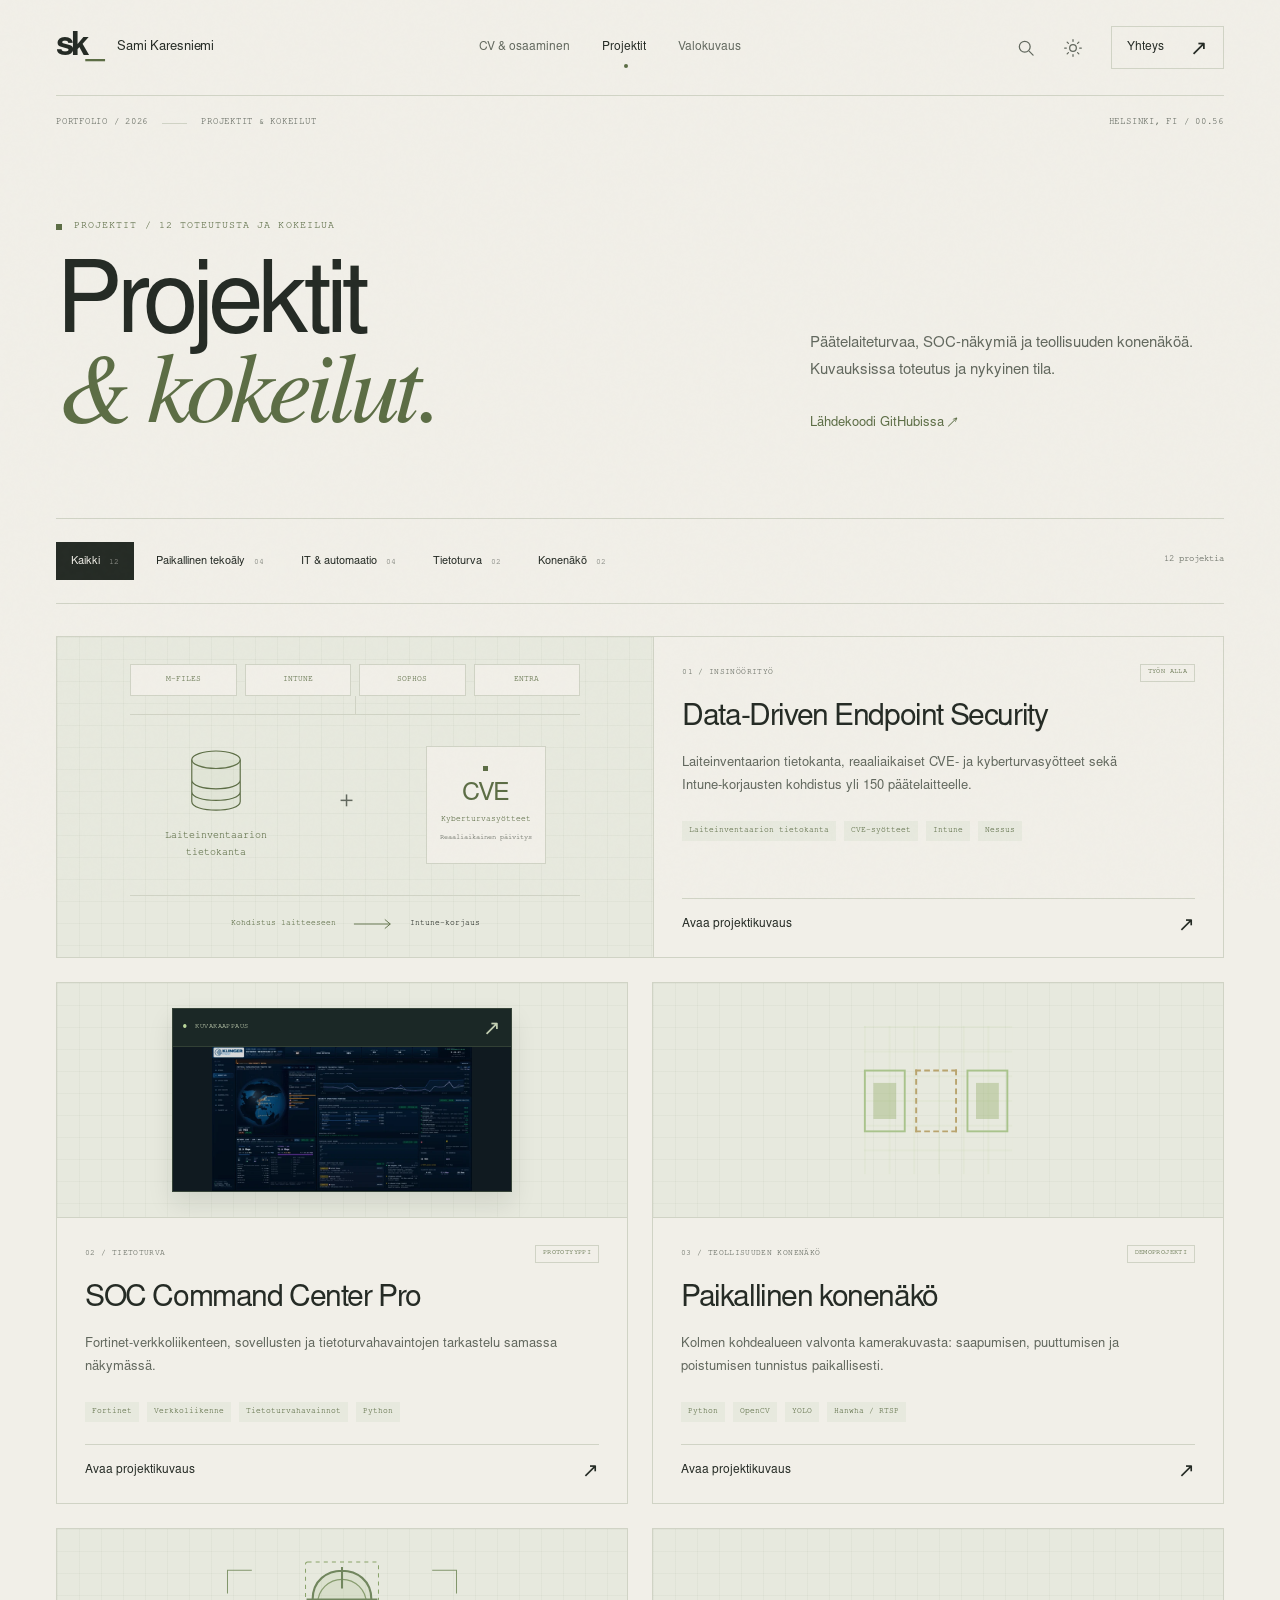
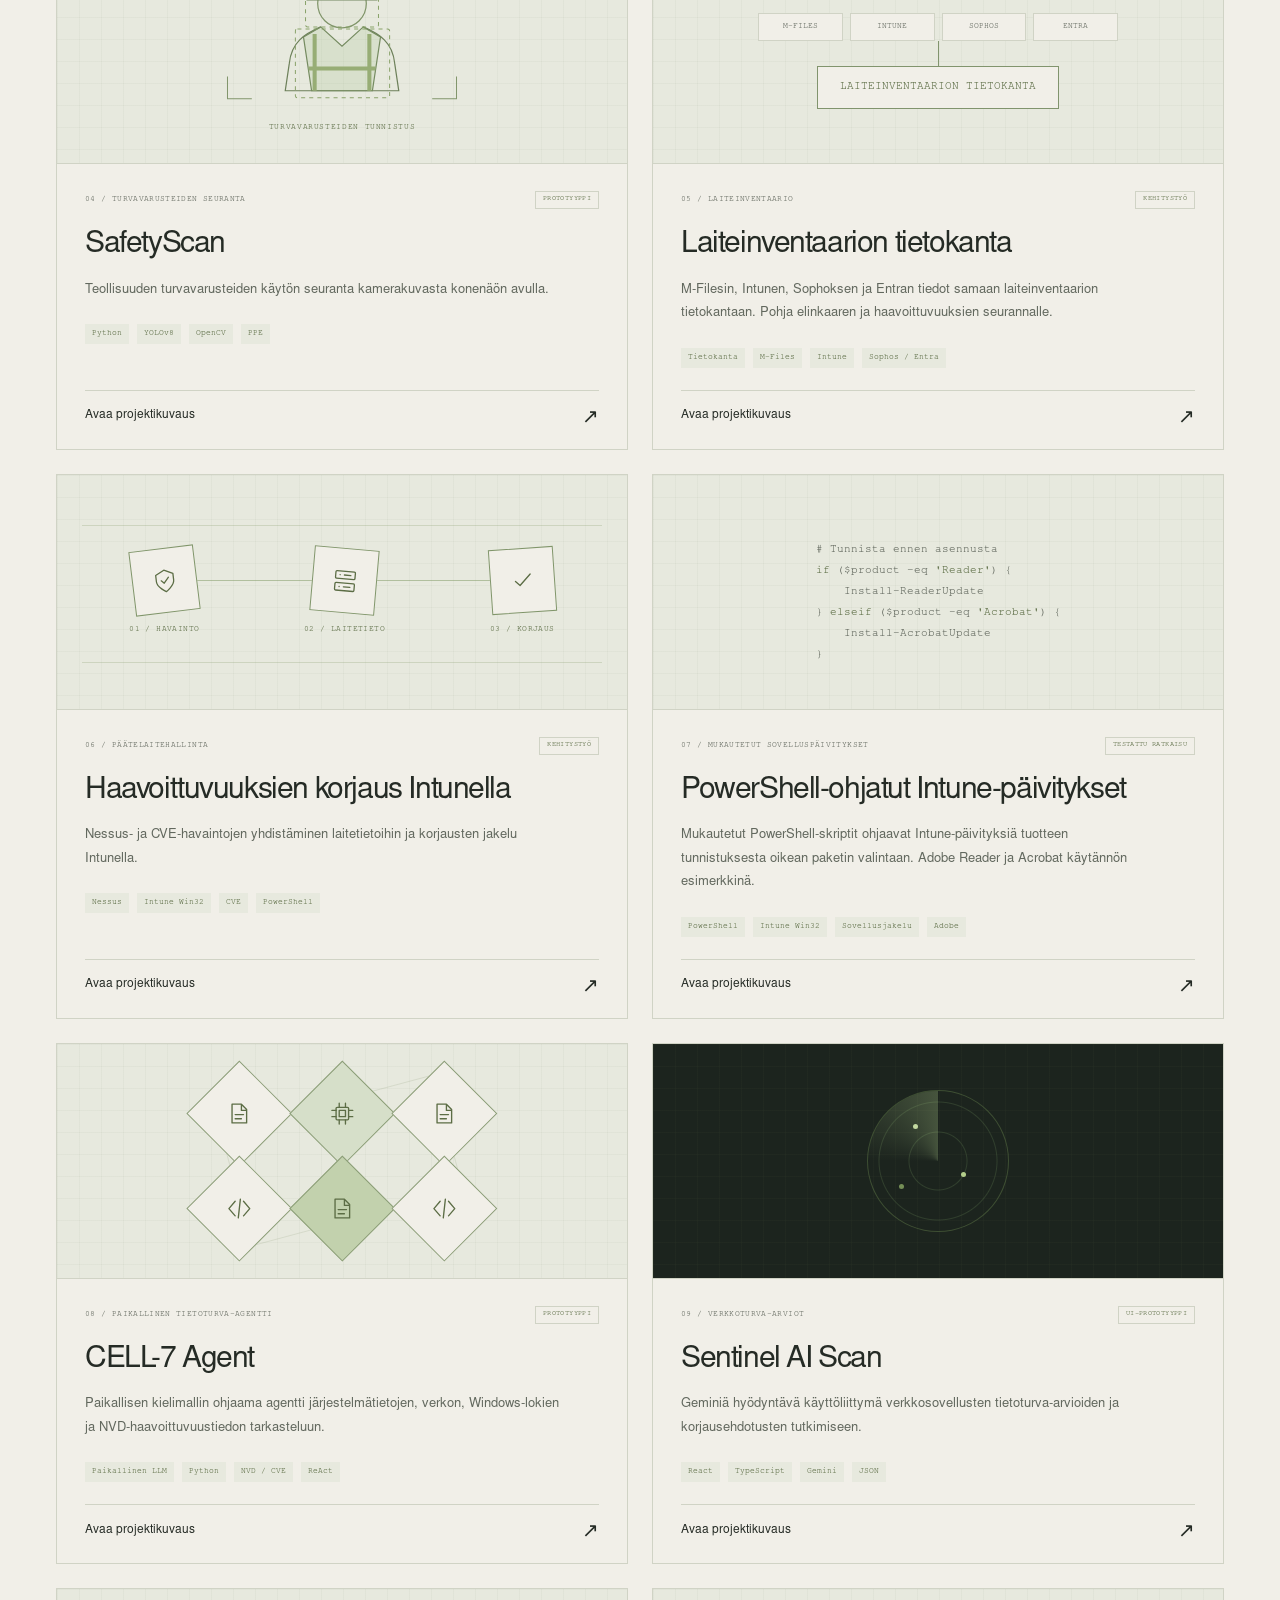
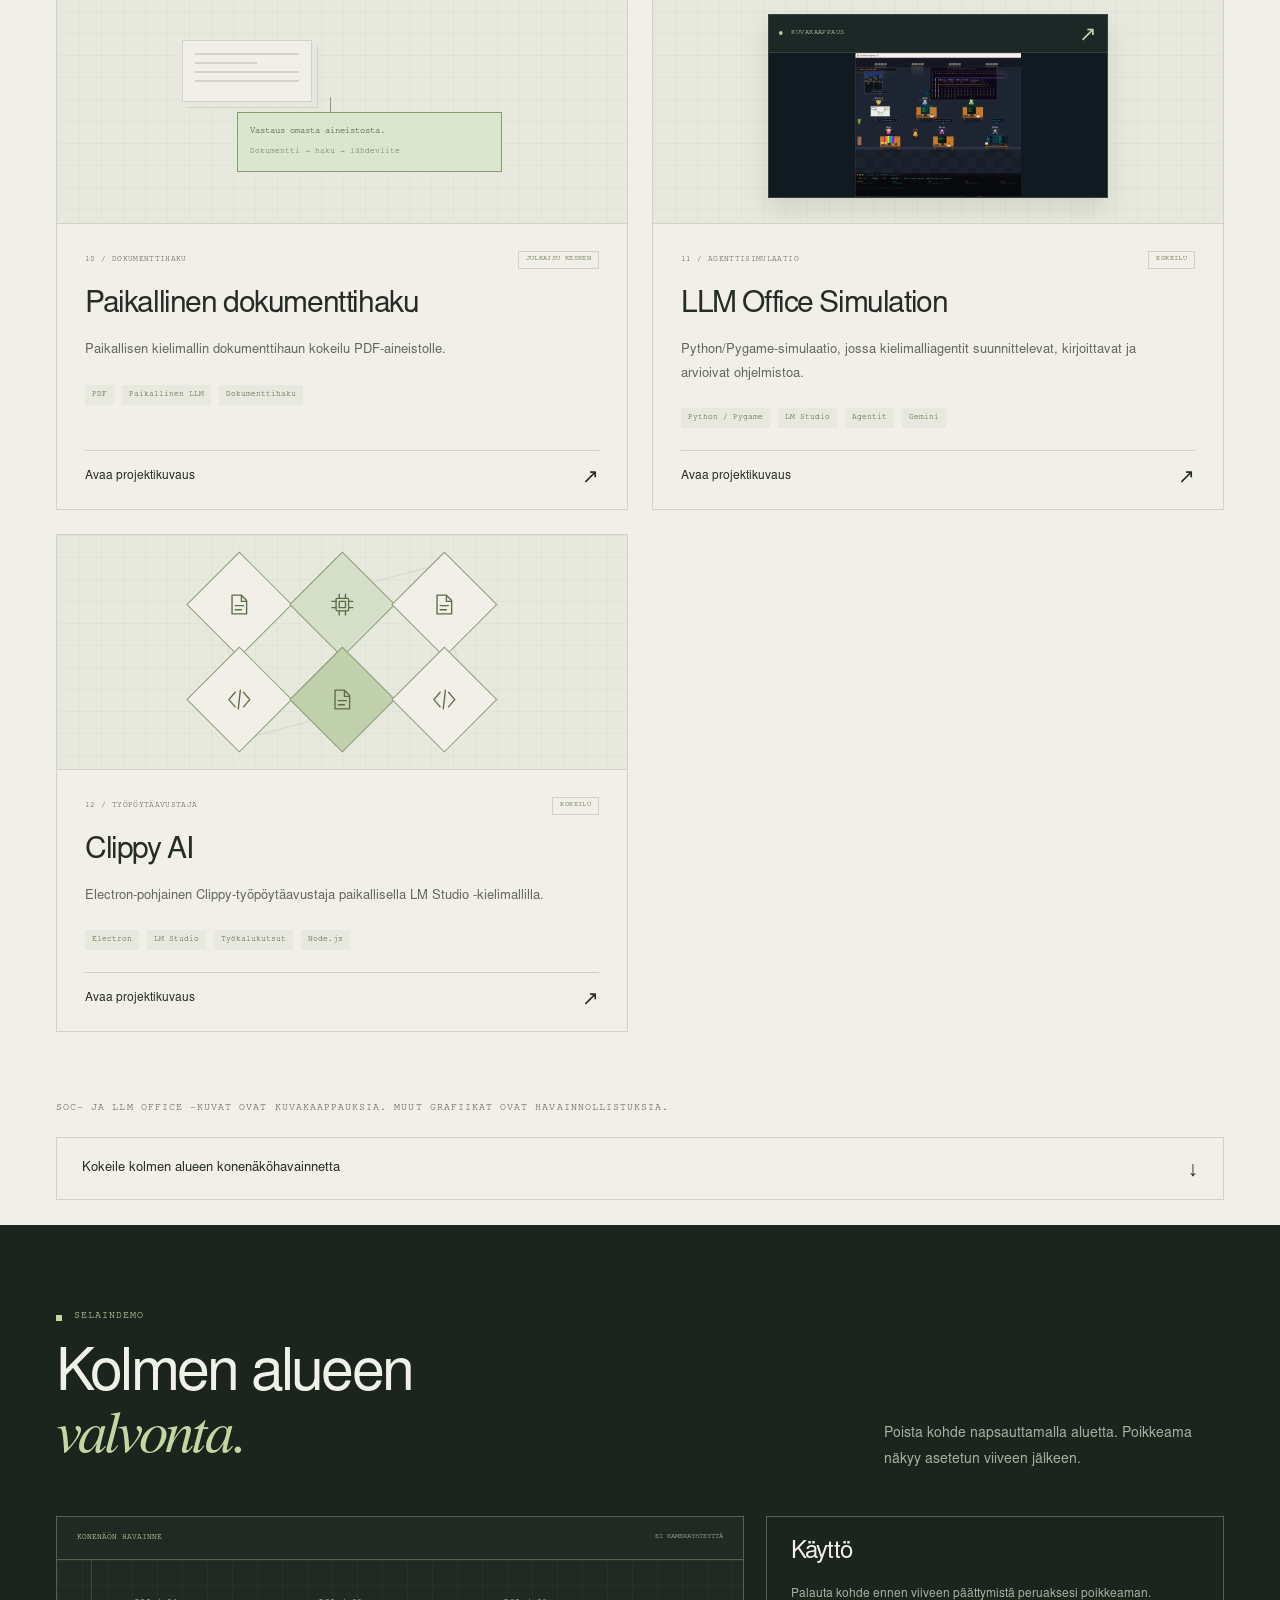
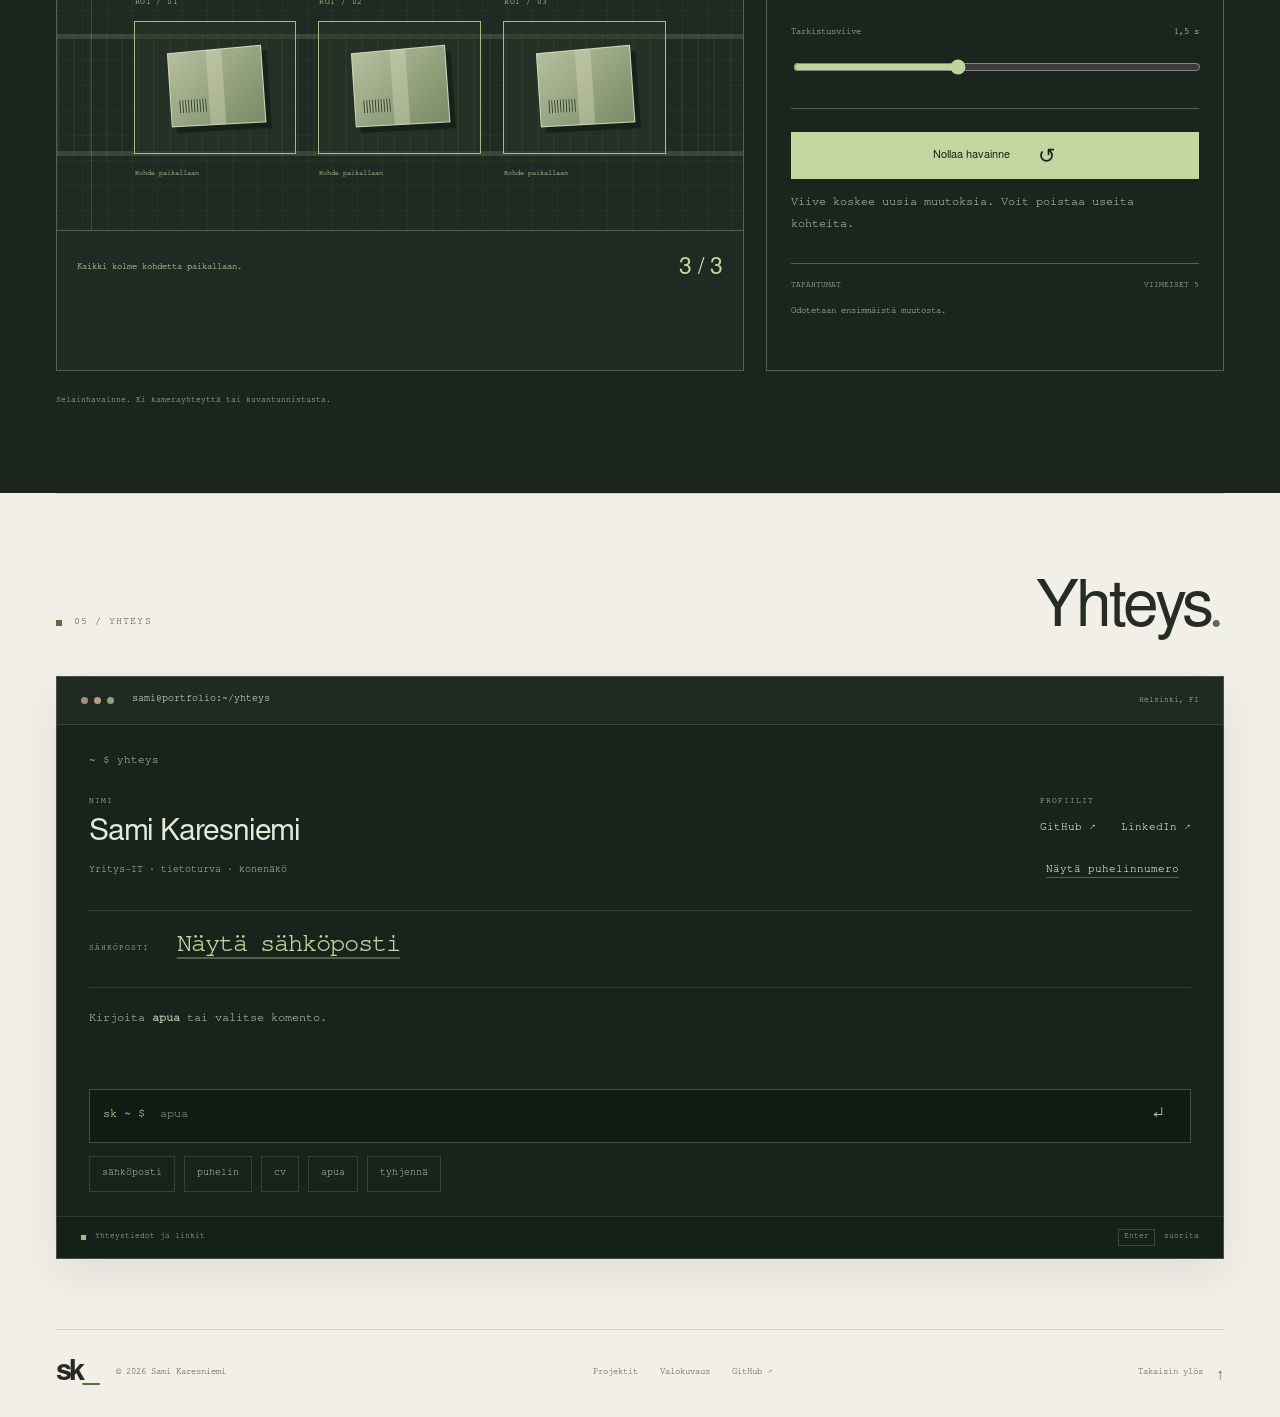
==== commit 551cd10e: "newest" ====
--- a/ai.html
+++ b/ai.html
@@ -1,5 +1,5 @@
 <!doctype html>
-<html lang="fi"><head><meta charset="utf-8"><meta name="viewport" content="width=device-width,initial-scale=1"><meta name="theme-color" content="#f1efe8"><meta name="color-scheme" content="light dark"><title>Projektit — Sami Karesniemi</title><meta name="description" content="Laitehallinnan, tietoturvan, tekoälyn ja konenäön projektit. Mukana kolmen alueen selaindemo."><meta property="og:title" content="Projektit — Sami Karesniemi"><meta property="og:description" content="Laitehallinnan, tietoturvan, tekoälyn ja konenäön projektit. Mukana kolmen alueen selaindemo."><meta property="og:type" content="website"><meta property="og:locale" content="fi_FI"><link rel="icon" href="assets/favicon.svg" type="image/svg+xml"><link rel="preload" href="assets/fonts/sans.otf" as="font" type="font/otf" crossorigin><link rel="preload" href="assets/fonts/serif-italic.otf" as="font" type="font/otf" crossorigin><link rel="stylesheet" href="style.css?v=20261102-terminal2"><link rel="stylesheet" href="contact-terminal.css?v=20261102-terminal1"><link rel="stylesheet" href="project-highlights.css?v=20261102-projects2"><script>try{if(localStorage.getItem('sk-theme')==='dark')document.documentElement.dataset.theme='dark'}catch(e){}</script><script src="common.js?v=20261102-terminal2" defer></script><script src="contact-terminal.js?v=20261102-terminal1" defer></script><script defer src="projects-data.js?v=20261102-projects2"></script><script defer src="projects.js?v=20261102-projects2"></script><noscript><style>.menu-toggle,.palette-toggle,.theme-toggle,.system-tabs,.filters,#load-more,.project-open,.project-preview,.phone-contact{display:none!important}@media(max-width:700px){.site-header{flex-wrap:wrap;padding-block:18px}.navigation{display:flex;position:static;flex-basis:100%;padding:15px 0 0;box-shadow:none;border:0;gap:5px;flex-direction:row;justify-content:space-between}.navigation>a{font-size:11px;padding:10px 0;border:0}.navigation>a[aria-current=page]::after{display:none}}</style></noscript></head><body class="projects-page" id="alku"><a class="skip-link" href="#main">Siirry sisältöön</a><div class="progress-line" aria-hidden="true"></div>
+<html lang="fi"><head><meta charset="utf-8"><meta name="viewport" content="width=device-width,initial-scale=1"><meta name="theme-color" content="#f1efe8"><meta name="color-scheme" content="light dark"><title>Projektit — Sami Karesniemi</title><meta name="description" content="Laitehallinnan, tietoturvan, tekoälyn ja konenäön projektit. Mukana kolmen alueen selaindemo."><meta property="og:title" content="Projektit — Sami Karesniemi"><meta property="og:description" content="Laitehallinnan, tietoturvan, tekoälyn ja konenäön projektit. Mukana kolmen alueen selaindemo."><meta property="og:type" content="website"><meta property="og:locale" content="fi_FI"><link rel="icon" href="assets/favicon.svg" type="image/svg+xml"><link rel="preload" href="assets/fonts/sans.otf" as="font" type="font/otf" crossorigin><link rel="preload" href="assets/fonts/serif-italic.otf" as="font" type="font/otf" crossorigin><link rel="stylesheet" href="style.css?v=20261102-profile1"><link rel="stylesheet" href="contact-terminal.css?v=20261102-private1"><link rel="stylesheet" href="project-highlights.css?v=20261102-profile1"><script>try{if(localStorage.getItem('sk-theme')==='dark')document.documentElement.dataset.theme='dark'}catch(e){}</script><script src="common.js?v=20261102-profile1" defer></script><script src="contact-terminal.js?v=20261102-profile1" defer></script><script defer src="projects-data.js?v=20261102-projects2"></script><script defer src="projects.js?v=20261102-projects2"></script><noscript><style>.menu-toggle,.palette-toggle,.theme-toggle,.system-tabs,.filters,#load-more,.project-open,.project-preview,.phone-contact,.email-contact{display:none!important}@media(max-width:700px){.site-header{flex-wrap:wrap;padding-block:18px}.navigation{display:flex;position:static;flex-basis:100%;padding:15px 0 0;box-shadow:none;border:0;gap:5px;flex-direction:row;justify-content:space-between}.navigation>a{font-size:11px;padding:10px 0;border:0}.navigation>a[aria-current=page]::after{display:none}}</style></noscript></head><body class="projects-page" id="alku"><a class="skip-link" href="#main">Siirry sisältöön</a><div class="progress-line" aria-hidden="true"></div>
  <header class="site-header wrap"><a class="brand" href="index.html" aria-label="Sami Karesniemi, etusivu"><span class="brand-symbol">sk<span>_</span></span><span class="brand-name">Sami Karesniemi</span></a>
  <nav id="navigation" class="navigation" aria-label="Päänavigaatio"><a href="index.html">CV & osaaminen</a><a href="ai.html" aria-current="page">Projektit</a><a href="photography.html">Valokuvaus</a></nav>
  <div class="nav-actions"><button class="icon-button palette-toggle" aria-label="Etsi tai siirry sivulle. Pikanäppäin Ctrl K" title="Siirry · Ctrl K"><svg class="icon" viewBox="0 0 24 24" aria-hidden="true"><circle cx="10.5" cy="10.5" r="6.5"/><path d="m16 16 4.5 4.5"/></svg></button><button class="icon-button theme-toggle" aria-label="Ota tumma teema käyttöön" title="Vaihda teemaa"><svg class="icon" viewBox="0 0 24 24" aria-hidden="true"><circle cx="12" cy="12" r="4"/><path d="M12 2v2m0 16v2M2 12h2m16 0h2M5 5l1.5 1.5m11 11L19 19M5 19l1.5-1.5m11-11L19 5"/></svg></button><a class="nav-contact" href="index.html#yhteys">Yhteys <span class="arrow" aria-hidden="true">↗</span></a><button class="menu-toggle" aria-expanded="false" aria-controls="navigation">Valikko <span aria-hidden="true">＋</span></button></div></header><div class="page-meta wrap"><div class="page-meta-left"><span>Portfolio / 2026</span><span class="tiny-line" aria-hidden="true"></span><span>PROJEKTIT & KOKEILUT</span></div><span>Helsinki, FI <span class="clock" aria-label="Helsingin paikallinen aika"></span></span></div><main id="main" tabindex="-1"><section class="page-hero wrap"><div><p class="eyebrow">Projektit / 12 toteutusta ja kokeilua</p><h1>Projektit<br><em>& kokeilut.</em></h1></div><div class="page-hero-intro"><p>Päätelaiteturvaa, SOC-näkymiä ja teollisuuden konenäköä. Kuvauksissa toteutus ja nykyinen tila.</p><a class="text-link" href="https://github.com/SamiKares" target="_blank" rel="noopener noreferrer">Lähdekoodi GitHubissa ↗</a></div></section><section class="wrap" aria-label="Projektit"><noscript><p class="noscript">Projektien yhteenvedot ja GitHub-linkki toimivat ilman JavaScriptiä. Tarkemmat projektikuvaukset, suodatus ja selaindemo tarvitsevat JavaScriptin.</p></noscript><div class="project-tools"><div class="filters" role="group" aria-label="Suodata projekteja"><button class="filter" data-filter="all" aria-pressed="true">Kaikki<small>12</small></button><button class="filter" data-filter="ai" aria-pressed="false">Paikallinen tekoäly<small>04</small></button><button class="filter" data-filter="it" aria-pressed="false">IT & automaatio<small>04</small></button><button class="filter" data-filter="security" aria-pressed="false">Tietoturva<small>02</small></button><button class="filter" data-filter="vision" aria-pressed="false">Konenäkö<small>02</small></button></div><p class="filter-status" id="filter-status" role="status">12 projektia</p></div><div class="project-grid"><article class="project-card featured" id="thesis" data-category="it"><div class="project-art endpoint-project-art" aria-hidden="true"><div class="endpoint-art"><div class="endpoint-source-row"><span>M-FILES</span><span>INTUNE</span><span>SOPHOS</span><span>ENTRA</span></div><div class="endpoint-art-core"><div class="endpoint-database"><svg viewBox="0 0 64 72"><ellipse cx="32" cy="12" rx="25" ry="9"/><path d="M7 12v43c0 12 50 12 50 0V12M7 33c0 12 50 12 50 0M7 45c0 12 50 12 50 0"/></svg><strong>Laiteinventaarion<br>tietokanta</strong></div><span class="endpoint-combine">＋</span><div class="endpoint-feeds"><span class="endpoint-feed-indicator"></span><strong>CVE</strong><span>Kyberturvasyötteet</span><small>Reaaliaikainen päivitys</small></div></div><div class="endpoint-art-route"><span>Kohdistus laitteeseen</span><svg viewBox="0 0 44 12"><path d="M1 6h40M35 1l6 5-6 5"/></svg><strong>Intune-korjaus</strong></div></div></div><div class="project-body"><div class="project-meta"><span>01 / Insinöörityö</span><span class="project-state">Työn alla</span></div><h2>Data-Driven Endpoint Security</h2><p>Laiteinventaarion tietokanta, reaaliaikaiset CVE- ja kyberturvasyötteet sekä Intune-korjausten kohdistus yli 150 päätelaitteelle.</p><div class="tags"><span>Laiteinventaarion tietokanta</span><span>CVE-syötteet</span><span>Intune</span><span>Nessus</span></div><button class="project-open" data-project="thesis" aria-haspopup="dialog" aria-label="Avaa projektikuvaus: Data-Driven Endpoint Security">Avaa projektikuvaus <span class="arrow" aria-hidden="true">↗</span></button></div></article><article class="project-card" id="soc" data-category="security"><div class="project-art screenshot-art"><button class="project-preview" data-project="soc" aria-haspopup="dialog" aria-label="Avaa kuvakaappaus ja projektikuvaus: SOC Command Center Pro"><span class="preview-topline"><span aria-hidden="true">●</span> Kuvakaappaus <span class="arrow" aria-hidden="true">↗</span></span><img src="assets/projects/soc-command-center-preview.webp" alt="SOC Command Centerin verkkoliikenne- ja tietoturvanäkymä" loading="lazy" decoding="async"></button></div><div class="project-body"><div class="project-meta"><span>02 / Tietoturva</span><span class="project-state">Prototyyppi</span></div><h2>SOC Command Center Pro</h2><p>Fortinet-verkkoliikenteen, sovellusten ja tietoturvahavaintojen tarkastelu samassa näkymässä.</p><div class="tags"><span>Fortinet</span><span>Verkkoliikenne</span><span>Tietoturvahavainnot</span><span>Python</span></div><button class="project-open" data-project="soc" aria-haspopup="dialog" aria-label="Avaa projektikuvaus: SOC Command Center Pro">Avaa projektikuvaus <span class="arrow" aria-hidden="true">↗</span></button></div></article><article class="project-card" id="vision" data-category="vision"><div class="project-art" aria-hidden="true"><div class="mini-vision" style="margin:auto;transform:scale(1.9)" aria-hidden="true"><i></i><i></i><i></i></div></div><div class="project-body"><div class="project-meta"><span>03 / Teollisuuden konenäkö</span><span class="project-state">Demoprojekti</span></div><h2>Paikallinen konenäkö</h2><p>Kolmen kohdealueen valvonta kamerakuvasta: saapumisen, puuttumisen ja poistumisen tunnistus paikallisesti.</p><div class="tags"><span>Python</span><span>OpenCV</span><span>YOLO</span><span>Hanwha / RTSP</span></div><button class="project-open" data-project="vision" aria-haspopup="dialog" aria-label="Avaa projektikuvaus: Paikallinen konenäkö">Avaa projektikuvaus <span class="arrow" aria-hidden="true">↗</span></button></div></article><article class="project-card" id="safety" data-category="vision"><div class="project-art" aria-hidden="true"><div class="ppe-art"><svg viewBox="0 0 250 150" fill="none"><path class="ppe-frame" d="M12 35V12h24m178 0h24v23M12 117v22h24m178 0h24v-22"/><path class="ppe-person" d="M104 68c-16 7-29 15-31 36l-4 27h112l-4-27c-2-21-15-29-31-36"/><path class="ppe-vest" d="m104 68 21 19 21-19 17 10-8 53H95l-8-53Z"/><path class="ppe-band" d="M98 75v56m54-56v56M92 109h66"/><circle class="ppe-head" cx="125" cy="45" r="24"/><path class="ppe-helmet" d="M96 41c0-38 58-38 58 0m-64 0h70m-35-32v21"/><rect class="ppe-detect" x="89" y="4" width="72" height="64" rx="2"/><rect class="ppe-detect" x="79" y="70" width="93" height="68" rx="2"/></svg><span>TURVAVARUSTEIDEN TUNNISTUS</span></div></div><div class="project-body"><div class="project-meta"><span>04 / Turvavarusteiden seuranta</span><span class="project-state">Prototyyppi</span></div><h2>SafetyScan</h2><p>Teollisuuden turvavarusteiden käytön seuranta kamerakuvasta konenäön avulla.</p><div class="tags"><span>Python</span><span>YOLOv8</span><span>OpenCV</span><span>PPE</span></div><button class="project-open" data-project="safety" aria-haspopup="dialog" aria-label="Avaa projektikuvaus: SafetyScan">Avaa projektikuvaus <span class="arrow" aria-hidden="true">↗</span></button></div></article><article class="project-card" id="asset" data-category="it"><div class="project-art" aria-hidden="true"><div class="asset-art"><span>M-FILES</span><span>INTUNE</span><span>SOPHOS</span><span>ENTRA</span></div><div class="asset-result">LAITEINVENTAARION TIETOKANTA</div></div><div class="project-body"><div class="project-meta"><span>05 / Laiteinventaario</span><span class="project-state">Kehitystyö</span></div><h2>Laiteinventaarion tietokanta</h2><p>M-Filesin, Intunen, Sophoksen ja Entran tiedot samaan laiteinventaarion tietokantaan. Pohja elinkaaren ja haavoittuvuuksien seurannalle.</p><div class="tags"><span>Tietokanta</span><span>M-Files</span><span>Intune</span><span>Sophos / Entra</span></div><button class="project-open" data-project="asset" aria-haspopup="dialog" aria-label="Avaa projektikuvaus: Laiteinventaarion tietokanta">Avaa projektikuvaus <span class="arrow" aria-hidden="true">↗</span></button></div></article><article class="project-card" id="remediation" data-category="it"><div class="project-art" aria-hidden="true"><div class="pipeline" aria-label="Haavoittuvuushavainto, yhdistetty laitetieto, hallittu korjaus"><div class="pipeline-node"><span class="node-shape"><svg class="icon" viewBox="0 0 24 24" aria-hidden="true"><path d="m12 2 8 4v6c0 5-8 10-8 10S4 17 4 12V6l8-4Z"/><path d="m8.5 11.5 2.5 2.5 4.5-5"/></svg></span><span>01 / HAVAINTO</span></div><div class="pipeline-node"><span class="node-shape"><svg class="icon" viewBox="0 0 24 24" aria-hidden="true"><rect x="3" y="3" width="18" height="7" rx="1"/><rect x="3" y="14" width="18" height="7" rx="1"/><path d="M7 6.5h.1M7 17.5h.1M11 6.5h6M11 17.5h6"/></svg></span><span>02 / LAITETIETO</span></div><div class="pipeline-node"><span class="node-shape"><svg class="icon" viewBox="0 0 24 24" aria-hidden="true"><path d="m5 12 4 4L19 6"/></svg></span><span>03 / KORJAUS</span></div></div></div><div class="project-body"><div class="project-meta"><span>06 / Päätelaitehallinta</span><span class="project-state">Kehitystyö</span></div><h2>Haavoittuvuuksien korjaus Intunella</h2><p>Nessus- ja CVE-havaintojen yhdistäminen laitetietoihin ja korjausten jakelu Intunella.</p><div class="tags"><span>Nessus</span><span>Intune Win32</span><span>CVE</span><span>PowerShell</span></div><button class="project-open" data-project="remediation" aria-haspopup="dialog" aria-label="Avaa projektikuvaus: Haavoittuvuuksien korjaus Intunella">Avaa projektikuvaus <span class="arrow" aria-hidden="true">↗</span></button></div></article><article class="project-card" id="adobe" data-category="it"><div class="project-art" aria-hidden="true"><pre class="art-code"># Tunnista ennen asennusta
@@ -7,4 +7,4 @@
     Install-ReaderUpdate
 } <strong>elseif</strong> ($product -eq <strong>'Acrobat'</strong>) {
     Install-AcrobatUpdate
-}</pre></div><div class="project-body"><div class="project-meta"><span>07 / Mukautetut sovelluspäivitykset</span><span class="project-state">Testattu ratkaisu</span></div><h2>PowerShell-ohjatut Intune-päivitykset</h2><p>Mukautetut PowerShell-skriptit ohjaavat Intune-päivityksiä tuotteen tunnistuksesta oikean paketin valintaan. Adobe Reader ja Acrobat käytännön esimerkkinä.</p><div class="tags"><span>PowerShell</span><span>Intune Win32</span><span>Sovellusjakelu</span><span>Adobe</span></div><button class="project-open" data-project="adobe" aria-haspopup="dialog" aria-label="Avaa projektikuvaus: PowerShell-ohjatut Intune-päivitykset">Avaa projektikuvaus <span class="arrow" aria-hidden="true">↗</span></button></div></article><article class="project-card" id="cell7" data-category="ai"><div class="project-art" aria-hidden="true"><div class="agent-art" aria-hidden="true"><i><svg class="icon" viewBox="0 0 24 24" aria-hidden="true"><path d="M5 3h9l5 5v13H5V3Z M14 3v6h5M8 13h8M8 17h6"/></svg></i><i><svg class="icon" viewBox="0 0 24 24" aria-hidden="true"><rect x="6" y="6" width="12" height="12" rx="1"/><path d="M9 2v4m6-4v4M9 18v4m6-4v4M2 9h4m-4 6h4M18 9h4m-4 6h4"/><rect x="9" y="9" width="6" height="6"/></svg></i><i><svg class="icon" viewBox="0 0 24 24" aria-hidden="true"><path d="M5 3h9l5 5v13H5V3Z M14 3v6h5M8 13h8M8 17h6"/></svg></i><i><svg class="icon" viewBox="0 0 24 24" aria-hidden="true"><path d="m8 5-6 7 6 7m8-14 6 7-6 7m-3-16-2 18"/></svg></i><i><svg class="icon" viewBox="0 0 24 24" aria-hidden="true"><path d="M5 3h9l5 5v13H5V3Z M14 3v6h5M8 13h8M8 17h6"/></svg></i><i><svg class="icon" viewBox="0 0 24 24" aria-hidden="true"><path d="m8 5-6 7 6 7m8-14 6 7-6 7m-3-16-2 18"/></svg></i></div></div><div class="project-body"><div class="project-meta"><span>08 / Paikallinen tietoturva-agentti</span><span class="project-state">Prototyyppi</span></div><h2>CELL-7 Agent</h2><p>Paikallisen kielimallin ohjaama agentti järjestelmätietojen, verkon, Windows-lokien ja NVD-haavoittuvuustiedon tarkasteluun.</p><div class="tags"><span>Paikallinen LLM</span><span>Python</span><span>NVD / CVE</span><span>ReAct</span></div><button class="project-open" data-project="cell7" aria-haspopup="dialog" aria-label="Avaa projektikuvaus: CELL-7 Agent">Avaa projektikuvaus <span class="arrow" aria-hidden="true">↗</span></button></div></article><article class="project-card" id="sentinel" data-category="security"><div class="project-art radar-art" aria-hidden="true"><div class="mini-radar" aria-hidden="true"></div></div><div class="project-body"><div class="project-meta"><span>09 / Verkkoturva-arviot</span><span class="project-state">UI-prototyyppi</span></div><h2>Sentinel AI Scan</h2><p>Geminiä hyödyntävä käyttöliittymä verkkosovellusten tietoturva-arvioiden ja korjausehdotusten tutkimiseen.</p><div class="tags"><span>React</span><span>TypeScript</span><span>Gemini</span><span>JSON</span></div><button class="project-open" data-project="sentinel" aria-haspopup="dialog" aria-label="Avaa projektikuvaus: Sentinel AI Scan">Avaa projektikuvaus <span class="arrow" aria-hidden="true">↗</span></button></div></article><article class="project-card" id="rag" data-category="ai"><div class="project-art" aria-hidden="true"><div class="rag-art"><div class="rag-document"><i></i><i></i><i></i><i></i></div><div class="rag-answer">Vastaus omasta aineistosta.<small>Dokumentti → haku → lähdeviite</small></div></div></div><div class="project-body"><div class="project-meta"><span>10 / Dokumenttihaku</span><span class="project-state">Julkaisu kesken</span></div><h2>Paikallinen dokumenttihaku</h2><p>Paikallisen kielimallin dokumenttihaun kokeilu PDF-aineistolle.</p><div class="tags"><span>PDF</span><span>Paikallinen LLM</span><span>Dokumenttihaku</span></div><button class="project-open" data-project="rag" aria-haspopup="dialog" aria-label="Avaa projektikuvaus: Paikallinen dokumenttihaku">Avaa projektikuvaus <span class="arrow" aria-hidden="true">↗</span></button></div></article><article class="project-card" id="office" data-category="ai"><div class="project-art screenshot-art"><button class="project-preview" data-project="office" aria-haspopup="dialog" aria-label="Avaa kuvakaappaus ja projektikuvaus: LLM Office Simulation"><span class="preview-topline"><span aria-hidden="true">●</span> Kuvakaappaus <span class="arrow" aria-hidden="true">↗</span></span><img src="assets/projects/llm-office-simulation-preview.webp" alt="LLM Office Simulationin agentit pikseligrafiikan työtilassa" loading="lazy" decoding="async"></button></div><div class="project-body"><div class="project-meta"><span>11 / Agenttisimulaatio</span><span class="project-state">Kokeilu</span></div><h2>LLM Office Simulation</h2><p>Python/Pygame-simulaatio, jossa kielimalliagentit suunnittelevat, kirjoittavat ja arvioivat ohjelmistoa.</p><div class="tags"><span>Python / Pygame</span><span>LM Studio</span><span>Agentit</span><span>Gemini</span></div><button class="project-open" data-project="office" aria-haspopup="dialog" aria-label="Avaa projektikuvaus: LLM Office Simulation">Avaa projektikuvaus <span class="arrow" aria-hidden="true">↗</span></button></div></article><article class="project-card" id="clippy" data-category="ai"><div class="project-art" aria-hidden="true"><div class="agent-art" aria-hidden="true"><i><svg class="icon" viewBox="0 0 24 24" aria-hidden="true"><path d="M5 3h9l5 5v13H5V3Z M14 3v6h5M8 13h8M8 17h6"/></svg></i><i><svg class="icon" viewBox="0 0 24 24" aria-hidden="true"><rect x="6" y="6" width="12" height="12" rx="1"/><path d="M9 2v4m6-4v4M9 18v4m6-4v4M2 9h4m-4 6h4M18 9h4m-4 6h4"/><rect x="9" y="9" width="6" height="6"/></svg></i><i><svg class="icon" viewBox="0 0 24 24" aria-hidden="true"><path d="M5 3h9l5 5v13H5V3Z M14 3v6h5M8 13h8M8 17h6"/></svg></i><i><svg class="icon" viewBox="0 0 24 24" aria-hidden="true"><path d="m8 5-6 7 6 7m8-14 6 7-6 7m-3-16-2 18"/></svg></i><i><svg class="icon" viewBox="0 0 24 24" aria-hidden="true"><path d="M5 3h9l5 5v13H5V3Z M14 3v6h5M8 13h8M8 17h6"/></svg></i><i><svg class="icon" viewBox="0 0 24 24" aria-hidden="true"><path d="m8 5-6 7 6 7m8-14 6 7-6 7m-3-16-2 18"/></svg></i></div></div><div class="project-body"><div class="project-meta"><span>12 / Työpöytäavustaja</span><span class="project-state">Kokeilu</span></div><h2>Clippy AI</h2><p>Electron-pohjainen Clippy-työpöytäavustaja paikallisella LM Studio -kielimallilla.</p><div class="tags"><span>Electron</span><span>LM Studio</span><span>Työkalukutsut</span><span>Node.js</span></div><button class="project-open" data-project="clippy" aria-haspopup="dialog" aria-label="Avaa projektikuvaus: Clippy AI">Avaa projektikuvaus <span class="arrow" aria-hidden="true">↗</span></button></div></article></div><p class="micro" style="margin-bottom:20px">SOC- ja LLM Office -kuvat ovat kuvakaappauksia. Muut grafiikat ovat havainnollistuksia.</p><a class="demo-link" href="#lab"><span>Kokeile kolmen alueen konenäköhavainnetta</span><span class="arrow" aria-hidden="true">↓</span></a></section><section class="lab-section" id="lab" aria-labelledby="lab-title"><div class="wrap"><div class="section-heading"><div><p class="eyebrow">Selaindemo</p><h2 id="lab-title">Kolmen alueen<br><em>valvonta.</em></h2></div><p>Poista kohde napsauttamalla aluetta. Poikkeama näkyy asetetun viiveen jälkeen.</p></div><div class="lab-grid"><div class="lab-window"><div class="lab-toolbar"><span>KONENÄÖN HAVAINNE</span><span>EI KAMERAYHTEYTTÄ</span></div><div class="demo-scene"><button class="roi" data-roi="0" aria-pressed="false" aria-label="Poista kohde alueelta 01"><span class="roi-id">ROI / 01</span><span class="demo-object" aria-hidden="true"></span><span class="roi-status">Kohde paikallaan</span></button><button class="roi" data-roi="1" aria-pressed="false" aria-label="Poista kohde alueelta 02"><span class="roi-id">ROI / 02</span><span class="demo-object" aria-hidden="true"></span><span class="roi-status">Kohde paikallaan</span></button><button class="roi" data-roi="2" aria-pressed="false" aria-label="Poista kohde alueelta 03"><span class="roi-id">ROI / 03</span><span class="demo-object" aria-hidden="true"></span><span class="roi-status">Kohde paikallaan</span></button></div><div class="lab-output" role="status" aria-live="polite"><span id="demo-status">Kaikki kolme kohdetta paikallaan.</span><strong id="demo-count">3 / 3</strong></div></div><div class="lab-settings"><h3>Käyttö</h3><p>Palauta kohde ennen viiveen päättymistä peruaksesi poikkeaman.</p><div class="delay-row"><label for="demo-delay">Tarkistusviive <output for="demo-delay" id="delay-value">1,5 s</output></label><input id="demo-delay" type="range" min="500" max="3000" step="100" value="1500"></div><button class="button light" id="demo-reset">Nollaa havainne <span class="arrow" aria-hidden="true">↺</span></button><p class="lab-hint">Viive koskee uusia muutoksia. Voit poistaa useita kohteita.</p><div class="demo-log"><div class="demo-log-title"><span>TAPAHTUMAT</span><span>VIIMEISET 5</span></div><ol class="event-log" id="event-log" aria-live="polite"><li>Odotetaan ensimmäistä muutosta.</li></ol></div></div></div><p class="lab-note">Selainhavainne. Ei kamerayhteyttä tai kuvantunnistusta.</p></div></section><section class="contact-section wrap contact-terminal" id="yhteys" aria-labelledby="contact-title"><div class="terminal-section-heading"><p class="eyebrow">05 / Yhteys</p><h2 id="contact-title">Yhteys<em>.</em></h2></div><div class="terminal-window"><div class="terminal-bar"><span class="terminal-lights" aria-hidden="true"><i></i><i></i><i></i></span><span class="terminal-path">sami@portfolio:~/yhteys</span><span class="terminal-location">Helsinki, FI</span></div><div class="terminal-body"><p class="terminal-invocation" aria-hidden="true"><span>~</span> $ yhteys</p><div class="terminal-contact-grid"><div><p class="terminal-label">Nimi</p><p class="terminal-name">Sami Karesniemi</p><p class="terminal-role">Yritys-IT · tietoturva · konenäkö</p></div><div class="terminal-directory"><p class="terminal-label">Profiilit</p><div class="terminal-socials"><a href="https://github.com/SamiKares" target="_blank" rel="noopener noreferrer">GitHub ↗</a><a href="https://www.linkedin.com/in/sami-karesniemi/" target="_blank" rel="noopener noreferrer">LinkedIn ↗</a></div><span class="phone-contact" aria-live="polite"><button class="phone-reveal" data-reveal-phone>Näytä puhelinnumero</button></span></div></div><div class="contact-email-row"><span class="terminal-label">Sähköposti</span><a class="contact-email" href="mailto:sami@karesniemi.fi">sami@karesniemi.fi</a><button class="copy-email" data-copy="sami@karesniemi.fi" aria-label="Kopioi sähköpostiosoite"><svg class="icon" viewBox="0 0 24 24" aria-hidden="true"><rect x="8" y="8" width="12" height="12" rx="1"/><path d="M16 8V4H4v12h4"/></svg><span>Kopioi osoite</span></button></div><div class="terminal-session" hidden><div class="terminal-output" role="log" aria-label="Terminaalin vastaukset" aria-live="polite" aria-relevant="additions text"><p class="terminal-hint">Kirjoita <strong>apua</strong> tai valitse komento.</p></div><form class="terminal-command"><label class="sr-only" for="contact-command">Yhteystietoterminaalin komento</label><span class="terminal-prompt" aria-hidden="true">sk ~ $</span><input id="contact-command" name="command" type="text" placeholder="apua" autocomplete="off" autocapitalize="off" spellcheck="false" maxlength="80" enterkeyhint="go"><button type="submit" aria-label="Suorita yhteystietokomento">↵</button></form><div class="terminal-shortcuts" role="group" aria-label="Pikakomennot"><button type="button" data-terminal-command="sähköposti">sähköposti</button><button type="button" data-terminal-command="puhelin">puhelin</button><button type="button" data-terminal-command="cv">cv</button><button type="button" data-terminal-command="apua">apua</button><button type="button" data-terminal-command="tyhjennä">tyhjennä</button></div></div></div><div class="terminal-footer"><span class="terminal-dot" aria-hidden="true"></span><span>Yhteystiedot ja linkit</span><kbd class="terminal-keyhint">Enter</kbd><span class="terminal-keyhint">suorita</span></div></div></section></main><footer class="site-footer wrap"><div class="footer-brand"><a class="brand-symbol" href="index.html" aria-label="Etusivu">sk<span>_</span></a><span>© 2026 Sami Karesniemi</span></div><nav class="footer-nav" aria-label="Alatunniste"><a href="ai.html">Projektit</a><a href="photography.html">Valokuvaus</a><a href="https://github.com/SamiKares" target="_blank" rel="noopener noreferrer">GitHub ↗</a></nav><a class="back-top" href="#alku">Takaisin ylös <span class="arrow" aria-hidden="true">↑</span></a></footer><dialog id="palette" class="palette" aria-label="Etsi tai siirry"><div class="palette-search"><svg class="icon" viewBox="0 0 24 24" aria-hidden="true"><circle cx="10.5" cy="10.5" r="6.5"/><path d="m16 16 4.5 4.5"/></svg><label class="sr-only" for="palette-input">Etsi sivuja ja projekteja</label><input id="palette-input" type="search" placeholder="Minne seuraavaksi?" autocomplete="off"><button data-close-dialog aria-label="Sulje haku">Esc</button></div><p class="palette-label">SIVUT & PROJEKTIT</p><ul class="palette-results" id="palette-results"></ul><div class="palette-foot"><span>↑ ↓ selaa · Enter avaa</span><span>Ctrl / ⌘ K avaa</span></div></dialog><div class="toast" role="status" aria-live="polite"></div><dialog id="project-dialog" aria-labelledby="dialog-title"><div class="dialog-top"><p class="micro" id="dialog-category"></p><button class="dialog-close" data-close-dialog>Sulje <span class="arrow" aria-hidden="true">×</span></button></div><div class="dialog-content"><h2 id="dialog-title"></h2><p class="dialog-lead" id="dialog-intro"></p><div id="dialog-body"></div><div class="dialog-actions" id="dialog-actions"></div></div></dialog></body></html>+}</pre></div><div class="project-body"><div class="project-meta"><span>07 / Mukautetut sovelluspäivitykset</span><span class="project-state">Testattu ratkaisu</span></div><h2>PowerShell-ohjatut Intune-päivitykset</h2><p>Mukautetut PowerShell-skriptit ohjaavat Intune-päivityksiä tuotteen tunnistuksesta oikean paketin valintaan. Adobe Reader ja Acrobat käytännön esimerkkinä.</p><div class="tags"><span>PowerShell</span><span>Intune Win32</span><span>Sovellusjakelu</span><span>Adobe</span></div><button class="project-open" data-project="adobe" aria-haspopup="dialog" aria-label="Avaa projektikuvaus: PowerShell-ohjatut Intune-päivitykset">Avaa projektikuvaus <span class="arrow" aria-hidden="true">↗</span></button></div></article><article class="project-card" id="cell7" data-category="ai"><div class="project-art" aria-hidden="true"><div class="agent-art" aria-hidden="true"><i><svg class="icon" viewBox="0 0 24 24" aria-hidden="true"><path d="M5 3h9l5 5v13H5V3Z M14 3v6h5M8 13h8M8 17h6"/></svg></i><i><svg class="icon" viewBox="0 0 24 24" aria-hidden="true"><rect x="6" y="6" width="12" height="12" rx="1"/><path d="M9 2v4m6-4v4M9 18v4m6-4v4M2 9h4m-4 6h4M18 9h4m-4 6h4"/><rect x="9" y="9" width="6" height="6"/></svg></i><i><svg class="icon" viewBox="0 0 24 24" aria-hidden="true"><path d="M5 3h9l5 5v13H5V3Z M14 3v6h5M8 13h8M8 17h6"/></svg></i><i><svg class="icon" viewBox="0 0 24 24" aria-hidden="true"><path d="m8 5-6 7 6 7m8-14 6 7-6 7m-3-16-2 18"/></svg></i><i><svg class="icon" viewBox="0 0 24 24" aria-hidden="true"><path d="M5 3h9l5 5v13H5V3Z M14 3v6h5M8 13h8M8 17h6"/></svg></i><i><svg class="icon" viewBox="0 0 24 24" aria-hidden="true"><path d="m8 5-6 7 6 7m8-14 6 7-6 7m-3-16-2 18"/></svg></i></div></div><div class="project-body"><div class="project-meta"><span>08 / Paikallinen tietoturva-agentti</span><span class="project-state">Prototyyppi</span></div><h2>CELL-7 Agent</h2><p>Paikallisen kielimallin ohjaama agentti järjestelmätietojen, verkon, Windows-lokien ja NVD-haavoittuvuustiedon tarkasteluun.</p><div class="tags"><span>Paikallinen LLM</span><span>Python</span><span>NVD / CVE</span><span>ReAct</span></div><button class="project-open" data-project="cell7" aria-haspopup="dialog" aria-label="Avaa projektikuvaus: CELL-7 Agent">Avaa projektikuvaus <span class="arrow" aria-hidden="true">↗</span></button></div></article><article class="project-card" id="sentinel" data-category="security"><div class="project-art radar-art" aria-hidden="true"><div class="mini-radar" aria-hidden="true"></div></div><div class="project-body"><div class="project-meta"><span>09 / Verkkoturva-arviot</span><span class="project-state">UI-prototyyppi</span></div><h2>Sentinel AI Scan</h2><p>Geminiä hyödyntävä käyttöliittymä verkkosovellusten tietoturva-arvioiden ja korjausehdotusten tutkimiseen.</p><div class="tags"><span>React</span><span>TypeScript</span><span>Gemini</span><span>JSON</span></div><button class="project-open" data-project="sentinel" aria-haspopup="dialog" aria-label="Avaa projektikuvaus: Sentinel AI Scan">Avaa projektikuvaus <span class="arrow" aria-hidden="true">↗</span></button></div></article><article class="project-card" id="rag" data-category="ai"><div class="project-art" aria-hidden="true"><div class="rag-art"><div class="rag-document"><i></i><i></i><i></i><i></i></div><div class="rag-answer">Vastaus omasta aineistosta.<small>Dokumentti → haku → lähdeviite</small></div></div></div><div class="project-body"><div class="project-meta"><span>10 / Dokumenttihaku</span><span class="project-state">Julkaisu kesken</span></div><h2>Paikallinen dokumenttihaku</h2><p>Paikallisen kielimallin dokumenttihaun kokeilu PDF-aineistolle.</p><div class="tags"><span>PDF</span><span>Paikallinen LLM</span><span>Dokumenttihaku</span></div><button class="project-open" data-project="rag" aria-haspopup="dialog" aria-label="Avaa projektikuvaus: Paikallinen dokumenttihaku">Avaa projektikuvaus <span class="arrow" aria-hidden="true">↗</span></button></div></article><article class="project-card" id="office" data-category="ai"><div class="project-art screenshot-art"><button class="project-preview" data-project="office" aria-haspopup="dialog" aria-label="Avaa kuvakaappaus ja projektikuvaus: LLM Office Simulation"><span class="preview-topline"><span aria-hidden="true">●</span> Kuvakaappaus <span class="arrow" aria-hidden="true">↗</span></span><img src="assets/projects/llm-office-simulation-preview.webp" alt="LLM Office Simulationin agentit pikseligrafiikan työtilassa" loading="lazy" decoding="async"></button></div><div class="project-body"><div class="project-meta"><span>11 / Agenttisimulaatio</span><span class="project-state">Kokeilu</span></div><h2>LLM Office Simulation</h2><p>Python/Pygame-simulaatio, jossa kielimalliagentit suunnittelevat, kirjoittavat ja arvioivat ohjelmistoa.</p><div class="tags"><span>Python / Pygame</span><span>LM Studio</span><span>Agentit</span><span>Gemini</span></div><button class="project-open" data-project="office" aria-haspopup="dialog" aria-label="Avaa projektikuvaus: LLM Office Simulation">Avaa projektikuvaus <span class="arrow" aria-hidden="true">↗</span></button></div></article><article class="project-card" id="clippy" data-category="ai"><div class="project-art" aria-hidden="true"><div class="agent-art" aria-hidden="true"><i><svg class="icon" viewBox="0 0 24 24" aria-hidden="true"><path d="M5 3h9l5 5v13H5V3Z M14 3v6h5M8 13h8M8 17h6"/></svg></i><i><svg class="icon" viewBox="0 0 24 24" aria-hidden="true"><rect x="6" y="6" width="12" height="12" rx="1"/><path d="M9 2v4m6-4v4M9 18v4m6-4v4M2 9h4m-4 6h4M18 9h4m-4 6h4"/><rect x="9" y="9" width="6" height="6"/></svg></i><i><svg class="icon" viewBox="0 0 24 24" aria-hidden="true"><path d="M5 3h9l5 5v13H5V3Z M14 3v6h5M8 13h8M8 17h6"/></svg></i><i><svg class="icon" viewBox="0 0 24 24" aria-hidden="true"><path d="m8 5-6 7 6 7m8-14 6 7-6 7m-3-16-2 18"/></svg></i><i><svg class="icon" viewBox="0 0 24 24" aria-hidden="true"><path d="M5 3h9l5 5v13H5V3Z M14 3v6h5M8 13h8M8 17h6"/></svg></i><i><svg class="icon" viewBox="0 0 24 24" aria-hidden="true"><path d="m8 5-6 7 6 7m8-14 6 7-6 7m-3-16-2 18"/></svg></i></div></div><div class="project-body"><div class="project-meta"><span>12 / Työpöytäavustaja</span><span class="project-state">Kokeilu</span></div><h2>Clippy AI</h2><p>Electron-pohjainen Clippy-työpöytäavustaja paikallisella LM Studio -kielimallilla.</p><div class="tags"><span>Electron</span><span>LM Studio</span><span>Työkalukutsut</span><span>Node.js</span></div><button class="project-open" data-project="clippy" aria-haspopup="dialog" aria-label="Avaa projektikuvaus: Clippy AI">Avaa projektikuvaus <span class="arrow" aria-hidden="true">↗</span></button></div></article></div><p class="micro" style="margin-bottom:20px">SOC- ja LLM Office -kuvat ovat kuvakaappauksia. Muut grafiikat ovat havainnollistuksia.</p><a class="demo-link" href="#lab"><span>Kokeile kolmen alueen konenäköhavainnetta</span><span class="arrow" aria-hidden="true">↓</span></a></section><section class="lab-section" id="lab" aria-labelledby="lab-title"><div class="wrap"><div class="section-heading"><div><p class="eyebrow">Selaindemo</p><h2 id="lab-title">Kolmen alueen<br><em>valvonta.</em></h2></div><p>Poista kohde napsauttamalla aluetta. Poikkeama näkyy asetetun viiveen jälkeen.</p></div><div class="lab-grid"><div class="lab-window"><div class="lab-toolbar"><span>KONENÄÖN HAVAINNE</span><span>EI KAMERAYHTEYTTÄ</span></div><div class="demo-scene"><button class="roi" data-roi="0" aria-pressed="false" aria-label="Poista kohde alueelta 01"><span class="roi-id">ROI / 01</span><span class="demo-object" aria-hidden="true"></span><span class="roi-status">Kohde paikallaan</span></button><button class="roi" data-roi="1" aria-pressed="false" aria-label="Poista kohde alueelta 02"><span class="roi-id">ROI / 02</span><span class="demo-object" aria-hidden="true"></span><span class="roi-status">Kohde paikallaan</span></button><button class="roi" data-roi="2" aria-pressed="false" aria-label="Poista kohde alueelta 03"><span class="roi-id">ROI / 03</span><span class="demo-object" aria-hidden="true"></span><span class="roi-status">Kohde paikallaan</span></button></div><div class="lab-output" role="status" aria-live="polite"><span id="demo-status">Kaikki kolme kohdetta paikallaan.</span><strong id="demo-count">3 / 3</strong></div></div><div class="lab-settings"><h3>Käyttö</h3><p>Palauta kohde ennen viiveen päättymistä peruaksesi poikkeaman.</p><div class="delay-row"><label for="demo-delay">Tarkistusviive <output for="demo-delay" id="delay-value">1,5 s</output></label><input id="demo-delay" type="range" min="500" max="3000" step="100" value="1500"></div><button class="button light" id="demo-reset">Nollaa havainne <span class="arrow" aria-hidden="true">↺</span></button><p class="lab-hint">Viive koskee uusia muutoksia. Voit poistaa useita kohteita.</p><div class="demo-log"><div class="demo-log-title"><span>TAPAHTUMAT</span><span>VIIMEISET 5</span></div><ol class="event-log" id="event-log" aria-live="polite"><li>Odotetaan ensimmäistä muutosta.</li></ol></div></div></div><p class="lab-note">Selainhavainne. Ei kamerayhteyttä tai kuvantunnistusta.</p></div></section><section class="contact-section wrap contact-terminal" id="yhteys" aria-labelledby="contact-title"><div class="terminal-section-heading"><p class="eyebrow">05 / Yhteys</p><h2 id="contact-title">Yhteys<em>.</em></h2></div><div class="terminal-window"><div class="terminal-bar"><span class="terminal-lights" aria-hidden="true"><i></i><i></i><i></i></span><span class="terminal-path">sami@portfolio:~/yhteys</span><span class="terminal-location">Helsinki, FI</span></div><div class="terminal-body"><p class="terminal-invocation" aria-hidden="true"><span>~</span> $ yhteys</p><div class="terminal-contact-grid"><div><p class="terminal-label">Nimi</p><p class="terminal-name">Sami Karesniemi</p><p class="terminal-role">Yritys-IT · tietoturva · konenäkö</p></div><div class="terminal-directory"><p class="terminal-label">Profiilit</p><div class="terminal-socials"><a href="https://github.com/SamiKares" target="_blank" rel="noopener noreferrer">GitHub ↗</a><a href="https://www.linkedin.com/in/sami-karesniemi/" target="_blank" rel="noopener noreferrer">LinkedIn ↗</a></div><span class="phone-contact" aria-live="polite"><button class="phone-reveal" data-reveal-phone>Näytä puhelinnumero</button></span></div></div><div class="contact-email-row"><span class="terminal-label">Sähköposti</span><span class="email-contact" aria-live="polite"><button class="email-reveal" data-reveal-email aria-label="Näytä sähköpostiosoite">Näytä sähköposti</button></span><noscript><span class="terminal-muted">Yhteystietojen avaaminen vaatii JavaScriptin.</span></noscript><button class="copy-email" data-copy hidden aria-label="Kopioi sähköpostiosoite"><svg class="icon" viewBox="0 0 24 24" aria-hidden="true"><rect x="8" y="8" width="12" height="12" rx="1"/><path d="M16 8V4H4v12h4"/></svg><span>Kopioi osoite</span></button></div><div class="terminal-session" hidden><div class="terminal-output" role="log" aria-label="Terminaalin vastaukset" aria-live="polite" aria-relevant="additions text"><p class="terminal-hint">Kirjoita <strong>apua</strong> tai valitse komento.</p></div><form class="terminal-command"><label class="sr-only" for="contact-command">Yhteystietoterminaalin komento</label><span class="terminal-prompt" aria-hidden="true">sk ~ $</span><input id="contact-command" name="command" type="text" placeholder="apua" autocomplete="off" autocapitalize="off" spellcheck="false" maxlength="80" enterkeyhint="go"><button type="submit" aria-label="Suorita yhteystietokomento">↵</button></form><div class="terminal-shortcuts" role="group" aria-label="Pikakomennot"><button type="button" data-terminal-command="sähköposti">sähköposti</button><button type="button" data-terminal-command="puhelin">puhelin</button><button type="button" data-terminal-command="cv">cv</button><button type="button" data-terminal-command="apua">apua</button><button type="button" data-terminal-command="tyhjennä">tyhjennä</button></div></div></div><div class="terminal-footer"><span class="terminal-dot" aria-hidden="true"></span><span>Yhteystiedot ja linkit</span><kbd class="terminal-keyhint">Enter</kbd><span class="terminal-keyhint">suorita</span></div></div></section></main><footer class="site-footer wrap"><div class="footer-brand"><a class="brand-symbol" href="index.html" aria-label="Etusivu">sk<span>_</span></a><span>© 2026 Sami Karesniemi</span></div><nav class="footer-nav" aria-label="Alatunniste"><a href="ai.html">Projektit</a><a href="photography.html">Valokuvaus</a><a href="https://github.com/SamiKares" target="_blank" rel="noopener noreferrer">GitHub ↗</a></nav><a class="back-top" href="#alku">Takaisin ylös <span class="arrow" aria-hidden="true">↑</span></a></footer><dialog id="palette" class="palette" aria-label="Etsi tai siirry"><div class="palette-search"><svg class="icon" viewBox="0 0 24 24" aria-hidden="true"><circle cx="10.5" cy="10.5" r="6.5"/><path d="m16 16 4.5 4.5"/></svg><label class="sr-only" for="palette-input">Etsi sivuja ja projekteja</label><input id="palette-input" type="search" placeholder="Minne seuraavaksi?" autocomplete="off"><button data-close-dialog aria-label="Sulje haku">Esc</button></div><p class="palette-label">SIVUT & PROJEKTIT</p><ul class="palette-results" id="palette-results"></ul><div class="palette-foot"><span>↑ ↓ selaa · Enter avaa</span><span>Ctrl / ⌘ K avaa</span></div></dialog><div class="toast" role="status" aria-live="polite"></div><dialog id="project-dialog" aria-labelledby="dialog-title"><div class="dialog-top"><p class="micro" id="dialog-category"></p><button class="dialog-close" data-close-dialog>Sulje <span class="arrow" aria-hidden="true">×</span></button></div><div class="dialog-content"><h2 id="dialog-title"></h2><p class="dialog-lead" id="dialog-intro"></p><div id="dialog-body"></div><div class="dialog-actions" id="dialog-actions"></div></div></dialog></body></html>
--- a/style.css
+++ b/style.css
@@ -62,3 +62,17 @@
 @media(max-width:380px){.case-preview{width:51px;height:41px}}
 @media(prefers-reduced-motion:reduce){.project-preview{transition:none}.project-preview:hover{transform:none}}
 @media print{.cv-project-link{font-size:9pt;margin-top:10px}.phone-contact{display:none}}
+
+/* Profile positioning and hands-on lab */
+.hero-role{font-size:12px;font-weight:500;max-width:500px}
+.hero-background{font:10px/1.8 var(--mono);max-width:470px;color:var(--sub);border-left:2px solid var(--olive);padding-left:13px;margin-top:18px}
+.personal-lab{margin-top:35px;padding:25px;border:1px solid var(--line);background:var(--soft)}
+.personal-lab-heading{display:flex;align-items:baseline;justify-content:space-between;gap:15px;margin-bottom:23px}
+.personal-lab-heading .micro{font-size:8px;color:var(--olive)}
+.personal-lab-heading h3{font-size:25px;letter-spacing:-.035em}
+.personal-lab-grid{display:grid;grid-template-columns:repeat(3,minmax(0,1fr));gap:23px}
+.personal-lab-grid p{font-size:12px;line-height:1.8;color:var(--sub)}
+.personal-lab-grid strong{display:block;color:var(--ink);font-size:12px;font-weight:500;margin-bottom:9px}
+@media(max-width:900px){.personal-lab-grid{grid-template-columns:1fr;gap:20px}.personal-lab-grid strong{margin-bottom:3px}}
+@media(max-width:600px){.hero-background{font-size:9px;max-width:100%}.personal-lab{padding:22px}.personal-lab-heading{align-items:flex-start;flex-direction:column;gap:8px}.personal-lab-heading h3{font-size:27px}}
+@media print{.hero-background{font:8pt/1.5 monospace}.personal-lab{padding:14px;margin-top:15px}.personal-lab-grid{grid-template-columns:repeat(3,1fr);gap:15px}.personal-lab-grid p,.personal-lab-grid strong{font-size:8pt}.personal-lab-heading h3{font-size:12pt}.personal-lab-heading{margin-bottom:12px}}
--- a/contact-terminal.css
+++ b/contact-terminal.css
@@ -23,6 +23,8 @@
 .terminal-window .phone-contact{font:11px/1.7 var(--mono)}
 .terminal-window .phone-reveal{text-decoration-color:#8eaa6e77}
 .contact-terminal .contact-email-row{margin-top:27px;padding:19px 0;display:flex;gap:22px;border-color:#71825f55}
+.email-contact{display:flex;align-items:center;flex:1;min-width:0}
+.contact-terminal .email-reveal{font:clamp(17px,2vw,27px)/1.4 var(--mono);letter-spacing:-.04em;color:var(--terminal-accent);text-align:left;text-decoration:underline;text-decoration-color:#8eaa6e77;text-underline-offset:6px}
 .contact-terminal .contact-email{font:clamp(17px,2vw,27px)/1.4 var(--mono);letter-spacing:-.04em;color:var(--terminal-accent);overflow-wrap:anywhere;margin-right:auto}
 .contact-terminal .copy-email{color:var(--terminal-soft);padding:8px 0;font-size:9px}
 .terminal-output{min-height:65px;max-height:186px;overflow:auto;scrollbar-width:thin;scrollbar-color:#71825f77 transparent;margin:22px 0 14px;padding-right:8px;font:12px/1.8 var(--mono);overflow-wrap:anywhere}
--- a/project-highlights.css
+++ b/project-highlights.css
@@ -30,3 +30,18 @@
 @media(max-width:900px){.endpoint-art-core{gap:10px;padding-inline:0}.endpoint-source-row{font-size:7px;gap:6px}.endpoint-database svg{width:52px;height:60px}.endpoint-database strong{font-size:9px}.endpoint-feeds{padding:15px 10px}.endpoint-feeds>span:not(.endpoint-feed-indicator){font-size:7px}.endpoint-art-route{font-size:7px;gap:10px}.priority-project{padding:22px}.priority-project h3{font-size:22px}}
 @media(max-width:600px){.project-priorities{grid-template-columns:1fr;gap:15px;margin-top:16px}.priority-project{padding:23px 21px}.priority-project h3{font-size:23px}.endpoint-project-art{height:auto;min-height:290px!important}.endpoint-art{max-width:360px}.endpoint-art-core{padding-block:22px;margin-top:15px}.endpoint-database strong{font-size:8px}.endpoint-feeds{padding:15px 9px}.endpoint-feeds small{font-size:6px}.endpoint-art-route{padding-top:17px;font-size:7px}.endpoint-art-route svg{width:26px}}
 @media(prefers-reduced-motion:reduce){.priority-project{transition:none}}
+
+/* Selected work remains visible in the standalone CV. */
+.resume-projects{padding-bottom:0}
+.resume-project-list{border-top:1px solid var(--line)}
+.resume-project{display:grid;grid-template-columns:25px minmax(0,1fr) 20px;gap:19px;padding:25px 20px;border-bottom:1px solid var(--line);transition:background .2s}
+.resume-project:first-child{background:var(--soft);border-left:2px solid var(--olive);padding-left:18px}
+.resume-project:hover{background:var(--soft)}
+.resume-project-number{font:9px/1.6 var(--mono);color:var(--olive);padding-top:2px}
+.resume-project .micro{font-size:8px;color:var(--olive);letter-spacing:.06em}
+.resume-project h3{font-size:26px;line-height:1.2;letter-spacing:-.035em;margin:9px 0}
+.resume-project p{font-size:13px;line-height:1.8;color:var(--sub);max-width:540px}
+.resume-project>.arrow{color:var(--olive);align-self:center}
+@media(max-width:600px){.resume-project{gap:12px;padding:23px 12px;grid-template-columns:20px minmax(0,1fr) 16px}.resume-project:first-child{padding-left:10px}.resume-project h3{font-size:25px}.resume-project .micro{font-size:7px}.resume-project p{font-size:12px}}
+@media(prefers-reduced-motion:reduce){.resume-project{transition:none}}
+@media print{.resume-projects{padding-block:15px}.resume-project{padding:12px 10px;gap:12px;grid-template-columns:20px 1fr 15px}.resume-project h3{font-size:12pt}.resume-project p{font-size:8pt}.resume-project .micro{font-size:6pt}}
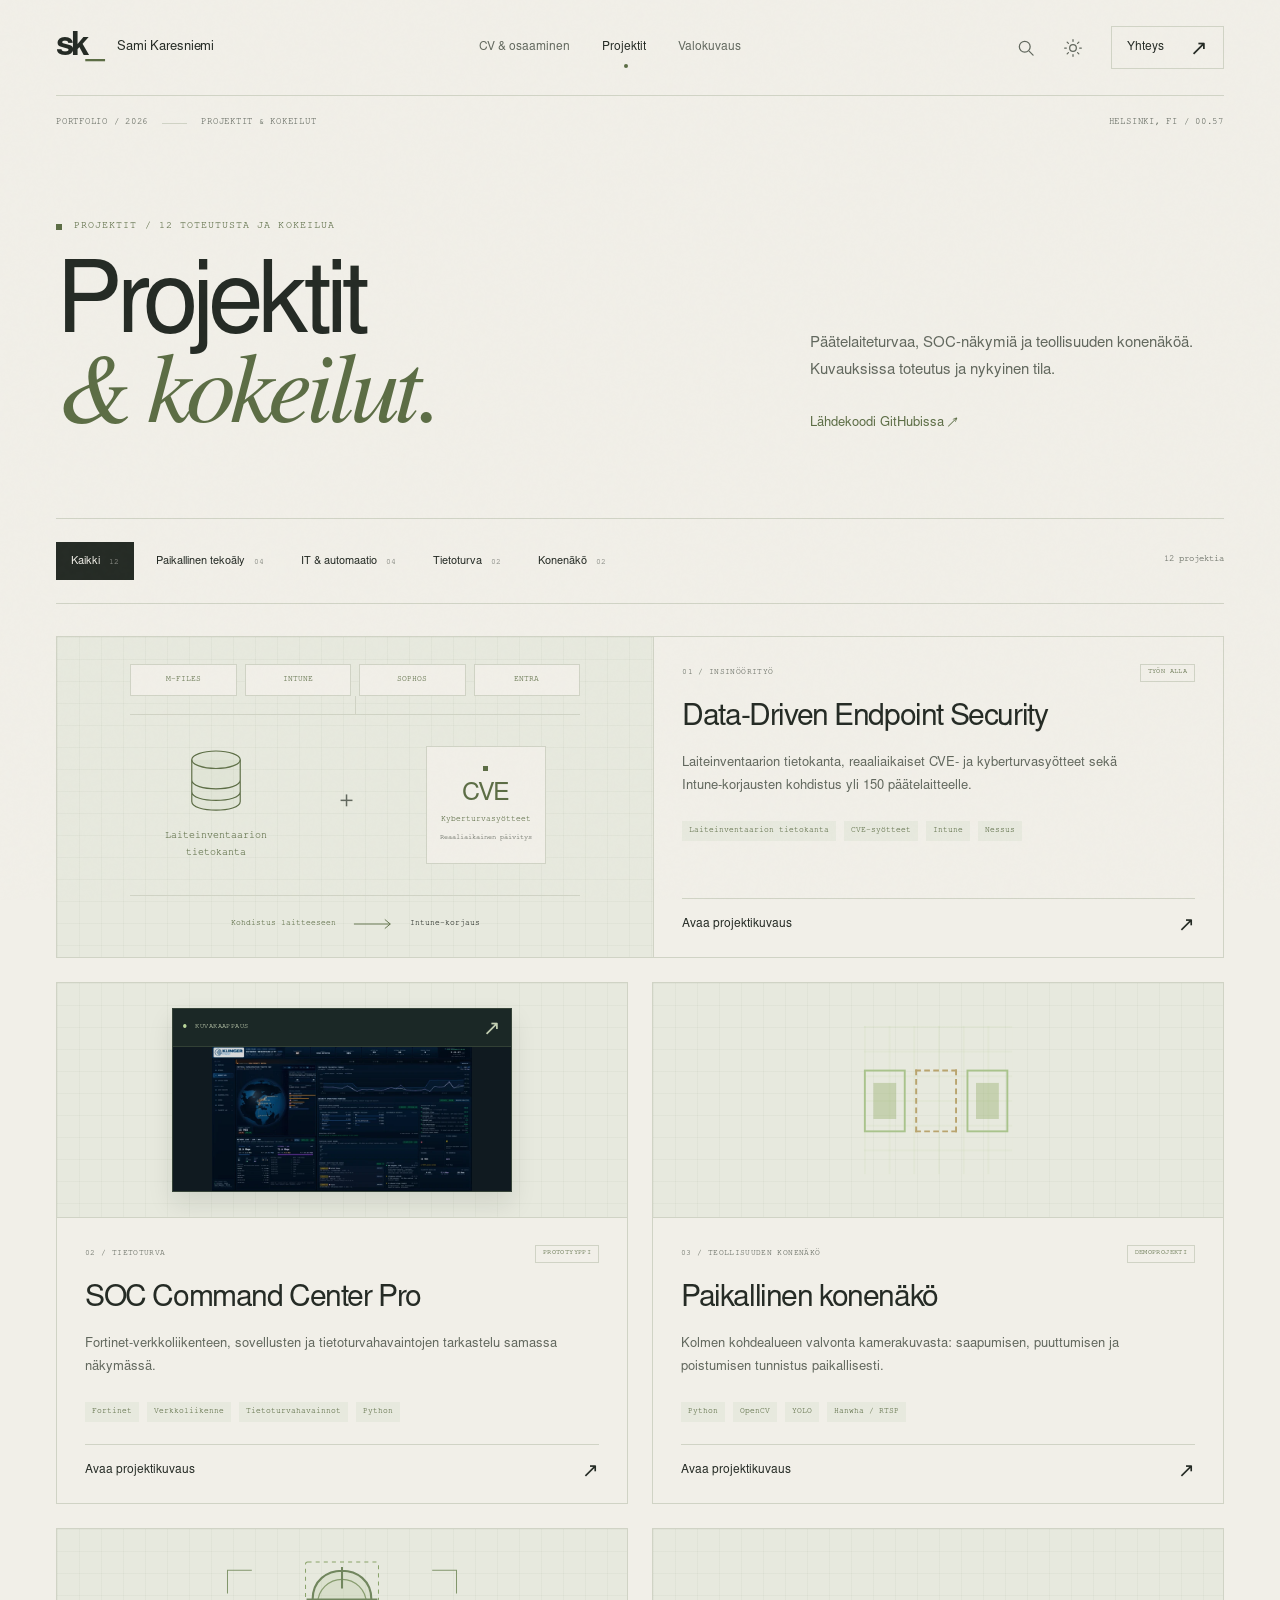
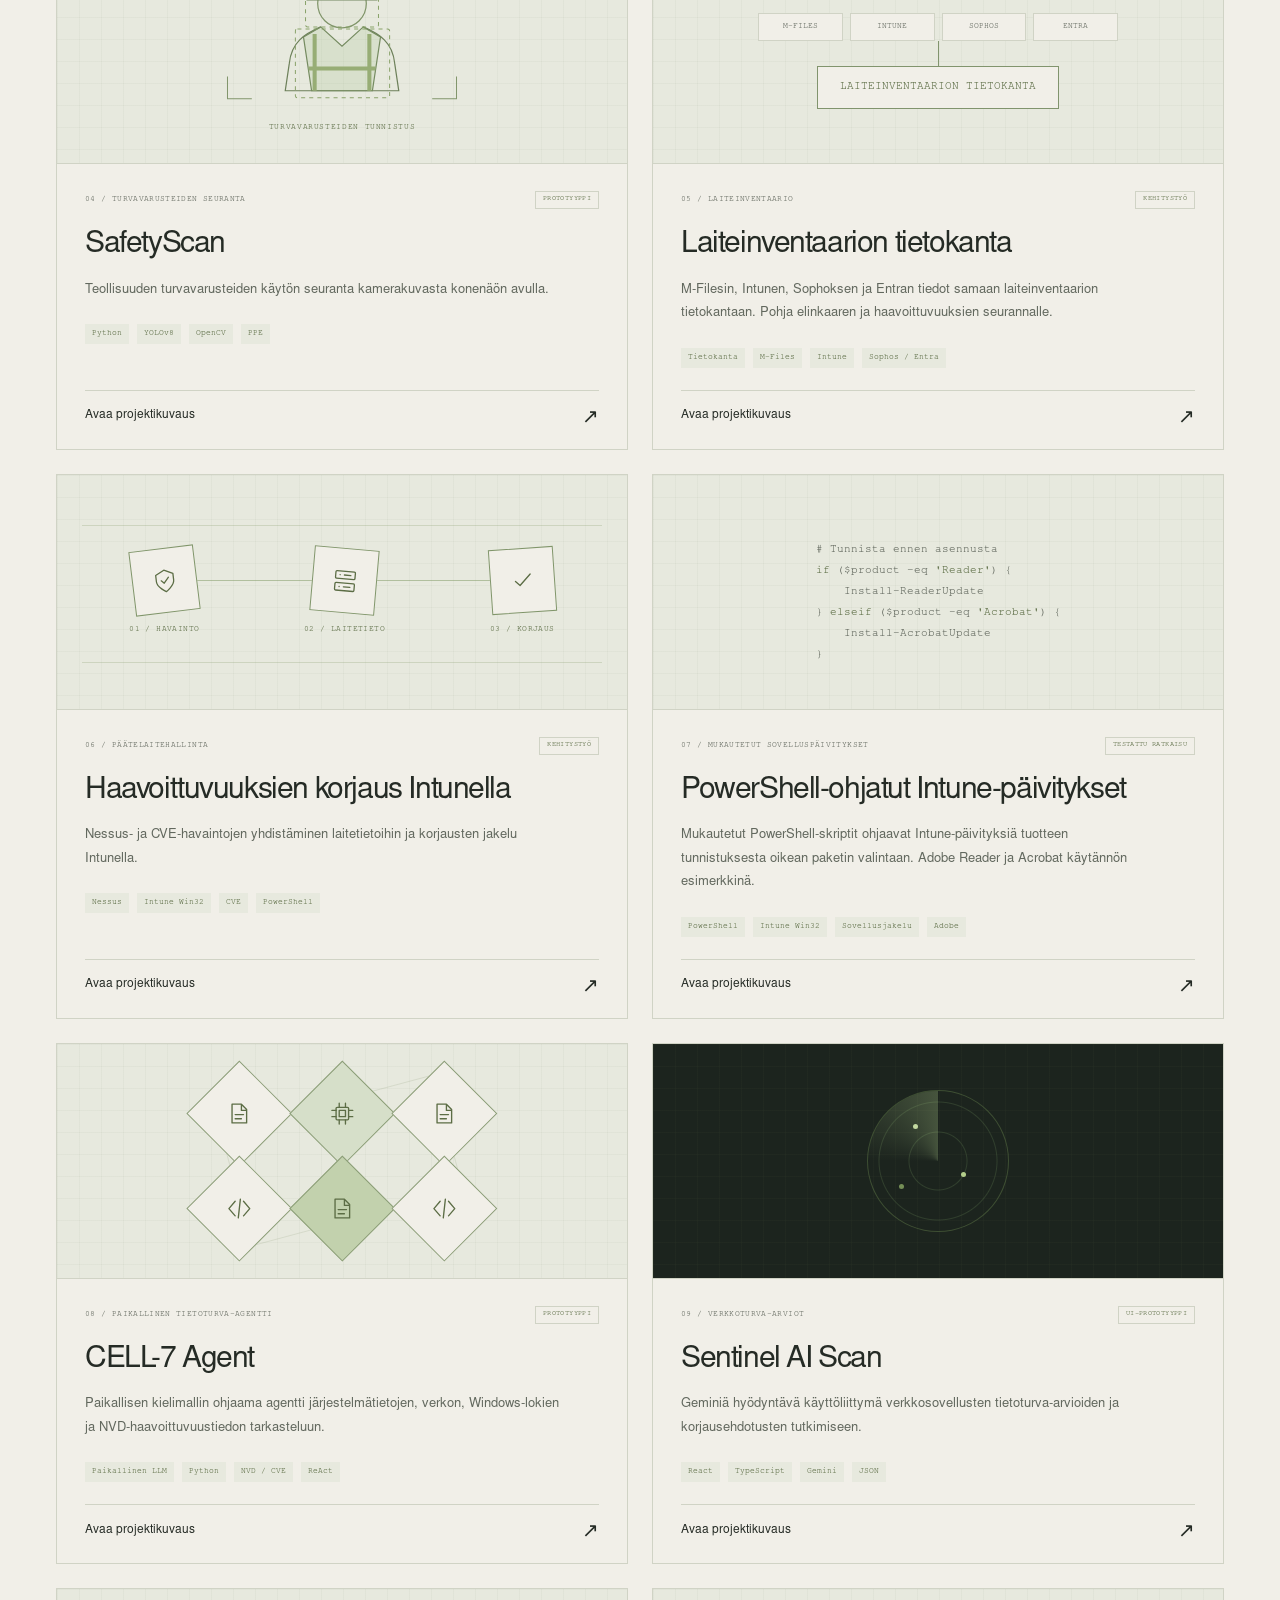
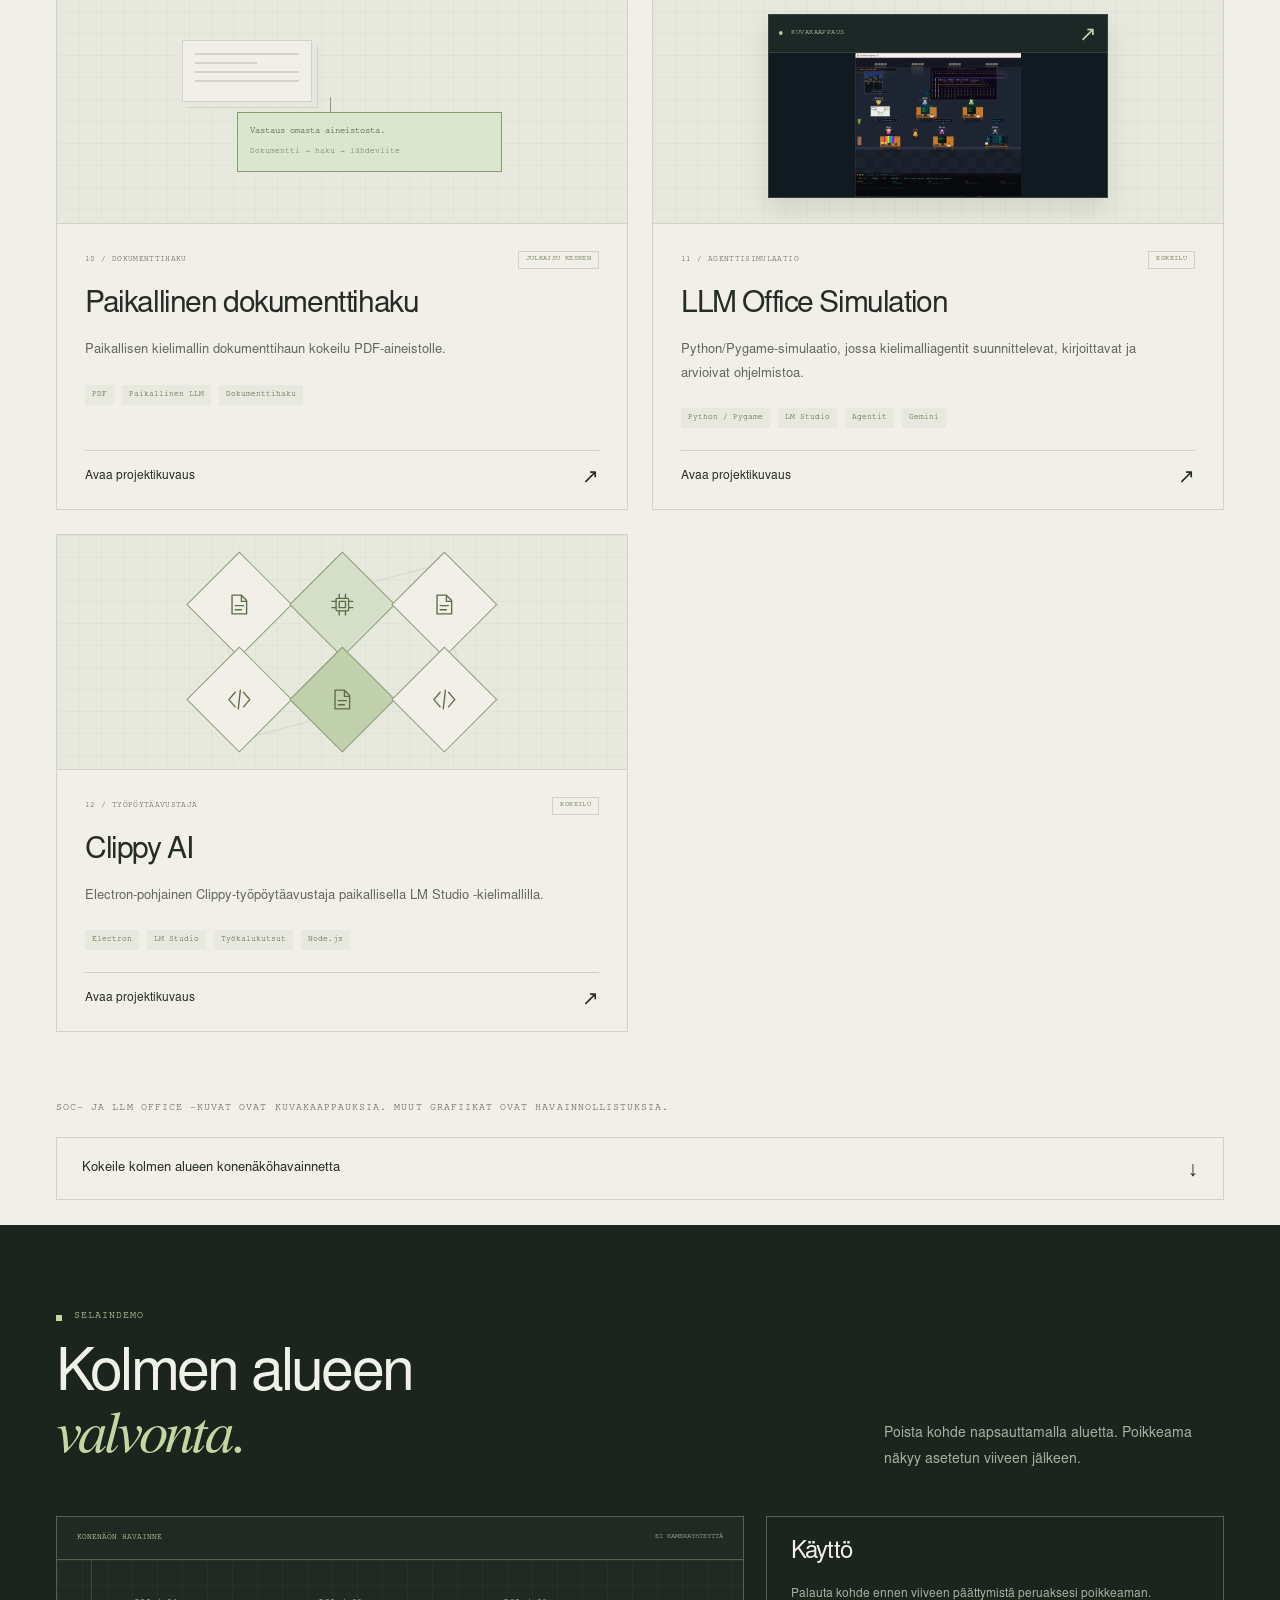
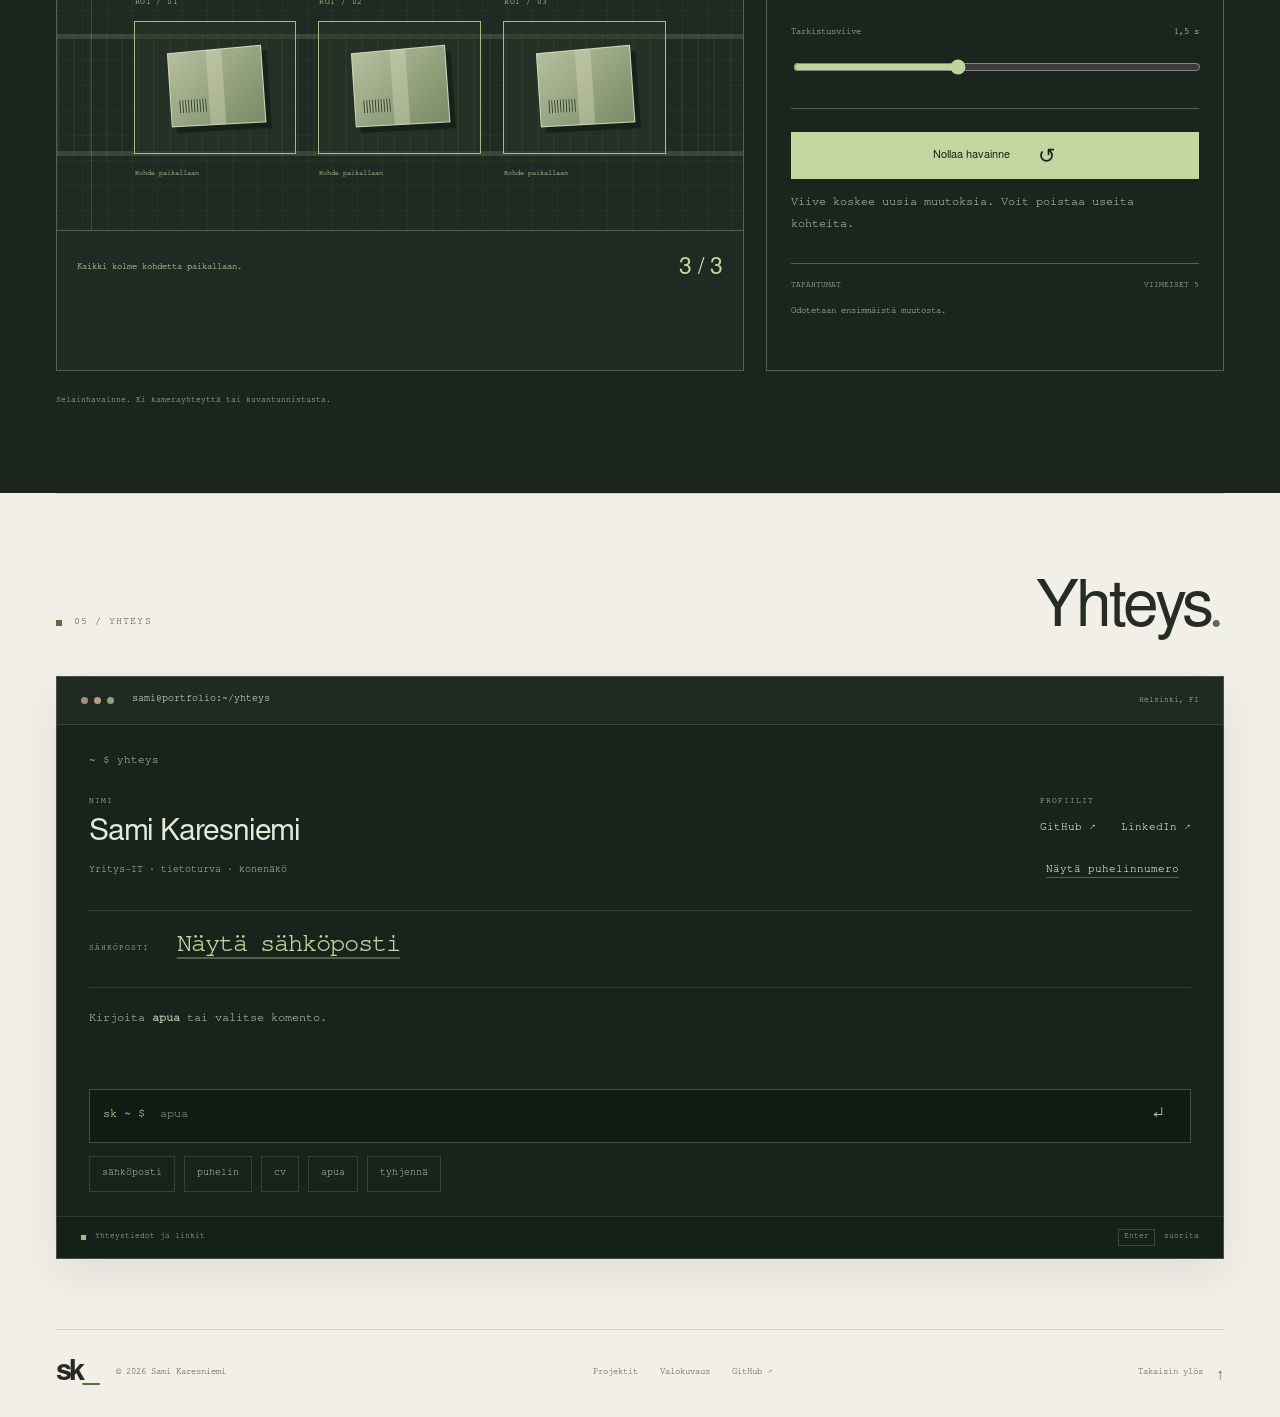
==== commit 1da2a5ab: "new fracctal view" ====
--- a/ai.html
+++ b/ai.html
@@ -1,5 +1,5 @@
 <!doctype html>
-<html lang="fi"><head><meta charset="utf-8"><meta name="viewport" content="width=device-width,initial-scale=1"><meta name="theme-color" content="#f1efe8"><meta name="color-scheme" content="light dark"><title>Projektit — Sami Karesniemi</title><meta name="description" content="Laitehallinnan, tietoturvan, tekoälyn ja konenäön projektit. Mukana kolmen alueen selaindemo."><meta property="og:title" content="Projektit — Sami Karesniemi"><meta property="og:description" content="Laitehallinnan, tietoturvan, tekoälyn ja konenäön projektit. Mukana kolmen alueen selaindemo."><meta property="og:type" content="website"><meta property="og:locale" content="fi_FI"><link rel="icon" href="assets/favicon.svg" type="image/svg+xml"><link rel="preload" href="assets/fonts/sans.otf" as="font" type="font/otf" crossorigin><link rel="preload" href="assets/fonts/serif-italic.otf" as="font" type="font/otf" crossorigin><link rel="stylesheet" href="style.css?v=20261102-profile1"><link rel="stylesheet" href="contact-terminal.css?v=20261102-private1"><link rel="stylesheet" href="project-highlights.css?v=20261102-profile1"><script>try{if(localStorage.getItem('sk-theme')==='dark')document.documentElement.dataset.theme='dark'}catch(e){}</script><script src="common.js?v=20261102-profile1" defer></script><script src="contact-terminal.js?v=20261102-profile1" defer></script><script defer src="projects-data.js?v=20261102-projects2"></script><script defer src="projects.js?v=20261102-projects2"></script><noscript><style>.menu-toggle,.palette-toggle,.theme-toggle,.system-tabs,.filters,#load-more,.project-open,.project-preview,.phone-contact,.email-contact{display:none!important}@media(max-width:700px){.site-header{flex-wrap:wrap;padding-block:18px}.navigation{display:flex;position:static;flex-basis:100%;padding:15px 0 0;box-shadow:none;border:0;gap:5px;flex-direction:row;justify-content:space-between}.navigation>a{font-size:11px;padding:10px 0;border:0}.navigation>a[aria-current=page]::after{display:none}}</style></noscript></head><body class="projects-page" id="alku"><a class="skip-link" href="#main">Siirry sisältöön</a><div class="progress-line" aria-hidden="true"></div>
+<html lang="fi"><head><meta charset="utf-8"><meta name="viewport" content="width=device-width,initial-scale=1"><meta name="theme-color" content="#f1efe8"><meta name="color-scheme" content="light dark"><title>Projektit — Sami Karesniemi</title><meta name="description" content="Laitehallinnan, tietoturvan, tekoälyn ja konenäön projektit. Mukana kolmen alueen selaindemo."><meta property="og:title" content="Projektit — Sami Karesniemi"><meta property="og:description" content="Laitehallinnan, tietoturvan, tekoälyn ja konenäön projektit. Mukana kolmen alueen selaindemo."><meta property="og:type" content="website"><meta property="og:locale" content="fi_FI"><link rel="icon" href="assets/favicon.svg" type="image/svg+xml"><link rel="preload" href="assets/fonts/sans.otf" as="font" type="font/otf" crossorigin><link rel="preload" href="assets/fonts/serif-italic.otf" as="font" type="font/otf" crossorigin><link rel="stylesheet" href="style.css?v=20261102-profile1"><link rel="stylesheet" href="contact-terminal.css?v=20261102-private1"><link rel="stylesheet" href="project-highlights.css?v=20261102-profile1"><script>try{if(localStorage.getItem('sk-theme')==='dark')document.documentElement.dataset.theme='dark'}catch(e){}</script><link rel="stylesheet" href="fractal-navigation.css?v=20261106-1"><script src="page-lifecycle.js?v=20261106-1" defer></script><script src="fractal-geometry.js?v=20261106-1" defer></script><script src="fractal-navigation.js?v=20261106-1" defer></script><script src="common.js?v=20261106-1" defer></script><script src="contact-terminal.js?v=20261106-1" defer></script><script defer src="projects-data.js?v=20261102-projects2"></script><script defer src="projects.js?v=20261106-1"></script><noscript><style>.menu-toggle,.palette-toggle,.theme-toggle,.system-tabs,.filters,#load-more,.project-open,.project-preview,.phone-contact,.email-contact{display:none!important}@media(max-width:700px){.site-header{flex-wrap:wrap;padding-block:18px}.navigation{display:flex;position:static;flex-basis:100%;padding:15px 0 0;box-shadow:none;border:0;gap:5px;flex-direction:row;justify-content:space-between}.navigation>a{font-size:11px;padding:10px 0;border:0}.navigation>a[aria-current=page]::after{display:none}}</style></noscript></head><body class="projects-page" id="alku"><a class="skip-link" href="#main">Siirry sisältöön</a><div class="progress-line" aria-hidden="true"></div>
  <header class="site-header wrap"><a class="brand" href="index.html" aria-label="Sami Karesniemi, etusivu"><span class="brand-symbol">sk<span>_</span></span><span class="brand-name">Sami Karesniemi</span></a>
  <nav id="navigation" class="navigation" aria-label="Päänavigaatio"><a href="index.html">CV & osaaminen</a><a href="ai.html" aria-current="page">Projektit</a><a href="photography.html">Valokuvaus</a></nav>
  <div class="nav-actions"><button class="icon-button palette-toggle" aria-label="Etsi tai siirry sivulle. Pikanäppäin Ctrl K" title="Siirry · Ctrl K"><svg class="icon" viewBox="0 0 24 24" aria-hidden="true"><circle cx="10.5" cy="10.5" r="6.5"/><path d="m16 16 4.5 4.5"/></svg></button><button class="icon-button theme-toggle" aria-label="Ota tumma teema käyttöön" title="Vaihda teemaa"><svg class="icon" viewBox="0 0 24 24" aria-hidden="true"><circle cx="12" cy="12" r="4"/><path d="M12 2v2m0 16v2M2 12h2m16 0h2M5 5l1.5 1.5m11 11L19 19M5 19l1.5-1.5m11-11L19 5"/></svg></button><a class="nav-contact" href="index.html#yhteys">Yhteys <span class="arrow" aria-hidden="true">↗</span></a><button class="menu-toggle" aria-expanded="false" aria-controls="navigation">Valikko <span aria-hidden="true">＋</span></button></div></header><div class="page-meta wrap"><div class="page-meta-left"><span>Portfolio / 2026</span><span class="tiny-line" aria-hidden="true"></span><span>PROJEKTIT & KOKEILUT</span></div><span>Helsinki, FI <span class="clock" aria-label="Helsingin paikallinen aika"></span></span></div><main id="main" tabindex="-1"><section class="page-hero wrap"><div><p class="eyebrow">Projektit / 12 toteutusta ja kokeilua</p><h1>Projektit<br><em>& kokeilut.</em></h1></div><div class="page-hero-intro"><p>Päätelaiteturvaa, SOC-näkymiä ja teollisuuden konenäköä. Kuvauksissa toteutus ja nykyinen tila.</p><a class="text-link" href="https://github.com/SamiKares" target="_blank" rel="noopener noreferrer">Lähdekoodi GitHubissa ↗</a></div></section><section class="wrap" aria-label="Projektit"><noscript><p class="noscript">Projektien yhteenvedot ja GitHub-linkki toimivat ilman JavaScriptiä. Tarkemmat projektikuvaukset, suodatus ja selaindemo tarvitsevat JavaScriptin.</p></noscript><div class="project-tools"><div class="filters" role="group" aria-label="Suodata projekteja"><button class="filter" data-filter="all" aria-pressed="true">Kaikki<small>12</small></button><button class="filter" data-filter="ai" aria-pressed="false">Paikallinen tekoäly<small>04</small></button><button class="filter" data-filter="it" aria-pressed="false">IT & automaatio<small>04</small></button><button class="filter" data-filter="security" aria-pressed="false">Tietoturva<small>02</small></button><button class="filter" data-filter="vision" aria-pressed="false">Konenäkö<small>02</small></button></div><p class="filter-status" id="filter-status" role="status">12 projektia</p></div><div class="project-grid"><article class="project-card featured" id="thesis" data-category="it"><div class="project-art endpoint-project-art" aria-hidden="true"><div class="endpoint-art"><div class="endpoint-source-row"><span>M-FILES</span><span>INTUNE</span><span>SOPHOS</span><span>ENTRA</span></div><div class="endpoint-art-core"><div class="endpoint-database"><svg viewBox="0 0 64 72"><ellipse cx="32" cy="12" rx="25" ry="9"/><path d="M7 12v43c0 12 50 12 50 0V12M7 33c0 12 50 12 50 0M7 45c0 12 50 12 50 0"/></svg><strong>Laiteinventaarion<br>tietokanta</strong></div><span class="endpoint-combine">＋</span><div class="endpoint-feeds"><span class="endpoint-feed-indicator"></span><strong>CVE</strong><span>Kyberturvasyötteet</span><small>Reaaliaikainen päivitys</small></div></div><div class="endpoint-art-route"><span>Kohdistus laitteeseen</span><svg viewBox="0 0 44 12"><path d="M1 6h40M35 1l6 5-6 5"/></svg><strong>Intune-korjaus</strong></div></div></div><div class="project-body"><div class="project-meta"><span>01 / Insinöörityö</span><span class="project-state">Työn alla</span></div><h2>Data-Driven Endpoint Security</h2><p>Laiteinventaarion tietokanta, reaaliaikaiset CVE- ja kyberturvasyötteet sekä Intune-korjausten kohdistus yli 150 päätelaitteelle.</p><div class="tags"><span>Laiteinventaarion tietokanta</span><span>CVE-syötteet</span><span>Intune</span><span>Nessus</span></div><button class="project-open" data-project="thesis" aria-haspopup="dialog" aria-label="Avaa projektikuvaus: Data-Driven Endpoint Security">Avaa projektikuvaus <span class="arrow" aria-hidden="true">↗</span></button></div></article><article class="project-card" id="soc" data-category="security"><div class="project-art screenshot-art"><button class="project-preview" data-project="soc" aria-haspopup="dialog" aria-label="Avaa kuvakaappaus ja projektikuvaus: SOC Command Center Pro"><span class="preview-topline"><span aria-hidden="true">●</span> Kuvakaappaus <span class="arrow" aria-hidden="true">↗</span></span><img src="assets/projects/soc-command-center-preview.webp" alt="SOC Command Centerin verkkoliikenne- ja tietoturvanäkymä" loading="lazy" decoding="async"></button></div><div class="project-body"><div class="project-meta"><span>02 / Tietoturva</span><span class="project-state">Prototyyppi</span></div><h2>SOC Command Center Pro</h2><p>Fortinet-verkkoliikenteen, sovellusten ja tietoturvahavaintojen tarkastelu samassa näkymässä.</p><div class="tags"><span>Fortinet</span><span>Verkkoliikenne</span><span>Tietoturvahavainnot</span><span>Python</span></div><button class="project-open" data-project="soc" aria-haspopup="dialog" aria-label="Avaa projektikuvaus: SOC Command Center Pro">Avaa projektikuvaus <span class="arrow" aria-hidden="true">↗</span></button></div></article><article class="project-card" id="vision" data-category="vision"><div class="project-art" aria-hidden="true"><div class="mini-vision" style="margin:auto;transform:scale(1.9)" aria-hidden="true"><i></i><i></i><i></i></div></div><div class="project-body"><div class="project-meta"><span>03 / Teollisuuden konenäkö</span><span class="project-state">Demoprojekti</span></div><h2>Paikallinen konenäkö</h2><p>Kolmen kohdealueen valvonta kamerakuvasta: saapumisen, puuttumisen ja poistumisen tunnistus paikallisesti.</p><div class="tags"><span>Python</span><span>OpenCV</span><span>YOLO</span><span>Hanwha / RTSP</span></div><button class="project-open" data-project="vision" aria-haspopup="dialog" aria-label="Avaa projektikuvaus: Paikallinen konenäkö">Avaa projektikuvaus <span class="arrow" aria-hidden="true">↗</span></button></div></article><article class="project-card" id="safety" data-category="vision"><div class="project-art" aria-hidden="true"><div class="ppe-art"><svg viewBox="0 0 250 150" fill="none"><path class="ppe-frame" d="M12 35V12h24m178 0h24v23M12 117v22h24m178 0h24v-22"/><path class="ppe-person" d="M104 68c-16 7-29 15-31 36l-4 27h112l-4-27c-2-21-15-29-31-36"/><path class="ppe-vest" d="m104 68 21 19 21-19 17 10-8 53H95l-8-53Z"/><path class="ppe-band" d="M98 75v56m54-56v56M92 109h66"/><circle class="ppe-head" cx="125" cy="45" r="24"/><path class="ppe-helmet" d="M96 41c0-38 58-38 58 0m-64 0h70m-35-32v21"/><rect class="ppe-detect" x="89" y="4" width="72" height="64" rx="2"/><rect class="ppe-detect" x="79" y="70" width="93" height="68" rx="2"/></svg><span>TURVAVARUSTEIDEN TUNNISTUS</span></div></div><div class="project-body"><div class="project-meta"><span>04 / Turvavarusteiden seuranta</span><span class="project-state">Prototyyppi</span></div><h2>SafetyScan</h2><p>Teollisuuden turvavarusteiden käytön seuranta kamerakuvasta konenäön avulla.</p><div class="tags"><span>Python</span><span>YOLOv8</span><span>OpenCV</span><span>PPE</span></div><button class="project-open" data-project="safety" aria-haspopup="dialog" aria-label="Avaa projektikuvaus: SafetyScan">Avaa projektikuvaus <span class="arrow" aria-hidden="true">↗</span></button></div></article><article class="project-card" id="asset" data-category="it"><div class="project-art" aria-hidden="true"><div class="asset-art"><span>M-FILES</span><span>INTUNE</span><span>SOPHOS</span><span>ENTRA</span></div><div class="asset-result">LAITEINVENTAARION TIETOKANTA</div></div><div class="project-body"><div class="project-meta"><span>05 / Laiteinventaario</span><span class="project-state">Kehitystyö</span></div><h2>Laiteinventaarion tietokanta</h2><p>M-Filesin, Intunen, Sophoksen ja Entran tiedot samaan laiteinventaarion tietokantaan. Pohja elinkaaren ja haavoittuvuuksien seurannalle.</p><div class="tags"><span>Tietokanta</span><span>M-Files</span><span>Intune</span><span>Sophos / Entra</span></div><button class="project-open" data-project="asset" aria-haspopup="dialog" aria-label="Avaa projektikuvaus: Laiteinventaarion tietokanta">Avaa projektikuvaus <span class="arrow" aria-hidden="true">↗</span></button></div></article><article class="project-card" id="remediation" data-category="it"><div class="project-art" aria-hidden="true"><div class="pipeline" aria-label="Haavoittuvuushavainto, yhdistetty laitetieto, hallittu korjaus"><div class="pipeline-node"><span class="node-shape"><svg class="icon" viewBox="0 0 24 24" aria-hidden="true"><path d="m12 2 8 4v6c0 5-8 10-8 10S4 17 4 12V6l8-4Z"/><path d="m8.5 11.5 2.5 2.5 4.5-5"/></svg></span><span>01 / HAVAINTO</span></div><div class="pipeline-node"><span class="node-shape"><svg class="icon" viewBox="0 0 24 24" aria-hidden="true"><rect x="3" y="3" width="18" height="7" rx="1"/><rect x="3" y="14" width="18" height="7" rx="1"/><path d="M7 6.5h.1M7 17.5h.1M11 6.5h6M11 17.5h6"/></svg></span><span>02 / LAITETIETO</span></div><div class="pipeline-node"><span class="node-shape"><svg class="icon" viewBox="0 0 24 24" aria-hidden="true"><path d="m5 12 4 4L19 6"/></svg></span><span>03 / KORJAUS</span></div></div></div><div class="project-body"><div class="project-meta"><span>06 / Päätelaitehallinta</span><span class="project-state">Kehitystyö</span></div><h2>Haavoittuvuuksien korjaus Intunella</h2><p>Nessus- ja CVE-havaintojen yhdistäminen laitetietoihin ja korjausten jakelu Intunella.</p><div class="tags"><span>Nessus</span><span>Intune Win32</span><span>CVE</span><span>PowerShell</span></div><button class="project-open" data-project="remediation" aria-haspopup="dialog" aria-label="Avaa projektikuvaus: Haavoittuvuuksien korjaus Intunella">Avaa projektikuvaus <span class="arrow" aria-hidden="true">↗</span></button></div></article><article class="project-card" id="adobe" data-category="it"><div class="project-art" aria-hidden="true"><pre class="art-code"># Tunnista ennen asennusta
--- a/fractal-navigation.css
+++ b/fractal-navigation.css
@@ -0,0 +1,9 @@
+/* The overlay lives outside the current body, so page replacement stays covered. */
+html.fractal-busy{scroll-behavior:auto!important}
+html.fractal-covered>body{visibility:hidden!important}
+html.fractal-busy>body{pointer-events:none}
+.fractal-transition{position:fixed;inset:0;z-index:2147483000;overflow:hidden;contain:strict;isolation:isolate;pointer-events:auto;background:var(--paper);color:var(--olive)}
+.fractal-transition[hidden]{display:none}
+.fractal-announcement{position:fixed;width:1px;height:1px;overflow:hidden;clip-path:inset(50%);pointer-events:none}
+@media(prefers-reduced-motion:reduce){.fractal-transition{display:none!important}}
+@media print{.fractal-transition,.fractal-announcement{display:none!important}html.fractal-covered>body{visibility:visible!important}}
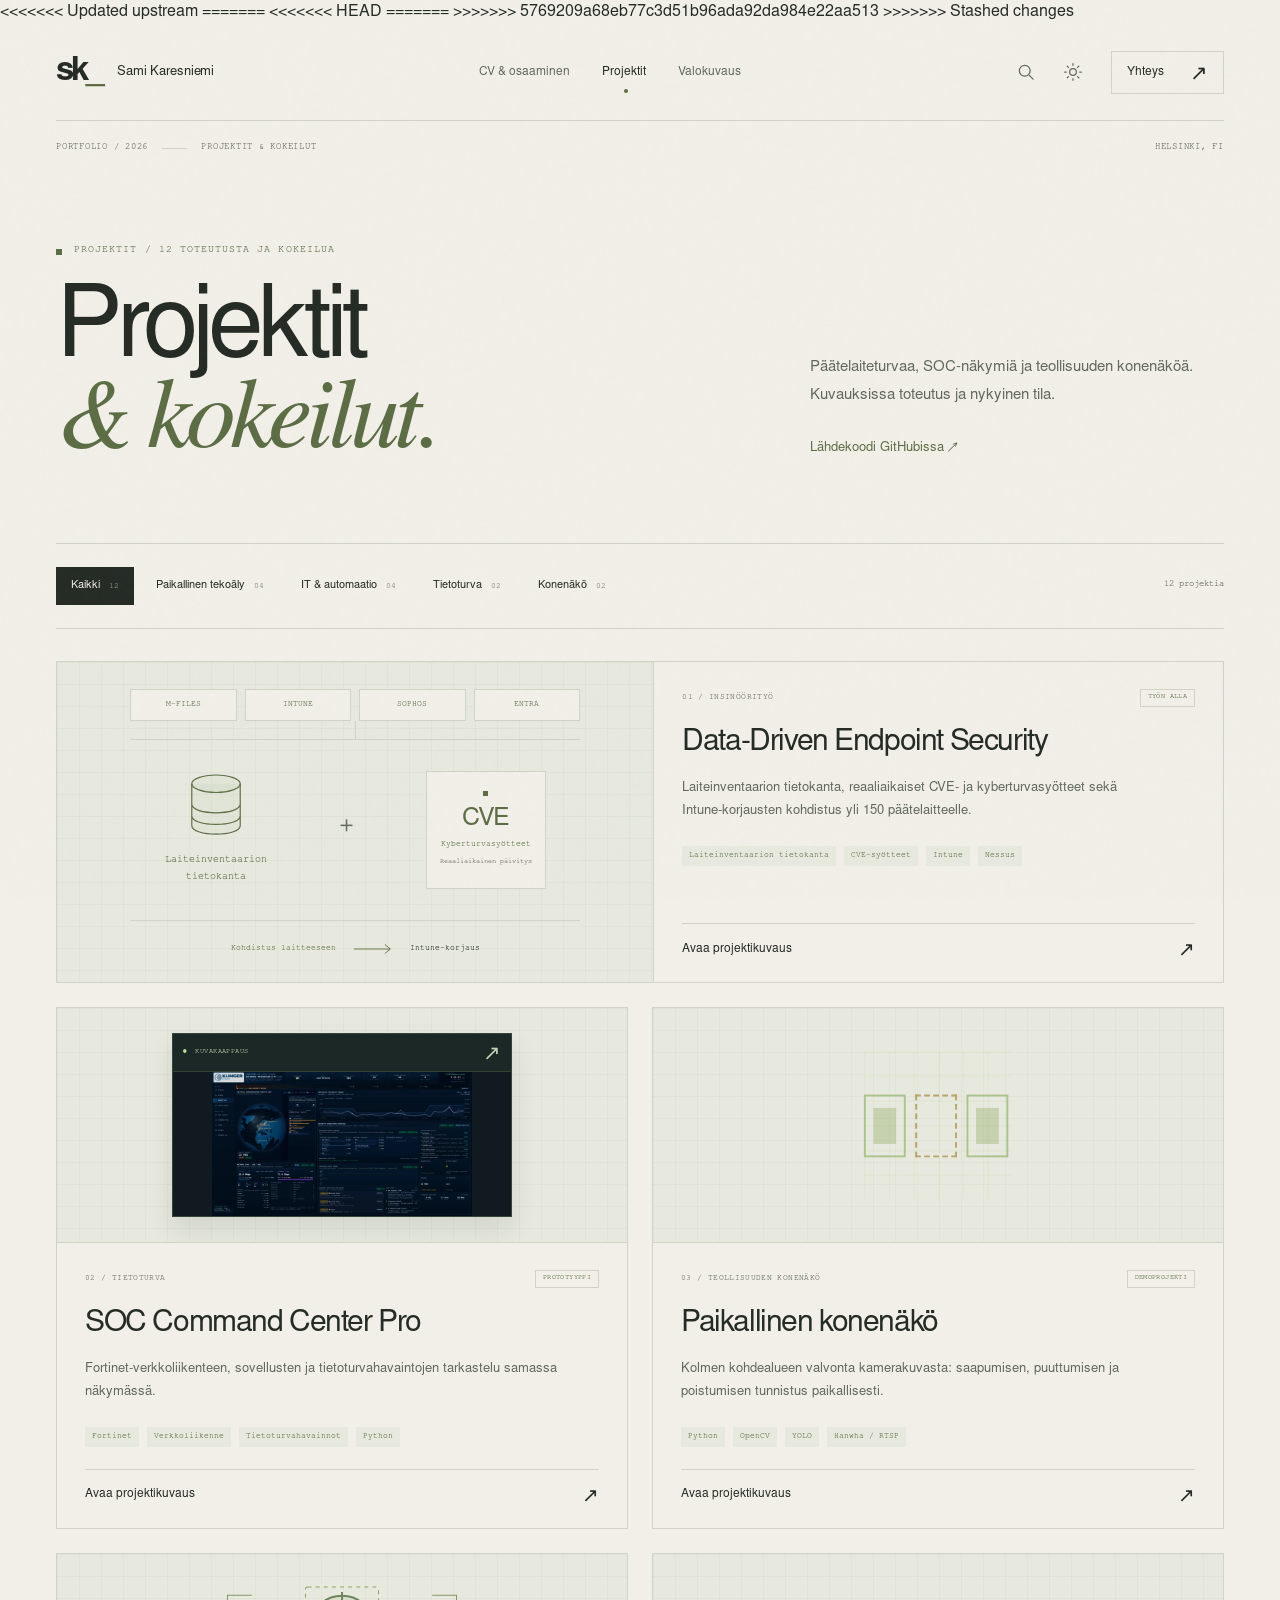
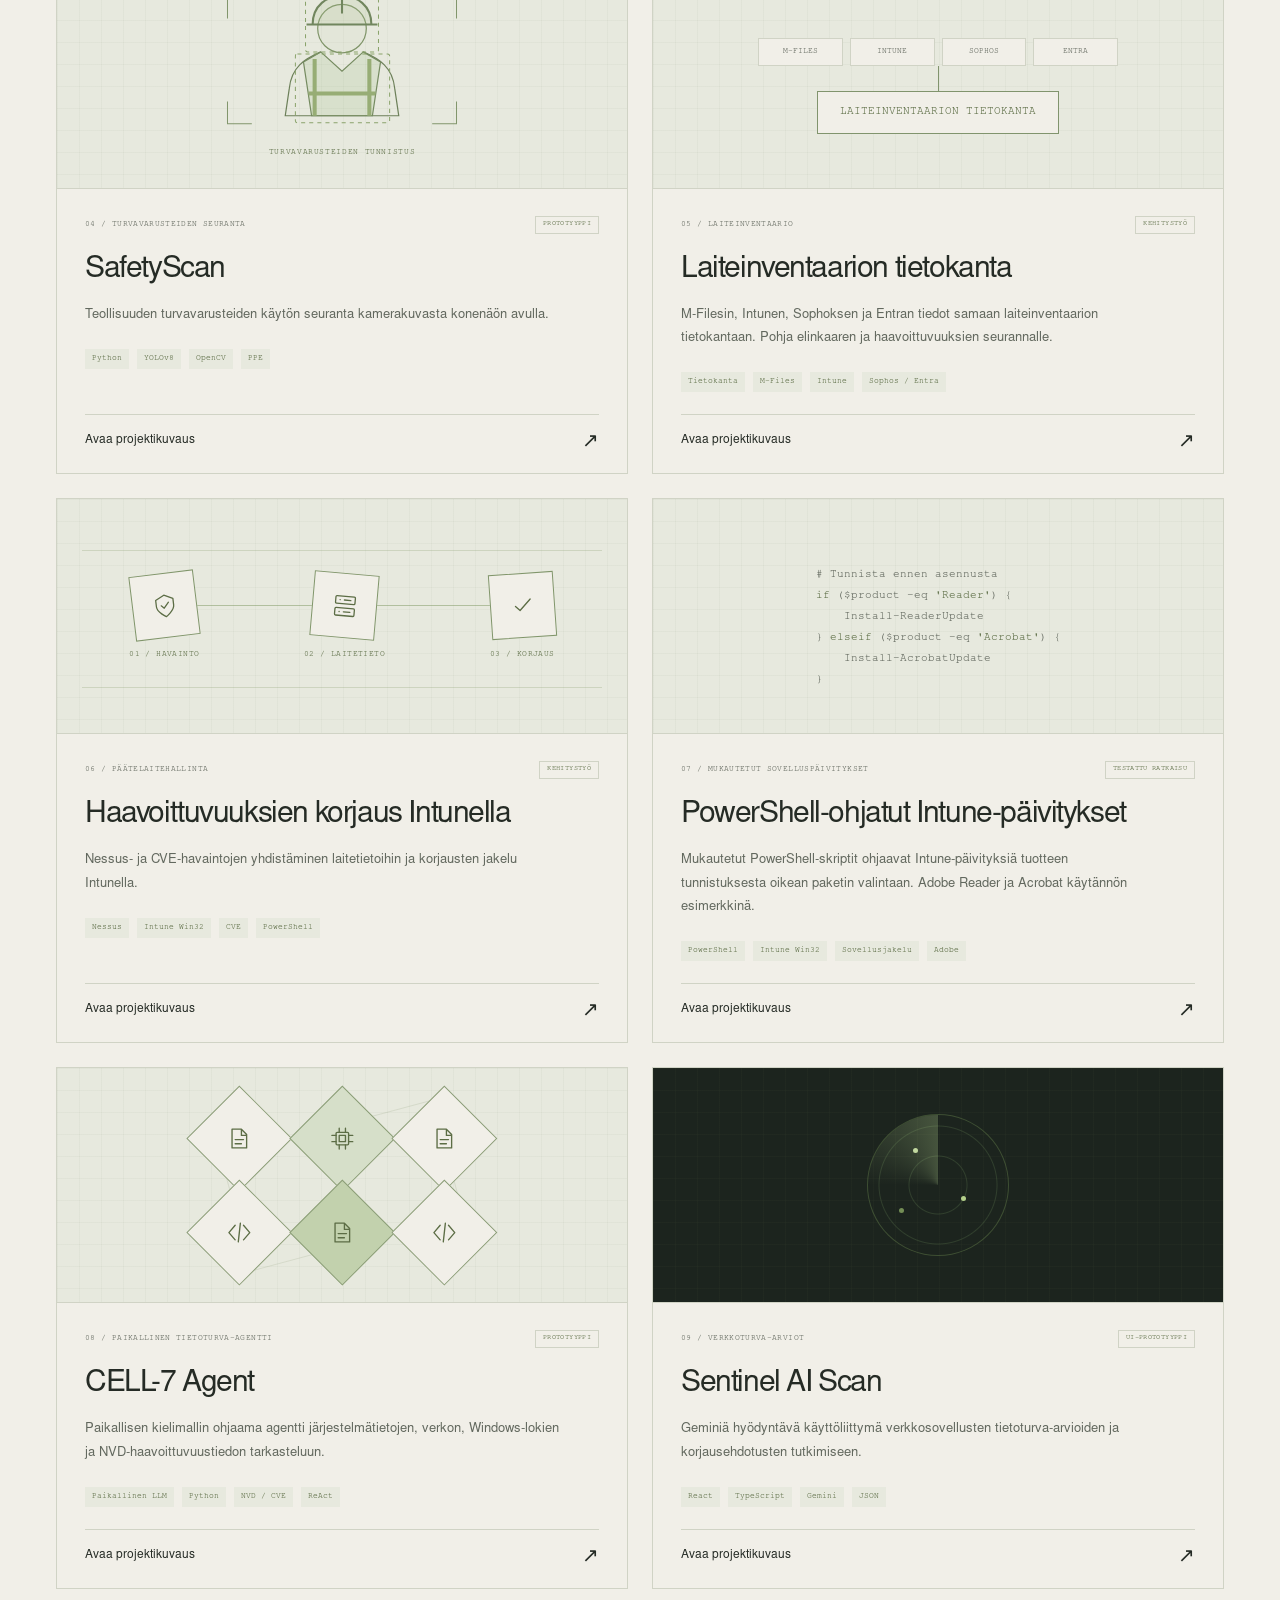
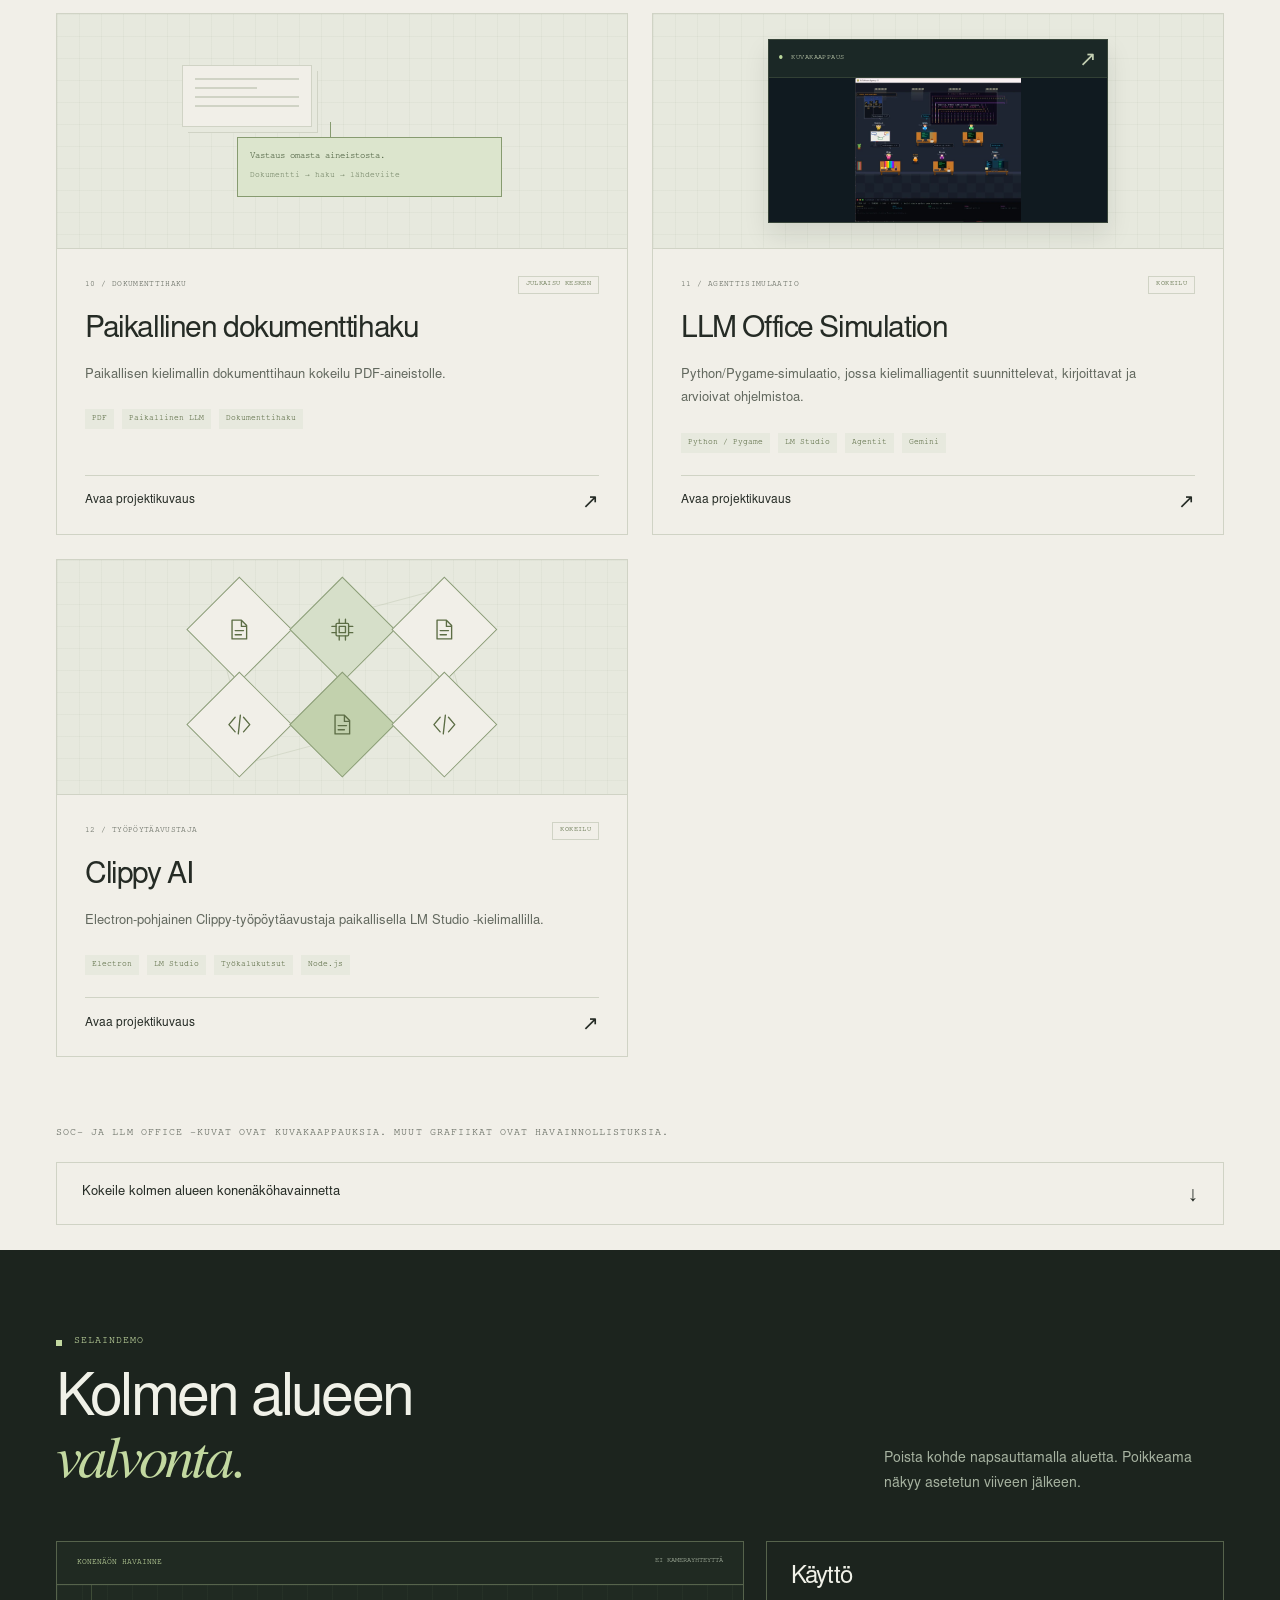
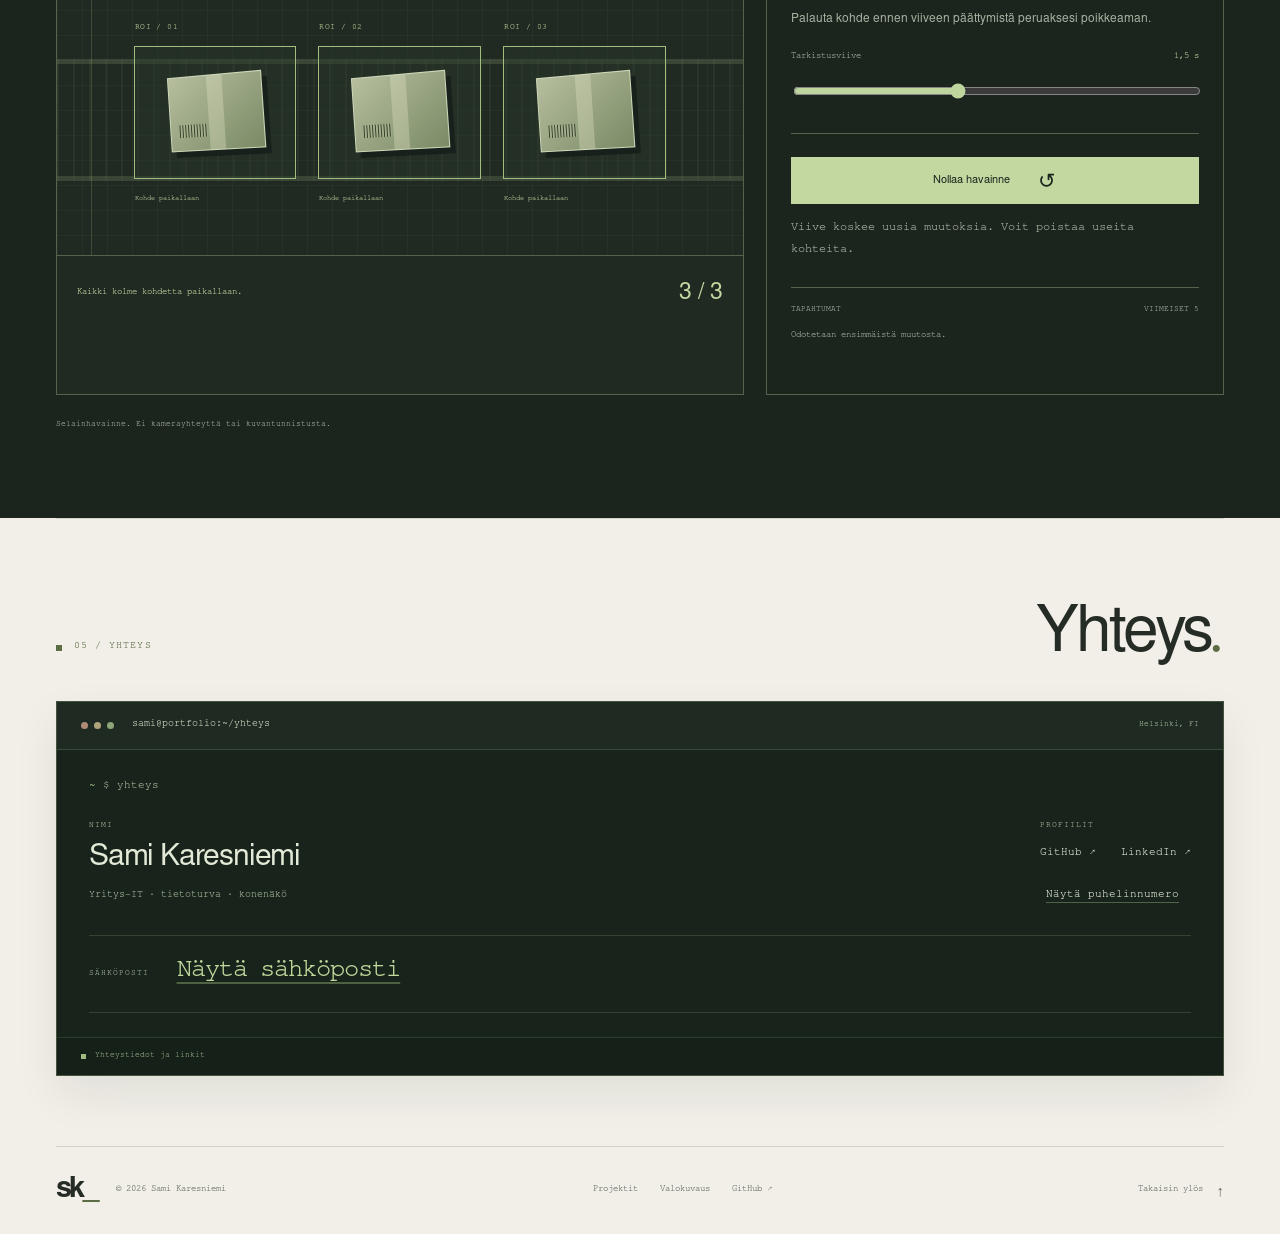
==== commit b96b0877: "raeae" ====
--- a/ai.html
+++ b/ai.html
@@ -1,5 +1,13 @@
 <!doctype html>
+<<<<<<< Updated upstream
 <html lang="fi"><head><meta charset="utf-8"><meta name="viewport" content="width=device-width,initial-scale=1"><meta name="theme-color" content="#f1efe8"><meta name="color-scheme" content="light dark"><title>Projektit — Sami Karesniemi</title><meta name="description" content="Laitehallinnan, tietoturvan, tekoälyn ja konenäön projektit. Mukana kolmen alueen selaindemo."><meta property="og:title" content="Projektit — Sami Karesniemi"><meta property="og:description" content="Laitehallinnan, tietoturvan, tekoälyn ja konenäön projektit. Mukana kolmen alueen selaindemo."><meta property="og:type" content="website"><meta property="og:locale" content="fi_FI"><link rel="icon" href="assets/favicon.svg" type="image/svg+xml"><link rel="preload" href="assets/fonts/sans.otf" as="font" type="font/otf" crossorigin><link rel="preload" href="assets/fonts/serif-italic.otf" as="font" type="font/otf" crossorigin><link rel="stylesheet" href="style.css?v=20261102-profile1"><link rel="stylesheet" href="contact-terminal.css?v=20261102-private1"><link rel="stylesheet" href="project-highlights.css?v=20261102-profile1"><script>try{if(localStorage.getItem('sk-theme')==='dark')document.documentElement.dataset.theme='dark'}catch(e){}</script><link rel="stylesheet" href="fractal-navigation.css?v=20261106-1"><script src="page-lifecycle.js?v=20261106-1" defer></script><script src="fractal-geometry.js?v=20261106-1" defer></script><script src="fractal-navigation.js?v=20261106-1" defer></script><script src="common.js?v=20261106-1" defer></script><script src="contact-terminal.js?v=20261106-1" defer></script><script defer src="projects-data.js?v=20261102-projects2"></script><script defer src="projects.js?v=20261106-1"></script><noscript><style>.menu-toggle,.palette-toggle,.theme-toggle,.system-tabs,.filters,#load-more,.project-open,.project-preview,.phone-contact,.email-contact{display:none!important}@media(max-width:700px){.site-header{flex-wrap:wrap;padding-block:18px}.navigation{display:flex;position:static;flex-basis:100%;padding:15px 0 0;box-shadow:none;border:0;gap:5px;flex-direction:row;justify-content:space-between}.navigation>a{font-size:11px;padding:10px 0;border:0}.navigation>a[aria-current=page]::after{display:none}}</style></noscript></head><body class="projects-page" id="alku"><a class="skip-link" href="#main">Siirry sisältöön</a><div class="progress-line" aria-hidden="true"></div>
+=======
+<<<<<<< HEAD
+<html lang="fi"><head><meta charset="utf-8"><meta name="viewport" content="width=device-width,initial-scale=1"><meta name="theme-color" content="#f1efe8"><meta name="color-scheme" content="light dark"><title>Projektit — Sami Karesniemi</title><meta name="description" content="Laitehallinnan, tietoturvan, tekoälyn ja konenäön projektit. Mukana kolmen alueen selaindemo."><meta property="og:title" content="Projektit — Sami Karesniemi"><meta property="og:description" content="Laitehallinnan, tietoturvan, tekoälyn ja konenäön projektit. Mukana kolmen alueen selaindemo."><meta property="og:type" content="website"><meta property="og:locale" content="fi_FI"><link rel="icon" href="assets/favicon.svg" type="image/svg+xml"><link rel="preload" href="assets/fonts/sans.otf" as="font" type="font/otf" crossorigin><link rel="preload" href="assets/fonts/serif-italic.otf" as="font" type="font/otf" crossorigin><link rel="stylesheet" href="style.css?v=20261102-profile1"><link rel="stylesheet" href="contact-terminal.css?v=20261102-private1"><link rel="stylesheet" href="project-highlights.css?v=20261102-profile1"><script>try{if(localStorage.getItem('sk-theme')==='dark')document.documentElement.dataset.theme='dark'}catch(e){}</script><link rel="stylesheet" href="fractal-navigation.css?v=20261106-1"><script src="page-lifecycle.js?v=20261106-1" defer></script><script src="fractal-geometry.js?v=20261106-1" defer></script><script src="fractal-navigation.js?v=20261106-1" defer></script><script src="common.js?v=20261106-1" defer></script><script src="contact-terminal.js?v=20261106-1" defer></script><script defer src="projects-data.js?v=20261102-projects2"></script><script defer src="projects.js?v=20261106-1"></script><noscript><style>.menu-toggle,.palette-toggle,.theme-toggle,.system-tabs,.filters,#load-more,.project-open,.project-preview,.phone-contact,.email-contact{display:none!important}@media(max-width:700px){.site-header{flex-wrap:wrap;padding-block:18px}.navigation{display:flex;position:static;flex-basis:100%;padding:15px 0 0;box-shadow:none;border:0;gap:5px;flex-direction:row;justify-content:space-between}.navigation>a{font-size:11px;padding:10px 0;border:0}.navigation>a[aria-current=page]::after{display:none}}</style></noscript></head><body class="projects-page" id="alku"><a class="skip-link" href="#main">Siirry sisältöön</a><div class="progress-line" aria-hidden="true"></div>
+=======
+<html lang="fi"><head><meta charset="utf-8"><meta name="viewport" content="width=device-width,initial-scale=1"><meta name="theme-color" content="#f1efe8"><meta name="color-scheme" content="light dark"><title>Projektit — Sami Karesniemi</title><meta name="description" content="Laitehallinnan, tietoturvan, tekoälyn ja konenäön projektit. Mukana kolmen alueen selaindemo."><meta property="og:title" content="Projektit — Sami Karesniemi"><meta property="og:description" content="Laitehallinnan, tietoturvan, tekoälyn ja konenäön projektit. Mukana kolmen alueen selaindemo."><meta property="og:type" content="website"><meta property="og:locale" content="fi_FI"><link rel="icon" href="assets/favicon.svg" type="image/svg+xml"><link rel="preload" href="assets/fonts/sans.otf" as="font" type="font/otf" crossorigin><link rel="preload" href="assets/fonts/serif-italic.otf" as="font" type="font/otf" crossorigin><link rel="stylesheet" href="style.css?v=20261102-profile1"><link rel="stylesheet" href="contact-terminal.css?v=20261102-private1"><link rel="stylesheet" href="project-highlights.css?v=20261102-profile1"><script>try{if(localStorage.getItem('sk-theme')==='dark')document.documentElement.dataset.theme='dark'}catch(e){}</script><script src="common.js?v=20261102-profile1" defer></script><script src="contact-terminal.js?v=20261102-profile1" defer></script><script defer src="projects-data.js?v=20261102-projects2"></script><script defer src="projects.js?v=20261102-projects2"></script><noscript><style>.menu-toggle,.palette-toggle,.theme-toggle,.system-tabs,.filters,#load-more,.project-open,.project-preview,.phone-contact,.email-contact{display:none!important}@media(max-width:700px){.site-header{flex-wrap:wrap;padding-block:18px}.navigation{display:flex;position:static;flex-basis:100%;padding:15px 0 0;box-shadow:none;border:0;gap:5px;flex-direction:row;justify-content:space-between}.navigation>a{font-size:11px;padding:10px 0;border:0}.navigation>a[aria-current=page]::after{display:none}}</style></noscript></head><body class="projects-page" id="alku"><a class="skip-link" href="#main">Siirry sisältöön</a><div class="progress-line" aria-hidden="true"></div>
+>>>>>>> 5769209a68eb77c3d51b96ada92da984e22aa513
+>>>>>>> Stashed changes
  <header class="site-header wrap"><a class="brand" href="index.html" aria-label="Sami Karesniemi, etusivu"><span class="brand-symbol">sk<span>_</span></span><span class="brand-name">Sami Karesniemi</span></a>
  <nav id="navigation" class="navigation" aria-label="Päänavigaatio"><a href="index.html">CV & osaaminen</a><a href="ai.html" aria-current="page">Projektit</a><a href="photography.html">Valokuvaus</a></nav>
  <div class="nav-actions"><button class="icon-button palette-toggle" aria-label="Etsi tai siirry sivulle. Pikanäppäin Ctrl K" title="Siirry · Ctrl K"><svg class="icon" viewBox="0 0 24 24" aria-hidden="true"><circle cx="10.5" cy="10.5" r="6.5"/><path d="m16 16 4.5 4.5"/></svg></button><button class="icon-button theme-toggle" aria-label="Ota tumma teema käyttöön" title="Vaihda teemaa"><svg class="icon" viewBox="0 0 24 24" aria-hidden="true"><circle cx="12" cy="12" r="4"/><path d="M12 2v2m0 16v2M2 12h2m16 0h2M5 5l1.5 1.5m11 11L19 19M5 19l1.5-1.5m11-11L19 5"/></svg></button><a class="nav-contact" href="index.html#yhteys">Yhteys <span class="arrow" aria-hidden="true">↗</span></a><button class="menu-toggle" aria-expanded="false" aria-controls="navigation">Valikko <span aria-hidden="true">＋</span></button></div></header><div class="page-meta wrap"><div class="page-meta-left"><span>Portfolio / 2026</span><span class="tiny-line" aria-hidden="true"></span><span>PROJEKTIT & KOKEILUT</span></div><span>Helsinki, FI <span class="clock" aria-label="Helsingin paikallinen aika"></span></span></div><main id="main" tabindex="-1"><section class="page-hero wrap"><div><p class="eyebrow">Projektit / 12 toteutusta ja kokeilua</p><h1>Projektit<br><em>& kokeilut.</em></h1></div><div class="page-hero-intro"><p>Päätelaiteturvaa, SOC-näkymiä ja teollisuuden konenäköä. Kuvauksissa toteutus ja nykyinen tila.</p><a class="text-link" href="https://github.com/SamiKares" target="_blank" rel="noopener noreferrer">Lähdekoodi GitHubissa ↗</a></div></section><section class="wrap" aria-label="Projektit"><noscript><p class="noscript">Projektien yhteenvedot ja GitHub-linkki toimivat ilman JavaScriptiä. Tarkemmat projektikuvaukset, suodatus ja selaindemo tarvitsevat JavaScriptin.</p></noscript><div class="project-tools"><div class="filters" role="group" aria-label="Suodata projekteja"><button class="filter" data-filter="all" aria-pressed="true">Kaikki<small>12</small></button><button class="filter" data-filter="ai" aria-pressed="false">Paikallinen tekoäly<small>04</small></button><button class="filter" data-filter="it" aria-pressed="false">IT & automaatio<small>04</small></button><button class="filter" data-filter="security" aria-pressed="false">Tietoturva<small>02</small></button><button class="filter" data-filter="vision" aria-pressed="false">Konenäkö<small>02</small></button></div><p class="filter-status" id="filter-status" role="status">12 projektia</p></div><div class="project-grid"><article class="project-card featured" id="thesis" data-category="it"><div class="project-art endpoint-project-art" aria-hidden="true"><div class="endpoint-art"><div class="endpoint-source-row"><span>M-FILES</span><span>INTUNE</span><span>SOPHOS</span><span>ENTRA</span></div><div class="endpoint-art-core"><div class="endpoint-database"><svg viewBox="0 0 64 72"><ellipse cx="32" cy="12" rx="25" ry="9"/><path d="M7 12v43c0 12 50 12 50 0V12M7 33c0 12 50 12 50 0M7 45c0 12 50 12 50 0"/></svg><strong>Laiteinventaarion<br>tietokanta</strong></div><span class="endpoint-combine">＋</span><div class="endpoint-feeds"><span class="endpoint-feed-indicator"></span><strong>CVE</strong><span>Kyberturvasyötteet</span><small>Reaaliaikainen päivitys</small></div></div><div class="endpoint-art-route"><span>Kohdistus laitteeseen</span><svg viewBox="0 0 44 12"><path d="M1 6h40M35 1l6 5-6 5"/></svg><strong>Intune-korjaus</strong></div></div></div><div class="project-body"><div class="project-meta"><span>01 / Insinöörityö</span><span class="project-state">Työn alla</span></div><h2>Data-Driven Endpoint Security</h2><p>Laiteinventaarion tietokanta, reaaliaikaiset CVE- ja kyberturvasyötteet sekä Intune-korjausten kohdistus yli 150 päätelaitteelle.</p><div class="tags"><span>Laiteinventaarion tietokanta</span><span>CVE-syötteet</span><span>Intune</span><span>Nessus</span></div><button class="project-open" data-project="thesis" aria-haspopup="dialog" aria-label="Avaa projektikuvaus: Data-Driven Endpoint Security">Avaa projektikuvaus <span class="arrow" aria-hidden="true">↗</span></button></div></article><article class="project-card" id="soc" data-category="security"><div class="project-art screenshot-art"><button class="project-preview" data-project="soc" aria-haspopup="dialog" aria-label="Avaa kuvakaappaus ja projektikuvaus: SOC Command Center Pro"><span class="preview-topline"><span aria-hidden="true">●</span> Kuvakaappaus <span class="arrow" aria-hidden="true">↗</span></span><img src="assets/projects/soc-command-center-preview.webp" alt="SOC Command Centerin verkkoliikenne- ja tietoturvanäkymä" loading="lazy" decoding="async"></button></div><div class="project-body"><div class="project-meta"><span>02 / Tietoturva</span><span class="project-state">Prototyyppi</span></div><h2>SOC Command Center Pro</h2><p>Fortinet-verkkoliikenteen, sovellusten ja tietoturvahavaintojen tarkastelu samassa näkymässä.</p><div class="tags"><span>Fortinet</span><span>Verkkoliikenne</span><span>Tietoturvahavainnot</span><span>Python</span></div><button class="project-open" data-project="soc" aria-haspopup="dialog" aria-label="Avaa projektikuvaus: SOC Command Center Pro">Avaa projektikuvaus <span class="arrow" aria-hidden="true">↗</span></button></div></article><article class="project-card" id="vision" data-category="vision"><div class="project-art" aria-hidden="true"><div class="mini-vision" style="margin:auto;transform:scale(1.9)" aria-hidden="true"><i></i><i></i><i></i></div></div><div class="project-body"><div class="project-meta"><span>03 / Teollisuuden konenäkö</span><span class="project-state">Demoprojekti</span></div><h2>Paikallinen konenäkö</h2><p>Kolmen kohdealueen valvonta kamerakuvasta: saapumisen, puuttumisen ja poistumisen tunnistus paikallisesti.</p><div class="tags"><span>Python</span><span>OpenCV</span><span>YOLO</span><span>Hanwha / RTSP</span></div><button class="project-open" data-project="vision" aria-haspopup="dialog" aria-label="Avaa projektikuvaus: Paikallinen konenäkö">Avaa projektikuvaus <span class="arrow" aria-hidden="true">↗</span></button></div></article><article class="project-card" id="safety" data-category="vision"><div class="project-art" aria-hidden="true"><div class="ppe-art"><svg viewBox="0 0 250 150" fill="none"><path class="ppe-frame" d="M12 35V12h24m178 0h24v23M12 117v22h24m178 0h24v-22"/><path class="ppe-person" d="M104 68c-16 7-29 15-31 36l-4 27h112l-4-27c-2-21-15-29-31-36"/><path class="ppe-vest" d="m104 68 21 19 21-19 17 10-8 53H95l-8-53Z"/><path class="ppe-band" d="M98 75v56m54-56v56M92 109h66"/><circle class="ppe-head" cx="125" cy="45" r="24"/><path class="ppe-helmet" d="M96 41c0-38 58-38 58 0m-64 0h70m-35-32v21"/><rect class="ppe-detect" x="89" y="4" width="72" height="64" rx="2"/><rect class="ppe-detect" x="79" y="70" width="93" height="68" rx="2"/></svg><span>TURVAVARUSTEIDEN TUNNISTUS</span></div></div><div class="project-body"><div class="project-meta"><span>04 / Turvavarusteiden seuranta</span><span class="project-state">Prototyyppi</span></div><h2>SafetyScan</h2><p>Teollisuuden turvavarusteiden käytön seuranta kamerakuvasta konenäön avulla.</p><div class="tags"><span>Python</span><span>YOLOv8</span><span>OpenCV</span><span>PPE</span></div><button class="project-open" data-project="safety" aria-haspopup="dialog" aria-label="Avaa projektikuvaus: SafetyScan">Avaa projektikuvaus <span class="arrow" aria-hidden="true">↗</span></button></div></article><article class="project-card" id="asset" data-category="it"><div class="project-art" aria-hidden="true"><div class="asset-art"><span>M-FILES</span><span>INTUNE</span><span>SOPHOS</span><span>ENTRA</span></div><div class="asset-result">LAITEINVENTAARION TIETOKANTA</div></div><div class="project-body"><div class="project-meta"><span>05 / Laiteinventaario</span><span class="project-state">Kehitystyö</span></div><h2>Laiteinventaarion tietokanta</h2><p>M-Filesin, Intunen, Sophoksen ja Entran tiedot samaan laiteinventaarion tietokantaan. Pohja elinkaaren ja haavoittuvuuksien seurannalle.</p><div class="tags"><span>Tietokanta</span><span>M-Files</span><span>Intune</span><span>Sophos / Entra</span></div><button class="project-open" data-project="asset" aria-haspopup="dialog" aria-label="Avaa projektikuvaus: Laiteinventaarion tietokanta">Avaa projektikuvaus <span class="arrow" aria-hidden="true">↗</span></button></div></article><article class="project-card" id="remediation" data-category="it"><div class="project-art" aria-hidden="true"><div class="pipeline" aria-label="Haavoittuvuushavainto, yhdistetty laitetieto, hallittu korjaus"><div class="pipeline-node"><span class="node-shape"><svg class="icon" viewBox="0 0 24 24" aria-hidden="true"><path d="m12 2 8 4v6c0 5-8 10-8 10S4 17 4 12V6l8-4Z"/><path d="m8.5 11.5 2.5 2.5 4.5-5"/></svg></span><span>01 / HAVAINTO</span></div><div class="pipeline-node"><span class="node-shape"><svg class="icon" viewBox="0 0 24 24" aria-hidden="true"><rect x="3" y="3" width="18" height="7" rx="1"/><rect x="3" y="14" width="18" height="7" rx="1"/><path d="M7 6.5h.1M7 17.5h.1M11 6.5h6M11 17.5h6"/></svg></span><span>02 / LAITETIETO</span></div><div class="pipeline-node"><span class="node-shape"><svg class="icon" viewBox="0 0 24 24" aria-hidden="true"><path d="m5 12 4 4L19 6"/></svg></span><span>03 / KORJAUS</span></div></div></div><div class="project-body"><div class="project-meta"><span>06 / Päätelaitehallinta</span><span class="project-state">Kehitystyö</span></div><h2>Haavoittuvuuksien korjaus Intunella</h2><p>Nessus- ja CVE-havaintojen yhdistäminen laitetietoihin ja korjausten jakelu Intunella.</p><div class="tags"><span>Nessus</span><span>Intune Win32</span><span>CVE</span><span>PowerShell</span></div><button class="project-open" data-project="remediation" aria-haspopup="dialog" aria-label="Avaa projektikuvaus: Haavoittuvuuksien korjaus Intunella">Avaa projektikuvaus <span class="arrow" aria-hidden="true">↗</span></button></div></article><article class="project-card" id="adobe" data-category="it"><div class="project-art" aria-hidden="true"><pre class="art-code"># Tunnista ennen asennusta
--- a/contact-terminal.css
+++ b/contact-terminal.css
@@ -53,3 +53,12 @@
 @media(max-width:480px){.terminal-bar{padding:13px 16px;gap:12px;font-size:8px}.terminal-location{display:none}.terminal-body{padding:22px 17px 18px}.terminal-name{font-size:27px}.terminal-role{font-size:9px}.terminal-section-heading{align-items:flex-start;flex-direction:column;gap:13px}.terminal-section-heading h2{font-size:48px}.terminal-prompt{font-size:10px}.terminal-command{gap:9px;padding:0 10px}.terminal-command input{font-size:16px}.terminal-shortcuts{gap:7px}.terminal-shortcuts button{font-size:9px;padding:8px 10px}.terminal-footer{padding:12px 16px;font-size:7px}.contact-terminal .copy-email svg{width:17px;height:17px}}
 @media(prefers-reduced-motion:reduce){.terminal-command,.terminal-shortcuts button{transition:none}}
 @media print{.contact-terminal{display:none!important}}
+<<<<<<< Updated upstream
+=======
+<<<<<<< HEAD
+=======
+.terminal-linkedin-cta{display:inline-flex;align-items:center;gap:8px;padding:9px 15px;border:1px solid #9bb87888;background:#8aa76d1f;color:var(--terminal-accent)!important;font:11px/1.4 var(--mono);transition:background .2s,border-color .2s,transform .2s}
+.terminal-linkedin-cta:hover{background:#8aa76d38;border-color:var(--terminal-accent)}
+.terminal-privacy-note{font:10px/1.6 var(--mono);color:var(--terminal-soft);max-width:34ch;margin-top:4px}
+>>>>>>> 5769209a68eb77c3d51b96ada92da984e22aa513
+>>>>>>> Stashed changes
--- a/contact-terminal.css
+++ b/contact-terminal.css
@@ -53,3 +53,12 @@
 @media(max-width:480px){.terminal-bar{padding:13px 16px;gap:12px;font-size:8px}.terminal-location{display:none}.terminal-body{padding:22px 17px 18px}.terminal-name{font-size:27px}.terminal-role{font-size:9px}.terminal-section-heading{align-items:flex-start;flex-direction:column;gap:13px}.terminal-section-heading h2{font-size:48px}.terminal-prompt{font-size:10px}.terminal-command{gap:9px;padding:0 10px}.terminal-command input{font-size:16px}.terminal-shortcuts{gap:7px}.terminal-shortcuts button{font-size:9px;padding:8px 10px}.terminal-footer{padding:12px 16px;font-size:7px}.contact-terminal .copy-email svg{width:17px;height:17px}}
 @media(prefers-reduced-motion:reduce){.terminal-command,.terminal-shortcuts button{transition:none}}
 @media print{.contact-terminal{display:none!important}}
+<<<<<<< Updated upstream
+=======
+<<<<<<< HEAD
+=======
+.terminal-linkedin-cta{display:inline-flex;align-items:center;gap:8px;padding:9px 15px;border:1px solid #9bb87888;background:#8aa76d1f;color:var(--terminal-accent)!important;font:11px/1.4 var(--mono);transition:background .2s,border-color .2s,transform .2s}
+.terminal-linkedin-cta:hover{background:#8aa76d38;border-color:var(--terminal-accent)}
+.terminal-privacy-note{font:10px/1.6 var(--mono);color:var(--terminal-soft);max-width:34ch;margin-top:4px}
+>>>>>>> 5769209a68eb77c3d51b96ada92da984e22aa513
+>>>>>>> Stashed changes
--- a/contact-terminal.css
+++ b/contact-terminal.css
@@ -53,3 +53,12 @@
 @media(max-width:480px){.terminal-bar{padding:13px 16px;gap:12px;font-size:8px}.terminal-location{display:none}.terminal-body{padding:22px 17px 18px}.terminal-name{font-size:27px}.terminal-role{font-size:9px}.terminal-section-heading{align-items:flex-start;flex-direction:column;gap:13px}.terminal-section-heading h2{font-size:48px}.terminal-prompt{font-size:10px}.terminal-command{gap:9px;padding:0 10px}.terminal-command input{font-size:16px}.terminal-shortcuts{gap:7px}.terminal-shortcuts button{font-size:9px;padding:8px 10px}.terminal-footer{padding:12px 16px;font-size:7px}.contact-terminal .copy-email svg{width:17px;height:17px}}
 @media(prefers-reduced-motion:reduce){.terminal-command,.terminal-shortcuts button{transition:none}}
 @media print{.contact-terminal{display:none!important}}
+<<<<<<< Updated upstream
+=======
+<<<<<<< HEAD
+=======
+.terminal-linkedin-cta{display:inline-flex;align-items:center;gap:8px;padding:9px 15px;border:1px solid #9bb87888;background:#8aa76d1f;color:var(--terminal-accent)!important;font:11px/1.4 var(--mono);transition:background .2s,border-color .2s,transform .2s}
+.terminal-linkedin-cta:hover{background:#8aa76d38;border-color:var(--terminal-accent)}
+.terminal-privacy-note{font:10px/1.6 var(--mono);color:var(--terminal-soft);max-width:34ch;margin-top:4px}
+>>>>>>> 5769209a68eb77c3d51b96ada92da984e22aa513
+>>>>>>> Stashed changes
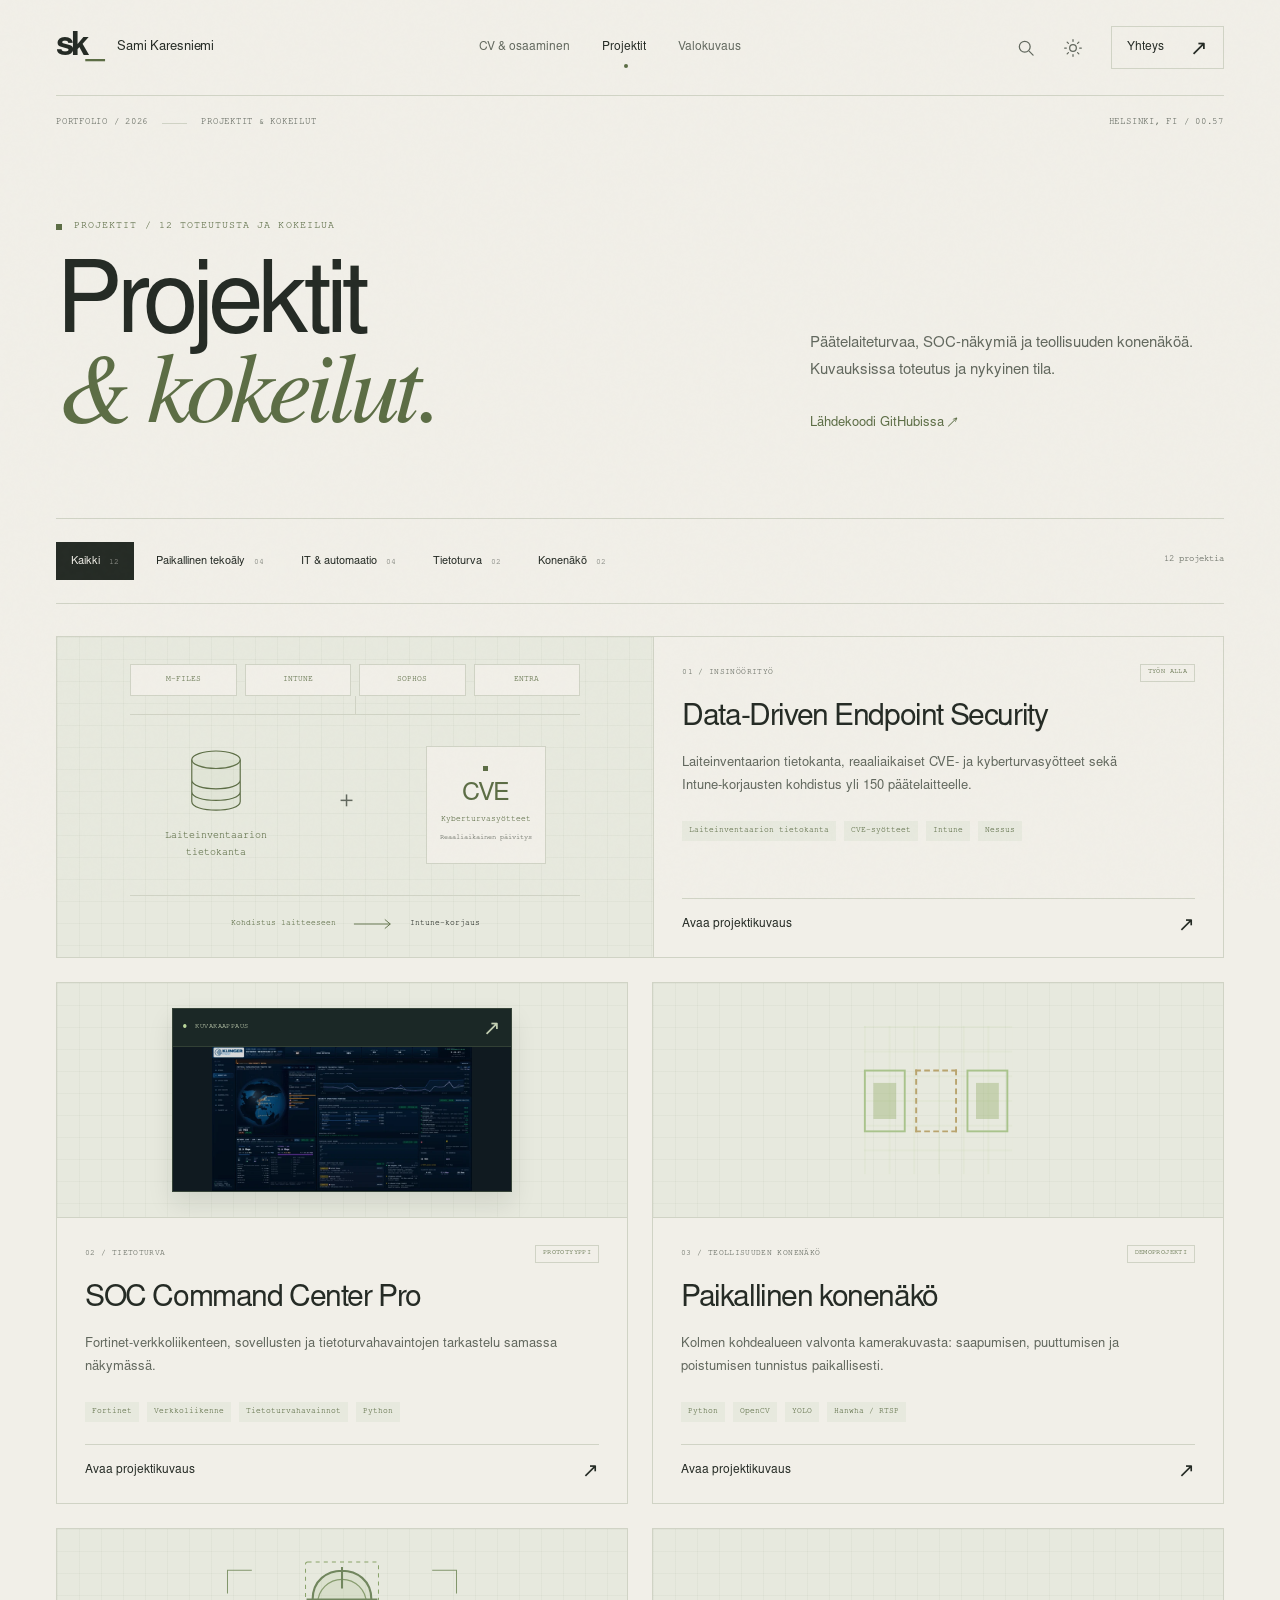
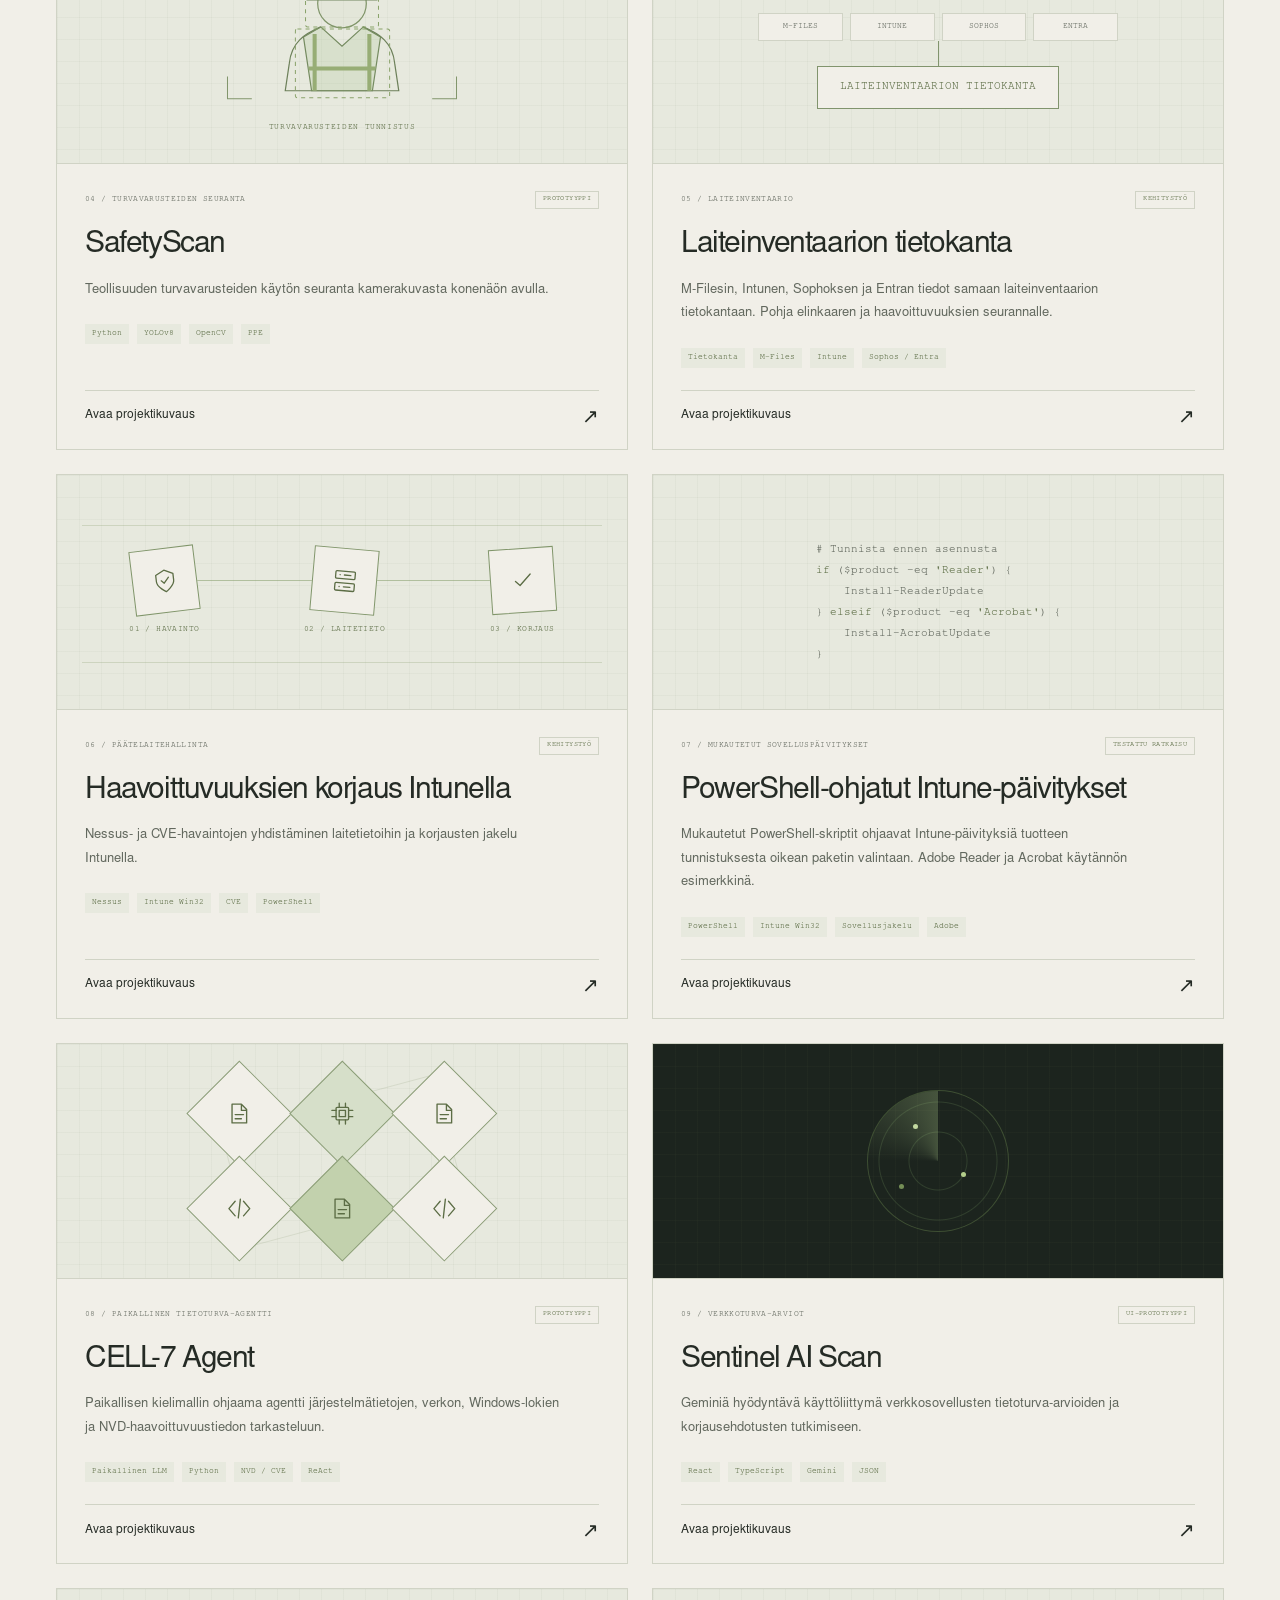
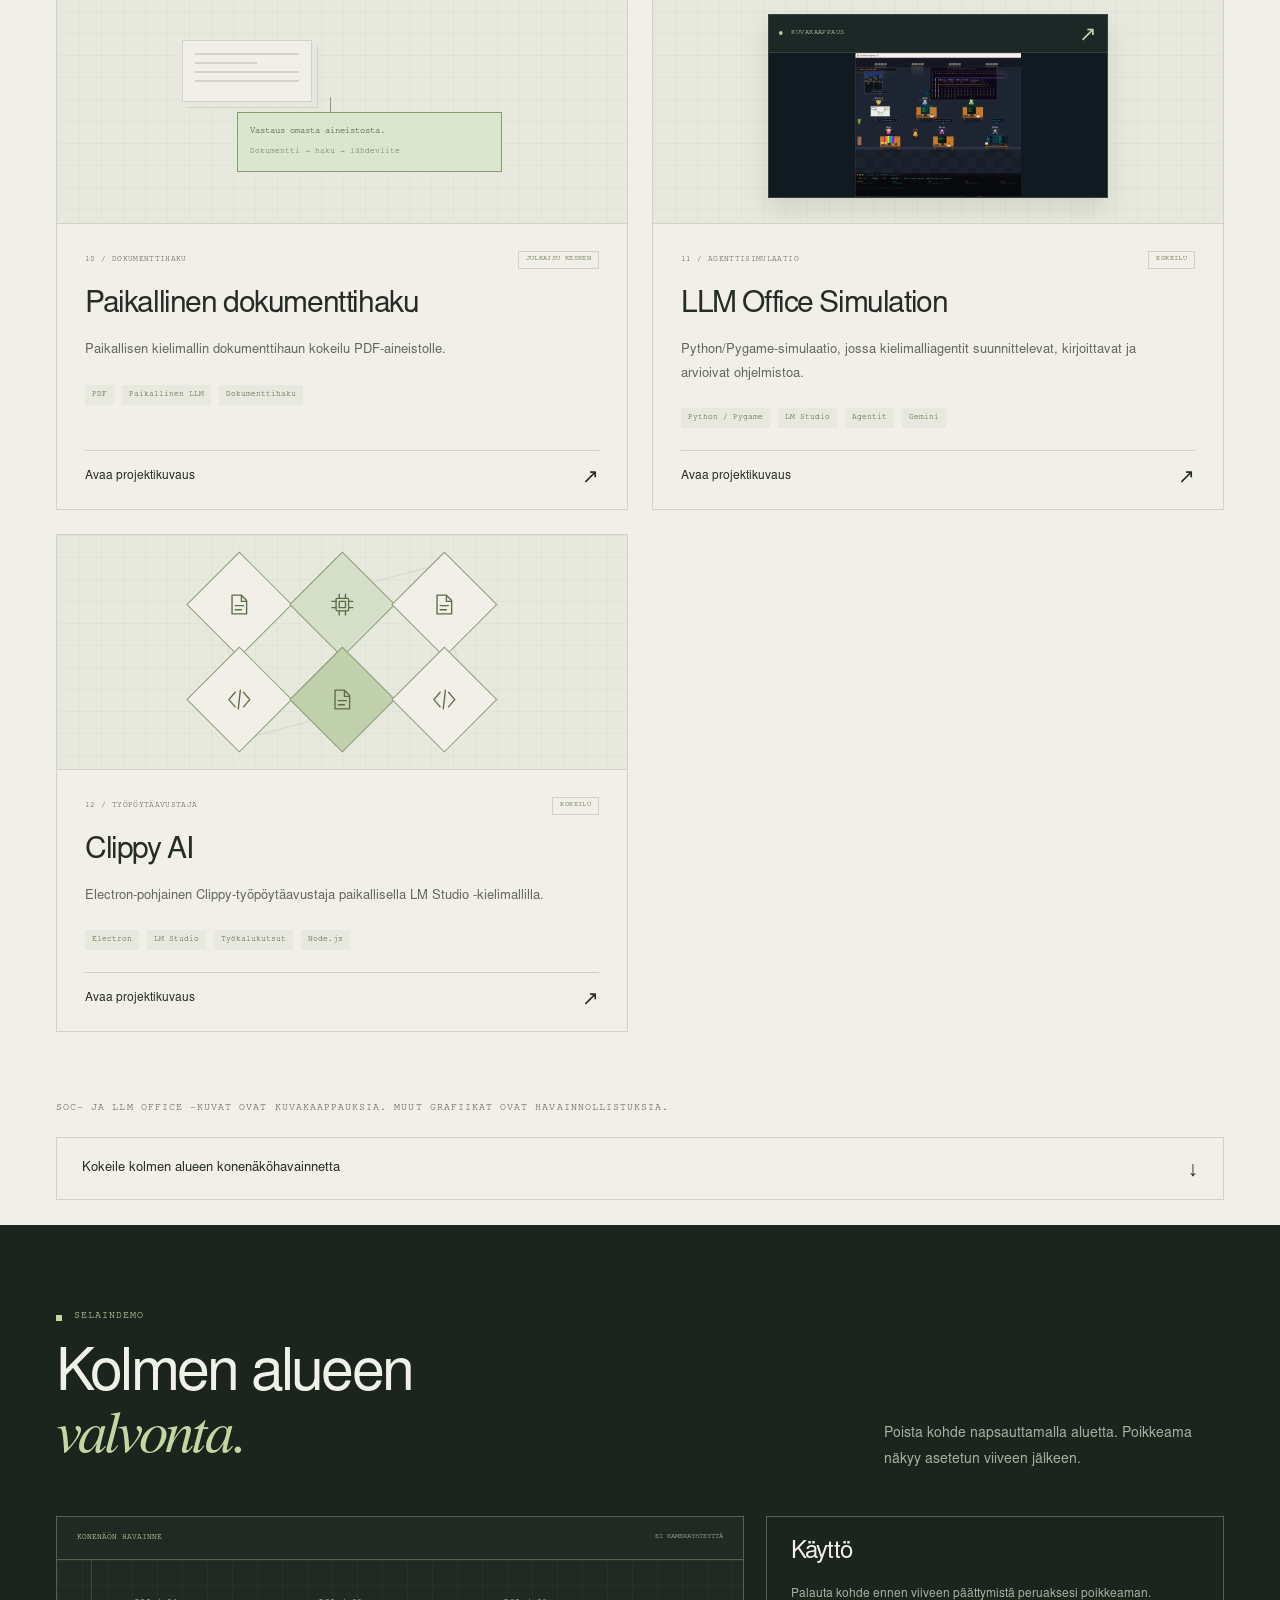
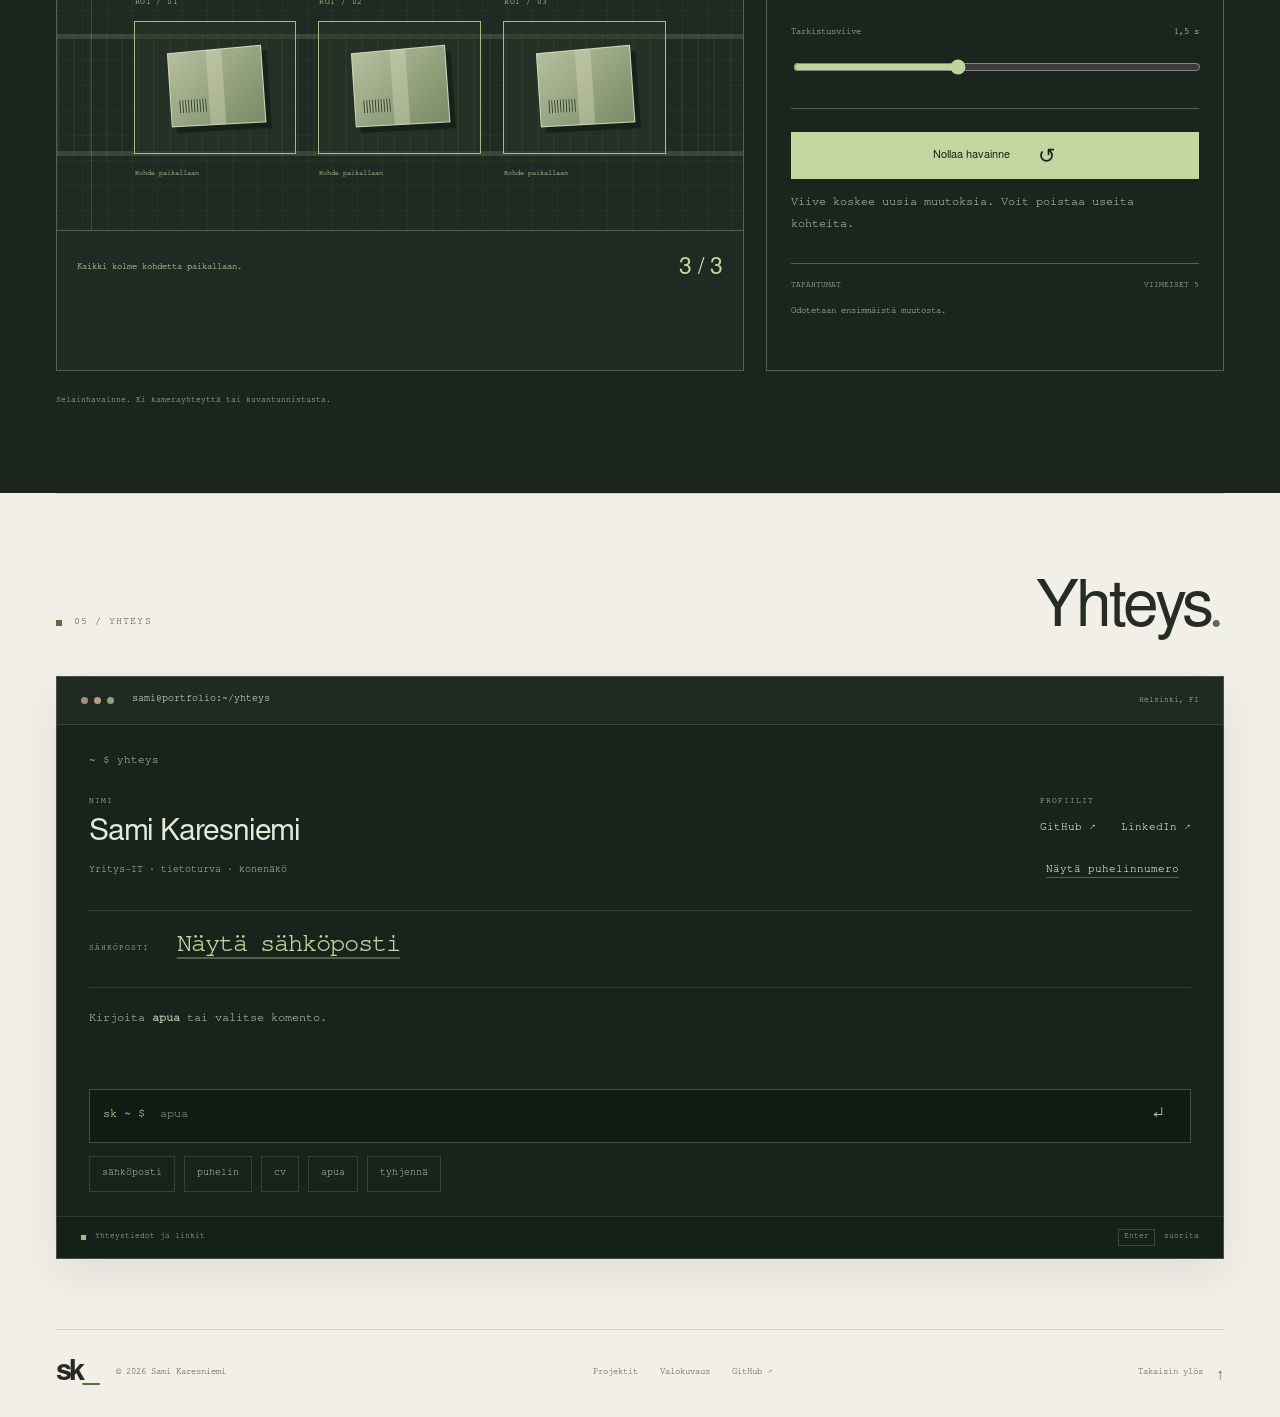
==== commit af342599: "fix hopefuly" ====
--- a/ai.html
+++ b/ai.html
@@ -1,13 +1,5 @@
 <!doctype html>
-<<<<<<< Updated upstream
 <html lang="fi"><head><meta charset="utf-8"><meta name="viewport" content="width=device-width,initial-scale=1"><meta name="theme-color" content="#f1efe8"><meta name="color-scheme" content="light dark"><title>Projektit — Sami Karesniemi</title><meta name="description" content="Laitehallinnan, tietoturvan, tekoälyn ja konenäön projektit. Mukana kolmen alueen selaindemo."><meta property="og:title" content="Projektit — Sami Karesniemi"><meta property="og:description" content="Laitehallinnan, tietoturvan, tekoälyn ja konenäön projektit. Mukana kolmen alueen selaindemo."><meta property="og:type" content="website"><meta property="og:locale" content="fi_FI"><link rel="icon" href="assets/favicon.svg" type="image/svg+xml"><link rel="preload" href="assets/fonts/sans.otf" as="font" type="font/otf" crossorigin><link rel="preload" href="assets/fonts/serif-italic.otf" as="font" type="font/otf" crossorigin><link rel="stylesheet" href="style.css?v=20261102-profile1"><link rel="stylesheet" href="contact-terminal.css?v=20261102-private1"><link rel="stylesheet" href="project-highlights.css?v=20261102-profile1"><script>try{if(localStorage.getItem('sk-theme')==='dark')document.documentElement.dataset.theme='dark'}catch(e){}</script><link rel="stylesheet" href="fractal-navigation.css?v=20261106-1"><script src="page-lifecycle.js?v=20261106-1" defer></script><script src="fractal-geometry.js?v=20261106-1" defer></script><script src="fractal-navigation.js?v=20261106-1" defer></script><script src="common.js?v=20261106-1" defer></script><script src="contact-terminal.js?v=20261106-1" defer></script><script defer src="projects-data.js?v=20261102-projects2"></script><script defer src="projects.js?v=20261106-1"></script><noscript><style>.menu-toggle,.palette-toggle,.theme-toggle,.system-tabs,.filters,#load-more,.project-open,.project-preview,.phone-contact,.email-contact{display:none!important}@media(max-width:700px){.site-header{flex-wrap:wrap;padding-block:18px}.navigation{display:flex;position:static;flex-basis:100%;padding:15px 0 0;box-shadow:none;border:0;gap:5px;flex-direction:row;justify-content:space-between}.navigation>a{font-size:11px;padding:10px 0;border:0}.navigation>a[aria-current=page]::after{display:none}}</style></noscript></head><body class="projects-page" id="alku"><a class="skip-link" href="#main">Siirry sisältöön</a><div class="progress-line" aria-hidden="true"></div>
-=======
-<<<<<<< HEAD
-<html lang="fi"><head><meta charset="utf-8"><meta name="viewport" content="width=device-width,initial-scale=1"><meta name="theme-color" content="#f1efe8"><meta name="color-scheme" content="light dark"><title>Projektit — Sami Karesniemi</title><meta name="description" content="Laitehallinnan, tietoturvan, tekoälyn ja konenäön projektit. Mukana kolmen alueen selaindemo."><meta property="og:title" content="Projektit — Sami Karesniemi"><meta property="og:description" content="Laitehallinnan, tietoturvan, tekoälyn ja konenäön projektit. Mukana kolmen alueen selaindemo."><meta property="og:type" content="website"><meta property="og:locale" content="fi_FI"><link rel="icon" href="assets/favicon.svg" type="image/svg+xml"><link rel="preload" href="assets/fonts/sans.otf" as="font" type="font/otf" crossorigin><link rel="preload" href="assets/fonts/serif-italic.otf" as="font" type="font/otf" crossorigin><link rel="stylesheet" href="style.css?v=20261102-profile1"><link rel="stylesheet" href="contact-terminal.css?v=20261102-private1"><link rel="stylesheet" href="project-highlights.css?v=20261102-profile1"><script>try{if(localStorage.getItem('sk-theme')==='dark')document.documentElement.dataset.theme='dark'}catch(e){}</script><link rel="stylesheet" href="fractal-navigation.css?v=20261106-1"><script src="page-lifecycle.js?v=20261106-1" defer></script><script src="fractal-geometry.js?v=20261106-1" defer></script><script src="fractal-navigation.js?v=20261106-1" defer></script><script src="common.js?v=20261106-1" defer></script><script src="contact-terminal.js?v=20261106-1" defer></script><script defer src="projects-data.js?v=20261102-projects2"></script><script defer src="projects.js?v=20261106-1"></script><noscript><style>.menu-toggle,.palette-toggle,.theme-toggle,.system-tabs,.filters,#load-more,.project-open,.project-preview,.phone-contact,.email-contact{display:none!important}@media(max-width:700px){.site-header{flex-wrap:wrap;padding-block:18px}.navigation{display:flex;position:static;flex-basis:100%;padding:15px 0 0;box-shadow:none;border:0;gap:5px;flex-direction:row;justify-content:space-between}.navigation>a{font-size:11px;padding:10px 0;border:0}.navigation>a[aria-current=page]::after{display:none}}</style></noscript></head><body class="projects-page" id="alku"><a class="skip-link" href="#main">Siirry sisältöön</a><div class="progress-line" aria-hidden="true"></div>
-=======
-<html lang="fi"><head><meta charset="utf-8"><meta name="viewport" content="width=device-width,initial-scale=1"><meta name="theme-color" content="#f1efe8"><meta name="color-scheme" content="light dark"><title>Projektit — Sami Karesniemi</title><meta name="description" content="Laitehallinnan, tietoturvan, tekoälyn ja konenäön projektit. Mukana kolmen alueen selaindemo."><meta property="og:title" content="Projektit — Sami Karesniemi"><meta property="og:description" content="Laitehallinnan, tietoturvan, tekoälyn ja konenäön projektit. Mukana kolmen alueen selaindemo."><meta property="og:type" content="website"><meta property="og:locale" content="fi_FI"><link rel="icon" href="assets/favicon.svg" type="image/svg+xml"><link rel="preload" href="assets/fonts/sans.otf" as="font" type="font/otf" crossorigin><link rel="preload" href="assets/fonts/serif-italic.otf" as="font" type="font/otf" crossorigin><link rel="stylesheet" href="style.css?v=20261102-profile1"><link rel="stylesheet" href="contact-terminal.css?v=20261102-private1"><link rel="stylesheet" href="project-highlights.css?v=20261102-profile1"><script>try{if(localStorage.getItem('sk-theme')==='dark')document.documentElement.dataset.theme='dark'}catch(e){}</script><script src="common.js?v=20261102-profile1" defer></script><script src="contact-terminal.js?v=20261102-profile1" defer></script><script defer src="projects-data.js?v=20261102-projects2"></script><script defer src="projects.js?v=20261102-projects2"></script><noscript><style>.menu-toggle,.palette-toggle,.theme-toggle,.system-tabs,.filters,#load-more,.project-open,.project-preview,.phone-contact,.email-contact{display:none!important}@media(max-width:700px){.site-header{flex-wrap:wrap;padding-block:18px}.navigation{display:flex;position:static;flex-basis:100%;padding:15px 0 0;box-shadow:none;border:0;gap:5px;flex-direction:row;justify-content:space-between}.navigation>a{font-size:11px;padding:10px 0;border:0}.navigation>a[aria-current=page]::after{display:none}}</style></noscript></head><body class="projects-page" id="alku"><a class="skip-link" href="#main">Siirry sisältöön</a><div class="progress-line" aria-hidden="true"></div>
->>>>>>> 5769209a68eb77c3d51b96ada92da984e22aa513
->>>>>>> Stashed changes
  <header class="site-header wrap"><a class="brand" href="index.html" aria-label="Sami Karesniemi, etusivu"><span class="brand-symbol">sk<span>_</span></span><span class="brand-name">Sami Karesniemi</span></a>
  <nav id="navigation" class="navigation" aria-label="Päänavigaatio"><a href="index.html">CV & osaaminen</a><a href="ai.html" aria-current="page">Projektit</a><a href="photography.html">Valokuvaus</a></nav>
  <div class="nav-actions"><button class="icon-button palette-toggle" aria-label="Etsi tai siirry sivulle. Pikanäppäin Ctrl K" title="Siirry · Ctrl K"><svg class="icon" viewBox="0 0 24 24" aria-hidden="true"><circle cx="10.5" cy="10.5" r="6.5"/><path d="m16 16 4.5 4.5"/></svg></button><button class="icon-button theme-toggle" aria-label="Ota tumma teema käyttöön" title="Vaihda teemaa"><svg class="icon" viewBox="0 0 24 24" aria-hidden="true"><circle cx="12" cy="12" r="4"/><path d="M12 2v2m0 16v2M2 12h2m16 0h2M5 5l1.5 1.5m11 11L19 19M5 19l1.5-1.5m11-11L19 5"/></svg></button><a class="nav-contact" href="index.html#yhteys">Yhteys <span class="arrow" aria-hidden="true">↗</span></a><button class="menu-toggle" aria-expanded="false" aria-controls="navigation">Valikko <span aria-hidden="true">＋</span></button></div></header><div class="page-meta wrap"><div class="page-meta-left"><span>Portfolio / 2026</span><span class="tiny-line" aria-hidden="true"></span><span>PROJEKTIT & KOKEILUT</span></div><span>Helsinki, FI <span class="clock" aria-label="Helsingin paikallinen aika"></span></span></div><main id="main" tabindex="-1"><section class="page-hero wrap"><div><p class="eyebrow">Projektit / 12 toteutusta ja kokeilua</p><h1>Projektit<br><em>& kokeilut.</em></h1></div><div class="page-hero-intro"><p>Päätelaiteturvaa, SOC-näkymiä ja teollisuuden konenäköä. Kuvauksissa toteutus ja nykyinen tila.</p><a class="text-link" href="https://github.com/SamiKares" target="_blank" rel="noopener noreferrer">Lähdekoodi GitHubissa ↗</a></div></section><section class="wrap" aria-label="Projektit"><noscript><p class="noscript">Projektien yhteenvedot ja GitHub-linkki toimivat ilman JavaScriptiä. Tarkemmat projektikuvaukset, suodatus ja selaindemo tarvitsevat JavaScriptin.</p></noscript><div class="project-tools"><div class="filters" role="group" aria-label="Suodata projekteja"><button class="filter" data-filter="all" aria-pressed="true">Kaikki<small>12</small></button><button class="filter" data-filter="ai" aria-pressed="false">Paikallinen tekoäly<small>04</small></button><button class="filter" data-filter="it" aria-pressed="false">IT & automaatio<small>04</small></button><button class="filter" data-filter="security" aria-pressed="false">Tietoturva<small>02</small></button><button class="filter" data-filter="vision" aria-pressed="false">Konenäkö<small>02</small></button></div><p class="filter-status" id="filter-status" role="status">12 projektia</p></div><div class="project-grid"><article class="project-card featured" id="thesis" data-category="it"><div class="project-art endpoint-project-art" aria-hidden="true"><div class="endpoint-art"><div class="endpoint-source-row"><span>M-FILES</span><span>INTUNE</span><span>SOPHOS</span><span>ENTRA</span></div><div class="endpoint-art-core"><div class="endpoint-database"><svg viewBox="0 0 64 72"><ellipse cx="32" cy="12" rx="25" ry="9"/><path d="M7 12v43c0 12 50 12 50 0V12M7 33c0 12 50 12 50 0M7 45c0 12 50 12 50 0"/></svg><strong>Laiteinventaarion<br>tietokanta</strong></div><span class="endpoint-combine">＋</span><div class="endpoint-feeds"><span class="endpoint-feed-indicator"></span><strong>CVE</strong><span>Kyberturvasyötteet</span><small>Reaaliaikainen päivitys</small></div></div><div class="endpoint-art-route"><span>Kohdistus laitteeseen</span><svg viewBox="0 0 44 12"><path d="M1 6h40M35 1l6 5-6 5"/></svg><strong>Intune-korjaus</strong></div></div></div><div class="project-body"><div class="project-meta"><span>01 / Insinöörityö</span><span class="project-state">Työn alla</span></div><h2>Data-Driven Endpoint Security</h2><p>Laiteinventaarion tietokanta, reaaliaikaiset CVE- ja kyberturvasyötteet sekä Intune-korjausten kohdistus yli 150 päätelaitteelle.</p><div class="tags"><span>Laiteinventaarion tietokanta</span><span>CVE-syötteet</span><span>Intune</span><span>Nessus</span></div><button class="project-open" data-project="thesis" aria-haspopup="dialog" aria-label="Avaa projektikuvaus: Data-Driven Endpoint Security">Avaa projektikuvaus <span class="arrow" aria-hidden="true">↗</span></button></div></article><article class="project-card" id="soc" data-category="security"><div class="project-art screenshot-art"><button class="project-preview" data-project="soc" aria-haspopup="dialog" aria-label="Avaa kuvakaappaus ja projektikuvaus: SOC Command Center Pro"><span class="preview-topline"><span aria-hidden="true">●</span> Kuvakaappaus <span class="arrow" aria-hidden="true">↗</span></span><img src="assets/projects/soc-command-center-preview.webp" alt="SOC Command Centerin verkkoliikenne- ja tietoturvanäkymä" loading="lazy" decoding="async"></button></div><div class="project-body"><div class="project-meta"><span>02 / Tietoturva</span><span class="project-state">Prototyyppi</span></div><h2>SOC Command Center Pro</h2><p>Fortinet-verkkoliikenteen, sovellusten ja tietoturvahavaintojen tarkastelu samassa näkymässä.</p><div class="tags"><span>Fortinet</span><span>Verkkoliikenne</span><span>Tietoturvahavainnot</span><span>Python</span></div><button class="project-open" data-project="soc" aria-haspopup="dialog" aria-label="Avaa projektikuvaus: SOC Command Center Pro">Avaa projektikuvaus <span class="arrow" aria-hidden="true">↗</span></button></div></article><article class="project-card" id="vision" data-category="vision"><div class="project-art" aria-hidden="true"><div class="mini-vision" style="margin:auto;transform:scale(1.9)" aria-hidden="true"><i></i><i></i><i></i></div></div><div class="project-body"><div class="project-meta"><span>03 / Teollisuuden konenäkö</span><span class="project-state">Demoprojekti</span></div><h2>Paikallinen konenäkö</h2><p>Kolmen kohdealueen valvonta kamerakuvasta: saapumisen, puuttumisen ja poistumisen tunnistus paikallisesti.</p><div class="tags"><span>Python</span><span>OpenCV</span><span>YOLO</span><span>Hanwha / RTSP</span></div><button class="project-open" data-project="vision" aria-haspopup="dialog" aria-label="Avaa projektikuvaus: Paikallinen konenäkö">Avaa projektikuvaus <span class="arrow" aria-hidden="true">↗</span></button></div></article><article class="project-card" id="safety" data-category="vision"><div class="project-art" aria-hidden="true"><div class="ppe-art"><svg viewBox="0 0 250 150" fill="none"><path class="ppe-frame" d="M12 35V12h24m178 0h24v23M12 117v22h24m178 0h24v-22"/><path class="ppe-person" d="M104 68c-16 7-29 15-31 36l-4 27h112l-4-27c-2-21-15-29-31-36"/><path class="ppe-vest" d="m104 68 21 19 21-19 17 10-8 53H95l-8-53Z"/><path class="ppe-band" d="M98 75v56m54-56v56M92 109h66"/><circle class="ppe-head" cx="125" cy="45" r="24"/><path class="ppe-helmet" d="M96 41c0-38 58-38 58 0m-64 0h70m-35-32v21"/><rect class="ppe-detect" x="89" y="4" width="72" height="64" rx="2"/><rect class="ppe-detect" x="79" y="70" width="93" height="68" rx="2"/></svg><span>TURVAVARUSTEIDEN TUNNISTUS</span></div></div><div class="project-body"><div class="project-meta"><span>04 / Turvavarusteiden seuranta</span><span class="project-state">Prototyyppi</span></div><h2>SafetyScan</h2><p>Teollisuuden turvavarusteiden käytön seuranta kamerakuvasta konenäön avulla.</p><div class="tags"><span>Python</span><span>YOLOv8</span><span>OpenCV</span><span>PPE</span></div><button class="project-open" data-project="safety" aria-haspopup="dialog" aria-label="Avaa projektikuvaus: SafetyScan">Avaa projektikuvaus <span class="arrow" aria-hidden="true">↗</span></button></div></article><article class="project-card" id="asset" data-category="it"><div class="project-art" aria-hidden="true"><div class="asset-art"><span>M-FILES</span><span>INTUNE</span><span>SOPHOS</span><span>ENTRA</span></div><div class="asset-result">LAITEINVENTAARION TIETOKANTA</div></div><div class="project-body"><div class="project-meta"><span>05 / Laiteinventaario</span><span class="project-state">Kehitystyö</span></div><h2>Laiteinventaarion tietokanta</h2><p>M-Filesin, Intunen, Sophoksen ja Entran tiedot samaan laiteinventaarion tietokantaan. Pohja elinkaaren ja haavoittuvuuksien seurannalle.</p><div class="tags"><span>Tietokanta</span><span>M-Files</span><span>Intune</span><span>Sophos / Entra</span></div><button class="project-open" data-project="asset" aria-haspopup="dialog" aria-label="Avaa projektikuvaus: Laiteinventaarion tietokanta">Avaa projektikuvaus <span class="arrow" aria-hidden="true">↗</span></button></div></article><article class="project-card" id="remediation" data-category="it"><div class="project-art" aria-hidden="true"><div class="pipeline" aria-label="Haavoittuvuushavainto, yhdistetty laitetieto, hallittu korjaus"><div class="pipeline-node"><span class="node-shape"><svg class="icon" viewBox="0 0 24 24" aria-hidden="true"><path d="m12 2 8 4v6c0 5-8 10-8 10S4 17 4 12V6l8-4Z"/><path d="m8.5 11.5 2.5 2.5 4.5-5"/></svg></span><span>01 / HAVAINTO</span></div><div class="pipeline-node"><span class="node-shape"><svg class="icon" viewBox="0 0 24 24" aria-hidden="true"><rect x="3" y="3" width="18" height="7" rx="1"/><rect x="3" y="14" width="18" height="7" rx="1"/><path d="M7 6.5h.1M7 17.5h.1M11 6.5h6M11 17.5h6"/></svg></span><span>02 / LAITETIETO</span></div><div class="pipeline-node"><span class="node-shape"><svg class="icon" viewBox="0 0 24 24" aria-hidden="true"><path d="m5 12 4 4L19 6"/></svg></span><span>03 / KORJAUS</span></div></div></div><div class="project-body"><div class="project-meta"><span>06 / Päätelaitehallinta</span><span class="project-state">Kehitystyö</span></div><h2>Haavoittuvuuksien korjaus Intunella</h2><p>Nessus- ja CVE-havaintojen yhdistäminen laitetietoihin ja korjausten jakelu Intunella.</p><div class="tags"><span>Nessus</span><span>Intune Win32</span><span>CVE</span><span>PowerShell</span></div><button class="project-open" data-project="remediation" aria-haspopup="dialog" aria-label="Avaa projektikuvaus: Haavoittuvuuksien korjaus Intunella">Avaa projektikuvaus <span class="arrow" aria-hidden="true">↗</span></button></div></article><article class="project-card" id="adobe" data-category="it"><div class="project-art" aria-hidden="true"><pre class="art-code"># Tunnista ennen asennusta
--- a/contact-terminal.css
+++ b/contact-terminal.css
@@ -53,12 +53,3 @@
 @media(max-width:480px){.terminal-bar{padding:13px 16px;gap:12px;font-size:8px}.terminal-location{display:none}.terminal-body{padding:22px 17px 18px}.terminal-name{font-size:27px}.terminal-role{font-size:9px}.terminal-section-heading{align-items:flex-start;flex-direction:column;gap:13px}.terminal-section-heading h2{font-size:48px}.terminal-prompt{font-size:10px}.terminal-command{gap:9px;padding:0 10px}.terminal-command input{font-size:16px}.terminal-shortcuts{gap:7px}.terminal-shortcuts button{font-size:9px;padding:8px 10px}.terminal-footer{padding:12px 16px;font-size:7px}.contact-terminal .copy-email svg{width:17px;height:17px}}
 @media(prefers-reduced-motion:reduce){.terminal-command,.terminal-shortcuts button{transition:none}}
 @media print{.contact-terminal{display:none!important}}
-<<<<<<< Updated upstream
-=======
-<<<<<<< HEAD
-=======
-.terminal-linkedin-cta{display:inline-flex;align-items:center;gap:8px;padding:9px 15px;border:1px solid #9bb87888;background:#8aa76d1f;color:var(--terminal-accent)!important;font:11px/1.4 var(--mono);transition:background .2s,border-color .2s,transform .2s}
-.terminal-linkedin-cta:hover{background:#8aa76d38;border-color:var(--terminal-accent)}
-.terminal-privacy-note{font:10px/1.6 var(--mono);color:var(--terminal-soft);max-width:34ch;margin-top:4px}
->>>>>>> 5769209a68eb77c3d51b96ada92da984e22aa513
->>>>>>> Stashed changes
